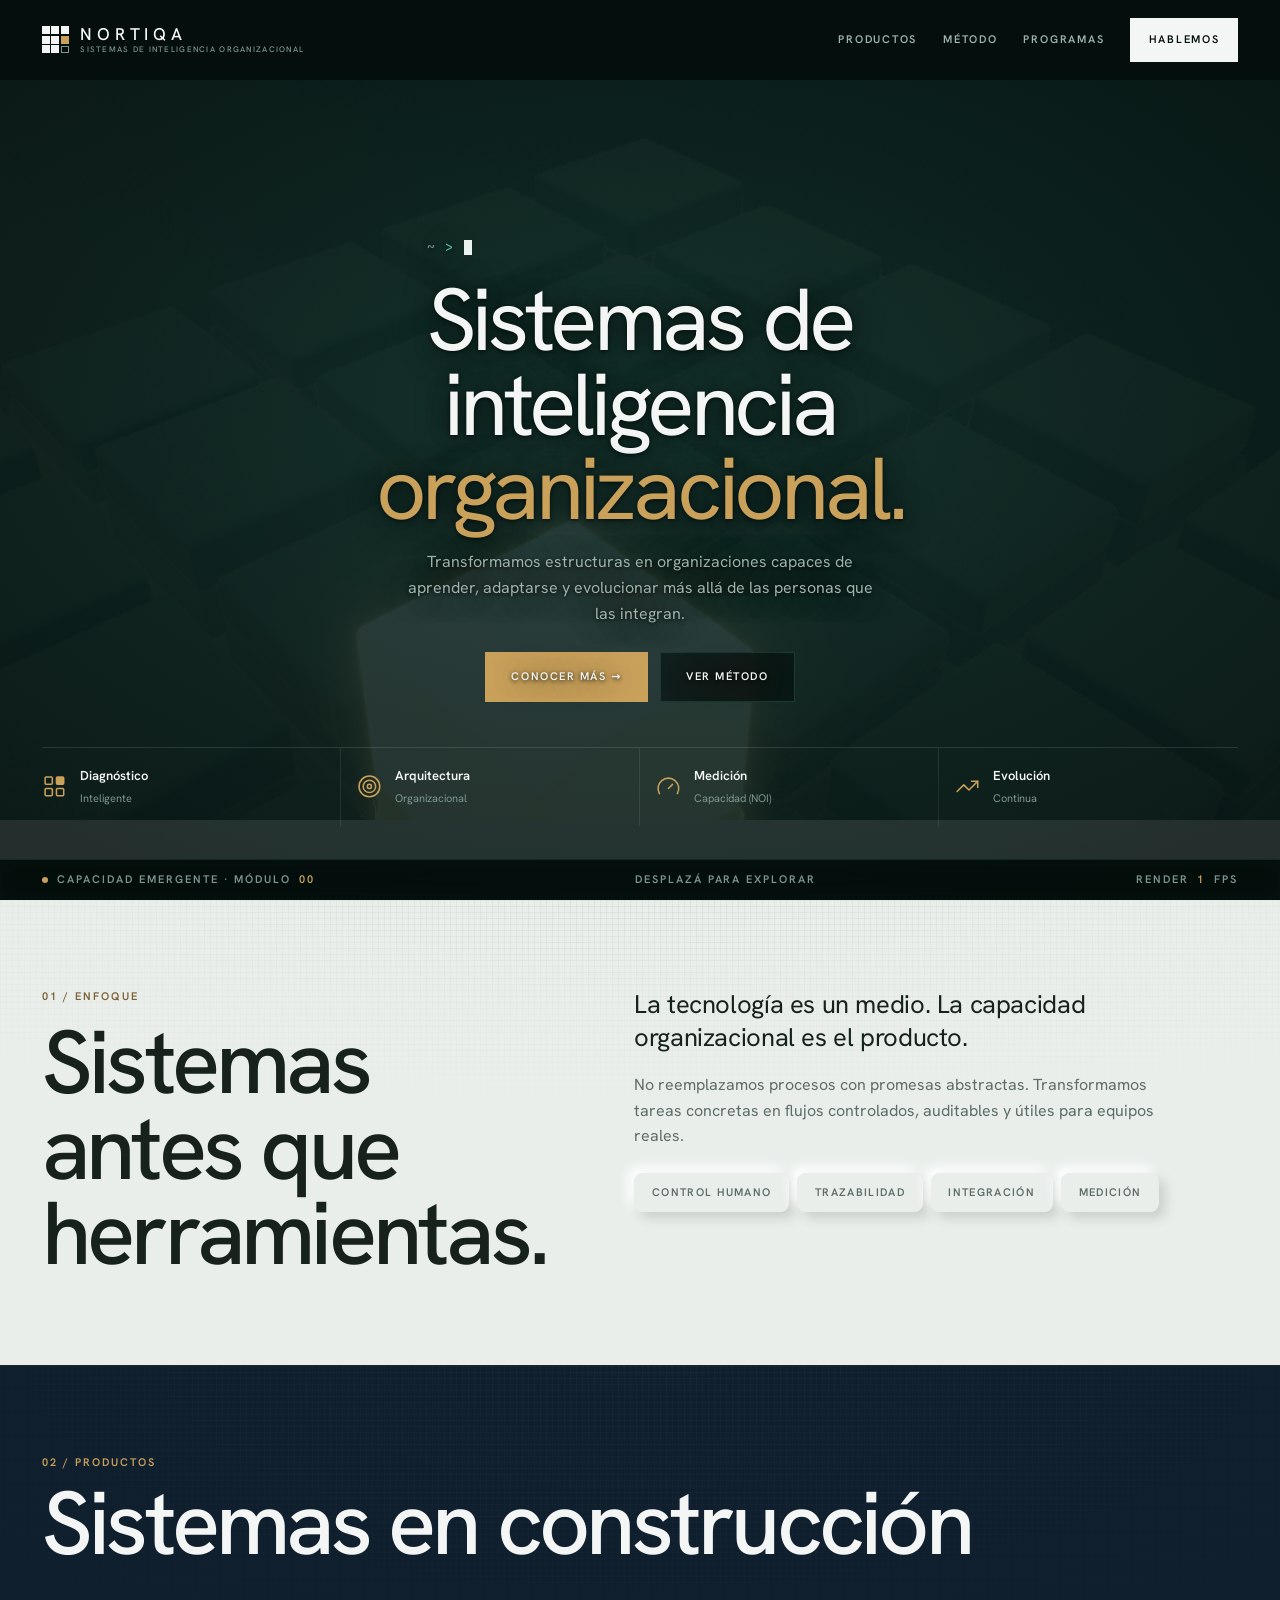
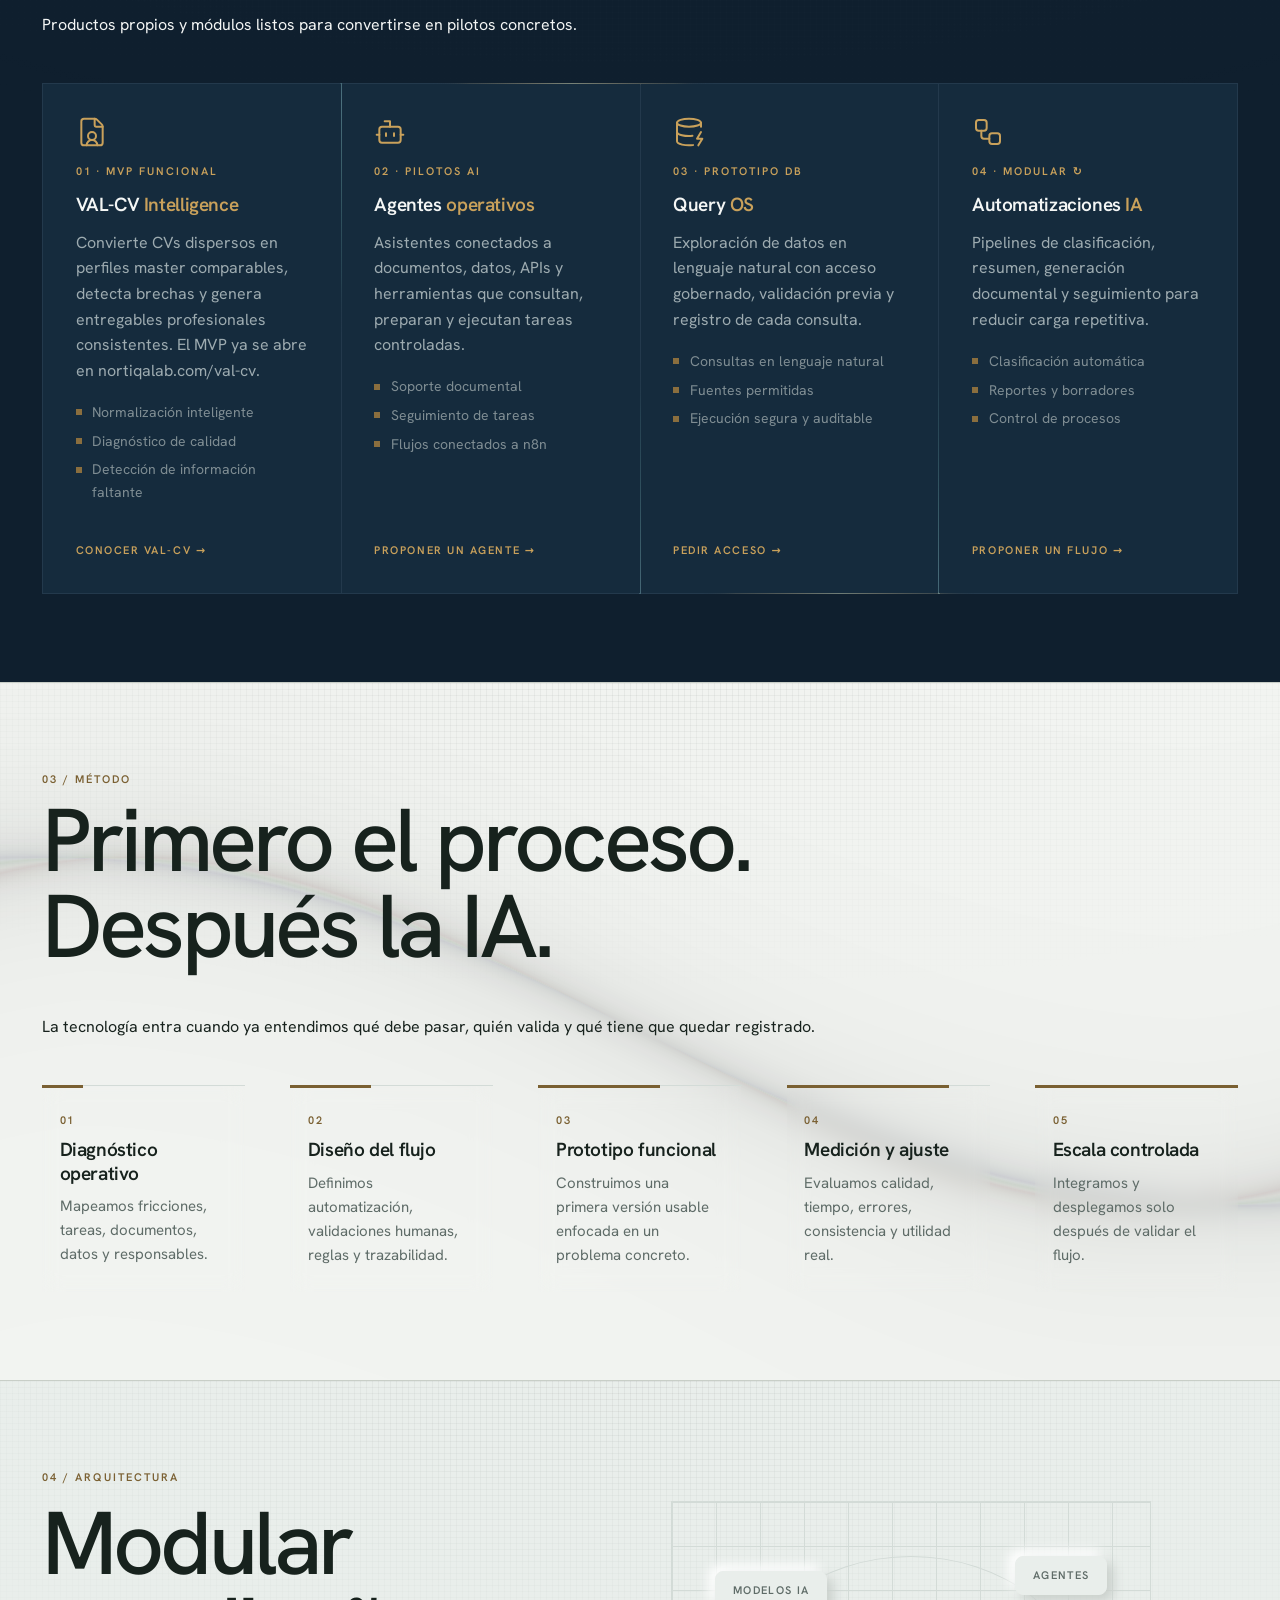
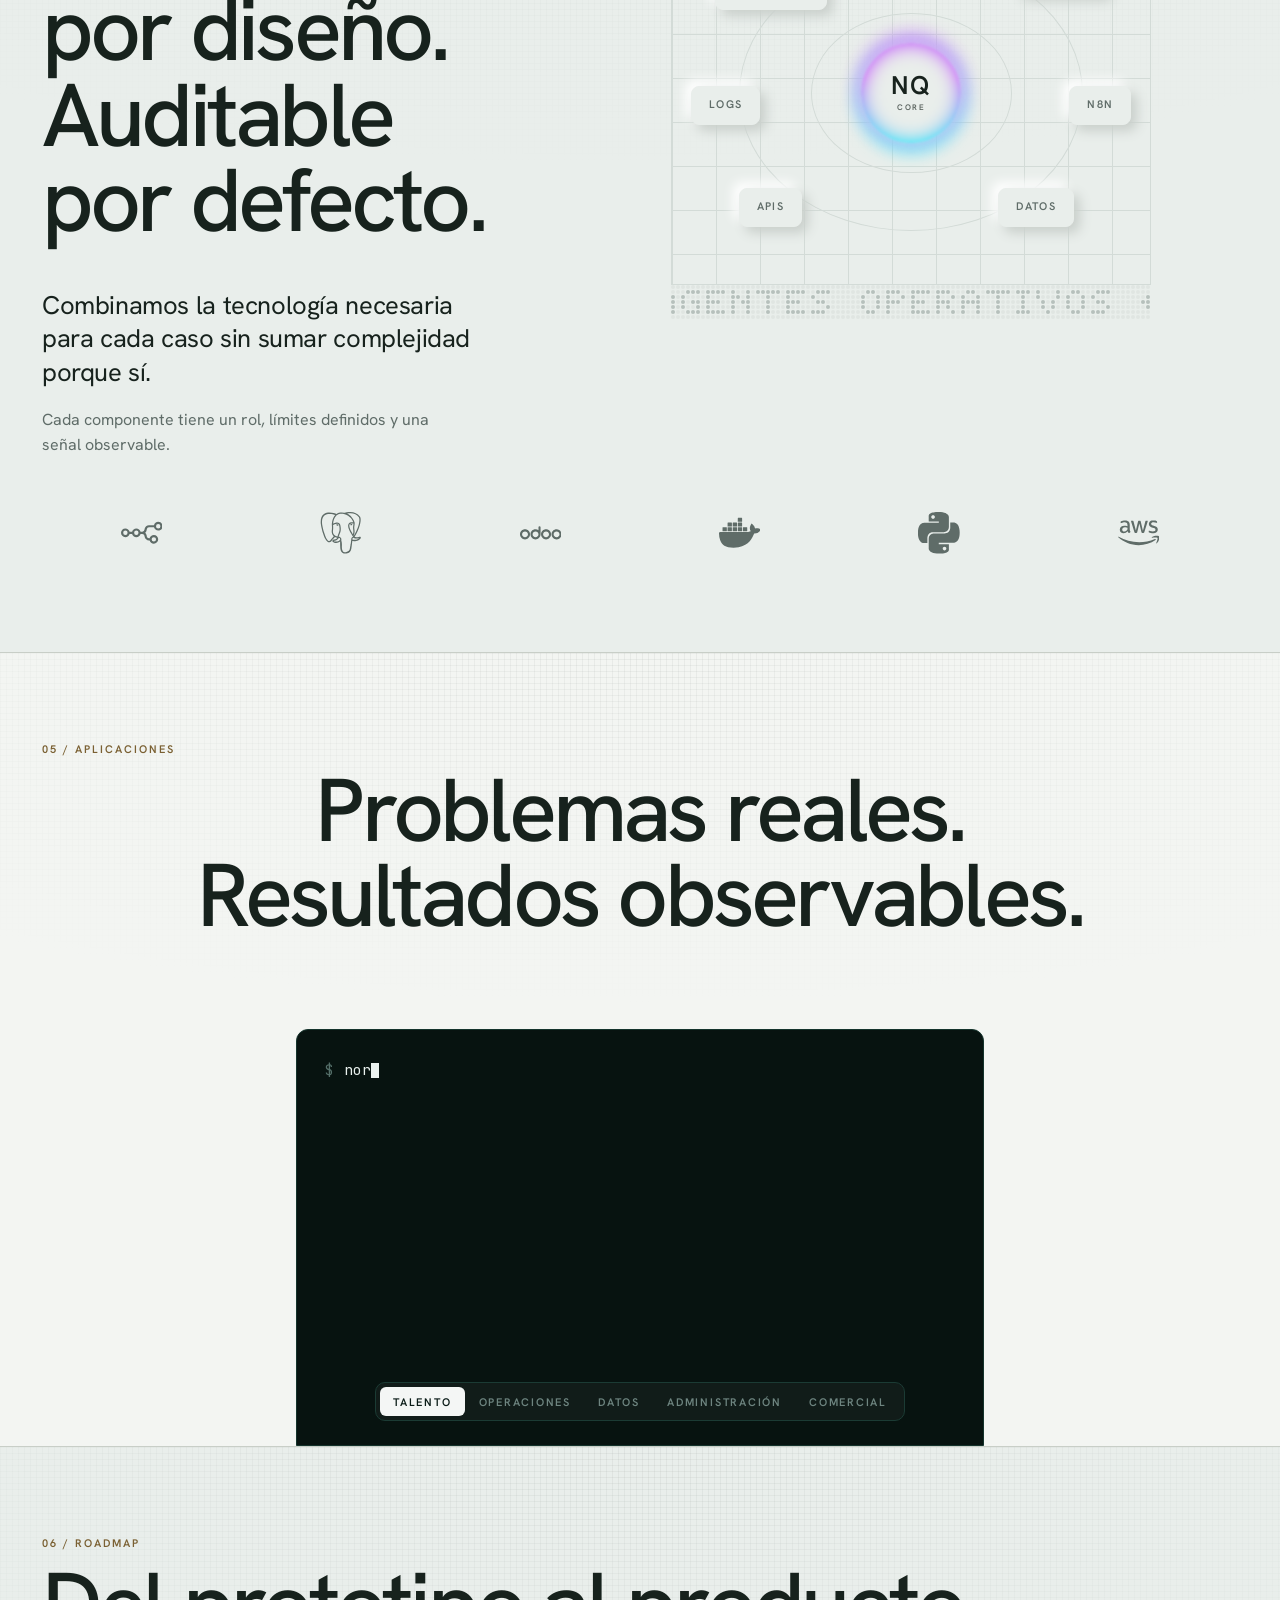
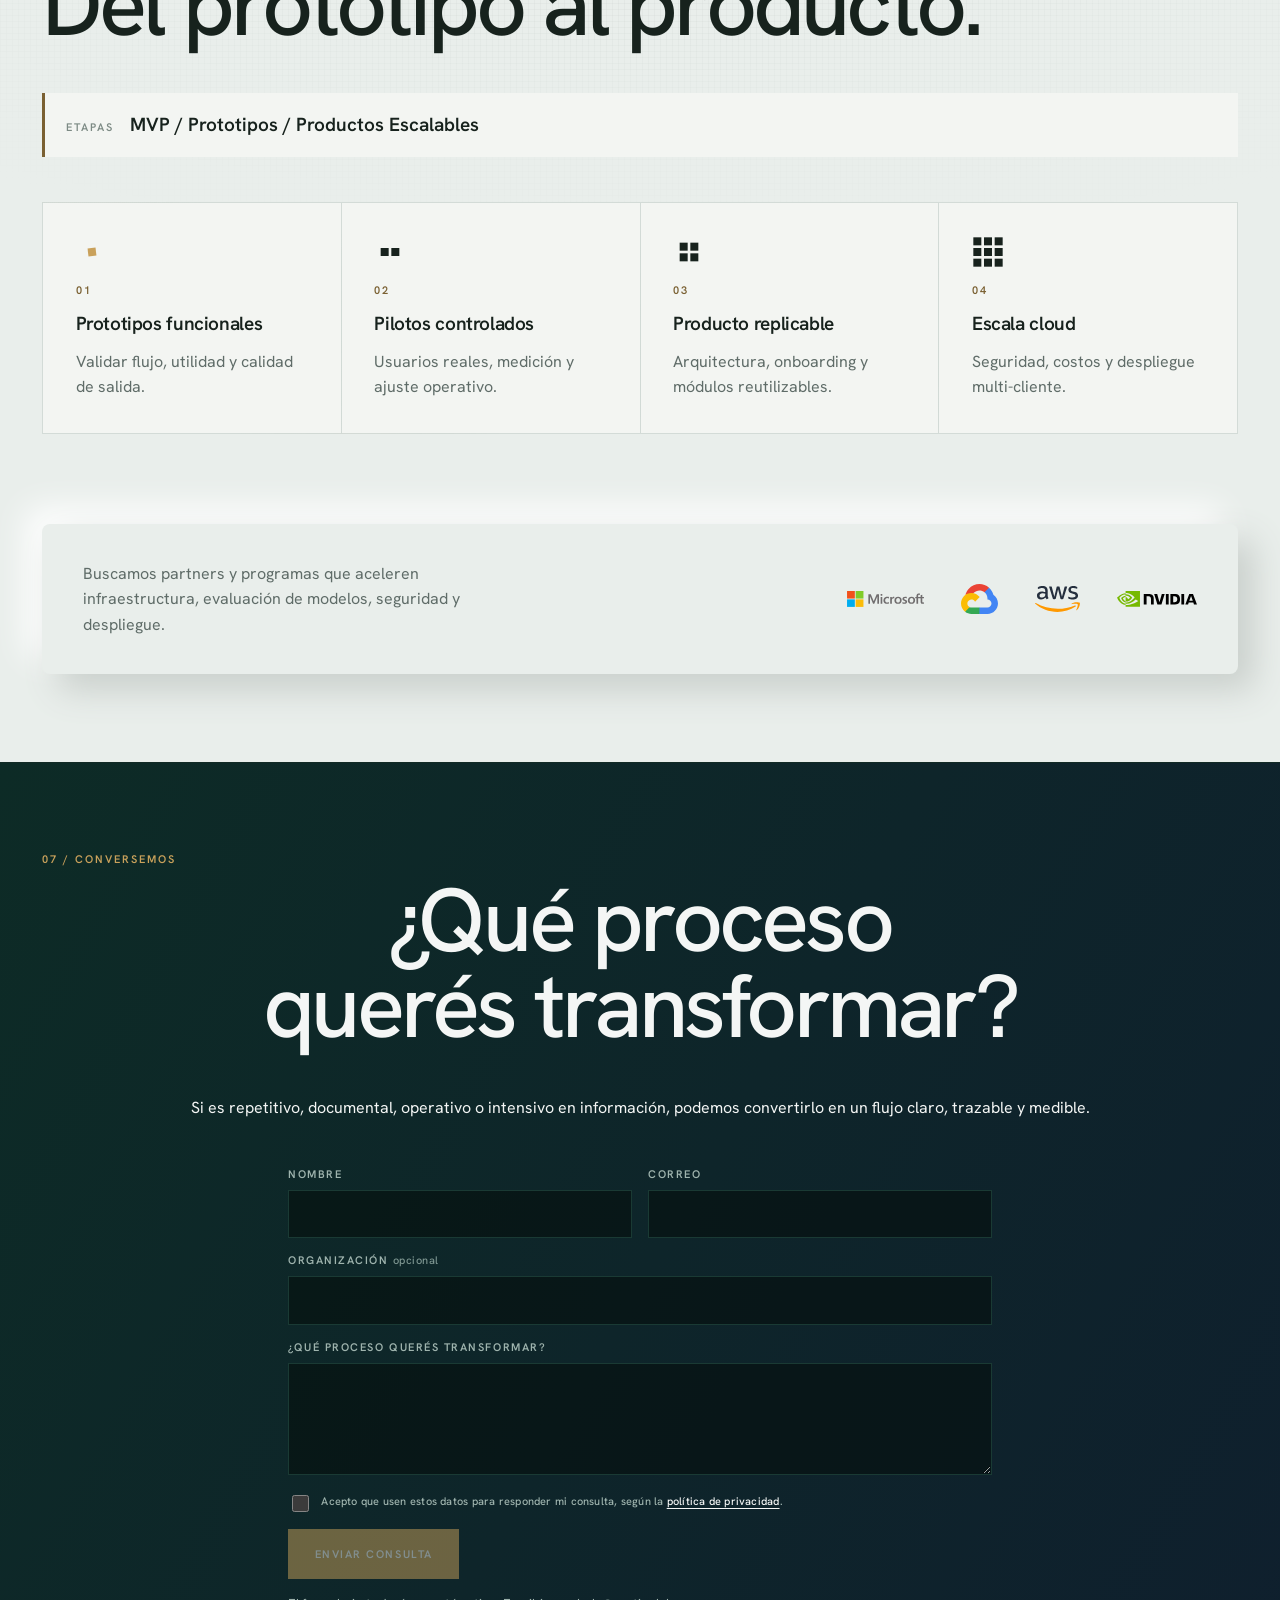
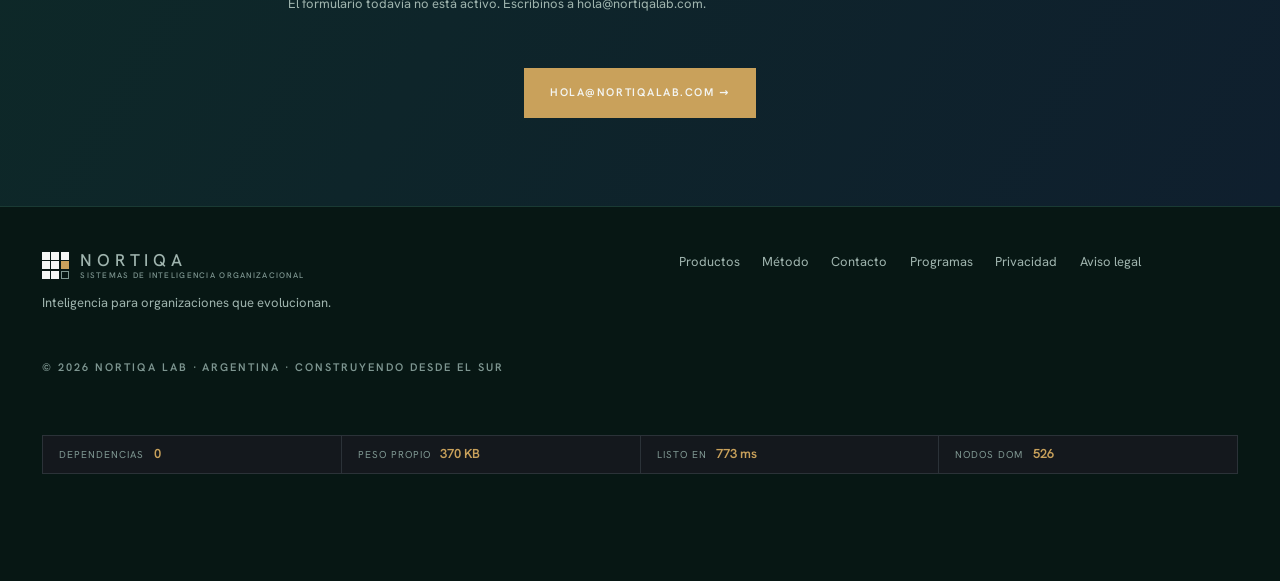
==== index.html @ 9b688484 "Un solo camino en Conversemos, y el robots abre portada y contacto "Proponer un piloto" se va: manda" ====
<!doctype html>
<html lang="es-AR">
  <head>
    <meta charset="utf-8">
    <meta name="viewport" content="width=device-width, initial-scale=1">
    <meta name="robots" content="noindex, nofollow">
    <meta name="description" content="Nortiqa — sistemas de inteligencia organizacional. Transformamos estructuras en organizaciones capaces de aprender, adaptarse y evolucionar.">
    <meta name="theme-color" content="#040E0C">
    <title>Nortiqa Lab – Inteligencia artificial aplicada para operaciones reales.</title>
    <link rel="icon" href="favicon.ico" sizes="32x32">
    <link rel="icon" href="assets/img/favicon.svg" type="image/svg+xml">
    <link rel="apple-touch-icon" href="assets/img/apple-touch-icon.png">
    <link rel="stylesheet" href="assets/css/styles.css">
    <script src="assets/js/scene.js" defer></script>
    <script src="assets/js/haz.js" defer></script>
    <script src="assets/js/onda.js" defer></script>
    <script src="assets/js/marcas.js" defer></script>
    <script src="assets/js/terminal.js" defer></script>
    <script src="assets/js/tablero.js" defer></script>
    <script src="assets/js/volanta.js" defer></script>
    <script src="assets/js/formulario.js" defer></script>
    <script src="assets/js/app.js" defer></script>
  </head>
  <body class="home">
    <a href="#contenido"><span>Saltar al contenido</span></a>

    <!-- El porcentaje mide la compilación real del shader y el primer cuadro.
         No es una barra decorativa. -->
    <div id="precarga" role="status" aria-live="polite">
      <div class="precarga-grilla" aria-hidden="true">
        <i></i><i></i><i></i><i></i><i></i><i></i><i></i><i></i><i></i>
      </div>
      <div class="precarga-pie hud">
        <span>Construyendo escena</span>
        <span><b id="pct">0</b>%</span>
      </div>
    </div>

    <canvas id="escena" aria-hidden="true"></canvas>

    <header>
      <a href="index.html" aria-label="Nortiqa, inicio">
        NORTIQA<small>Sistemas de Inteligencia Organizacional</small>
      </a>
      <button type="button" class="hamburguesa" aria-expanded="false" aria-controls="nav-principal">
        <span class="hamburguesa-lineas" aria-hidden="true"></span>
        <span class="solo-lectores">Menú</span>
      </button>
      <nav aria-label="Principal" id="nav-principal">
        <div id="nav-links">
          <a href="#productos">Productos</a>
          <a href="#metodo">Método</a>
          <a href="#roadmap">Programas</a>
        </div>
        <a href="#contacto">Hablemos</a>
      </nav>
    </header>

    <!-- El rail no es decoración: el contenido ya venía numerado 01–07 y
         es la secuencia real del argumento. -->
    <nav id="capitulos" aria-label="Capítulos">
      <a href="#hero" aria-current="true"><span>Inicio</span></a>
      <a href="#enfoque"><span>Enfoque</span></a>
      <a href="#productos"><span>Productos</span></a>
      <a href="#metodo"><span>Método</span></a>
      <a href="#arquitectura"><span>Arquitectura</span></a>
      <a href="#aplicaciones"><span>Aplicaciones</span></a>
      <a href="#roadmap"><span>Roadmap</span></a>
      <a href="#contacto"><span>Conversemos</span></a>
    </nav>

    <main id="contenido">
      <section id="hero" aria-labelledby="inicio-titulo">
        <div class="hero-copy">
          <!-- La volanta se escribe sola, como una línea de terminal. Va
               `aria-hidden` porque su texto cambia cada tres segundos y un lector
               de pantalla lo anunciaría entero cada vez. La frase completa y quieta
               queda en el párrafo de abajo, que además es de donde `volanta.js`
               saca las palabras: en el HTML, no en el JS. -->
          <p class="volanta" aria-hidden="true"><span class="volanta-signo"><span class="volanta-tilde">~</span> <span class="volanta-punta">&gt;</span></span><span class="volanta-txt"></span><span class="volanta-cursor"></span></p>
          <p class="volanta-lectura solo-lectores">Arquitectura · Sistemas vivos · Capacidad emergente</p>
          <h1 id="inicio-titulo">Sistemas de inteligencia <em>organizacional.</em></h1>
          <p>Transformamos estructuras en organizaciones capaces de aprender, adaptarse y evolucionar más allá de las personas que las integran.</p>
          <div class="acciones">
            <a href="#productos"><span>Conocer más →</span></a>
            <a href="#metodo"><span>Ver método</span></a>
          </div>
        </div>
        <div class="capacidades tira" aria-label="Capacidades Nortiqa">
          <!-- Iconos de Lucide (lucide.dev), licencia ISC. Copia de la licencia
               en assets/licenses/lucide.txt. Van incrustados y no como
               <img> para que tomen `currentColor` del capítulo. -->
          <p class="capacidad"><svg class="icono icono--grilla" viewBox="0 0 24 24" fill="none" stroke="currentColor" stroke-width="1.5" stroke-linecap="round" stroke-linejoin="round" aria-hidden="true"><rect width="7" height="7" x="3" y="3" rx="1" /> <rect width="7" height="7" x="14" y="3" rx="1" /> <rect width="7" height="7" x="14" y="14" rx="1" /> <rect width="7" height="7" x="3" y="14" rx="1" /></svg><span><strong>Diagnóstico</strong><small>Inteligente</small></span></p>
          <p class="capacidad"><svg class="icono icono--diana" viewBox="0 0 24 24" fill="none" stroke="currentColor" stroke-width="1.5" stroke-linecap="round" stroke-linejoin="round" aria-hidden="true"><circle cx="12" cy="12" r="10" /> <circle cx="12" cy="12" r="6" /> <circle cx="12" cy="12" r="2" /></svg><span><strong>Arquitectura</strong><small>Organizacional</small></span></p>
          <p class="capacidad"><svg class="icono icono--aguja" viewBox="0 0 24 24" fill="none" stroke="currentColor" stroke-width="1.5" stroke-linecap="round" stroke-linejoin="round" aria-hidden="true"><path d="m12 14 4-4" /> <path d="M3.34 19a10 10 0 1 1 17.32 0" /></svg><span><strong>Medición</strong><small>Capacidad (NOI)</small></span></p>
          <p class="capacidad"><svg class="icono icono--alza" viewBox="0 0 24 24" fill="none" stroke="currentColor" stroke-width="1.5" stroke-linecap="round" stroke-linejoin="round" aria-hidden="true"><path d="M16 7h6v6" /> <path d="m22 7-8.5 8.5-5-5L2 17" /></svg><span><strong>Evolución</strong><small>Continua</small></span></p>
        </div>
      </section>

      <section id="enfoque" class="cap cap--claro-2" aria-labelledby="enfoque-titulo">
        <div class="cap-cols">
          <header class="cap-cabeza">
            <p class="hud">01 / Enfoque</p>
            <h2 id="enfoque-titulo">Sistemas antes que herramientas.</h2>
          </header>
          <div class="cap-texto">
            <p>La tecnología es un medio. La capacidad organizacional es el producto.</p>
            <p>No reemplazamos procesos con promesas abstractas. Transformamos tareas concretas en flujos controlados, auditables y útiles para equipos reales.</p>
            <div class="chips">
              <span class="chip">Control humano</span>
              <span class="chip">Trazabilidad</span>
              <span class="chip">Integración</span>
              <span class="chip">Medición</span>
            </div>
          </div>
        </div>
      </section>

      <section id="productos" class="cap cap--azul" aria-labelledby="productos-titulo">
        <header class="cap-cabeza">
          <p class="hud">02 / Productos</p>
          <h2 id="productos-titulo">Sistemas en construcción</h2>
        </header>
        <p>Productos propios y módulos listos para convertirse en pilotos concretos.</p>
        <div class="riel">
          <div class="tarjetas tarjetas--fila">
            <article class="tarjeta">
              <svg class="icono icono--prod" viewBox="0 0 24 24" fill="none" stroke="currentColor" stroke-width="1.5" stroke-linecap="round" stroke-linejoin="round" aria-hidden="true"><path d="M6 22a2 2 0 0 1-2-2V4a2 2 0 0 1 2-2h8a2.4 2.4 0 0 1 1.704.706l3.588 3.588A2.4 2.4 0 0 1 20 8v12a2 2 0 0 1-2 2z" /> <path d="M14 2v5a1 1 0 0 0 1 1h5" /> <path d="M16 22a4 4 0 0 0-8 0" /> <circle cx="12" cy="15" r="3" /></svg>
              <span class="hud">01 · MVP funcional</span>
              <h3>VAL-CV <em>Intelligence</em></h3>
              <p>Convierte CVs dispersos en perfiles master comparables, detecta brechas y genera entregables profesionales consistentes. El MVP ya se abre en nortiqalab.com/val-cv.</p>
              <ul>
                <li>Normalización inteligente</li>
                <li>Diagnóstico de calidad</li>
                <li>Detección de información faltante</li>
              </ul>
              <a href="val-cv-intelligence.html">Conocer VAL-CV →</a>
            </article>
            <article class="tarjeta">
              <svg class="icono icono--prod" viewBox="0 0 24 24" fill="none" stroke="currentColor" stroke-width="1.5" stroke-linecap="round" stroke-linejoin="round" aria-hidden="true"><path d="M12 8V4H8" /> <rect width="16" height="12" x="4" y="8" rx="2" /> <path d="M2 14h2" /> <path d="M20 14h2" /> <path d="M15 13v2" /> <path d="M9 13v2" /></svg>
              <span class="hud">02 · Pilotos AI</span>
              <h3>Agentes <em>operativos</em></h3>
              <p>Asistentes conectados a documentos, datos, APIs y herramientas que consultan, preparan y ejecutan tareas controladas.</p>
              <ul>
                <li>Soporte documental</li>
                <li>Seguimiento de tareas</li>
                <li>Flujos conectados a n8n</li>
              </ul>
              <a href="contacto.html">Proponer un agente →</a>
            </article>
            <article class="tarjeta">
              <svg class="icono icono--prod" viewBox="0 0 24 24" fill="none" stroke="currentColor" stroke-width="1.5" stroke-linecap="round" stroke-linejoin="round" aria-hidden="true"><ellipse cx="12" cy="5" rx="9" ry="3" /> <path d="M3 5V19A9 3 0 0 0 15 21.84" /> <path d="M21 5V8" /> <path d="M21 12L18 17H22L19 22" /> <path d="M3 12A9 3 0 0 0 14.59 14.87" /></svg>
              <span class="hud">03 · Prototipo DB</span>
              <h3>Query <em>OS</em></h3>
              <p>Exploración de datos en lenguaje natural con acceso gobernado, validación previa y registro de cada consulta.</p>
              <ul>
                <li>Consultas en lenguaje natural</li>
                <li>Fuentes permitidas</li>
                <li>Ejecución segura y auditable</li>
              </ul>
              <a href="query-os.html">Pedir acceso →</a>
            </article>
            <article class="tarjeta">
              <svg class="icono icono--prod" viewBox="0 0 24 24" fill="none" stroke="currentColor" stroke-width="1.5" stroke-linecap="round" stroke-linejoin="round" aria-hidden="true"><rect width="8" height="8" x="3" y="3" rx="2" /> <path d="M7 11v4a2 2 0 0 0 2 2h4" /> <rect width="8" height="8" x="13" y="13" rx="2" /></svg>
              <span class="hud">04 · Modular ↻</span>
              <h3>Automatizaciones <em>IA</em></h3>
              <p>Pipelines de clasificación, resumen, generación documental y seguimiento para reducir carga repetitiva.</p>
              <ul>
                <li>Clasificación automática</li>
                <li>Reportes y borradores</li>
                <li>Control de procesos</li>
              </ul>
              <a href="contacto.html">Proponer un flujo →</a>
            </article>
          </div>
        </div>
      </section>

      <section id="metodo" class="cap cap--claro" aria-labelledby="metodo-titulo">
        <!-- La onda de fondo. Port a mano del pen de yukiloz7 -un solo
             fragment shader, `onda.js`-. Es un ADORNO: no dice nada, y por eso
             va `aria-hidden` y fuera del alcance del puntero. -->
        <canvas id="onda" aria-hidden="true"></canvas>
        <header class="cap-cabeza">
          <p class="hud">03 / Método</p>
          <h2 id="metodo-titulo">Primero el proceso. Después la IA.</h2>
        </header>
        <p>La tecnología entra cuando ya entendimos qué debe pasar, quién valida y qué tiene que quedar registrado.</p>
        <ol class="pasos">
          <li class="paso">
            <span class="hud">01</span>
            <h3>Diagnóstico operativo</h3>
            <p>Mapeamos fricciones, tareas, documentos, datos y responsables.</p>
          </li>
          <li class="paso">
            <span class="hud">02</span>
            <h3>Diseño del flujo</h3>
            <p>Definimos automatización, validaciones humanas, reglas y trazabilidad.</p>
          </li>
          <li class="paso">
            <span class="hud">03</span>
            <h3>Prototipo funcional</h3>
            <p>Construimos una primera versión usable enfocada en un problema concreto.</p>
          </li>
          <li class="paso">
            <span class="hud">04</span>
            <h3>Medición y ajuste</h3>
            <p>Evaluamos calidad, tiempo, errores, consistencia y utilidad real.</p>
          </li>
          <li class="paso">
            <span class="hud">05</span>
            <h3>Escala controlada</h3>
            <p>Integramos y desplegamos solo después de validar el flujo.</p>
          </li>
        </ol>
      </section>

      <section id="arquitectura" class="cap cap--claro-2" aria-labelledby="arquitectura-titulo">
        <div class="cap-cols cap-cols--par">
          <div class="cap-lado">
            <header class="cap-cabeza">
            <p class="hud">04 / Arquitectura</p>
            <h2 id="arquitectura-titulo">Modular por diseño. Auditable por defecto.</h2>
            </header>
            <div class="cap-texto">
              <p>Combinamos la tecnología necesaria para cada caso sin sumar complejidad porque sí.</p>
              <p>Cada componente tiene un rol, límites definidos y una señal observable.</p>
            </div>
          </div>
          <div class="arq">
          <div class="mapa" role="img" aria-label="Núcleo Nortiqa rodeado de modelos de IA, agentes, n8n, datos, APIs y logs">
          <!-- El núcleo. Adentro, `lucky-falcon-75` de xXJollyHAKERXx
               (uiverse.io, MIT) copiado tal cual —sus dos divs— y el rótulo.
               El envoltorio existe porque el `.spinner` GIRA: el rótulo tiene
               que quedarse quieto, así que no puede ir adentro de él. Y porque
               en teléfono los dos se mueven juntos a su propia fila. -->
          <span class="nucleo">
            <div class="spinner"><div class="spinner1"></div></div>
            <span class="nucleo-texto"><strong>NQ</strong><small class="hud">Core</small></span>
          </span>
          <span class="chip mapa-item m1">Modelos IA</span>
          <span class="chip mapa-item m2">Agentes</span>
          <span class="chip mapa-item m3">n8n</span>
          <span class="chip mapa-item m4">Datos</span>
          <span class="chip mapa-item m5">APIs</span>
          <span class="chip mapa-item m6">Logs</span>
          </div>
          <!-- El tablero de LEDs dibuja estas mismas palabras en un canvas.
               `.arq-cadena` NO se borra: queda en el documento, oculta a la
               vista pero no a los lectores de pantalla, y es de donde
               `tablero.js` lee el texto. Un canvas no tiene contenido: si la
               lista viviera sólo en el JS, la sección lo perdería para quien
               no ve. -->
          <div class="arq-cadena solo-lectores">
          <span>Agentes operativos</span><i>◆</i>
          <span>Automatización</span><i>◆</i>
          <span>Datos</span><i>◆</i>
          <span>Trazabilidad</span><i>◆</i>
          <span>Productos IA</span>
          </div>
          <div class="tablero" id="tablero"></div>
          </div>
        </div>
        <div class="marcas" aria-label="Tecnologías que operamos">
          <!-- Logos de Simple Icons (simpleicons.org), CC0-1.0. Las marcas siguen
               siendo de sus dueños; acá figuran como stack, no como sociedad. -->
          <div class="marca-col">
            <span class="marca on" role="img" aria-label="n8n"><svg viewBox="0 0 24 24" aria-hidden="true"><path d="M21.4737 5.6842c-1.1772 0-2.1663.8051-2.4468 1.8947h-2.8955c-1.235 0-2.289.893-2.492 2.111l-.1038.623a1.263 1.263 0 0 1-1.246 1.0555H11.289c-.2805-1.0896-1.2696-1.8947-2.4468-1.8947s-2.1663.8051-2.4467 1.8947H4.973c-.2805-1.0896-1.2696-1.8947-2.4468-1.8947C1.1311 9.4737 0 10.6047 0 12s1.131 2.5263 2.5263 2.5263c1.1772 0 2.1663-.8051 2.4468-1.8947h1.4223c.2804 1.0896 1.2696 1.8947 2.4467 1.8947 1.1772 0 2.1663-.8051 2.4468-1.8947h1.0008a1.263 1.263 0 0 1 1.2459 1.0555l.1038.623c.203 1.218 1.257 2.111 2.492 2.111h.3692c.2804 1.0895 1.2696 1.8947 2.4468 1.8947 1.3952 0 2.5263-1.131 2.5263-2.5263s-1.131-2.5263-2.5263-2.5263c-1.1772 0-2.1664.805-2.4468 1.8947h-.3692a1.263 1.263 0 0 1-1.246-1.0555l-.1037-.623A2.52 2.52 0 0 0 13.9607 12a2.52 2.52 0 0 0 .821-1.4794l.1038-.623a1.263 1.263 0 0 1 1.2459-1.0555h2.8955c.2805 1.0896 1.2696 1.8947 2.4468 1.8947 1.3952 0 2.5263-1.131 2.5263-2.5263s-1.131-2.5263-2.5263-2.5263m0 1.2632a1.263 1.263 0 0 1 1.2631 1.2631 1.263 1.263 0 0 1-1.2631 1.2632 1.263 1.263 0 0 1-1.2632-1.2632 1.263 1.263 0 0 1 1.2632-1.2631M2.5263 10.7368A1.263 1.263 0 0 1 3.7895 12a1.263 1.263 0 0 1-1.2632 1.2632A1.263 1.263 0 0 1 1.2632 12a1.263 1.263 0 0 1 1.2631-1.2632m6.3158 0A1.263 1.263 0 0 1 10.1053 12a1.263 1.263 0 0 1-1.2632 1.2632A1.263 1.263 0 0 1 7.579 12a1.263 1.263 0 0 1 1.2632-1.2632m10.1053 3.7895a1.263 1.263 0 0 1 1.2631 1.2632 1.263 1.263 0 0 1-1.2631 1.2631 1.263 1.263 0 0 1-1.2632-1.2631 1.263 1.263 0 0 1 1.2632-1.2632"/></svg></span>
            <span class="marca" role="img" aria-label="Ubuntu"><svg viewBox="0 0 24 24" aria-hidden="true"><path d="M17.61.455a3.41 3.41 0 0 0-3.41 3.41 3.41 3.41 0 0 0 3.41 3.41 3.41 3.41 0 0 0 3.41-3.41 3.41 3.41 0 0 0-3.41-3.41zM12.92.8C8.923.777 5.137 2.941 3.148 6.451a4.5 4.5 0 0 1 .26-.007 4.92 4.92 0 0 1 2.585.737A8.316 8.316 0 0 1 12.688 3.6 4.944 4.944 0 0 1 13.723.834 11.008 11.008 0 0 0 12.92.8zm9.226 4.994a4.915 4.915 0 0 1-1.918 2.246 8.36 8.36 0 0 1-.273 8.303 4.89 4.89 0 0 1 1.632 2.54 11.156 11.156 0 0 0 .559-13.089zM3.41 7.932A3.41 3.41 0 0 0 0 11.342a3.41 3.41 0 0 0 3.41 3.409 3.41 3.41 0 0 0 3.41-3.41 3.41 3.41 0 0 0-3.41-3.41zm2.027 7.866a4.908 4.908 0 0 1-2.915.358 11.1 11.1 0 0 0 7.991 6.698 11.234 11.234 0 0 0 2.422.249 4.879 4.879 0 0 1-.999-2.85 8.484 8.484 0 0 1-.836-.136 8.304 8.304 0 0 1-5.663-4.32zm11.405.928a3.41 3.41 0 0 0-3.41 3.41 3.41 3.41 0 0 0 3.41 3.41 3.41 3.41 0 0 0 3.41-3.41 3.41 3.41 0 0 0-3.41-3.41z"/></svg></span>
            <span class="marca" role="img" aria-label="ChatGPT"><svg viewBox="0 0 256 260" aria-hidden="true"><path d="M239.183914,106.202783 C245.054304,88.5242096 243.02228,69.1733805 233.607599,53.0998864 C219.451678,28.4588021 190.999703,15.7836129 163.213007,21.739505 C147.554077,4.32145883 123.794909,-3.42398554 100.87901,1.41873898 C77.9631105,6.26146349 59.3690093,22.9572536 52.0959621,45.2214219 C33.8436494,48.9644867 18.0901721,60.392749 8.86672513,76.5818033 C-5.443491,101.182962 -2.19544431,132.215255 16.8986662,153.320094 C11.0060865,170.990656 13.0197283,190.343991 22.4238231,206.422991 C36.5975553,231.072344 65.0680342,243.746566 92.8695738,237.783372 C105.235639,251.708249 123.001113,259.630942 141.623968,259.52692 C170.105359,259.552169 195.337611,241.165718 204.037777,214.045661 C222.28734,210.296356 238.038489,198.869783 247.267014,182.68528 C261.404453,158.127515 258.142494,127.262775 239.183914,106.202783 L239.183914,106.202783 Z M141.623968,242.541207 C130.255682,242.559177 119.243876,238.574642 110.519381,231.286197 L112.054146,230.416496 L163.724595,200.590881 C166.340648,199.056444 167.954321,196.256818 167.970781,193.224005 L167.970781,120.373788 L189.815614,133.010026 C190.034132,133.121423 190.186235,133.330564 190.224885,133.572774 L190.224885,193.940229 C190.168603,220.758427 168.442166,242.484864 141.623968,242.541207 Z M37.1575749,197.93062 C31.456498,188.086359 29.4094818,176.546984 31.3766237,165.342426 L32.9113895,166.263285 L84.6329973,196.088901 C87.2389349,197.618207 90.4682717,197.618207 93.0742093,196.088901 L156.255402,159.663793 L156.255402,184.885111 C156.243557,185.149771 156.111725,185.394602 155.89729,185.550176 L103.561776,215.733903 C80.3054953,229.131632 50.5924954,221.165435 37.1575749,197.93062 Z M23.5493181,85.3811273 C29.2899861,75.4733097 38.3511911,67.9162648 49.1287482,64.0478825 L49.1287482,125.438515 C49.0891492,128.459425 50.6965386,131.262556 53.3237748,132.754232 L116.198014,169.025864 L94.3531808,181.662102 C94.1132325,181.789434 93.8257461,181.789434 93.5857979,181.662102 L41.3526015,151.529534 C18.1419426,138.076098 10.1817681,108.385562 23.5493181,85.125333 L23.5493181,85.3811273 Z M203.0146,127.075598 L139.935725,90.4458545 L161.7294,77.8607748 C161.969348,77.7334434 162.256834,77.7334434 162.496783,77.8607748 L214.729979,108.044502 C231.032329,117.451747 240.437294,135.426109 238.871504,154.182739 C237.305714,172.939368 225.050719,189.105572 207.414262,195.67963 L207.414262,134.288998 C207.322521,131.276867 205.650697,128.535853 203.0146,127.075598 Z M224.757116,94.3850867 L223.22235,93.4642272 L171.60306,63.3828173 C168.981293,61.8443751 165.732456,61.8443751 163.110689,63.3828173 L99.9806554,99.8079259 L99.9806554,74.5866077 C99.9533004,74.3254088 100.071095,74.0701869 100.287609,73.9215426 L152.520805,43.7889738 C168.863098,34.3743518 189.174256,35.2529043 204.642579,46.0434841 C220.110903,56.8340638 227.949269,75.5923959 224.757116,94.1804513 L224.757116,94.3850867 Z M88.0606409,139.097931 L66.2158076,126.512851 C65.9950399,126.379091 65.8450965,126.154176 65.8065367,125.898945 L65.8065367,65.684966 C65.8314495,46.8285367 76.7500605,29.6846032 93.8270852,21.6883055 C110.90411,13.6920079 131.063833,16.2835462 145.5632,28.338998 L144.028434,29.2086986 L92.3579852,59.0343142 C89.7419327,60.5687513 88.1282597,63.3683767 88.1117998,66.4011901 L88.0606409,139.097931 Z M99.9294965,113.5185 L128.06687,97.3011417 L156.255402,113.5185 L156.255402,145.953218 L128.169187,162.170577 L99.9806554,145.953218 L99.9294965,113.5185 Z"/></svg></span>
          </div>
          <div class="marca-col">
            <span class="marca on" role="img" aria-label="PostgreSQL"><svg viewBox="0 0 24 24" aria-hidden="true"><path d="M23.5594 14.7228a.5269.5269 0 0 0-.0563-.1191c-.139-.2632-.4768-.3418-1.0074-.2321-1.6533.3411-2.2935.1312-2.5256-.0191 1.342-2.0482 2.445-4.522 3.0411-6.8297.2714-1.0507.7982-3.5237.1222-4.7316a1.5641 1.5641 0 0 0-.1509-.235C21.6931.9086 19.8007.0248 17.5099.0005c-1.4947-.0158-2.7705.3461-3.1161.4794a9.449 9.449 0 0 0-.5159-.0816 8.044 8.044 0 0 0-1.3114-.1278c-1.1822-.0184-2.2038.2642-3.0498.8406-.8573-.3211-4.7888-1.645-7.2219.0788C.9359 2.1526.3086 3.8733.4302 6.3043c.0409.818.5069 3.334 1.2423 5.7436.4598 1.5065.9387 2.7019 1.4334 3.582.553.9942 1.1259 1.5933 1.7143 1.7895.4474.1491 1.1327.1441 1.8581-.7279.8012-.9635 1.5903-1.8258 1.9446-2.2069.4351.2355.9064.3625 1.39.3772a.0569.0569 0 0 0 .0004.0041 11.0312 11.0312 0 0 0-.2472.3054c-.3389.4302-.4094.5197-1.5002.7443-.3102.064-1.1344.2339-1.1464.8115-.0025.1224.0329.2309.0919.3268.2269.4231.9216.6097 1.015.6331 1.3345.3335 2.5044.092 3.3714-.6787-.017 2.231.0775 4.4174.3454 5.0874.2212.5529.7618 1.9045 2.4692 1.9043.2505 0 .5263-.0291.8296-.0941 1.7819-.3821 2.5557-1.1696 2.855-2.9059.1503-.8707.4016-2.8753.5388-4.1012.0169-.0703.0357-.1207.057-.1362.0007-.0005.0697-.0471.4272.0307a.3673.3673 0 0 0 .0443.0068l.2539.0223.0149.001c.8468.0384 1.9114-.1426 2.5312-.4308.6438-.2988 1.8057-1.0323 1.5951-1.6698zM2.371 11.8765c-.7435-2.4358-1.1779-4.8851-1.2123-5.5719-.1086-2.1714.4171-3.6829 1.5623-4.4927 1.8367-1.2986 4.8398-.5408 6.108-.13-.0032.0032-.0066.0061-.0098.0094-2.0238 2.044-1.9758 5.536-1.9708 5.7495-.0002.0823.0066.1989.0162.3593.0348.5873.0996 1.6804-.0735 2.9184-.1609 1.1504.1937 2.2764.9728 3.0892.0806.0841.1648.1631.2518.2374-.3468.3714-1.1004 1.1926-1.9025 2.1576-.5677.6825-.9597.5517-1.0886.5087-.3919-.1307-.813-.5871-1.2381-1.3223-.4796-.839-.9635-2.0317-1.4155-3.5126zm6.0072 5.0871c-.1711-.0428-.3271-.1132-.4322-.1772.0889-.0394.2374-.0902.4833-.1409 1.2833-.2641 1.4815-.4506 1.9143-1.0002.0992-.126.2116-.2687.3673-.4426a.3549.3549 0 0 0 .0737-.1298c.1708-.1513.2724-.1099.4369-.0417.156.0646.3078.26.3695.4752.0291.1016.0619.2945-.0452.4444-.9043 1.2658-2.2216 1.2494-3.1676 1.0128zm2.094-3.988-.0525.141c-.133.3566-.2567.6881-.3334 1.003-.6674-.0021-1.3168-.2872-1.8105-.8024-.6279-.6551-.9131-1.5664-.7825-2.5004.1828-1.3079.1153-2.4468.079-3.0586-.005-.0857-.0095-.1607-.0122-.2199.2957-.2621 1.6659-.9962 2.6429-.7724.4459.1022.7176.4057.8305.928.5846 2.7038.0774 3.8307-.3302 4.7363-.084.1866-.1633.3629-.2311.5454zm7.3637 4.5725c-.0169.1768-.0358.376-.0618.5959l-.146.4383a.3547.3547 0 0 0-.0182.1077c-.0059.4747-.054.6489-.115.8693-.0634.2292-.1353.4891-.1794 1.0575-.11 1.4143-.8782 2.2267-2.4172 2.5565-1.5155.3251-1.7843-.4968-2.0212-1.2217a6.5824 6.5824 0 0 0-.0769-.2266c-.2154-.5858-.1911-1.4119-.1574-2.5551.0165-.5612-.0249-1.9013-.3302-2.6462.0044-.2932.0106-.5909.019-.8918a.3529.3529 0 0 0-.0153-.1126 1.4927 1.4927 0 0 0-.0439-.208c-.1226-.4283-.4213-.7866-.7797-.9351-.1424-.059-.4038-.1672-.7178-.0869.067-.276.1831-.5875.309-.9249l.0529-.142c.0595-.16.134-.3257.213-.5012.4265-.9476 1.0106-2.2453.3766-5.1772-.2374-1.0981-1.0304-1.6343-2.2324-1.5098-.7207.0746-1.3799.3654-1.7088.5321a5.6716 5.6716 0 0 0-.1958.1041c.0918-1.1064.4386-3.1741 1.7357-4.4823a4.0306 4.0306 0 0 1 .3033-.276.3532.3532 0 0 0 .1447-.0644c.7524-.5706 1.6945-.8506 2.802-.8325.4091.0067.8017.0339 1.1742.081 1.939.3544 3.2439 1.4468 4.0359 2.3827.8143.9623 1.2552 1.9315 1.4312 2.4543-1.3232-.1346-2.2234.1268-2.6797.779-.9926 1.4189.543 4.1729 1.2811 5.4964.1353.2426.2522.4522.2889.5413.2403.5825.5515.9713.7787 1.2552.0696.087.1372.1714.1885.245-.4008.1155-1.1208.3825-1.0552 1.717-.0123.1563-.0423.4469-.0834.8148-.0461.2077-.0702.4603-.0994.7662zm.8905-1.6211c-.0405-.8316.2691-.9185.5967-1.0105a2.8566 2.8566 0 0 0 .135-.0406 1.202 1.202 0 0 0 .1342.103c.5703.3765 1.5823.4213 3.0068.1344-.2016.1769-.5189.3994-.9533.6011-.4098.1903-1.0957.333-1.7473.3636-.7197.0336-1.0859-.0807-1.1721-.151zm.5695-9.2712c-.0059.3508-.0542.6692-.1054 1.0017-.055.3576-.112.7274-.1264 1.1762-.0142.4368.0404.8909.0932 1.3301.1066.887.216 1.8003-.2075 2.7014a3.5272 3.5272 0 0 1-.1876-.3856c-.0527-.1276-.1669-.3326-.3251-.6162-.6156-1.1041-2.0574-3.6896-1.3193-4.7446.3795-.5427 1.3408-.5661 2.1781-.463zm.2284 7.0137a12.3762 12.3762 0 0 0-.0853-.1074l-.0355-.0444c.7262-1.1995.5842-2.3862.4578-3.4385-.0519-.4318-.1009-.8396-.0885-1.2226.0129-.4061.0666-.7543.1185-1.0911.0639-.415.1288-.8443.1109-1.3505.0134-.0531.0188-.1158.0118-.1902-.0457-.4855-.5999-1.938-1.7294-3.253-.6076-.7073-1.4896-1.4972-2.6889-2.0395.5251-.1066 1.2328-.2035 2.0244-.1859 2.0515.0456 3.6746.8135 4.8242 2.2824a.908.908 0 0 1 .0667.1002c.7231 1.3556-.2762 6.2751-2.9867 10.5405zm-8.8166-6.1162c-.025.1794-.3089.4225-.6211.4225a.5821.5821 0 0 1-.0809-.0056c-.1873-.026-.3765-.144-.5059-.3156-.0458-.0605-.1203-.178-.1055-.2844.0055-.0401.0261-.0985.0925-.1488.1182-.0894.3518-.1226.6096-.0867.3163.0441.6426.1938.6113.4186zm7.9305-.4114c.0111.0792-.049.201-.1531.3102-.0683.0717-.212.1961-.4079.2232a.5456.5456 0 0 1-.075.0052c-.2935 0-.5414-.2344-.5607-.3717-.024-.1765.2641-.3106.5611-.352.297-.0414.6111.0088.6356.1851z"/></svg></span>
            <span class="marca" role="img" aria-label="Let's Encrypt"><svg viewBox="0 0 24 24" aria-hidden="true"><path d="M11.9914 0a.8829.8829 0 00-.8718.817v3.0209A.8829.8829 0 0012 4.7207a.8829.8829 0 00.8803-.8803V.817a.8829.8829 0 00-.889-.817zm7.7048 3.1089a.8804.8804 0 00-.5214.1742l-2.374 1.9482a.8804.8804 0 00.5592 1.5622.8794.8794 0 00.5592-.2001l2.3714-1.9506a.8804.8804 0 00-.5944-1.534zm-15.3763.0133a.8829.8829 0 00-.611 1.5206l2.37 1.9506a.876.876 0 00.5606.2001v-.002a.8804.8804 0 00.5597-1.5602L4.8277 3.2831a.8829.8829 0 00-.5078-.161zm7.6598 3.2275a5.0456 5.0456 0 00-5.0262 5.0455v1.4876H5.787a.9672.9672 0 00-.9647.9643v9.1887a.9672.9672 0 00.9647.9643H18.213a.9672.9672 0 00.9643-.9643v-9.1907a.9672.9672 0 00-.9643-.9623h-1.1684v-1.4876a5.0456 5.0456 0 00-5.0649-5.0455zm.0127 2.8933a2.1522 2.1522 0 012.1593 2.1522v1.4876H9.8473v-1.4876a2.1522 2.1522 0 012.145-2.1522zm7.3812.5033a.8829.8829 0 10.0705 1.7632h3.0267a.8829.8829 0 000-1.7609H19.444a.8829.8829 0 00-.0705-.0023zm-17.8444.0023a.8829.8829 0 000 1.7609h2.9983a.8829.8829 0 000-1.7609zm10.4596 6.7746a1.2792 1.2792 0 01.641 2.3926v1.2453a.6298.6298 0 01-1.2595 0v-1.2453a1.2792 1.2792 0 01.6185-2.3926z"/></svg></span>
            <span class="marca" role="img" aria-label="Claude"><svg viewBox="0 0 24 24" aria-hidden="true"><path d="m4.7144 15.9555 4.7174-2.6471.079-.2307-.079-.1275h-.2307l-.7893-.0486-2.6956-.0729-2.3375-.0971-2.2646-.1214-.5707-.1215-.5343-.7042.0546-.3522.4797-.3218.686.0608 1.5179.1032 2.2767.1578 1.6514.0972 2.4468.255h.3886l.0546-.1579-.1336-.0971-.1032-.0972L6.973 9.8356l-2.55-1.6879-1.3356-.9714-.7225-.4918-.3643-.4614-.1578-1.0078.6557-.7225.8803.0607.2246.0607.8925.686 1.9064 1.4754 2.4893 1.8336.3643.3035.1457-.1032.0182-.0728-.164-.2733-1.3539-2.4467-1.445-2.4893-.6435-1.032-.17-.6194c-.0607-.255-.1032-.4674-.1032-.7285L6.287.1335 6.6997 0l.9957.1336.419.3642.6192 1.4147 1.0018 2.2282 1.5543 3.0296.4553.8985.2429.8318.091.255h.1579v-.1457l.1275-1.706.2368-2.0947.2307-2.6957.0789-.7589.3764-.9107.7468-.4918.5828.2793.4797.686-.0668.4433-.2853 1.8517-.5586 2.9021-.3643 1.9429h.2125l.2429-.2429.9835-1.3053 1.6514-2.0643.7286-.8196.85-.9046.5464-.4311h1.0321l.759 1.1293-.34 1.1657-1.0625 1.3478-.8804 1.1414-1.2628 1.7-.7893 1.36.0729.1093.1882-.0183 2.8535-.607 1.5421-.2794 1.8396-.3157.8318.3886.091.3946-.3278.8075-1.967.4857-2.3072.4614-3.4364.8136-.0425.0304.0486.0607 1.5482.1457.6618.0364h1.621l3.0175.2247.7892.522.4736.6376-.079.4857-1.2142.6193-1.6393-.3886-3.825-.9107-1.3113-.3279h-.1822v.1093l1.0929 1.0686 2.0035 1.8092 2.5075 2.3314.1275.5768-.3218.4554-.34-.0486-2.2039-1.6575-.85-.7468-1.9246-1.621h-.1275v.17l.4432.6496 2.3436 3.5214.1214 1.0807-.17.3521-.6071.2125-.6679-.1214-1.3721-1.9246L14.38 17.959l-1.1414-1.9428-.1397.079-.674 7.2552-.3156.3703-.7286.2793-.6071-.4614-.3218-.7468.3218-1.4753.3886-1.9246.3157-1.53.2853-1.9004.17-.6314-.0121-.0425-.1397.0182-1.4328 1.9672-2.1796 2.9446-1.7243 1.8456-.4128.164-.7164-.3704.0667-.6618.4008-.5889 2.386-3.0357 1.4389-1.882.929-1.0868-.0062-.1579h-.0546l-6.3385 4.1164-1.1293.1457-.4857-.4554.0608-.7467.2307-.2429 1.9064-1.3114Z"/></svg></span>
          </div>
          <div class="marca-col">
            <span class="marca on" role="img" aria-label="Odoo"><svg viewBox="0 0 24 24" aria-hidden="true"><path d="M21.1002 15.7957c-1.6015 0-2.8997-1.2983-2.8997-2.8998s1.2983-2.8997 2.8997-2.8997c1.6015 0 2.8998 1.2982 2.8998 2.8997 0 1.5999-1.2979 2.8998-2.8998 2.8998zm0-1.2c.9388.0006 1.7003-.7601 1.7008-1.6989.0004-.9388-.7602-1.7003-1.699-1.7007h-.0018c-.9388.0004-1.6994.7619-1.699 1.7007.0005.9381.761 1.6985 1.699 1.699zm-6.0655 1.2c-1.6014 0-2.8997-1.2983-2.8997-2.8998s1.2983-2.8997 2.8997-2.8997c1.6015 0 2.8998 1.2982 2.8998 2.8997 0 1.5999-1.2999 2.8998-2.8998 2.8998zm0-1.2c.9389.0006 1.7003-.7601 1.7008-1.6989.0005-.9388-.7602-1.7003-1.699-1.7007h-.0018c-.9388.0004-1.6994.7619-1.699 1.7007.0005.9381.761 1.6985 1.699 1.699zM11.865 12.858c0 1.6199-1.2979 2.9378-2.8977 2.9378s-2.8998-1.314-2.8998-2.9358 1.1799-2.8597 2.8998-2.8597c.6359 0 1.2239.134 1.6998.484v-1.68a.6.6 0 0 1 1.2 0v4.0537h-.002zm-2.8977 1.7399c.9388.0005 1.7002-.7602 1.7007-1.699.0005-.9388-.7602-1.7003-1.699-1.7007h-.0017c-.9389.0004-1.6995.7619-1.699 1.7007.0004.9381.7608 1.6985 1.699 1.699zm-6.0675 1.1979C1.2983 15.7957 0 14.4974 0 12.8959s1.2983-2.8997 2.8998-2.8997 2.8997 1.2982 2.8997 2.8997c0 1.5999-1.2999 2.8998-2.8997 2.8998zm0-1.2c.9388.0006 1.7002-.7601 1.7007-1.699.0005-.9387-.7602-1.7002-1.699-1.7006h-.0017c-.9388.0004-1.6995.7619-1.699 1.7007.0004.9381.7608 1.6985 1.699 1.699z"/></svg></span>
            <span class="marca" role="img" aria-label="Git"><svg viewBox="0 0 24 24" aria-hidden="true"><path d="M13.09 23.549a1.54 1.54 0 0 1-2.18 0L.451 13.089a1.54 1.54 0 0 1 0-2.179l7.191-7.19 2.733 2.733a1.85 1.85 0 0 0 .964 2.326v6.66a1.849 1.849 0 1 0 1.54 0V8.957l2.508 2.508a1.85 1.85 0 1 0 1.09-1.09l-2.634-2.634a1.85 1.85 0 0 0-2.378-2.377L8.73 2.63 10.91.451a1.54 1.54 0 0 1 2.179 0l10.459 10.46a1.54 1.54 0 0 1 0 2.179z"/></svg></span>
            <span class="marca" role="img" aria-label="Gemini"><svg viewBox="0 0 24 24" aria-hidden="true"><path d="M11.04 19.32Q12 21.51 12 24q0-2.49.93-4.68.96-2.19 2.58-3.81t3.81-2.55Q21.51 12 24 12q-2.49 0-4.68-.93a12.3 12.3 0 0 1-3.81-2.58 12.3 12.3 0 0 1-2.58-3.81Q12 2.49 12 0q0 2.49-.96 4.68-.93 2.19-2.55 3.81a12.3 12.3 0 0 1-3.81 2.58Q2.49 12 0 12q2.49 0 4.68.96 2.19.93 3.81 2.55t2.55 3.81"/></svg></span>
          </div>
          <div class="marca-col">
            <span class="marca on" role="img" aria-label="Docker"><svg viewBox="0 0 24 24" aria-hidden="true"><path d="M13.983 11.078h2.119a.186.186 0 00.186-.185V9.006a.186.186 0 00-.186-.186h-2.119a.185.185 0 00-.185.185v1.888c0 .102.083.185.185.185m-2.954-5.43h2.118a.186.186 0 00.186-.186V3.574a.186.186 0 00-.186-.185h-2.118a.185.185 0 00-.185.185v1.888c0 .102.082.185.185.185m0 2.716h2.118a.187.187 0 00.186-.186V6.29a.186.186 0 00-.186-.185h-2.118a.185.185 0 00-.185.185v1.887c0 .102.082.185.185.186m-2.93 0h2.12a.186.186 0 00.184-.186V6.29a.185.185 0 00-.185-.185H8.1a.185.185 0 00-.185.185v1.887c0 .102.083.185.185.186m-2.964 0h2.119a.186.186 0 00.185-.186V6.29a.185.185 0 00-.185-.185H5.136a.186.186 0 00-.186.185v1.887c0 .102.084.185.186.186m5.893 2.715h2.118a.186.186 0 00.186-.185V9.006a.186.186 0 00-.186-.186h-2.118a.185.185 0 00-.185.185v1.888c0 .102.082.185.185.185m-2.93 0h2.12a.185.185 0 00.184-.185V9.006a.185.185 0 00-.184-.186h-2.12a.185.185 0 00-.184.185v1.888c0 .102.083.185.185.185m-2.964 0h2.119a.185.185 0 00.185-.185V9.006a.185.185 0 00-.184-.186h-2.12a.186.186 0 00-.186.186v1.887c0 .102.084.185.186.185m-2.92 0h2.12a.185.185 0 00.184-.185V9.006a.185.185 0 00-.184-.186h-2.12a.185.185 0 00-.184.185v1.888c0 .102.082.185.185.185M23.763 9.89c-.065-.051-.672-.51-1.954-.51-.338.001-.676.03-1.01.087-.248-1.7-1.653-2.53-1.716-2.566l-.344-.199-.226.327c-.284.438-.49.922-.612 1.43-.23.97-.09 1.882.403 2.661-.595.332-1.55.413-1.744.42H.751a.751.751 0 00-.75.748 11.376 11.376 0 00.692 4.062c.545 1.428 1.355 2.48 2.41 3.124 1.18.723 3.1 1.137 5.275 1.137.983.003 1.963-.086 2.93-.266a12.248 12.248 0 003.823-1.389c.98-.567 1.86-1.288 2.61-2.136 1.252-1.418 1.998-2.997 2.553-4.4h.221c1.372 0 2.215-.549 2.68-1.009.309-.293.55-.65.707-1.046l.098-.288Z"/></svg></span>
            <span class="marca" role="img" aria-label="Metabase"><svg viewBox="0 0 24 24" aria-hidden="true"><path d="M5.385 6.136c0 .807-.644 1.461-1.438 1.461s-1.438-.654-1.438-1.461.644-1.461 1.438-1.461 1.438.654 1.438 1.461zm-1.438 2.63c-.794 0-1.438.654-1.438 1.461s.644 1.461 1.438 1.461 1.438-.654 1.438-1.461-.644-1.461-1.438-1.461zm5.465-2.63c0 .807-.644 1.461-1.438 1.461s-1.438-.654-1.438-1.461.644-1.461 1.438-1.461 1.438.654 1.438 1.461zm-.35 0c0-.613-.488-1.111-1.088-1.111s-1.088.499-1.088 1.111.488 1.111 1.088 1.111 1.088-.498 1.088-1.111zm-1.088 5.592c.794 0 1.438-.654 1.438-1.461s-.644-1.461-1.438-1.461-1.438.654-1.438 1.461.643 1.461 1.438 1.461zm5.464-5.592c0 .807-.644 1.461-1.438 1.461s-1.438-.654-1.438-1.461.644-1.461 1.438-1.461 1.438.654 1.438 1.461zm-.35 0c0-.613-.488-1.111-1.088-1.111s-1.088.498-1.088 1.111S11.4 7.247 12 7.247s1.088-.498 1.088-1.111zm.35-4.675c0 .807-.644 1.461-1.438 1.461s-1.438-.654-1.438-1.461S11.206 0 12 0s1.438.654 1.438 1.461zm-.35 0C13.088.848 12.6.35 12 .35s-1.088.498-1.088 1.111S11.4 2.572 12 2.572s1.088-.498 1.088-1.111zm.35 8.806c0 .807-.644 1.461-1.438 1.461s-1.438-.654-1.438-1.461.644-1.461 1.438-1.461 1.438.654 1.438 1.461zm-.35 0c0-.613-.488-1.111-1.088-1.111s-1.088.498-1.088 1.111.488 1.111 1.088 1.111 1.088-.499 1.088-1.111zm4.376-4.131c0 .807-.644 1.461-1.438 1.461s-1.438-.654-1.438-1.461.644-1.461 1.438-1.461 1.438.654 1.438 1.461zm-.35 0c0-.613-.488-1.111-1.088-1.111s-1.088.498-1.088 1.111.488 1.111 1.088 1.111 1.088-.498 1.088-1.111zm2.939 1.461c.794 0 1.438-.654 1.438-1.461s-.644-1.461-1.438-1.461-1.438.654-1.438 1.461.644 1.461 1.438 1.461zm-4.027 1.209c-.794 0-1.438.654-1.438 1.461s.644 1.461 1.438 1.461 1.438-.654 1.438-1.461-.643-1.461-1.438-1.461zm4.027 0c-.794 0-1.438.654-1.438 1.461s.644 1.461 1.438 1.461 1.438-.654 1.438-1.461-.644-1.461-1.438-1.461zM3.947 12.857a1.45 1.45 0 0 0-1.438 1.461c0 .807.644 1.461 1.438 1.461s1.438-.654 1.438-1.461a1.45 1.45 0 0 0-1.438-1.461zm5.465 1.5c0 .807-.644 1.461-1.438 1.461s-1.438-.654-1.438-1.461.644-1.461 1.438-1.461 1.438.655 1.438 1.461zm-.35 0c0-.613-.488-1.111-1.088-1.111s-1.088.498-1.088 1.111.488 1.111 1.088 1.111 1.088-.498 1.088-1.111zM12 12.896c-.794 0-1.438.654-1.438 1.461s.644 1.461 1.438 1.461 1.438-.654 1.438-1.461-.644-1.461-1.438-1.461zm5.464 1.461c0 .807-.644 1.461-1.438 1.461s-1.438-.654-1.438-1.461.644-1.461 1.438-1.461 1.438.655 1.438 1.461zm-.35 0c0-.613-.488-1.111-1.088-1.111s-1.088.498-1.088 1.111.488 1.111 1.088 1.111 1.088-.498 1.088-1.111zm2.939-1.461c-.794 0-1.438.654-1.438 1.461s.644 1.461 1.438 1.461 1.438-.654 1.438-1.461-.644-1.461-1.438-1.461zM3.947 16.948c-.794 0-1.438.654-1.438 1.461s.644 1.461 1.438 1.461 1.438-.654 1.438-1.461-.644-1.461-1.438-1.461zm5.465 1.5c0 .807-.644 1.461-1.438 1.461s-1.438-.654-1.438-1.461.644-1.461 1.438-1.461 1.438.654 1.438 1.461zm-.35 0c0-.613-.488-1.111-1.088-1.111s-1.088.498-1.088 1.111.488 1.111 1.088 1.111 1.088-.498 1.088-1.111zm4.376 0c0 .807-.644 1.461-1.438 1.461s-1.438-.654-1.438-1.461.644-1.461 1.438-1.461 1.438.654 1.438 1.461zm-.35 0c0-.613-.488-1.111-1.088-1.111s-1.088.498-1.088 1.111.488 1.111 1.088 1.111 1.088-.498 1.088-1.111zm.35 4.091c0 .807-.644 1.461-1.438 1.461s-1.438-.654-1.438-1.461.644-1.461 1.438-1.461 1.438.654 1.438 1.461zm-.35 0c0-.613-.488-1.111-1.088-1.111s-1.088.498-1.088 1.111S11.4 23.65 12 23.65s1.088-.498 1.088-1.111zm4.376-4.091c0 .807-.644 1.461-1.438 1.461s-1.438-.654-1.438-1.461.644-1.461 1.438-1.461 1.438.654 1.438 1.461zm-.35 0c0-.613-.488-1.111-1.088-1.111s-1.088.498-1.088 1.111.488 1.111 1.088 1.111 1.088-.498 1.088-1.111zm2.939-1.461c-.794 0-1.438.654-1.438 1.461s.644 1.461 1.438 1.461 1.438-.654 1.438-1.461-.644-1.461-1.438-1.461z"/></svg></span>
            <span class="marca" role="img" aria-label="OpenClaw"><svg viewBox="0 0 120 120" aria-hidden="true"><mask id="claw-m" maskUnits="userSpaceOnUse" x="0" y="0" width="120" height="120"><rect width="120" height="120" fill="#000"/><path d="M60 10 C30 10 15 35 15 55 C15 75 30 95 45 100 L45 110 L55 110 L55 100 C55 100 60 102 65 100 L65 110 L75 110 L75 100 C90 95 105 75 105 55 C105 35 90 10 60 10Z" fill="#fff"/><path d="M20 45 C5 40 0 50 5 60 C10 70 20 65 25 55 C28 48 25 45 20 45Z" fill="#fff"/><path d="M100 45 C115 40 120 50 115 60 C110 70 100 65 95 55 C92 48 95 45 100 45Z" fill="#fff"/><path d="M45 15 Q35 5 30 8" fill="none" stroke="#fff" stroke-width="6" stroke-linecap="round"/><path d="M75 15 Q85 5 90 8" fill="none" stroke="#fff" stroke-width="6" stroke-linecap="round"/><circle cx="45" cy="35" r="6" fill="#000"/><circle cx="75" cy="35" r="6" fill="#000"/></mask><rect width="120" height="120" mask="url(#claw-m)"/></svg></span>
          </div>
          <div class="marca-col">
            <span class="marca on" role="img" aria-label="Python"><svg viewBox="0 0 24 24" aria-hidden="true"><path d="M14.25.18l.9.2.73.26.59.3.45.32.34.34.25.34.16.33.1.3.04.26.02.2-.01.13V8.5l-.05.63-.13.55-.21.46-.26.38-.3.31-.33.25-.35.19-.35.14-.33.1-.3.07-.26.04-.21.02H8.77l-.69.05-.59.14-.5.22-.41.27-.33.32-.27.35-.2.36-.15.37-.1.35-.07.32-.04.27-.02.21v3.06H3.17l-.21-.03-.28-.07-.32-.12-.35-.18-.36-.26-.36-.36-.35-.46-.32-.59-.28-.73-.21-.88-.14-1.05-.05-1.23.06-1.22.16-1.04.24-.87.32-.71.36-.57.4-.44.42-.33.42-.24.4-.16.36-.1.32-.05.24-.01h.16l.06.01h8.16v-.83H6.18l-.01-2.75-.02-.37.05-.34.11-.31.17-.28.25-.26.31-.23.38-.2.44-.18.51-.15.58-.12.64-.1.71-.06.77-.04.84-.02 1.27.05zm-6.3 1.98l-.23.33-.08.41.08.41.23.34.33.22.41.09.41-.09.33-.22.23-.34.08-.41-.08-.41-.23-.33-.33-.22-.41-.09-.41.09zm13.09 3.95l.28.06.32.12.35.18.36.27.36.35.35.47.32.59.28.73.21.88.14 1.04.05 1.23-.06 1.23-.16 1.04-.24.86-.32.71-.36.57-.4.45-.42.33-.42.24-.4.16-.36.09-.32.05-.24.02-.16-.01h-8.22v.82h5.84l.01 2.76.02.36-.05.34-.11.31-.17.29-.25.25-.31.24-.38.2-.44.17-.51.15-.58.13-.64.09-.71.07-.77.04-.84.01-1.27-.04-1.07-.14-.9-.2-.73-.25-.59-.3-.45-.33-.34-.34-.25-.34-.16-.33-.1-.3-.04-.25-.02-.2.01-.13v-5.34l.05-.64.13-.54.21-.46.26-.38.3-.32.33-.24.35-.2.35-.14.33-.1.3-.06.26-.04.21-.02.13-.01h5.84l.69-.05.59-.14.5-.21.41-.28.33-.32.27-.35.2-.36.15-.36.1-.35.07-.32.04-.28.02-.21V6.07h2.09l.14.01zm-6.47 14.25l-.23.33-.08.41.08.41.23.33.33.23.41.08.41-.08.33-.23.23-.33.08-.41-.08-.41-.23-.33-.33-.23-.41-.08-.41.08z"/></svg></span>
            <span class="marca" role="img" aria-label="Nginx"><svg viewBox="0 0 24 24" aria-hidden="true"><path d="M12 0L1.605 6v12L12 24l10.395-6V6L12 0zm6 16.59c0 .705-.646 1.29-1.529 1.29-.631 0-1.351-.255-1.801-.81l-6-7.141v6.66c0 .721-.57 1.29-1.274 1.29H7.32c-.721 0-1.29-.6-1.29-1.29V7.41c0-.705.63-1.29 1.5-1.29.646 0 1.38.255 1.83.81l5.97 7.141V7.41c0-.721.6-1.29 1.29-1.29h.075c.72 0 1.29.6 1.29 1.29v9.18H18z"/></svg></span>
            <span class="marca" role="img" aria-label="OpenCode"><svg viewBox="0 0 24 24" aria-hidden="true"><path d="M22 24H2V0h20zM17 4.8H7v14.4h10z"/></svg></span>
          </div>
          <div class="marca-col">
            <span class="marca on" role="img" aria-label="AWS"><svg viewBox="0 0 256 153" aria-hidden="true"><path d="M72.392053,55.4384106 C72.392053,58.5748344 72.7311258,61.1178808 73.3245033,62.9827815 C74.002649,64.8476821 74.8503311,66.8821192 76.0370861,69.0860927 C76.4609272,69.7642384 76.6304636,70.4423841 76.6304636,71.0357616 C76.6304636,71.8834437 76.1218543,72.7311258 75.0198675,73.5788079 L69.6794702,77.1390728 C68.9165563,77.6476821 68.1536424,77.9019868 67.4754967,77.9019868 C66.6278146,77.9019868 65.7801325,77.4781457 64.9324503,76.7152318 C63.7456954,75.4437086 62.7284768,74.0874172 61.8807947,72.7311258 C61.0331126,71.2900662 60.1854305,69.6794702 59.2529801,67.7298013 C52.6410596,75.5284768 44.3337748,79.4278146 34.3311258,79.4278146 C27.210596,79.4278146 21.5311258,77.3933775 17.3774834,73.3245033 C13.2238411,69.2556291 11.1046358,63.8304636 11.1046358,57.0490066 C11.1046358,49.8437086 13.6476821,43.994702 18.818543,39.586755 C23.989404,35.1788079 30.8556291,32.9748344 39.586755,32.9748344 C42.4688742,32.9748344 45.4357616,33.2291391 48.5721854,33.6529801 C51.7086093,34.0768212 54.9298013,34.7549669 58.3205298,35.5178808 L58.3205298,29.3298013 C58.3205298,22.8874172 56.9642384,18.394702 54.3364238,15.7668874 C51.6238411,13.1390728 47.0463576,11.8675497 40.5192053,11.8675497 C37.5523179,11.8675497 34.5006623,12.2066225 31.3642384,12.9695364 C28.2278146,13.7324503 25.1761589,14.6649007 22.2092715,15.8516556 C20.8529801,16.4450331 19.8357616,16.784106 19.2423841,16.9536424 C18.6490066,17.1231788 18.2251656,17.207947 17.8860927,17.207947 C16.6993377,17.207947 16.1059603,16.3602649 16.1059603,14.5801325 L16.1059603,10.4264901 C16.1059603,9.07019868 16.2754967,8.05298013 16.6993377,7.45960265 C17.1231788,6.86622517 17.8860927,6.27284768 19.0728477,5.6794702 C22.0397351,4.15364238 25.6,2.88211921 29.7536424,1.86490066 C33.9072848,0.762913907 38.3152318,0.254304636 42.9774834,0.254304636 C53.0649007,0.254304636 60.4397351,2.54304636 65.186755,7.1205298 C69.8490066,11.6980132 72.2225166,18.6490066 72.2225166,27.9735099 L72.2225166,55.4384106 L72.392053,55.4384106 Z M37.9761589,68.3231788 C40.7735099,68.3231788 43.6556291,67.8145695 46.7072848,66.797351 C49.7589404,65.7801325 52.4715232,63.9152318 54.7602649,61.3721854 C56.1165563,59.7615894 57.1337748,57.981457 57.6423841,55.9470199 C58.1509934,53.9125828 58.4900662,51.4543046 58.4900662,48.5721854 L58.4900662,45.0119205 C56.0317881,44.418543 53.4039735,43.9099338 50.6913907,43.5708609 C47.9788079,43.2317881 45.3509934,43.0622517 42.7231788,43.0622517 C37.0437086,43.0622517 32.8900662,44.1642384 30.0927152,46.4529801 C27.2953642,48.7417219 25.9390728,51.9629139 25.9390728,56.2013245 C25.9390728,60.1854305 26.9562914,63.1523179 29.0754967,65.186755 C31.1099338,67.3059603 34.0768212,68.3231788 37.9761589,68.3231788 Z M106.045033,77.4781457 C104.519205,77.4781457 103.501987,77.2238411 102.823841,76.6304636 C102.145695,76.1218543 101.552318,74.9350993 101.043709,73.3245033 L81.1231788,7.7986755 C80.6145695,6.10331126 80.3602649,5.0013245 80.3602649,4.40794702 C80.3602649,3.05165563 81.0384106,2.28874172 82.394702,2.28874172 L90.7019868,2.28874172 C92.3125828,2.28874172 93.4145695,2.54304636 94.007947,3.13642384 C94.6860927,3.64503311 95.194702,4.83178808 95.7033113,6.44238411 L109.944371,62.5589404 L123.168212,6.44238411 C123.592053,4.74701987 124.100662,3.64503311 124.778808,3.13642384 C125.456954,2.62781457 126.643709,2.28874172 128.169536,2.28874172 L134.950993,2.28874172 C136.561589,2.28874172 137.663576,2.54304636 138.341722,3.13642384 C139.019868,3.64503311 139.613245,4.83178808 139.952318,6.44238411 L153.345695,63.2370861 L168.010596,6.44238411 C168.519205,4.74701987 169.112583,3.64503311 169.70596,3.13642384 C170.384106,2.62781457 171.486093,2.28874172 173.011921,2.28874172 L180.895364,2.28874172 C182.251656,2.28874172 183.01457,2.96688742 183.01457,4.40794702 C183.01457,4.83178808 182.929801,5.25562914 182.845033,5.76423841 C182.760265,6.27284768 182.590728,6.95099338 182.251656,7.88344371 L161.822517,73.4092715 C161.313907,75.1046358 160.72053,76.2066225 160.042384,76.7152318 C159.364238,77.2238411 158.262252,77.5629139 156.821192,77.5629139 L149.531126,77.5629139 C147.92053,77.5629139 146.818543,77.3086093 146.140397,76.7152318 C145.462252,76.1218543 144.868874,75.0198675 144.529801,73.3245033 L131.390728,18.6490066 L118.336424,73.2397351 C117.912583,74.9350993 117.403974,76.0370861 116.725828,76.6304636 C116.047682,77.2238411 114.860927,77.4781457 113.335099,77.4781457 L106.045033,77.4781457 Z M214.972185,79.7668874 C210.564238,79.7668874 206.156291,79.2582781 201.917881,78.2410596 C197.67947,77.2238411 194.37351,76.1218543 192.169536,74.8503311 C190.813245,74.0874172 189.880795,73.2397351 189.541722,72.4768212 C189.202649,71.7139073 189.033113,70.8662252 189.033113,70.1033113 L189.033113,65.7801325 C189.033113,64 189.711258,63.1523179 190.982781,63.1523179 C191.491391,63.1523179 192,63.2370861 192.508609,63.4066225 C193.017219,63.5761589 193.780132,63.9152318 194.627815,64.2543046 C197.509934,65.5258278 200.646358,66.5430464 203.952318,67.2211921 C207.343046,67.8993377 210.649007,68.2384106 214.039735,68.2384106 C219.380132,68.2384106 223.533775,67.3059603 226.415894,65.4410596 C229.298013,63.5761589 230.823841,60.8635762 230.823841,57.3880795 C230.823841,55.0145695 230.060927,53.0649007 228.535099,51.4543046 C227.009272,49.8437086 224.127152,48.402649 219.97351,47.0463576 L207.682119,43.2317881 C201.49404,41.2821192 196.916556,38.4 194.119205,34.5854305 C191.321854,30.8556291 189.880795,26.7019868 189.880795,22.2940397 C189.880795,18.7337748 190.643709,15.597351 192.169536,12.8847682 C193.695364,10.1721854 195.729801,7.7986755 198.272848,5.93377483 C200.815894,3.98410596 203.698013,2.54304636 207.088742,1.52582781 C210.47947,0.508609272 214.039735,0.0847682119 217.769536,0.0847682119 C219.634437,0.0847682119 221.584106,0.169536424 223.449007,0.42384106 C225.398675,0.678145695 227.178808,1.01721854 228.95894,1.35629139 C230.654305,1.78013245 232.264901,2.20397351 233.790728,2.71258278 C235.316556,3.22119205 236.503311,3.72980132 237.350993,4.2384106 C238.537748,4.91655629 239.38543,5.59470199 239.89404,6.35761589 C240.402649,7.03576159 240.656954,7.96821192 240.656954,9.15496689 L240.656954,13.1390728 C240.656954,14.9192053 239.978808,15.8516556 238.707285,15.8516556 C238.029139,15.8516556 236.927152,15.5125828 235.486093,14.8344371 C230.654305,12.6304636 225.229139,11.5284768 219.210596,11.5284768 C214.378808,11.5284768 210.564238,12.2913907 207.936424,13.9019868 C205.308609,15.5125828 203.952318,17.9708609 203.952318,21.4463576 C203.952318,23.8198675 204.8,25.8543046 206.495364,27.4649007 C208.190728,29.0754967 211.327152,30.6860927 215.819868,32.1271523 L227.856954,35.9417219 C233.960265,37.8913907 238.368212,40.6039735 240.996026,44.0794702 C243.623841,47.5549669 244.895364,51.5390728 244.895364,55.9470199 C244.895364,59.592053 244.13245,62.8980132 242.691391,65.7801325 C241.165563,68.6622517 239.131126,71.205298 236.503311,73.2397351 C233.875497,75.3589404 230.739073,76.8847682 227.09404,77.986755 C223.27947,79.1735099 219.295364,79.7668874 214.972185,79.7668874 Z"/><path d="M230.993377,120.964238 C203.104636,141.562914 162.58543,152.498013 127.745695,152.498013 C78.9192053,152.498013 34.9245033,134.442384 1.69536424,104.434437 C-0.932450331,102.060927 1.4410596,98.8397351 4.57748344,100.704636 C40.5192053,121.557616 84.8529801,134.188079 130.712583,134.188079 C161.65298,134.188079 195.645033,127.745695 226.924503,114.521854 C231.586755,112.402649 235.570861,117.57351 230.993377,120.964238 Z M242.606623,107.740397 C239.046358,103.162914 219.04106,105.536424 209.970861,106.638411 C207.258278,106.977483 206.834437,104.603974 209.292715,102.823841 C225.229139,91.6344371 251.422517,94.8556291 254.474172,98.5854305 C257.525828,102.4 253.62649,128.593377 238.707285,141.139073 C236.418543,143.088742 234.21457,142.071523 235.231788,139.528477 C238.622517,131.136424 246.166887,112.233113 242.606623,107.740397 Z"/></svg></span>
            <span class="marca" role="img" aria-label="GitHub"><svg viewBox="0 0 24 24" aria-hidden="true"><path d="M12 .297c-6.63 0-12 5.373-12 12 0 5.303 3.438 9.8 8.205 11.385.6.113.82-.258.82-.577 0-.285-.01-1.04-.015-2.04-3.338.724-4.042-1.61-4.042-1.61C4.422 18.07 3.633 17.7 3.633 17.7c-1.087-.744.084-.729.084-.729 1.205.084 1.838 1.236 1.838 1.236 1.07 1.835 2.809 1.305 3.495.998.108-.776.417-1.305.76-1.605-2.665-.3-5.466-1.332-5.466-5.93 0-1.31.465-2.38 1.235-3.22-.135-.303-.54-1.523.105-3.176 0 0 1.005-.322 3.3 1.23.96-.267 1.98-.399 3-.405 1.02.006 2.04.138 3 .405 2.28-1.552 3.285-1.23 3.285-1.23.645 1.653.24 2.873.12 3.176.765.84 1.23 1.91 1.23 3.22 0 4.61-2.805 5.625-5.475 5.92.42.36.81 1.096.81 2.22 0 1.606-.015 2.896-.015 3.286 0 .315.21.69.825.57C20.565 22.092 24 17.592 24 12.297c0-6.627-5.373-12-12-12"/></svg></span>
            <span class="marca" role="img" aria-label="Hermes"><svg viewBox="0 0 40 56" aria-hidden="true"><path d="M15.403 35.405q.17.114.101-.03l-.029-.062.047-.038c.05-.046.13-.046.294 0 .05.017.109.033.13.038.055.017.046-.021-.034-.105-.037-.038-.062-.08-.058-.092.008-.033.365-.038.44-.004.033.012.067.02.071.017.017-.017-.063-.084-.138-.122-.097-.05-.11-.07-.063-.105.024-.02.084-.029.214-.037.185-.013.256-.034.164-.055a1 1 0 0 1-.089-.025.3.3 0 0 0-.08-.016q-.038.002-.038-.034c0-.05.06-.067.248-.067.172-.004.239-.013.252-.046.004-.02-.072-.046-.186-.062-.046-.005-.08-.017-.08-.025 0-.029.067-.033.235-.025.147.013.168.009.177-.017.017-.041-.02-.06-.147-.06-.234 0-.26-.066-.033-.08.097-.003.139-.016.139-.028 0-.025.033-.042.083-.042s.102-.033.147-.062c.029-.017-.059-.038-.16-.038-.1 0-.121-.009-.121-.017s.025-.03.062-.05c.034-.018.089-.051.122-.072a3 3 0 0 1 .412-.16c.075-.024.143-.062.143-.088s-.105-.008-.231-.008c-.235 0-.323-.013-.323-.042s.02-.025.046-.033c.08-.033.206-.101.252-.139.05-.042.05-.037-.172.038-.146.05-.332.071-.352.038-.004-.009-.033-.02-.067-.03-.08-.012-.164-.059-.155-.08.008-.028.075-.037.1-.012.021.02.098.025.098.004 0-.02-.075-.083-.176-.134a22.864 22.864 0 0 1-.713-.357 10 10 0 0 0-.387-.193 1 1 0 0 1-.139-.06.2.2 0 0 0-.055-.016 1 1 0 0 1-.201-.076.3.3 0 0 0-.089-.025.2.2 0 0 1-.071-.017c-.017-.008-.08-.02-.147-.033a9 9 0 0 0-.566-.08c-.102-.013-.14-.042-.085-.062.017-.004.126-.017.244-.025.21-.017.268-.008.562.055.097.02.361.104.437.139.025.013.084.033.126.05.075.03.172.071.223.097a.1.1 0 0 0 .041.013c.009 0 .084.033.164.07.083.038.155.076.163.076.005.005.013 0 .013-.008s-.033-.03-.07-.047a1 1 0 0 1-.144-.08.4.4 0 0 0-.088-.046.4.4 0 0 1-.118-.05c-.088-.042-.125-.062-.281-.13a.5.5 0 0 1-.093-.042c-.017-.004-.047-.013-.06-.013a.2.2 0 0 1-.066-.02.7.7 0 0 0-.13-.05 1 1 0 0 1-.151-.05c-.118-.039-.22-.05-.52-.06a2.5 2.5 0 0 0-.714.06c-.357.07-.433.104-.593.267-.281.298-.432.5-.411.555.019.035.12.01.245-.07.08-.05.118-.062.155-.06.033.01.047.005.055-.016.009-.046.26-.198.285-.173.009.009.013.02.009.02a1.146 1.146 0 0 0-.205.16.6.6 0 0 1-.126.097c-.02.004-.034.02-.034.033a.4.4 0 0 1-.074.101c-.039.042-.068.08-.063.084.016.017.067.008.088-.017.02-.03.084-.03.092 0 .008.02-.038.054-.219.168-.159.101-.088.097.118-.004.05-.025.092-.038.101-.033.013.012 0 .033-.13.193q-.157.189-.118.226c.009.009.034 0 .06-.02a.2.2 0 0 1 .054-.034.3.3 0 0 0 .072-.05c.033-.029.067-.042.075-.037a.4.4 0 0 1-.02.121c-.03.097-.03.105-.004.151.033.062.046.062.06.004.032-.126.154-.332.264-.44.13-.135.319-.286.402-.327.03-.017.072-.039.085-.056.033-.029.054 0 .033.042-.06.118-.105.24-.122.307-.08.361-.06.437.122.513.037.017.08.038.088.046.009.009-.012.042-.054.08l-.072.062.025.06c.071.167.345.458.508.533.101.046.122.05.298.05s.206-.004.28-.038c.114-.05.316-.214.433-.344.08-.093.168-.252.173-.298 0-.013-.038-.051-.084-.093-.122-.101-.11-.139.055-.176.046-.013.113-.08.113-.117s-.02-.055-.047-.102q-.091-.183.08-.096c.03.02.13.07.219.117.083.046.218.126.293.176l.135.093-.004.084c-.005.13-.105.323-.231.449-.243.23-.491.356-.982.5-.16.045-.328.061-.634.061-.458 0-.718-.046-1.088-.201-.201-.08-.31-.089-.424-.025-.07.046-.105.109-.042.084a.8.8 0 0 1 .268-.033c.034.008.11.037.172.067.13.067.139.089.08.185-.05.088-.02.105.076.041a.3.3 0 0 1 .146-.05h.063l.004.089.008.083.072-.058a1 1 0 0 1 .083-.063c.025 0 .056.042.056.084 0 .041.004.054.012.067.013.017.02.017.042-.009.084-.1.101-.108.134-.104.025.004.039.02.047.06.02.096.042.104.122.024.113-.113.163-.097.218.067.005.017.025.03.042.03.034 0 .038-.01.059-.106q.011-.046.055-.055c.05-.013.08 0 .18.084.06.046.064.046.093.017.02-.017.038-.046.038-.062.004-.033.02-.038.109-.042.092-.007.104-.002.197.06m-2.14-2.737q.032.001.028.02c-.013.033-.062.038-.062.005 0-.012.012-.025.033-.025m-.118.084c.038-.038.067-.042.067-.009 0 .034-.013.025-.025.025s-.025.009-.025.017-.012.017-.024.017c-.036 0-.036-.008.007-.05m.163.13-.189.131c-.071.05-.155.105-.18.117-.06.03-.063.03-.063.005s.042-.068.109-.114l.138-.097c.06-.038.11-.07.118-.07s.02-.014.038-.03c.03-.025.033-.025.06 0 .024.02.02.03-.03.059m.135-.088c-.02.025-.05.033-.071.013q-.032-.029.024-.042c.05-.013.071 0 .047.029m.104-.042c-.033.02-.063.02-.075 0-.017-.025.059-.06.08-.033.012.012.012.02-.005.033"/><path d="M16.238 32.987c.017 0 .03-.004.025-.009q-.013-.011-.034-.004-.017.014.009.013M13.246 34.502c0-.067-.033-.159-.06-.15-.024.008-.033.121-.008.163.025.05.068.042.068-.013M10.219 37.667c-.08-.046-.323-.105-.39-.092-.03.005-.018.013.05.046.192.097.39.26.558.462.029.038.042.042.054.025.017-.029.005-.139-.029-.21-.024-.063-.143-.176-.243-.23M10.517 40.815c-.025-.02-.059-.037-.076-.037-.042 0-.109.088-.143.189-.029.075-.029.088 0 .142a.2.2 0 0 0 .055.085c.033.029.046.017.08-.085a.6.6 0 0 1 .067-.134c.063-.076.068-.113.017-.16"/><path d="M35.637 0H4.362A4.36 4.36 0 0 0 0 4.362V51.57a4.36 4.36 0 0 0 4.362 4.362h31.276A4.36 4.36 0 0 0 40 51.57V4.362A4.363 4.363 0 0 0 35.637 0M13.632 54.582h-.753q.008-.003.014-.004c.055 0 .697-.328.893-.458.093-.06.16-.075.219-.05.017.004.029.017.029.03 0 .011-.067.088-.146.175-.08.089-.177.202-.21.248zm.82-.443a4 4 0 0 0-.12.306l-.051.139h-.487l.026-.047a7 7 0 0 1 .247-.37c.05-.07.055-.07.18-.083.068-.004.147-.013.173-.02q.076-.015.033.075m-.046-9.49c-.088.018-.21.034-.268.043-.062.008-.188.025-.285.041-.336.05-.449.063-.646.076l-.386.033c-.332.03-.764.017-1.084-.029a1.7 1.7 0 0 1-.554-.217c-.109-.062-.332-.285-.431-.436a4 4 0 0 1-.206-.332c0-.009-.025-.047-.05-.093a27.865 27.865 0 0 1-.343-.613c-.613-1.105-.799-1.462-1.126-2.167a6 6 0 0 1-.281-.722c-.009-.03-.025-.071-.033-.101a3 3 0 0 1-.102-.337 3.832 3.832 0 0 1-.122-.521c-.016-.083-.037-.205-.05-.268-.028-.155-.028-1.104 0-1.293a6 6 0 0 0 .063-.57c.008-.144.033-.198.05-.118.06.293.117.429.256.617.097.135.307.349.483.504.176.151.276.285.319.433a.62.62 0 0 1-.071.52c-.214.298-.24.36-.197.532.012.063.033.13.041.147s.03.075.05.126c.064.15.122.247.286.466.121.163.15.214.13.223-.03.02-.08.004-.134-.042-.021-.025-.046-.042-.055-.042-.02 0-.008.097.025.164.033.076.101.344.101.424s.139.294.365.491c.093.08.173.147.181.147s.038.02.067.05q.094.081.143.025c.025-.033-.012-.097-.104-.15-.034-.026-.063-.047-.063-.056 0-.013.084-.038.244-.066.07-.017.1-.03.285-.114.177-.08.219-.15.063-.1a1.4 1.4 0 0 1-.555.07c-.23-.004-.272-.02-.36-.105a.36.36 0 0 1-.114-.26c0-.097.004-.093.084-.185.097-.117.155-.146.336-.168.067-.008.185-.029.26-.05.114-.029.168-.033.353-.029.197.009.282.017.638.089.135.024.29.066.302.08.02.02-.008.062-.046.062-.088 0-.365.143-.365.184s.017.021.147-.017c.298-.092.436-.142.482-.176a.3.3 0 0 1 .11-.05 1 1 0 0 0 .13-.029l.07-.017v-.088c0-.076-.008-.097-.05-.143-.058-.06-.088-.062-.134-.013-.029.029-.046.033-.121.025-.143-.017-.281-.072-.571-.23l-.06-.034a7 7 0 0 1-.238-.139c-.336-.201-.458-.252-.768-.34-.151-.042-.39-.009-.474.067-.046.042-.088.02-.146-.07a4 4 0 0 0-.182-.231c-.088-.102-.126-.155-.117-.177.004-.012.017-.041.02-.059a1 1 0 0 1 .068-.143c.097-.173.109-.214.117-.382.004-.15.004-.163-.055-.277-.072-.146-.143-.234-.42-.49-.235-.22-.306-.307-.44-.538-.126-.21-.18-.39-.168-.558.008-.097.017-.139.05-.188.042-.067.244-.235.398-.336a3 3 0 0 0 .407-.361c.063-.076.139-.185.273-.395.092-.143.223-.431.265-.579l.047-.151c.012-.029.024-.155.029-.29.004-.21.004-.251-.03-.36a1.7 1.7 0 0 0-.197-.411 2.4 2.4 0 0 0-.466-.467c-.059-.033-.139-.088-.185-.117-.197-.122-.478-.202-.478-.134 0 .067.004.024.013.024s.067.038.13.089c.063.046.16.105.219.134.054.025.109.055.126.062.012.009.097.06.184.11a.9.9 0 0 1 .265.205.6.6 0 0 1 .105.134c0 .033-.047.025-.114-.017-.113-.07-.457-.168-.641-.185-.122-.012-.407.038-.445.071a.07.07 0 0 1-.042.017c-.013 0-.05.02-.076.042l-.05.042.105-.042c.15-.06.432-.072.608-.033.067.017.155.033.193.041q.168.037.31.093a.6.6 0 0 0 .13.033c.022 0 .06.02.097.076a.3.3 0 0 1 .056.101c0 .013.008.033.016.042.018.02.063.193.08.28.005.039 0 .068-.012.072-.009.009-.075-.046-.155-.121a2.3 2.3 0 0 0-.404-.337 1.6 1.6 0 0 0-.336-.138c-.08-.025-.39-.02-.453.008a4 4 0 0 1-.34.122c-.067.017-.14-.093-.315-.474-.05-.105-.102-.273-.089-.299.013-.033.248-.172.357-.205.046-.013.097-.033.117-.042.038-.017.113-.029.285-.041a1.3 1.3 0 0 1 .445.05c.126.03.151.013.092-.067-.054-.067-.134-.125-.302-.206-.097-.046-.11-.058-.092-.08a.1.1 0 0 1 .054-.033c.02-.008.06-.02.089-.033.067-.029.18-.067.302-.101.055-.017.126-.038.16-.05.155-.06.436-.126.742-.176.06-.009.11-.021.114-.03.008-.008-.025-.071-.076-.146-.193-.29-.436-.772-.646-1.276a4 4 0 0 1-.168-.496c0-.037.004-.033.012-.033.017 0 .071.06.071.076s.025.059.06.109c.029.046.059.088.059.092 0 .009.197.303.29.428.272.387.877.974 1.171 1.138a.3.3 0 0 0 .29.029c.062-.021.184-.055.323-.093.041-.012.163-.041.595-.142.31-.075.336-.08.353-.063q.018.018-.06.093c-.092.083-.28.298-.356.403-.122.167-.23.449-.176.449s.062-.02.121-.05a.6.6 0 0 1 .135-.05 1 1 0 0 0 .276-.155c.02-.017.068-.05.105-.076l.18-.122c.182-.122.206-.139.308-.197.252-.142.6-.306.654-.306s.042-.013.06-.025a.2.2 0 0 1 .08-.024.1.1 0 0 0 .054-.013.13.13 0 0 1 .067-.025c.067-.013.273-.084.407-.146a1.2 1.2 0 0 1 .202-.068c.138-.024.113-.05.478.449.042.055.083.093.113.101.025.004.219 0 .428-.013.215-.012.58-.024.81-.033.43-.008 1.335.004 1.427.025.039.008.06.004.089-.02.042-.03.042-.038.046-.432a6 6 0 0 1 .017-.429c.013-.037.05.042.076.151.008.05.029.13.041.177.067.222.101.365.118.453.012.101.062.139.201.152.202.02.609.08.857.13.172.033.352.088.386.117.013.009.029.062.042.118.029.146.041 2.116.012 2.43-.008.126-.024.303-.029.394a10 10 0 0 1-.075.647 1 1 0 0 0-.025.176c-.02.176-.046.365-.093.621-.017.084-.033.202-.042.26-.008.06-.024.147-.033.194-.008.046-.029.155-.042.243l-.054.265a1 1 0 0 0-.02.146 1 1 0 0 1-.018.113l-.033.164c-.012.092-.067.356-.109.579-.017.063-.037.176-.05.243-.013.071-.038.185-.05.26s-.03.155-.034.185c-.017.13-.046.29-.059.335a2 2 0 0 0-.042.219 13 13 0 0 1-.097.52l-.033.185a57 57 0 0 1-.159 1.002 1 1 0 0 0-.025.143 5 5 0 0 1-.076.513c-.008.029-.012.075-.054.466a6 6 0 0 1-.033.252c-.009.05-.03.196-.042.327-.017.13-.037.331-.055.445-.017.154-.024.386-.02.877 0 .718 0 .76.101 1.263.025.139.042.268.038.29a2.4 2.4 0 0 1-.29.28c-.15.14-.349.32-.432.4a.8.8 0 0 1-.18.146c-.017 0-.06-.063-.126-.198a7.4 7.4 0 0 0-.68-1.087c-.324-.432-.663-.822-.865-.986-.344-.281-.528-.337-.932-.273-.083.013-.239.033-.344.05-.111.014-.27.04-.355.052M9.98 47.12c-.062.584-.13.995-.176 1.117a.4.4 0 0 0-.017.092 1 1 0 0 1-.025.122c-.025.071-.08.268-.113.41a.3.3 0 0 1-.034.085c-.008.009-.012.03-.012.046a.3.3 0 0 1-.025.084c-.013.03-.05.13-.084.219-.13.36-.407.848-.617 1.079-.185.21-.298.319-.424.415a1.6 1.6 0 0 1-.642.298c-.038.009-.21.017-.386.017-.345-.004-.495-.029-.66-.117a1.5 1.5 0 0 1-.36-.29c-.072-.088-.168-.26-.155-.276a7 7 0 0 1 .453-.017c.495-.009.743-.038 1.037-.126.218-.067.508-.215.663-.34.235-.19.533-.534.706-.815.037-.06.093-.15.122-.202.083-.13.251-.474.289-.583.017-.056.042-.11.05-.13a.3.3 0 0 0 .033-.076c.009-.02.03-.084.05-.135.06-.155.122-.356.227-.721.02-.089.05-.177.055-.202.008-.02.02-.042.033-.046.02-.01.02.013.012.092m-.87-11.84c.067.218.206.444.315.512.062.037.05.058-.084.134a.43.43 0 0 1-.235.062l-.143.009-.059-.062a.5.5 0 0 1-.084-.13 1 1 0 0 1-.05-.122c-.06-.13-.097-.454-.101-.832 0-.197.004-.235.033-.293.042-.089.105-.13.193-.135h.075l.009.442.055.05.105.08.046.029-.055.047c-.057.048-.061.073-.02.208m-.322.973.024.062.071-.046c.084-.047.147-.055.147-.017s-.02.033-.046.05a1.6 1.6 0 0 0-.311.269c-.067.1-.088.08-.076-.084.013-.134.047-.303.068-.323.026-.02.098.034.123.089m.776 3.252a.07.07 0 0 1 .038.046.7.7 0 0 0 .15.277 1 1 0 0 1 .085.126c0 .088-.235-.155-.277-.285q-.058-.176.004-.164m.734.836c.013 0 .055-.02.089-.042.113-.075.143-.012.046.084-.042.042-.072.06-.11.06-.037 0-.05-.005-.05-.051s.009-.051.025-.051m-.075-.118c-.05 0-.066-.009-.066-.025q-.001-.025.017-.033c.024-.017.117.008.117.033q0 .025-.068.025m-.008-.15c-.097-.034-.205-.123-.185-.151a.4.4 0 0 1 .135-.075c.117-.055.125-.055.184-.034.038.013.101.03.143.042s.097.029.122.042a.14.14 0 0 0 .067.025c.033 0 .23.104.23.125s-.054.025-.154.034c-.395.024-.459.024-.542-.009M7.23 27.144c-.004-.02-.017-.042-.029-.046-.03-.009-.163.138-.247.272-.105.173-.118.155-.135-.143a.8.8 0 0 0-.033-.23c-.02-.025-.025-.025-.067.024-.02.03-.05.055-.06.055-.024 0-.017-.118.017-.252.063-.235.063-.386.009-.315-.067.08-.37.722-.495 1.046-.025.075-.063.16-.075.189a.3.3 0 0 0-.021.084.2.2 0 0 1-.025.062.1.1 0 0 0-.024.062.3.3 0 0 1-.025.085l-.05.121c-.034.092-.21.701-.21.726s-.034.042-.047.013c-.013-.038.07-.42.172-.772l.037-.143c.02-.071.118-.39.139-.462.008-.029.033-.101.05-.16.08-.238.122-.348.168-.44.055-.101.041-.146-.017-.062a.2.2 0 0 0-.034.062c0 .033-.075.038-.285.02l-.31-.02c-.093-.004-.101-.008-.101-.037.004-.05.067-.223.142-.39.025-.06.05-.114.05-.123s.005-.029.013-.046.034-.062.055-.104.042-.089.05-.102c.089-.188.206-.432.219-.453l.055-.101a1 1 0 0 1 .05-.092 2 2 0 0 1 .093-.126l.08-.11h.143l.252.014.109.012.097-.146a5 5 0 0 1 .36-.491l.08-.11c.155-.21.328-.373.328-.31s-.13.215-.21.32a10 10 0 0 0-.168.26c-.08.121-.16.239-.176.268a1.7 1.7 0 0 0-.155.248c-.017.037.017.062.076.062s.083.017.13.038c.097.042.105.038.193-.097.033-.046.097-.139.143-.201.122-.177.172-.244.202-.286.05-.07.369-.486.416-.545.05-.055.097-.06.06-.004-.094.138-.454.726-.521.843a1 1 0 0 1-.06.093 9 9 0 0 0-.214.386l-.067.122c-.067.109-.084.172-.05.172s.054-.017.1-.041c.076-.034.123-.042.304-.055l.218-.008.114-.181c.058-.102.117-.182.13-.177.02.005.008.071-.03.143a22 22 0 0 0-.36.773c-.03.06-.08.176-.113.26a3 3 0 0 1-.08.185c-.02.038-.093.23-.118.307-.008.029-.02.06-.033.062-.008.005-.013.025-.013.046a1 1 0 0 1-.055.173q-.062.164-.139.36c-.088.24-.117.224-.071-.041.044-.27.074-.505.07-.546m-2.115-.324c-.097.1-.13.126-.13.092s.029-.118.05-.164c.06-.143.08-.31.025-.218-.042.067-.08.109-.105.109s-.02-.063.029-.185l.101-.252c.039-.097.084-.21.109-.252.02-.042.067-.139.109-.218.038-.08.084-.164.101-.19a.2.2 0 0 0 .033-.059c0-.01.14-.15.311-.318.172-.164.52-.5.776-.747.458-.45.81-.772.987-.916.168-.139.13-.06-.093.177-.324.345-.684.81-.907 1.162-.033.05-.062.097-.067.102a4 4 0 0 0-.168.256c-.017.024-.067.109-.118.189s-.113.176-.134.218c-.05.093-.345.672-.378.756-.017.037-.05.113-.08.168-.07.163-.18.411-.18.42a.5.5 0 0 1-.038.088c-.02.046-.056.122-.076.173-.076.168-.328.714-.378.81a.6.6 0 0 0-.047.126.1.1 0 0 1-.017.047 3 3 0 0 0-.143.36c-.041.118-.075.151-.075.071s.1-.457.172-.66c.013-.032.046-.134.076-.226s.062-.184.07-.201c.034-.084.11-.281.186-.495a1 1 0 0 1 .05-.126.06.06 0 0 0 .017-.039c0-.013.012-.05.024-.08.05-.096.013-.087-.092.022m2.54-3.413c0-.017.004-.02.017-.017.008.005.017.017.017.025s-.009.017-.017.017c-.014 0-.017-.012-.017-.025m.08-.096c.02-.017.04-.029.054-.02.012.008.008.02-.02.045-.069.05-.09.038-.035-.025m.515 1.97q.02.002.017.016-.014.015-.03.017c-.008 0-.012-.009-.012-.017s.008-.017.025-.017m-.025.091c0 .025-.02.033-.042.017-.012-.017.005-.042.025-.042.009 0 .017.012.017.025m-.545 1.49.092-.206c.02-.041.063-.134.101-.21s.068-.139.068-.146c0-.008.041-.089.092-.181.05-.093.093-.177.093-.185s.017-.042.038-.076c.08-.122.126-.205.18-.303.03-.054.068-.117.085-.143.013-.02.029-.054.037-.067.005-.017.038-.07.071-.126.038-.054.08-.126.101-.16.017-.033.093-.155.168-.268.28-.429.425-.558.223-.197-.282.49-.626 1.175-.726 1.44l-.055.13c-.02.055-.029.14-.016.14.012 0 .059-.03.121-.067s.126-.076.143-.084c.013-.009.067-.038.118-.071.121-.072.289-.206.394-.314.088-.102.235-.315.42-.622.318-.537.445-.726.915-1.351.239-.32.327-.425.34-.412.017.017.025 0-.117.268-.135.265-.487 1-.558 1.184-.008.017-.037.088-.067.151-.03.067-.05.126-.05.13 0 .01-.025.06-.05.118-.025.06-.06.134-.072.173-.017.037-.047.117-.071.176a.6.6 0 0 0-.042.134.2.2 0 0 1-.025.06.12.12 0 0 0-.025.066.1.1 0 0 1-.017.05c-.008.009-.03.068-.05.126-.021.06-.047.126-.05.143-.03.068-.156.42-.169.47-.008.03-.033.094-.05.144-.02.05-.042.117-.05.15-.009.034-.03.102-.042.151-.017.05-.046.16-.067.244-.062.26-.076.214-.076-.265s-.008-.432-.017-.44c-.008-.005-.033.02-.05.059-.02.037-.042.067-.05.067-.03 0-.025-.055.033-.315a.2.2 0 0 0 .009-.084.3.3 0 0 0-.102.046c-.05.03-.143.071-.206.093-.062.02-.15.055-.193.07-.08.034-.18.144-.18.19s-.014.042-.026.059a1 1 0 0 0-.05.13l-.033.097h-.272c-.185 0-.273-.005-.273-.017a.5.5 0 0 1 .055-.149m3.505-1.116a.3.3 0 0 0 .097-.017l.201-.055c.215-.054.244-.062.353-.097.13-.046.167-.08.205-.218.055-.185.163-.52.206-.634.025-.06.05-.13.06-.16l.045-.168c.02-.062.046-.168.063-.23.012-.06.033-.118.046-.127.017-.017.02.19.02.924 0 .736.013 1.184.085 1.646.042.285.025.382-.047.219l-.054-.13c-.105-.223-.16-.361-.16-.39s-.016-.047-.033-.063q-.033-.03-.046 0a1 1 0 0 0 0 .146c.025.277.03.399.017.399s-.042-.055-.071-.122a4 4 0 0 0-.105-.223 1 1 0 0 1-.046-.13c0-.013-.017-.038-.037-.046-.034-.02-.11 0-.383.093-.062.02-.176.054-.251.075-.08.02-.172.05-.206.063-.068.024-.072.041-.114.28-.037.198-.067.152-.067-.091 0-.244-.004-.169-.046-.177-.054-.017-.406.038-.697.109-.206.05-.226.046-.302-.038-.286-.323-.269-.303-.26-.365a.5.5 0 0 1 .024-.109c.008-.029.029-.088.042-.134.012-.047.05-.16.083-.252.033-.093.08-.215.097-.269.02-.054.046-.113.059-.134a.14.14 0 0 0 .025-.059c0-.012.008-.038.024-.05.034-.029.194.042.483.205.219.126.529.261.55.235.004-.004.033-.109.062-.23.03-.122.062-.252.076-.294.017-.042.037-.122.05-.176.033-.126.168-.584.201-.672.025-.07.05-.084.06-.024 0 .016-.025.142-.063.28-.033.135-.083.324-.101.416-.02.092-.047.193-.055.218a.4.4 0 0 0-.013.093c0 .022-.013.084-.025.139-.04.176-.06.33-.052.344m.327-1.659c.008 0 .02.009.029.017.012.02-.017.072-.034.06-.017-.022-.012-.077.005-.077m-2.061 6.17c0 .01-.009.021-.017.021q-.015.005-.017-.02.002-.026.017-.02c.008.003.017.011.017.02m3.164-10.476c.03-.013.047 0 .034.025-.017.02-.038.02-.05 0-.01-.009 0-.02.016-.025m12.622 4.869c0-.21-.029-.491-.066-.638a3 3 0 0 0-.101-.277c-.05-.121-.068-.18-.055-.192q.018-.018.029.009c.008.012.042.058.067.1.067.098.29.45.324.509.041.08.18.306.206.344.02.03.037.038.07.03a.3.3 0 0 1 .126.008 5.56 5.56 0 0 1 .47.117l.26.076c.056.017.118.033.143.042.02.008.075.017.122.024.07.009.084.005.16-.062.092-.084.327-.336.364-.391.02-.033.02-.046-.054-.172-.071-.117-.13-.219-.256-.416-.017-.02-.097-.143-.18-.268a2 2 0 0 1-.156-.244c0-.059.08.021.29.29.264.332.378.466.398.466s.046-.071.07-.189l.018-.097h.084c.075 0 .173.013.436.06.046.012.063.008.071-.013.013-.033-.067-.235-.109-.285a11.498 11.498 0 0 0-.458-.634c-.285-.365-.344-.454-.302-.454s.163.155.349.35c.466.486 1.007 1.027 1.028 1.027.034 0 .02-.033-.046-.126a1 1 0 0 1-.067-.1.4.4 0 0 0-.05-.077.4.4 0 0 1-.051-.07c0-.009-.05-.076-.105-.155a2 2 0 0 1-.121-.173c-.013-.017-.05-.07-.089-.117a.4.4 0 0 1-.07-.105c0-.008-.064-.097-.118-.164-.025-.029-.02-.071.008-.071.03 0 .025.013.025.025q.002.02.02.029c.039.017.555.671.664.835.151.24.172.268.172.286 0 .016.013.024.034.033.024.012.033.012.038-.005.004-.012.012-.214.017-.449.012-.466 0-.617-.06-.76a9 9 0 0 0-.344-.62c-.033-.034-.017-.09.017-.067.013.008.08.075.147.154.163.194.44.508.554.63.164.176.605.78.782 1.075.097.16.293.516.394.714.121.243.402.848.402.869s.02.059.047.121c.08.173.318.756.37.882.012.038.028.084.037.105.02.037.139.382.26.743.042.126.122.39.185.588.059.197.122.411.143.474.042.143.097.349.197.767.122.496.139.571.139.668s-.03.122-.042.05c-.105-.478-.214-.92-.298-1.187-.102-.35-.29-.944-.337-1.067-.008-.029-.024-.07-.029-.1-.008-.03-.033-.094-.05-.144a2 2 0 0 1-.046-.126c-.005-.017-.017-.05-.021-.067a5 5 0 0 1-.117-.335c0-.012-.013-.034-.025-.063l-.042-.105c-.029-.083-.37-.945-.432-1.1a13 13 0 0 0-.504-1.045c-.025-.038-.067-.113-.097-.163a1 1 0 0 0-.07-.117.1.1 0 0 1-.021-.038.6.6 0 0 0-.062-.105l-.105-.16c-.055-.08-.215-.31-.31-.44l-.118-.167c-.085-.118-.181-.231-.19-.223-.008.004.01.033.034.067a.3.3 0 0 1 .046.067c0 .008.017.033.038.062.122.172.143.319.105.71-.047.45-.05.596-.02.697.017.05.038.105.054.117.02.025.02.034.004.042-.025.017-.113-.08-.226-.243-.11-.16-.122-.177-.135-.164-.017.017.039.164.105.29.176.344.374.747.516 1.066a13.63 13.63 0 0 1 .344.793c.017.06.02.089.008.101s-.041-.033-.1-.151c-.266-.555-.429-.869-.55-1.062a4 4 0 0 1-.127-.21c-.033-.055-.084-.135-.113-.181a.4.4 0 0 1-.054-.097c0-.009-.009-.017-.013-.017-.009 0-.046-.06-.088-.126-.071-.126-.097-.155-.114-.139-.013.013.038.219.084.357.097.276.102.298.085.314-.025.02-.076-.046-.185-.24-.046-.08-.097-.142-.113-.146-.025-.004-.025.013-.025.16a2 2 0 0 0 .18.752c.03.075.068.154.08.18.013.03.025.055.025.068s.033.097.076.193c.101.24.097.23.15.365.025.062.076.198.118.294.192.478.28.739.26.76-.017.017-.05-.034-.084-.122a37 37 0 0 0-.541-1.205.2.2 0 0 1-.03-.071c0-.009-.058-.118-.125-.248a5 5 0 0 0-.663-.97.8.8 0 0 1-.117-.146c0-.008-.009-.013-.017-.013-.02 0-.025.08-.005.093.009.004.02.03.025.055.013.041.025.07.143.327.03.063.055.122.055.13s.017.05.041.093c.02.047.042.088.042.097 0 .008.02.06.051.117.025.06.05.114.05.122 0 .009.02.059.05.118.025.059.051.113.051.117s.017.05.038.097c.055.122.109.256.155.382.02.06.046.113.055.126.008.008.025.055.042.101s.088.227.16.403c.13.327.235.608.247.676.009.03.005.038-.017.038-.02 0-.024-.013-.024-.03a.14.14 0 0 0-.025-.062.1.1 0 0 1-.025-.067.2.2 0 0 0-.025-.067 1 1 0 0 1-.06-.126c-.02-.05-.07-.163-.108-.252a9 9 0 0 1-.135-.303 6 6 0 0 1-.104-.235c-.042-.088-.806-1.641-.885-1.792-.038-.07-.08-.105-.093-.07-.009.033-.193.239-.294.331-.104.097-.146.11-.256.063-.037-.017-.109-.046-.163-.071a2 2 0 0 1-.206-.089 2 2 0 0 0-.176-.075c-.042-.017-.089-.034-.105-.042l-.126-.05a2 2 0 0 1-.126-.05c-.02-.009-.075-.025-.126-.042a1.7 1.7 0 0 1-.298-.11c-.067-.037-.075-.012-.02.055.017.025.033.05.033.055 0 .009.054.13.126.273.134.276.192.398.349.734.054.11.113.24.134.285.05.097.155.336.181.395.013.024.025.054.034.07.012.025.134.303.201.466.013.025.03.063.042.093.008.029.033.084.05.125.017.042.05.122.076.177.02.054.06.138.076.184.017.047.033.093.041.101a.06.06 0 0 1 .017.038c0 .013.009.05.02.076.014.029.043.097.06.15.02.056.042.11.05.126.009.017.05.118.089.223.037.105.075.215.088.244s.034.08.05.113a.3.3 0 0 1 .03.088c0 .013.008.05.02.08.017.03.05.122.08.205.03.085.059.169.067.185.004.017.017.05.02.067.004.017.05.155.105.302.05.147.101.294.109.328l.146.445c.009.029.042.13.071.226.029.097.067.219.084.269.038.108.08.239.097.319l.033.109c.042.126.122.39.122.415s.004.033.017.037c.009.005.017.025.017.042s.017.097.042.173c.02.076.06.193.075.256.02.063.055.185.08.268.029.084.054.181.066.219.009.038.042.146.072.243s.062.219.08.268c.012.05.033.122.046.16.017.063.07.24.134.454.025.097.062.218.092.327.009.041.03.104.042.142s.033.114.05.168c.013.055.038.13.05.169.013.037.046.146.075.243.03.097.06.193.063.21.009.017.038.113.071.21.029.097.084.273.126.394a16 16 0 0 1 .378 1.294c.07.272.1.386.117.487.009.046.034.159.055.251.024.092.046.185.046.206 0 .022.005.055.013.071.013.017.025.07.033.126.013.054.03.16.046.226.013.072.03.173.042.231.009.055.02.122.033.147a.4.4 0 0 1 .017.096c0 .03.009.089.02.135.03.113.064.277.08.416l.038.243c.013.076.034.194.042.268.013.076.025.185.038.244.037.28.067.474.084.621.008.089.029.235.041.328.013.092.025.223.034.285.004.062.02.21.033.319s.025.243.025.298c0 .088-.02.134-.042.101a1 1 0 0 1-.017-.122c-.013-.092-.042-.327-.13-.94a4 4 0 0 0-.033-.202c-.009-.042-.02-.13-.03-.192s-.03-.181-.042-.26a4 4 0 0 1-.042-.248c-.008-.055-.02-.139-.033-.185-.008-.041-.029-.143-.047-.223-.012-.08-.037-.197-.05-.268-.012-.067-.033-.163-.041-.21-.021-.122-.068-.336-.093-.45a1 1 0 0 1-.02-.134c0-.02-.014-.071-.026-.121a3 3 0 0 1-.05-.219c-.033-.16-.075-.349-.097-.428l-.067-.285a4 4 0 0 0-.075-.302 2 2 0 0 1-.038-.16c-.013-.046-.033-.139-.055-.202l-.045-.176a18 18 0 0 0-.265-.856 3 3 0 0 0-.08-.244l-.11-.344c-.028-.097-.061-.193-.066-.21a5 5 0 0 1-.121-.37c-.034-.121-.093-.31-.122-.42l-.113-.368a6 6 0 0 0-.093-.303c-.02-.075-.06-.201-.08-.285s-.067-.247-.101-.37c-.033-.12-.075-.26-.088-.309a2 2 0 0 1-.046-.16c-.013-.037-.03-.097-.042-.134a19 19 0 0 0-.143-.504 9 9 0 0 1-.105-.352 18 18 0 0 0-.113-.387c-.02-.062-.076-.239-.118-.386-.046-.147-.084-.285-.092-.302a3 3 0 0 1-.067-.21c-.138-.428-.16-.496-.172-.529-.009-.017-.08-.239-.164-.487-.143-.432-.214-.63-.306-.89-.025-.062-.055-.143-.067-.176a3 3 0 0 0-.071-.193l-.101-.256c-.256-.68-.655-1.566-.852-1.88a3.5 3.5 0 0 0-.31-.437l-.038-.046v.046c0 .06.05.248.126.458.029.088.054.169.05.173-.017.017-.08-.05-.168-.181-.046-.067-.109-.16-.143-.202-.08-.118-.453-.474-.546-.52a3 3 0 0 0-.15-.08c-.039-.017-.085-.038-.102-.038a.2.2 0 0 1-.076-.02.7.7 0 0 0-.163-.038c-.113-.009-.122-.009-.172.033-.055.046-.101.05-.117.008-.009-.012-.02-.041-.034-.062a1 1 0 0 1-.05-.139 2 2 0 0 0-.06-.146c-.05-.101-.046-.105.164-.105s.5.05.785.122c.023 0 .027-.03.023-.185m1.44-1.452q-.001-.015.017-.017.018.002.017.017a.02.02 0 0 1-.017.017c-.013 0-.017-.01-.017-.017m5.784 29.523c.253.599.366 1.22.46 1.858h-.28c-.018-.102-.062-.349-.08-.438-.405-2.062-1.925-3.605-3.951-4.08a8 8 0 0 0-.943-.146.6.6 0 0 1-.139-.025c-.06-.033-.012-.05.093-.041.054.004.277.017.49.024.362.017.488.025.764.071.06.009.16.02.227.03.667.082 1.294.38 1.82.793.26.205.525.434.733.691.317.393.609.796.806 1.263m-.281-22.615c.02-.012.041.067.029.092q-.014.015-.03.017c-.02 0-.02-.096 0-.109m1 15.609c-.004.457-.07.983-.122 1.39-.044.34-.086.674-.185 1.089-.008.036-.07.187-.073.157-.007-.065.096-.687.103-.78.034-.41.029-.39.068-.81.247-2.688-.414-4.314-.533-6.331.095.837.383 1.992.518 2.758.157.877.234 1.474.224 2.526m-.44 2.858a.2.2 0 0 1 .02-.074c.034-.082.063-.056.037.033q-.032.098-.057.041m-.002.23c-.01.004-.026.007-.033.003-.02-.007.016-.096.04-.1s.013.078-.007.096m-5.574-4.56c.05-.138.206-.692.268-.944q.083-.336.084-.155c0 .122-.252 1.058-.307 1.116-.008.009-.013.034-.013.05a.1.1 0 0 1-.024.06c-.041.033-.046-.026-.008-.127m-.017.21q0 .05-.025.05-.024 0-.025-.05 0-.05.025-.05.024 0 .025.05m.395-1.549c.008-.004.017.013.02.038.009.046-.025.084-.042.046-.012-.033-.004-.08.022-.084m1.07-3.425c-.008-.126-.008-.151.013-.143.054.017.126.99.122 1.692 0 .524-.025.835-.122 1.435-.017.11-.033.185-.046.19-.034.011-.03-.094.02-.493.042-.323.046-.419.055-1.136.004-.718 0-.982-.042-1.545m-.042 3.279c.005.008-.008.017-.02.017-.014 0-.026-.009-.026-.017.005-.013.017-.02.025-.02q.014-.001.02.02m3.555-12.774a.2.2 0 0 1-.008-.075c0-.089.037-.076.046.017q.007.102-.038.058m-1.94-3.172c0 .02-.05.017-.062-.004a.04.04 0 0 1 .008-.038c.017-.017.025-.013.038.004a.1.1 0 0 1 .017.038m-.066-.13c0 .046-.005.05-.025.029-.017-.017-.013-.071.008-.071.008 0 .017.02.017.042m-.42 1.09c0 .014-.009.026-.017.026-.013 0-.017-.017-.017-.034 0-.016.004-.029.017-.024.009.004.017.02.017.033m-.386.311c0 .017-.008.034-.017.034-.012 0-.017-.017-.017-.034 0-.016.005-.033.017-.033.009 0 .017.016.017.033M27.097 44.58c0 .029-.03.033-.042.008-.017-.02.004-.055.025-.041.008.008.017.02.017.033m-2.833-19.337.055.143c.02.066.066.197.101.29.033.092.07.205.084.251l.05.143c.013.033.034.101.046.15.017.05.038.127.05.168s.038.118.05.168c.018.05.04.13.056.173a1 1 0 0 1 .025.113c0 .016.004.05.013.07.017.042.075.311.146.66.013.076.037.185.05.248.034.155.03.276-.008.34-.03.046-.122.109-.164.109-.041 0-.046.017-.084.033-.083.042-.168.13-.18.202-.017.071.029.202.092.26.042.042.282.16.32.16.062 0 .608.302.801.445.15.11.34.298.34.34s-.05.025-.13-.033a4 4 0 0 0-.306-.172c-.126-.068-.23-.122-.235-.13 0-.009-.013-.013-.025-.013a1 1 0 0 1-.15-.067 16 16 0 0 0-.395-.182c-.302-.125-.373-.184-.431-.348-.113-.315-.122-.454-.038-.529a.8.8 0 0 1 .146-.093c.05-.024.126-.062.16-.088l.067-.047-.009-.201c-.008-.172-.013-.215-.05-.298-.055-.113-.11-.147-.23-.147a4 4 0 0 0-.556.076c-.07.013-.192.029-.268.042-.47.063-.588.109-.679.256-.042.07-.05.097-.05.218 0 .122.004.155.033.22.055.108.093.13.223.13.248 0 .28.024.298.205.012.105-.03.462-.06.541a1 1 0 0 1-.109.22c-.071.108-.18.23-.478.554-.319.344-.352.349-.189.02.11-.214.168-.29.398-.532.206-.22.24-.273.252-.403s-.017-.198-.113-.273a.9.9 0 0 0-.319-.13c-.059 0-.181-.239-.181-.398s-.009-.072-.017-.097a2 2 0 0 1-.042-.219c-.033-.184-.05-.28-.13-.604a14 14 0 0 0-.206-.806c-.013-.046-.046-.146-.071-.226l-.06-.193c-.004-.03-.046-.147-.088-.268-.043-.122-.097-.273-.118-.336a8 8 0 0 0-.306-.74c-.134-.289-.458-.94-.508-1.01a3 3 0 0 1-.117-.198c-.441-.747-1.247-1.649-2.044-2.287a9 9 0 0 0-.828-.6c-.06-.038-.13-.084-.16-.101-.167-.11-.851-.462-.897-.462s-.034-.009-.046-.017a6 6 0 0 0-.71-.24c-.382-.113-1.13-.205-1.603-.205-.374.004-1.012.06-1.234.113l-.16.029a4 4 0 0 0-.411.092c-.23.067-.314.05-.147-.033.05-.02.097-.042.105-.042a.4.4 0 0 0 .08-.03c.168-.075.197-.088.226-.088.03 0 .046-.012.063-.024a.1.1 0 0 1 .054-.025c.013 0 .084-.02.16-.05.276-.102.663-.227.902-.294.466-.134.558-.16.747-.202.063-.017.147-.033.181-.041.071-.02.14-.034.483-.089.202-.033.285-.038.865-.038.579 0 .65 0 1.14.076.156.024.333.062.43.092a3.45 3.45 0 0 1 .542.16c.012-.001.05.012.08.024l.193.075c.07.03.168.067.21.084.038.017.13.06.197.093s.126.058.126.058c.017 0 .424.227.491.268.033.025.143.097.24.16.096.067.201.139.234.16.038.024.176.134.315.243.265.21.97.898 1.2 1.175.207.244.357.432.48.6.26.349.302.407.335.458l.113.181c.252.374.47.756.697 1.213.227.462.39.806.39.835 0 .03.01.038.021.06.034.06.122.28.147.365a.4.4 0 0 0 .037.087m1.872 8.869c-.005.017-.038.029-.13.037-.407.038-.399.038-.537-.037-.252-.131-.353-.152-.714-.152-.256-.004-.307.005-.45.038-.088.025-.21.067-.268.097-.121.059-.21.062-.29.02a2 2 0 0 0-.142-.054c-.126-.038-.143-.067-.075-.135.075-.08.252-.205.394-.28.282-.147.567-.198 1.015-.181.353.016.613.108.894.314.126.094.307.295.303.333m-7.023-8.718c.03.118.03.172 0 .172s-.041-.033-.146-.235c-.025-.041-.067-.113-.097-.155l-.054-.08h-.383c-.348 0-.386-.004-.411-.029a.1.1 0 0 1-.025-.046.4.4 0 0 0-.059-.097 6 6 0 0 0-.121-.196c-.034-.06-.085-.143-.11-.185a.3.3 0 0 1-.045-.109c0-.017.041-.076.092-.13.092-.101.218-.26.34-.425l.054-.075-.041-.092a4 4 0 0 0-.16-.29c-.163-.285-.193-.34-.18-.349.012-.016.13.118.23.277.101.155.13.181.185.152.041-.02.163-.047.323-.068.13-.012.155-.029.13-.084-.008-.025-.033-.097-.054-.168-.076-.264-.093-.323-.151-.448-.038-.089-.038-.105 0-.105s.189.186.365.412c.122.163.219.272.24.285.016.009.083-.033.436-.29.08-.06.15-.105.155-.105.008 0 .017-.012.02-.024.013-.03-.037-.11-.163-.257-.075-.088-.093-.121-.059-.121s.529.486.73.738c.101.13.21.277.21.294s.034.055.071.113c.105.151.139.215.34.609l.182.356.088-.055a.4.4 0 0 1 .206-.066c.139-.017.172.004.24.126.083.163.15.306.15.331s.008.039.02.06.042.088.063.146c.017.06.05.139.067.181.046.097.024.13-.05.075a3 3 0 0 0-.437-.222c-.134-.05-.155-.038-.143.084.009.062.004.1-.004.1-.017 0-.206-.344-.227-.41-.05-.173-.641-1.07-.83-1.272a.5.5 0 0 1-.08-.1c-.038-.072-.072-.055-.093.041-.013.05-.038.126-.05.173-.084.239-.089.264-.08.348.004.092.02.143.097.31.025.06.05.11.05.118s.017.05.042.101c.084.185.092.206.092.243s-.004.03-.029.013a3 3 0 0 1-.117-.146c-.084-.11-.219-.24-.248-.24s.038.286.084.374a.2.2 0 0 1 .025.071c0 .017.008.05.02.08s.055.13.093.227q.07.17.067.226l-.004.055-.038-.06a4 4 0 0 1-.104-.196c-.114-.235-.273-.441-.336-.441-.064 0-.017.037-.017.084 0 .15-.034.176-.084.062a.5.5 0 0 0-.063-.1c-.029-.026-.037-.026-.113.008-.046.02-.097.046-.105.05-.029.019-.029.255.004.376m-1.196.87c.008.074.02.238.029.369a7 7 0 0 0 .1.818c0 .025-.033.013-.05-.017a3 3 0 0 1-.058-.188 10 10 0 0 0-.093-.303c-.03-.08-.07-.21-.097-.294a2 2 0 0 0-.067-.201 4 4 0 0 1-.075-.193c-.056-.147-.076-.186-.102-.186s-.017.244-.017.542c-.004.35-.012.541-.02.541a.7.7 0 0 1-.109-.176c-.08-.16-.181-.336-.425-.734-.083-.139-.13-.176-.108-.092.008.025.02.092.029.15.008.06.017.114.02.122.004.005.025.135.042.29.02.151.042.314.05.365.025.109.025.268.005.268s-.02-.025-.03-.054a9 9 0 0 0-.218-.697.2.2 0 0 1-.02-.068c0-.038-.064-.121-.09-.121s-.08.02-.134.05c-.155.07-.226.101-.243.101s-.03.017-.046.033c-.03.03-.03.042.008.231.034.185.034.285 0 .248a1 1 0 0 1-.05-.135 1 1 0 0 0-.076-.176c-.071-.109-.462-.303-.747-.365-.042-.009-.126-.03-.185-.042-.062-.017-.13-.029-.15-.033-.021 0-.056-.02-.072-.046-.038-.055-.146-.491-.154-.621 0-.055.004-.06.125-.118.068-.033.16-.075.202-.092s.097-.037.126-.05l.21-.084c.23-.089.252-.11.219-.235-.025-.113-.038-.219-.02-.244.024-.033.033-.02.096.155l.071.202c.013.03.02.055.02.062 0 .025.056.135.068.135s.113-.097.239-.215l.23-.214-.012-.109c-.009-.109-.047-.256-.143-.545-.046-.152-.062-.244-.033-.244s.055.101.1.223c.131.328.14.345.182.382l.037.038.055-.041a.4.4 0 0 1 .063-.047q.044.002.062.134c.017.143.06.319.076.319.029 0 .037-.126.025-.42a4 4 0 0 0-.034-.428 5 5 0 0 0-.092-.382 4.212 4.212 0 0 0-.214-.596q-.126-.277.126 0c.298.319.739.898.924 1.22.042.072.093.152.113.186.08.121.445.868.516 1.049.013.037.047.126.076.193.024.07.06.15.067.185.013.033.042.117.067.193.092.26.105.314.092.332-.008.008-.113-.085-.256-.227l-.24-.239zm4.025 15.874c.02-.06.047-.13.055-.16.013-.03.042-.102.063-.16l.092-.268c.033-.088.071-.201.092-.252l.11-.31c.041-.122.08-.235.083-.256.02-.089.117-.328.134-.337.013-.004.02.089.03.286.016.424.041.903.059 1.112.012.101.029.319.046.487.029.344.067.714.092.847.013.084.013.097-.02.126-.02.02-.11.076-.188.118-.202.104-.194.104-.387.218-.218.126-.676.428-.81.533-.06.042-.109.08-.113.08-.025 0-.017-.054.02-.15.021-.06.047-.13.056-.16a10 10 0 0 1 .117-.353c.009-.029.042-.134.076-.235s.067-.201.071-.218c.009-.017.03-.085.05-.143.042-.135.072-.215.089-.26.015-.038.132-.386.183-.545m-.721-16.68c0 .024-.021.033-.042.016-.013-.017.004-.041.024-.041.009-.001.018.012.018.024m-1.185.217c-.008.03-.042.03-.054 0-.017-.037.024-.076.046-.042.008.013.013.034.008.042m.505 23.438.159.122c.21.176.57.39.936.554.093.042.15.08.143.089-.005.013-.089.07-.189.139a1.5 1.5 0 0 0-.184.13c-.004.008-.03.02-.05.033a1 1 0 0 0-.105.07c-.076.063-.39.282-.592.417a3 3 0 0 0-.198.134.4.4 0 0 1-.054.033c-.004 0-.08.042-.164.092a7 7 0 0 1-.718.37c-.08.033-.21.093-.285.13-.08.038-.176.08-.21.093a1 1 0 0 0-.092.046c-.017.013-.047.025-.067.033a1 1 0 0 0-.101.042c-.075.041-.66.318-.668.318 0 0-.092.042-.202.097-.109.05-.248.112-.306.135-.177.067-.202.067-.21.012a5 5 0 0 0-.16-.495 4 4 0 0 0-.378-.688c-.088-.135-.239-.366-.331-.516-.097-.152-.252-.395-.35-.537-.26-.403-.436-.702-.436-.752s.093-.041.295-.041.394-.034.515-.076a.4.4 0 0 1 .089-.025c.013 0 .122-.046.239-.101l.21-.105.63-.634c.6-.596 1.141-1.09 1.205-1.09s.025.012.025.024c0 .025.033.109.075.197.012.03.024.055.024.063 0 .007.034.088.076.18.27.576.597.92 1.429 1.507m1.079-2.64c-.089-.024-.248-.155-.315-.26-.15-.235-.26-.554-.23-.672.017-.067.172-.222.336-.34.126-.084.34-.218.625-.382.017-.013.071-.046.118-.076.05-.029.105-.062.126-.07a1 1 0 0 0 .092-.055c.03-.02.114-.076.189-.122l.247-.154c.126-.08.16-.076.16.02s.008.097.024.146a1 1 0 0 1 .025.14c0 .02.013.096.029.167l.067.286c.02.084.055.23.076.331.025.102.046.198.046.223 0 .087-.361.457-.604.62a2.4 2.4 0 0 1-.424.21c-.13.043-.428.034-.587-.012m-8.757-21.57c.185.008.265.017.684.071a3.4 3.4 0 0 1 .537.093q.207.046.193-.143c-.004-.084-.017-.197-.02-.252q-.012-.096.008-.097c.013 0 .02.017.03.038.012.05.088.306.113.399l.054.176c.013.054.033.117.042.143.008.02.025.071.029.109.008.037.033.13.05.21.07.28.093.369.181.798.017.075.03.189.038.256.004.067 0 .122-.009.122a.8.8 0 0 1-.104-.172c-.114-.227-.177-.324-.223-.357-.055-.033-.584-.062-.958-.054-.327.008-.314.012-.365-.092-.013-.03-.037-.056-.054-.06-.025-.004-.03.017-.034.197a.7.7 0 0 1-.02.201c-.013.005-.033-.054-.055-.13a4 4 0 0 0-.089-.272c-.029-.08-.066-.193-.088-.252a1 1 0 0 0-.05-.139c-.059-.113-.114-.561-.092-.726l.012-.08zm.043 2.355c.016.033.104.332.104.36 0 .03.009.043.02.067.014.03.03.076.034.097.008.042.05.169.16.479l.066.21c.005.024.017.06.03.075a.13.13 0 0 1 .025.063c0 .015.013.06.025.092.046.105.067.155.143.34.037.098.108.265.159.37.05.109.092.202.092.205 0 .025.252.516.383.747.075.135.138.248.138.256s.009.025.02.038c.014.013.051.07.085.13.101.176.193.328.205.345.055.062.126.196.122.223-.004.02-.03.033-.105.041-.059.005-.15.017-.21.03-.172.024-.214.02-.243-.021a11 11 0 0 1-.429-.852c-.029-.067-.067-.146-.075-.176a4 4 0 0 1-.075-.202c-.03-.084-.063-.168-.067-.185a11 11 0 0 1-.24-.747l-.062-.235a1.5 1.5 0 0 1-.05-.214c0-.021-.013-.063-.025-.105a10 10 0 0 1-.143-.62c-.008-.052-.033-.177-.05-.278a6 6 0 0 1-.084-.52c0-.05.025-.056.046-.013m-.072-.113q-.013-.019.004-.038c.013-.012.02-.008.03.005.003.012.003.029-.005.038q-.018.012-.029-.005m2.21 27.438h-.168l.044-.084a3 3 0 0 1 .113-.193c.033-.042.084-.118.117-.168.248-.352.752-.962.958-1.155.214-.201.344-.268.344-.176s-.041.118-.088.215c-.122.239-.42.6-1.046 1.267zm4.078-.151-.13.15h-2.94l.077-.092c.101-.122.349-.399.634-.714.08-.092.219-.244.303-.34.319-.37.44-.496.621-.647.18-.15.318-.243.37-.243.05 0 .024.02.024.08s-.017.105-.07.197a1 1 0 0 1-.102.151c-.041.05-.101.164-.088.173.004.008.016.004.028-.004a50 50 0 0 1 2.573-1.546q.652-.371 1.305-.741c.273-.156.828-.607 1.164-.516-.046.075-.115.132-.185.192-.248.215-1.268 1.23-1.432 1.428a8 8 0 0 0-.386.5 8 8 0 0 1-.995 1.178c-.339.336-.688.693-.771.794m1.883.048c-.007.029-.016.06-.038.079-.026.02-.061.02-.094.02l-.953-.026q.188-.432.393-.856c.278-.571.584-1.134.991-1.62.526-.63 1.21-1.117 1.95-1.47.741-.353 1.54-.575 2.346-.723-.797.146-1.6.661-2.217 1.154l-.782.71c-.375.43-.695.757-.971 1.262-.259.474-.496.942-.625 1.47m.811.092c.132.004.564.008-.016.008.13-.787.662-1.51 1.2-2.077.618-.652 1.358-1.241 2.155-1.655 1.192-.618 2.567-.52 3.9-.139 1.479.423 2.79 1.858 3.073 3.403l.092.468h-.032zm16.835-3.004a3.016 3.016 0 0 1-3.013 3.012l-2.372.001c-.039-.362-.063-.738.133-1.04.254-.388.681-.607 1.026-.906.367-.32.716-.691.925-1.137.246-.407.569-1.406.681-2.152.064-.422.084-.848.103-1.274a10 10 0 0 0-.054-1.617q-.118-1.193-.368-2.363c-.158-.739-.31-1.507-.537-2.228a.5.5 0 0 1-.02-.105 1 1 0 0 0-.025-.105l-.055-.189c-.017-.06-.037-.146-.05-.193-.012-.046-.033-.109-.041-.143s-.034-.134-.063-.226l-.075-.277-.042-.143a2 2 0 0 1-.047-.15c-.013-.068-.046-.182-.066-.26a2 2 0 0 1-.056-.203l-.029-.1a.7.7 0 0 1-.046-.151l-.055-.185c-.008-.042-.029-.109-.041-.15-.009-.042-.03-.11-.038-.151-.013-.042-.033-.126-.05-.186a20 20 0 0 1-.193-.72l-.046-.17c-.055-.218-.071-.28-.139-.562a4 4 0 0 1-.067-.314c0-.016-.013-.059-.025-.101-.013-.038-.033-.13-.05-.206a4 4 0 0 0-.046-.185c-.009-.029-.025-.084-.034-.126a1.4 1.4 0 0 0-.041-.184 6 6 0 0 1-.093-.411.6.6 0 0 0-.029-.126 1 1 0 0 1-.042-.15 9 9 0 0 0-.097-.42l-.1-.445c-.01-.046-.03-.127-.038-.177-.013-.05-.038-.146-.05-.218-.017-.068-.039-.173-.052-.227a3 3 0 0 1-.05-.218c-.017-.063-.033-.143-.041-.177a3 3 0 0 1-.042-.193l-.076-.352a7 7 0 0 1-.093-.444c-.058-.29-.08-.416-.088-.462-.008-.05-.033-.206-.08-.437a8 8 0 0 1-.05-.268l-.047-.21a1.948 1.948 0 0 0-.046-.286c-.063-.261-.067-.285-.067-.324a1 1 0 0 0-.03-.163c-.013-.067-.037-.181-.05-.252-.013-.067-.038-.177-.05-.235a6.019 6.019 0 0 0-.143-.646.4.4 0 0 1-.013-.084c0-.017-.013-.066-.025-.117-.013-.046-.037-.135-.05-.194l-.046-.168a12.306 12.306 0 0 0-.277-.974c-.008-.012-.02-.054-.033-.091-.008-.039-.054-.164-.097-.286a3 3 0 0 1-.092-.26l-.16-.428a24 24 0 0 0-.243-.613 7 7 0 0 0-.214-.532 1 1 0 0 1-.038-.097c0-.009-.017-.042-.033-.08-.017-.042-.059-.14-.092-.227-.084-.206-.118-.29-.332-.718-.214-.44-.29-.58-.52-.97a9 9 0 0 1-.197-.344 5 5 0 0 0-.235-.336 1 1 0 0 1-.076-.113c-.062-.097-.39-.516-.541-.689-.085-.096-.21-.243-.285-.327-.198-.23-.768-.768-1.142-1.075-.26-.219-.642-.508-.755-.58-.03-.016-.126-.083-.219-.142a10.2 10.2 0 0 0-2.015-1.045c-.15-.06-.219-.084-.265-.105a2 2 0 0 0-.206-.07l-.192-.067c-.038-.017-.24-.08-.626-.198-.42-.121-.474-.138-.771-.206a11 11 0 0 0-.782-.163c-.08-.013-.205-.038-.276-.05a2 2 0 0 0-.188-.025c-.03 0-.122-.009-.198-.025-.352-.06-.734-.08-1.377-.07a10 10 0 0 0-.755.028c-.227.03-.45.055-.588.068-.223.02-.912.13-1.091.167-.039.009-.13.03-.202.042-.075.017-.185.038-.243.05l-.227.046c-.306.063-.89.202-1.028.24a1 1 0 0 1-.117.024 1 1 0 0 0-.11.025c-.037.013-.121.033-.18.05-.198.05-.227.06-.378.101-.084.025-.177.05-.202.06-.151.04-.29.088-.47.15l-.26.085c-.034.013-.077.025-.094.033-.02.009-.104.038-.184.067a2 2 0 0 0-.202.076c-.03.013-.109.042-.177.066-.07.025-.15.056-.176.068-.054.024-.277.121-.41.177-.82.335-2.301 1.095-2.73 1.393-.03.02-.146.092-.26.167a12 12 0 0 0-.903.605c-.139.097-.756.558-.873.659-.437.357-.718.613-1.083.982-.277.282-.613.66-.706.79-.013.017-.067.092-.122.163a11 11 0 0 0-.575.89c-.273.474-.743 1.44-.827 1.691a.4.4 0 0 1-.055.122c-.009.008-.013.025-.013.037 0 .013-.029.11-.067.206-.05.143-.155.454-.235.722a6 6 0 0 0-.101.37c-.051.201-.118.512-.118.546s-.008.059-.017.084a1 1 0 0 0-.033.163l-.054.374c-.034.23-.038.31-.038.94s.004.768.067 1.133c.055.306.126.562.239.856.02.05.037.101.037.105 0 .008.063.138.14.293.117.24.18.345.302.534.084.13.314.39.512.58.126.125.244.234.256.243s.076.06.143.109c.31.247.89.562 1.175.637.025.009.105.033.177.06.264.088.449.138.486.121q.025-.008-.008-.02c-.093-.038-.303-.198-.425-.32a4 4 0 0 1-.23-.285 6 6 0 0 1-.37-.662l-.062-.151c-.017-.042-.037-.093-.046-.11a6 6 0 0 1-.134-.373c-.038-.104-.042-.172-.013-.172.013-.005.054.07.105.163.197.386.512.79.873 1.117.23.21.596.5.637.5s.03.016.051.04l.046.038-.013.21c-.008.206-.033.483-.096 1.088-.017.181-.042.42-.05.529-.01.108-.021.276-.03.369s-.03.306-.042.478c-.017.172-.038.398-.055.504-.012.105-.02.226-.02.268s-.013.177-.03.303c-.04.382-.07.654-.092.856-.025.268-.063.626-.084.764-.017.142-.062.52-.08.705-.025.239-.067.592-.076.617a1 1 0 0 0-.024.172 27 27 0 0 1-.134.995 2 2 0 0 1-.025.155c-.004.013-.017.08-.025.143a13 13 0 0 1-.092.512l-.046.235a19.33 19.33 0 0 1-.096.445c-.098.433-.337 1.012-.52 1.256-.215.28-.467.462-.735.524-.173.042-.689.029-.836-.02a1.5 1.5 0 0 1-.658-.413c-.295-.297-.45-.637-.547-1.187-.033-.194-.029-.857.009-1.05.067-.332.113-.474.268-.784.067-.139.117-.252.109-.257-.017-.012-.36.378-.491.555-.06.084-.122.168-.135.185-.046.062-.16.243-.16.256s-.02.038-.041.066c-.075.105-.214.496-.26.735-.071.365-.076.42-.076.932s.009.617.067.864c.076.307.109.395.248.672.172.352.402.65.676.881.197.164.272.215.5.324.243.122.314.143.65.214.31.067.646.05 1.083-.046.163-.042.604-.23.805-.349.155-.092.185-.113.244-.151a4.4 4.4 0 0 0 1.326-1.46c.097-.164.168-.311.214-.416.02-.046.047-.08.06-.08.033 0 .033-.009.004.167-.047.27-.147.684-.182.714-.008.009-.012.03-.012.046a.3.3 0 0 1-.03.093 1 1 0 0 0-.045.113 7 7 0 0 1-.353.663 3 3 0 0 1-.495.604c-.445.441-.805.656-1.318.777-.163.042-.705.042-.873.004a6 6 0 0 1-.626-.188c-.02-.008-.046-.02-.06-.02-.024 0-.39-.176-.54-.265a2.4 2.4 0 0 1-.555-.425 2.8 2.8 0 0 1-.785-1.246A3.7 3.7 0 0 1 2.393 46a1 1 0 0 0-.033-.185c-.009-.033-.013-.088-.017-.126a.3.3 0 0 0-.013-.1q-.013-.03-.025.008a10 10 0 0 0 .009 1.057c.008.06.02.147.024.194.02.201.11.583.202.864.067.202.31.706.403.836.1.143.306.386.42.5.294.302.78.641 1.212.855.084.042.155.075.16.075.003 0 .054.02.112.05.06.025.215.085.345.127.126.046.24.088.248.096s.038.013.059.013.067.009.093.017c.029.009.097.03.146.042.143.038.143.042.168.26q.026.273.109.52c.163.462.525.87.982 1.1.134.067.172.084.226.097.017.008.063.02.105.038.037.013.143.046.235.072.155.041.176.046.592.046s.445-.005.588-.038c.223-.054.32-.088.495-.176.538-.268 1.046-.785 1.323-1.331.109-.219.168-.256.13-.089a8.532 8.532 0 0 1-.415 1.498c-.34.848-.656 1.356-1.137 1.855-.151.152-.315.311-.37.357l-.061.051H4.355c-1.595 0-2.985-1.366-3.012-2.961V4.36a3.016 3.016 0 0 1 3.012-3.013H35.63a3.016 3.016 0 0 1 3.013 3.013v47.208z"/><path d="M16.09 2.734c-2.063 0-3.734 1.587-3.734 7.56s1.671 7.559 3.733 7.559 3.734-1.587 3.734-7.56-1.672-7.56-3.734-7.56m0 14.118c-.755 0-1.366-1.377-1.366-6.558s.612-6.559 1.365-6.559c.754 0 1.366 1.377 1.366 6.558 0 5.182-.611 6.56-1.366 6.56M34.199 13.142c-1.918-3.384-2.694-5.058-2.963-6.367-.126-.617-.147-1.432-.042-1.839.109-.428.382-.625.865-.625.482 0 .641.13.957.382.185.143.466.432.654.668.856 1.062 1.747 2.984 2.212 4.798.07.272.092.323.168.365a.23.23 0 0 0 .243-.013l.046-.033.004-3.715c.005-3.513 0-3.723-.024-3.777a.26.26 0 0 0-.21-.135c-.173 0-.366.102-.777.412-.416.31-.626.428-.785.428s-.36-.088-.65-.256a4.1 4.1 0 0 0-1.024-.453 2.5 2.5 0 0 0-.856-.122q-1.48.002-2.292.848c-.642.667-.924 1.695-.865 3.156.05 1.271.328 2.476.915 3.937.219.55.387.924.722 1.594.332.677.575 1.126 1.066 1.99 1.444 2.544 2.103 3.887 2.52 5.12.196.588.297 1.02.369 1.545.05.36.054.945.008 1.184-.15.814-.608 1.158-1.33 1.003-.404-.088-.735-.29-1.1-.659-.357-.36-.684-.852-1.004-1.502-.428-.864-.767-1.826-1.2-3.362-.08-.28-.16-.537-.181-.567-.046-.08-.093-.109-.177-.109s-.08.009-.113.05l-.042.055v4.952l.155.214c.084.114.23.324.324.462.109.164.205.286.276.353.332.307.87.672 1.247.847.076.038.29.143.474.244.588.31 1.037.458 1.545.5.154.016.561.012.697-.005a3.05 3.05 0 0 0 1.821-.898c.714-.722 1.067-1.776 1.067-3.182-.001-.365-.03-.953-.063-1.259-.152-1.486-.693-2.758-2.657-6.23M28.493 2.85H25.22c-.23 0-.322.296-.134.427.418.291.842.728.842 1.306v11.089c0 .642-.608 1.165-1.252 1.165s-1.164-.521-1.164-1.165V4.416c.071-.496.452-.878.829-1.14.188-.131.097-.427-.134-.427h-3.83c-.228 0-.321.296-.133.428.418.29.842.728.842 1.306v10.015c0 1.784 1.533 3.23 3.317 3.23s3.404-1.446 3.404-3.23V4.354c.093-.466.458-.826.819-1.077.188-.132.096-.427-.133-.427M12.103 3.277c.187-.132.096-.428-.134-.428H8.6c-.23 0-.322.296-.134.428.419.29.842.728.842 1.306v10.76L6.632 2.85H2.987c-.23 0-.322.296-.134.427.419.291.842.728.842 1.306v18.409c0 .577-.424 1.015-.841 1.306a.234.234 0 0 0 .133.426h2.22c.184-.27.429-.598.743-.965a1.3 1.3 0 0 1-.27-.768V8.2l2.262 10.564a2.3 2.3 0 0 1-.62.607c-.187.131-.096.427.134.427h3.802q.44-.214.898-.411l-.021-.016c-.418-.29-.842-.728-.841-1.305V4.312c.105-.445.459-.792.808-1.035"/></svg></span>
          </div>
        </div>
      </section>

      <section id="aplicaciones" class="cap cap--claro" aria-labelledby="aplicaciones-titulo">
        <header class="cap-cabeza">
          <p class="hud">05 / Aplicaciones</p>
          <h2 id="aplicaciones-titulo">Problemas reales. Resultados observables.</h2>
        </header>
        <!-- La terminal REEMPLAZA a las cinco tarjetas: los títulos pasan a
             ser las pestañas y lo que decía cada tarjeta lo escribe la
             terminal. Por eso no hay cifras inventadas — el texto es el que
             ya estaba, partido en las líneas que la coma separaba. -->
        <div class="terminal" id="terminal">
          <div class="term-marco">
            <div class="term-caras">
              <div class="term-panel" role="tabpanel" id="panel-talento" aria-labelledby="tab-talento" tabindex="0">
                <p class="term-orden"><span class="term-signo" aria-hidden="true">$</span><span class="term-cmd">nortiqa talento</span></p>
                <div class="term-salida" role="log" aria-live="polite">
                  <p class="term-linea term-hueco" data-espera="200">&nbsp;</p>
                  <p class="term-linea" data-espera="420">normalización de CVs</p>
                  <p class="term-linea" data-espera="260">análisis de perfiles</p>
                  <p class="term-linea" data-espera="260">comparación documentada de candidatos</p>
                </div>
                <p class="term-cola"><span class="term-signo" aria-hidden="true">$</span></p>
              </div>
              <div class="term-panel" role="tabpanel" id="panel-operaciones" aria-labelledby="tab-operaciones" tabindex="0" hidden>
                <p class="term-orden"><span class="term-signo" aria-hidden="true">$</span><span class="term-cmd">nortiqa operaciones</span></p>
                <div class="term-salida" role="log" aria-live="polite">
                  <p class="term-linea term-hueco" data-espera="200">&nbsp;</p>
                  <p class="term-linea" data-espera="420">seguimiento de tareas</p>
                  <p class="term-linea" data-espera="260">lectura documental</p>
                  <p class="term-linea" data-espera="260">minutas</p>
                  <p class="term-linea" data-espera="260">control de estados</p>
                </div>
                <p class="term-cola"><span class="term-signo" aria-hidden="true">$</span></p>
              </div>
              <div class="term-panel" role="tabpanel" id="panel-datos" aria-labelledby="tab-datos" tabindex="0" hidden>
                <p class="term-orden"><span class="term-signo" aria-hidden="true">$</span><span class="term-cmd">nortiqa datos</span></p>
                <div class="term-salida" role="log" aria-live="polite">
                  <p class="term-linea term-hueco" data-espera="200">&nbsp;</p>
                  <p class="term-linea" data-espera="420">consulta en lenguaje natural</p>
                  <p class="term-linea" data-espera="260">reporting</p>
                  <p class="term-linea" data-espera="260">soporte a decisiones operativas</p>
                </div>
                <p class="term-cola"><span class="term-signo" aria-hidden="true">$</span></p>
              </div>
              <div class="term-panel" role="tabpanel" id="panel-administracion" aria-labelledby="tab-administracion" tabindex="0" hidden>
                <p class="term-orden"><span class="term-signo" aria-hidden="true">$</span><span class="term-cmd">nortiqa administracion</span></p>
                <div class="term-salida" role="log" aria-live="polite">
                  <p class="term-linea term-hueco" data-espera="200">&nbsp;</p>
                  <p class="term-linea" data-espera="420">documentos</p>
                  <p class="term-linea" data-espera="260">resúmenes</p>
                  <p class="term-linea" data-espera="260">plantillas</p>
                  <p class="term-linea" data-espera="260">expedientes internos consistentes</p>
                </div>
                <p class="term-cola"><span class="term-signo" aria-hidden="true">$</span></p>
              </div>
              <div class="term-panel" role="tabpanel" id="panel-comercial" aria-labelledby="tab-comercial" tabindex="0" hidden>
                <p class="term-orden"><span class="term-signo" aria-hidden="true">$</span><span class="term-cmd">nortiqa comercial</span></p>
                <div class="term-salida" role="log" aria-live="polite">
                  <p class="term-linea term-hueco" data-espera="200">&nbsp;</p>
                  <p class="term-linea" data-espera="420">clasificación de oportunidades</p>
                  <p class="term-linea" data-espera="260">propuestas</p>
                  <p class="term-linea" data-espera="260">seguimiento de contactos</p>
                </div>
                <p class="term-cola"><span class="term-signo" aria-hidden="true">$</span></p>
              </div>
            </div>
            <div class="term-barra">
              <div class="term-tabs" role="tablist" aria-label="Aplicaciones">
                <button class="term-tab on" role="tab" id="tab-talento" aria-controls="panel-talento" aria-selected="true" tabindex="0">Talento</button>
                <button class="term-tab" role="tab" id="tab-operaciones" aria-controls="panel-operaciones" aria-selected="false" tabindex="-1">Operaciones</button>
                <button class="term-tab" role="tab" id="tab-datos" aria-controls="panel-datos" aria-selected="false" tabindex="-1">Datos</button>
                <button class="term-tab" role="tab" id="tab-administracion" aria-controls="panel-administracion" aria-selected="false" tabindex="-1">Administración</button>
                <button class="term-tab" role="tab" id="tab-comercial" aria-controls="panel-comercial" aria-selected="false" tabindex="-1">Comercial</button>
              </div>
            </div>
          </div>
        </div>
      </section>

      <section id="roadmap" class="cap cap--claro-2" aria-labelledby="roadmap-titulo">
        <header class="cap-cabeza">
          <p class="hud">06 / Roadmap</p>
          <h2 id="roadmap-titulo">Del prototipo al producto.</h2>
        </header>
        <p class="etapa">
          <small class="hud">Etapas</small>
          <strong>MVP / Prototipos / Productos Escalables</strong>
        </p>
        <div class="tarjetas">
          <article class="tarjeta">
            <svg class="modulos" viewBox="0 0 24 24" aria-hidden="true" style="--paso: 0"><rect x="9" y="9" width="6" height="6" transform="rotate(-7 12 12)"/></svg>
            <span class="hud">01</span>
            <h3>Prototipos funcionales</h3>
            <p>Validar flujo, utilidad y calidad de salida.</p>
          </article>
          <article class="tarjeta">
            <svg class="modulos" viewBox="0 0 24 24" aria-hidden="true" style="--paso: 1"><rect x="5" y="9" width="6" height="6"/><rect x="13" y="9" width="6" height="6"/></svg>
            <span class="hud">02</span>
            <h3>Pilotos controlados</h3>
            <p>Usuarios reales, medición y ajuste operativo.</p>
          </article>
          <article class="tarjeta">
            <svg class="modulos" viewBox="0 0 24 24" aria-hidden="true" style="--paso: 2"><rect x="5" y="5" width="6" height="6"/><rect x="13" y="5" width="6" height="6"/><rect x="5" y="13" width="6" height="6"/><rect x="13" y="13" width="6" height="6"/></svg>
            <span class="hud">03</span>
            <h3>Producto replicable</h3>
            <p>Arquitectura, onboarding y módulos reutilizables.</p>
          </article>
          <article class="tarjeta">
            <svg class="modulos" viewBox="0 0 24 24" aria-hidden="true" style="--paso: 3"><rect x="1" y="1" width="6" height="6"/><rect x="9" y="1" width="6" height="6"/><rect x="17" y="1" width="6" height="6"/><rect x="1" y="9" width="6" height="6"/><rect x="9" y="9" width="6" height="6"/><rect x="17" y="9" width="6" height="6"/><rect x="1" y="17" width="6" height="6"/><rect x="9" y="17" width="6" height="6"/><rect x="17" y="17" width="6" height="6"/></svg>
            <span class="hud">04</span>
            <h3>Escala cloud</h3>
            <p>Seguridad, costos y despliegue multi-cliente.</p>
          </article>
        </div>
        <div class="franja-partners">
          <p>Buscamos partners y programas que aceleren infraestructura, evaluación de modelos, seguridad y despliegue.</p>
          <div class="partners" aria-label="Partners y programas">
            <!-- Logos a color de gilbarbara/logos, CC0-1.0. Las marcas son de
                 sus dueños: acá figuran como programas a los que se aspira, no
                 como acuerdos vigentes — lo dice el párrafo de al lado. -->
            <img class="partner partner--ms"  src="assets/img/marcas/microsoft.svg"    alt="Microsoft"    width="512" height="110">
            <img class="partner partner--gcp" src="assets/img/marcas/google-cloud.svg" alt="Google Cloud" width="256" height="206">
            <img class="partner partner--aws" src="assets/img/marcas/aws.svg"          alt="AWS"          width="256" height="153">
            <img class="partner partner--nv"  src="assets/img/marcas/nvidia.svg"       alt="NVIDIA"       width="512" height="98">
          </div>
        </div>
      </section>

      <section id="contacto" class="cap cap--cierre" aria-labelledby="contacto-titulo">
        <header class="cap-cabeza">
          <p class="hud">07 / Conversemos</p>
          <h2 id="contacto-titulo">¿Qué proceso querés transformar?</h2>
        </header>
        <p>Si es repetitivo, documental, operativo o intensivo en información, podemos convertirlo en un flujo claro, trazable y medible.</p>

        <!-- El destino vive en `data-destino` y ARRANCA VACÍO: sin él,
             `formulario.js` deja el formulario inerte y muestra el correo.
             Un formulario que acepta envíos sin tener a dónde entregarlos
             pierde consultas en silencio, que es peor que no tenerlo.
             Para activarlo: poner la URL del webhook acá. Nada más. -->
        <form class="form" id="form-contacto" method="post" novalidate
              data-destino=""
              aria-labelledby="form-titulo">
          <h3 id="form-titulo" class="solo-lectores">Formulario de contacto</h3>

          <div class="form-campo">
            <label for="f-nombre">Nombre</label>
            <input id="f-nombre" name="nombre" type="text" required
                   maxlength="80" autocomplete="name">
          </div>
          <div class="form-campo">
            <label for="f-correo">Correo</label>
            <input id="f-correo" name="correo" type="email" required
                   maxlength="120" autocomplete="email" inputmode="email">
          </div>
          <div class="form-campo form-campo--ancho">
            <label for="f-organizacion">Organización <span>opcional</span></label>
            <input id="f-organizacion" name="organizacion" type="text"
                   maxlength="80" autocomplete="organization">
          </div>
          <div class="form-campo form-campo--ancho">
            <label for="f-mensaje">¿Qué proceso querés transformar?</label>
            <textarea id="f-mensaje" name="mensaje" required rows="4"
                      maxlength="2000"></textarea>
          </div>

          <!-- Trampa: ningún humano la ve ni la tabula; los bots la llenan.
               Va oculta por CSS y no por `type="hidden"`, que los bots saltean. -->
          <div class="form-trampa" aria-hidden="true">
            <label for="f-sitio">Dejar vacío</label>
            <input id="f-sitio" name="sitio" type="text" tabindex="-1" autocomplete="off">
          </div>

          <div class="form-campo form-campo--ancho form-acuerdo">
            <input id="f-acuerdo" name="acuerdo" type="checkbox" required>
            <label for="f-acuerdo">Acepto que usen estos datos para responder mi
              consulta, según la <a href="privacidad.html">política de privacidad</a>.</label>
          </div>

          <button type="submit" class="form-enviar">Enviar consulta</button>

          <!-- `role="status"` para que el lector de pantalla anuncie el
               resultado sin que el foco se mueva. -->
          <p class="form-estado" role="status" aria-live="polite"></p>
        </form>

        <!-- Un solo camino. "Proponer un piloto" mandaba a contacto.html, que
             abajo del formulario competía con él y repetía el mismo destino.
             Queda el correo, que es el camino que de verdad funciona hoy.
             Al ser ahora `:first-child`, hereda el tratamiento en oro. -->
        <div class="acciones">
          <a href="mailto:hola@nortiqalab.com">hola@nortiqalab.com →</a>
        </div>
      </section>
    </main>

    <footer>
      <div class="pie-marca">
        <a href="index.html" class="brand">NORTIQA<small>Sistemas de Inteligencia Organizacional</small></a>
        <p>Inteligencia para organizaciones que evolucionan.</p>
      </div>
      <nav class="pie-links" aria-label="Pie de página">
        <a href="productos-ia.html">Productos</a>
        <a href="index.html#metodo">Método</a>
        <a href="contacto.html">Contacto</a>
        <a href="programas-startup-ia.html">Programas</a>
        <a href="privacidad.html">Privacidad</a>
        <a href="aviso-legal.html">Aviso legal</a>
      </nav>
      <span class="hud">© 2026 Nortiqa Lab · Argentina · Construyendo desde el sur</span>

      <!-- Una empresa que vende observabilidad muestra la suya. -->
      <dl class="medicion">
        <div><dt>Dependencias</dt><dd id="m-deps">0</dd></div>
        <div><dt>Peso propio</dt><dd id="m-peso" data-peso="375">375 KB</dd></div>
        <div><dt>Listo en</dt><dd id="m-carga">—</dd></div>
        <div><dt>Nodos DOM</dt><dd id="m-nodos">—</dd></div>
      </dl>
    </footer>

    <div id="estado" class="hud">
      <span><i class="senal" aria-hidden="true"></i> Capacidad emergente · módulo <b id="e-foco">01</b></span>
      <span class="solo-ancho">Desplazá para explorar</span>
      <span><span class="solo-ancho">Render</span> <b id="e-fps">—</b> fps</span>
    </div>
  </body>
</html>
---- assets/css/styles.css ----
@charset "utf-8";

/* ==========================================================================
   NORTIQA — sistema visual v2 "monolito"
   --------------------------------------------------------------------------
   Paleta del manual: #0D2B26 verde · #0F1F2E azul · #C9A15B oro
   #F4F6F5 hueso · #E1E4E2 gris · #1A1F23 casi negro

   Tipografía de marca: Aeonik (comercial). Sustituto libre: Hanken Grotesk.
   Se cambia en una sola variable, --sans.

   Capa 1  BASE    elementos semánticos pelados → viste las 7 interiores
   Capa 2  .home   la portada cinematográfica

   Sin librerías. Sin build. Abre con file://.
   ========================================================================== */

/* Hanken Grotesk, servida desde `assets/fonts/`. Era la última dependencia
   remota del sitio: con el `@import` de Google, abrir el archivo sin internet
   dejaba la tipografía en la del sistema. Comprobado que Chrome la carga bajo
   `file://` con ruta relativa, así que no hace falta incrustarla en base64.

   Dos archivos para toda la familia porque la fuente es VARIABLE (100–900):
   un peso más no cuesta un archivo más. Primero `latin-ext`, después `latin`,
   en el orden en que las sirve Google. */

@font-face {
  font-family: 'Hanken Grotesk';
  font-style: normal;
  font-weight: 100 900;
  font-display: swap;
  src: url('../fonts/hanken-grotesk-latin-ext.woff2') format('woff2');
  unicode-range: U+0100-02BA, U+02BD-02C5, U+02C7-02CC, U+02CE-02D7, U+02DD-02FF, U+0304, U+0308, U+0329, U+1D00-1DBF, U+1E00-1E9F, U+1EF2-1EFF, U+2020, U+20A0-20AB, U+20AD-20C0, U+2113, U+2C60-2C7F, U+A720-A7FF;
}

@font-face {
  font-family: 'Hanken Grotesk';
  font-style: normal;
  font-weight: 100 900;
  font-display: swap;
  src: url('../fonts/hanken-grotesk-latin.woff2') format('woff2');
  unicode-range: U+0000-00FF, U+0131, U+0152-0153, U+02BB-02BC, U+02C6, U+02DA, U+02DC, U+0304, U+0308, U+0329, U+2000-206F, U+20AC, U+2122, U+2191, U+2193, U+2212, U+2215, U+FEFF, U+FFFD;
}

/* JetBrains Mono, sólo para la terminal. OFL 1.1 — el texto en
   `assets/licenses/jetbrains-mono.txt`.

   Subconjunto latino y SIN TABLAS DE SUSTITUCIÓN: 90 KB del original quedan en
   8,3. Las ligaduras se sacaron a propósito, no por peso — JetBrains Mono trae
   ligaduras de código y convertiría un `--flag` en una raya. En una terminal
   eso es mentira: ahí hay dos guiones. */
@font-face {
  font-family: 'JetBrains Mono';
  font-style: normal;
  font-weight: 400;
  font-display: swap;
  src: url('../fonts/jetbrains-mono-latin.woff2') format('woff2');
}

/* --------------------------------------------------------------------------
   1. Tokens
   -------------------------------------------------------------------------- */

:root {
  color-scheme: dark;

  --green:  #0D2B26;
  --navy:   #0F1F2E;
  --gold:   #C9A15B;
  /* La monoespaciada de las dos terminales del sitio —la de Aplicaciones y la
     volanta del hero—. La pila del sistema queda DETRÁS como reserva: sin una
     familia elegida, cada visitante veía la suya (Px437 acá, Menlo en Mac,
     Consolas en Windows: tres terminales distintas). */
  --term-mono: 'JetBrains Mono', ui-monospace, SFMono-Regular, 'SF Mono', Menlo,
               Consolas, 'Liberation Mono', monospace;
  --bone:   #F4F6F5;

  --void:     #040E0C;
  --ground:   #071714;
  --surface:  #0B221E;
  --surface-2:#0E2A25;

  --ink:    var(--bone);
  --ink-2:  #9FB4AE;
  --ink-3:  #7E9691;
  --rule:   #1A3A34;
  --rule-2: #122A25;

  /* Los dos grises del manual de marca que nunca habían entrado a los tokens.
     Las tablas y los cuadros salen del verde: verde sobre verde aplanaba la
     página y no daba contraste. El fondo, las reglas de sección y el hero
     siguen siendo verdes — el gris es de los cuadros, no de la página. */
  --gris:       #1A1F23;   /* del manual */
  --gris-claro: #E1E4E2;   /* del manual */
  --gris-alto:  #232A30;   /* un escalón arriba: el hover */
  --gris-hondo: #14181D;   /* los cuadros secundarios */
  --gris-linea: #2B3238;   /* las juntas de las tablas */

  /* La paleta clara del sitio original (`nortiqalab.com`). El diseño de Codex
     ALTERNA claro y oscuro sección por sección; el nuestro era oscuro de punta
     a punta y por eso se veía apagado. Estos son sus valores exactos. */
  --claro:     #F3F5F2;   /* surface-soft */
  --claro-2:   #E9EEEB;   /* el tono alterno */
  --claro-3:   #DFE8E3;   /* surface-tint: el hover */
  --tinta:     #17221D;   /* el texto sobre claro */
  --tinta-2:   #5F6C68;   /* text-muted */
  --tinta-3:   #7C8A84;
  --linea:     #D3DBD7;   /* border */
  --linea-2:   #C8CEC7;

  /* El acento de capítulo. Por defecto es el oro de marca; sobre fondo claro
     el oro no llega a 4,5:1 contra #F3F5F2 —da 2,2— así que los capítulos
     claros lo bajan a un oro oscuro. `--gold` sigue siendo el oro literal
     para el hero, el encabezado y el pie, que son oscuros siempre. */
  --acento: var(--gold);

  /* El relieve: relleno igual al fondo de la sección, más su sombra y su luz.
     El radio es FIJO y uno solo para todas las piezas del relieve, chicas y
     grandes: es lo que las hace leer como el mismo material. Si escalara con
     el tamaño, un chip y una franja parecerían dos sistemas distintos. */
  --relieve-radio:  8px;
  --relieve:        var(--surface);
  --relieve-sombra: rgba(0, 0, 0, 0.45);
  --relieve-luz:    rgba(255, 255, 255, 0.05);

  /* El color del haz, en componentes RGB sueltos para que el canvas los pueda
     componer con alfa. Los capítulos claros los oscurecen: oro sobre blanco no
     se ve. Los lee `haz.js` de la grilla, no están fijos en el JS. */
  --haz-h: 201, 161, 91;
  --haz-v: 74, 158, 146;

  --gold-dim:  #8A6E3E;
  --gold-soft: rgba(201, 161, 91, 0.10);

  --sans: 'Hanken Grotesk', 'Aeonik', system-ui, -apple-system, sans-serif;

  --step--2: 0.6875rem;
  --step--1: 0.8125rem;
  --step-0:  1rem;
  --step-1:  1.1875rem;
  --step-2:  clamp(1.3rem, 1.15rem + 0.7vw, 1.6rem);
  --step-3:  clamp(2.8rem, 1.9rem + 4.6vw, 5.6rem);
  --step-4:  clamp(3.4rem, 2.2rem + 5.6vw, 7rem);

  --gutter:  clamp(1.25rem, 0.7rem + 2.4vw, 3.5rem);

  /* Alto de las dos piezas fijas. Las usa el hero para no quedar debajo. */
  /* 5.25rem y no 5: el encabezado mide 80,19 px —la marca son dos líneas— y
     con 5rem la reserva quedaba 0,19 px CORTA. Con el degradado de antes ese
     solape era invisible; con la barra opaca recorta el borde del contenido.
     Sobran 3,8 px, que es holgura y no decoración. */
  --alto-cabecera: 5.25rem;
  --alto-barra:    2.6rem;
  --shell:   80rem;
  --measure: 60ch;

  /* El relleno vertical de cada capítulo, o sea la MITAD del aire entre dos
     secciones. Subido: con la alternancia clara/oscura el relleno es además el
     tamaño del bloque de color, así que más aire hace que cada capítulo se lea
     como una escena y no como un bloque más de la lista.
     El interior (`--rhythm-s`) queda igual a propósito: separar más por fuera
     sin tocar lo de adentro es justamente lo que agrupa. */
  --rhythm:   clamp(5rem, 3.4rem + 6.2vw, 10.5rem);
  --rhythm-s: clamp(1.75rem, 1.3rem + 1.9vw, 3rem);

  --ease: cubic-bezier(0.22, 0.61, 0.36, 1);
  /* La interlínea del cuerpo. Es token porque hay un cálculo que la necesita:
     la altura del eyebrow, más abajo. */
  --interlinea: 1.6;

  /* Malla de fondo de los capítulos. Reproduce la textura del fondo ENCOM
     —grilla de 6px en verde azulado sobre negro— en CSS: pesa cero, no se
     escala y evita meter un archivo de 97 KB al sitio. */
  --malla:      rgba(0, 120, 112, 0.085);
  --malla-paso: 6px;
  --malla-halo: rgba(0, 84, 78, 0.20);   /* el verde donde vive la grilla */
}


/* --------------------------------------------------------------------------
   2. Base
   -------------------------------------------------------------------------- */

*, *::before, *::after { box-sizing: border-box; }

html { -webkit-text-size-adjust: 100%; scroll-behavior: smooth; }
@media (prefers-reduced-motion: reduce) { html { scroll-behavior: auto; } }

body {
  margin: 0;
  background: var(--void);
  color: var(--ink);
  font-family: var(--sans);
  font-size: var(--step-0);
  line-height: var(--interlinea);
  -webkit-font-smoothing: antialiased;
  overflow-x: hidden;
}

img { max-width: 100%; height: auto; display: block; }

/* Interlínea y espaciado van CON el tamaño, no aparte. Un titular de 90 px con
   interlínea de párrafo se abre demasiado entre renglones, y cuanto más grande
   es el tipo más suelto se ve: hay que cerrarlo. Por eso al subir la escala
   bajan los dos —1.06 a 0.96, y -0.025 a -0.042em—. */
h1, h2, h3, h4 {
  margin: 0;
  font-weight: 500;
  line-height: 0.96;
  letter-spacing: -0.042em;
  text-wrap: balance;
}

h1 { font-size: var(--step-4); font-weight: 400; letter-spacing: -0.048em; }
h2 { font-size: var(--step-3); }
h3 { font-size: var(--step-1); font-weight: 600; line-height: 1.25; letter-spacing: -0.02em; }

h1 em, h2 em, h3 em { font-style: normal; color: var(--acento); }

p { margin: 0; max-width: var(--measure); }

a {
  color: inherit; text-decoration: none;
  transition: color 160ms var(--ease), border-color 160ms var(--ease),
              background-color 160ms var(--ease);
}

:focus-visible { outline: 2px solid var(--gold); outline-offset: 3px; }

ul, ol { margin: 0; padding: 0; list-style: none; }
small { font-size: var(--step--1); }
::selection { background: var(--gold); color: var(--void); }

/* Etiqueta de instrumento. Es el vernáculo del propio manual de marca
   (NORTIQA, ARQUITECTURA + SISTEMAS VIVOS), no un adorno genérico. */
.hud {
  font-size: var(--step--2);
  font-weight: 600;
  letter-spacing: 0.18em;
  text-transform: uppercase;
  color: var(--ink-3);
}

/* --------------------------------------------------------------------------
   3. Precargador — mide la compilación real del shader
   -------------------------------------------------------------------------- */

#precarga {
  position: fixed; inset: 0; z-index: 90;
  display: grid; place-content: center; gap: 1.35rem;
  background: var(--void);
  transition: opacity 900ms var(--ease), visibility 900ms;
}

#precarga.fuera { opacity: 0; visibility: hidden; pointer-events: none; }

.precarga-grilla {
  display: grid;
  grid-template-columns: repeat(3, 1.5rem);
  grid-auto-rows: 1.5rem;
  gap: 0.32rem;
  justify-content: center;
}

.precarga-grilla i { background: var(--rule-2); transition: background-color 240ms var(--ease); }
.precarga-grilla i.on { background: var(--bone); }
.precarga-grilla i.oro { background: var(--gold); }

.precarga-pie { display: flex; justify-content: space-between; gap: 2.5rem; min-width: 17rem; }

/* Acá vivía el cromo achaflanado: un `clip-path` que cortaba la esquina
   superior izquierda y la inferior derecha del CTA del encabezado y de los dos
   botones del hero. Se sacó — los botones van cuadrados.

   Con él se fueron la variable `--chaflan` y la clase `.chaflan`, que ya
   estaba muerta: ningún elemento del sitio la usaba. */

/* --------------------------------------------------------------------------
   5. Encabezado y pie
   -------------------------------------------------------------------------- */

body > a[href="#contenido"] {
  position: fixed; left: -9999px; top: 0; z-index: 95;
  background: var(--gold); color: var(--void);
  font-weight: 600; font-size: var(--step--1); padding: 0.85rem 1.35rem;
}
body > a[href="#contenido"]:focus { left: 0.5rem; top: 0.5rem; }

body > header {
  position: fixed; inset: 0 0 auto 0; z-index: 40;
  display: flex; flex-wrap: wrap; align-items: center; justify-content: space-between;
  gap: 1rem var(--rhythm-s);
  padding: 1.1rem var(--gutter);
  /* SÓLIDO siempre, hero incluido. Adentro del hero tuvo un degradado que se
     desvanecía hacia abajo y dejaba ver la escena 3D por detrás de la barra.
     Se fue: la página no tiene más transparencias, y una sola regla —el mismo
     color en todas las situaciones— es más fácil de sostener que un material
     que cambia según dónde estés.

     El precio, dicho: los primeros 80 px de la escena quedan tapados.

     `background-color` y no el atajo `background`, para que el color pueda
     transicionar cuando el tono cambia de claro a oscuro. */
  background-color: var(--void);
  background-image: none;
  transition: background-color 240ms var(--ease), border-color 240ms var(--ease);
  /* La regla de abajo aparece al salir del hero: sigue marcando que la página
     se despegó del tope, que ahora es lo único que lo señala. */
  border-bottom: 1px solid transparent;
}

body > header > a:first-of-type,
.brand {
  position: relative;
  display: grid;
  grid-template-columns: auto auto;
  grid-template-rows: auto auto;
  align-items: center;
  justify-content: start;
  column-gap: 0.7rem;
  row-gap: 0.12rem;
  line-height: 1;
  font-weight: 500;
  font-size: 1.0625rem;
  letter-spacing: 0.28em;
}

body > header > a:first-of-type::before,
.brand::before {
  content: "";
  grid-row: 1 / 3;
  width: 1.7rem; height: 1.7rem;
  background:
    linear-gradient(var(--gold), var(--gold)) 100% 50% / 30% 30% no-repeat,
    linear-gradient(var(--bone), var(--bone)) 0    0   / 30% 30% no-repeat,
    linear-gradient(var(--bone), var(--bone)) 50%  0   / 30% 30% no-repeat,
    linear-gradient(var(--bone), var(--bone)) 100% 0   / 30% 30% no-repeat,
    linear-gradient(var(--bone), var(--bone)) 0    50% / 30% 30% no-repeat,
    linear-gradient(var(--bone), var(--bone)) 50%  50% / 30% 30% no-repeat,
    linear-gradient(var(--bone), var(--bone)) 0    100%/ 30% 30% no-repeat,
    linear-gradient(var(--bone), var(--bone)) 50%  100%/ 30% 30% no-repeat;
}

body > header > a:first-of-type::after,
.brand::after {
  content: "";
  position: absolute;
  width: 0.46rem; height: 0.46rem;
  top: 1.22rem; left: 1.22rem;
  border: 1px solid var(--ink-3);
}

body > header > a:first-of-type small,
.brand small {
  grid-column: 2;
  font-size: 0.5rem; font-weight: 500; letter-spacing: 0.16em;
  text-transform: uppercase; color: var(--ink-3); white-space: nowrap;
}

body > header nav { display: flex; flex-wrap: wrap; align-items: center; gap: 0.6rem clamp(1rem, 0.5rem + 1.4vw, 2rem); }
#nav-links { display: flex; flex-wrap: wrap; gap: 0.6rem clamp(1rem, 0.5rem + 1.4vw, 2rem); }

body > header nav a {
  font-size: var(--step--2); font-weight: 600; letter-spacing: 0.16em;
  text-transform: uppercase; color: var(--ink-2); padding-block: 0.4rem;
}
body > header nav a:hover { color: var(--gold); }

body > header nav > a:last-child {
  color: var(--void); background: var(--bone);
  padding: 0.7rem 1.15rem; min-height: 44px;
  display: inline-flex; align-items: center;
}
body > header nav > a:last-child:hover { background: var(--gold); }

body > footer {
  position: relative; z-index: 1;
  /* Mismo ancho de caja que los capítulos, sin envoltorio extra: el relleno
     lateral crece hasta centrar un contenido de `--shell`. El pie sigue
     ocupando todo el ancho —su fondo y su filete superior llegan al borde—,
     pero lo que se lee queda alineado con el resto de la página. */
  padding: var(--rhythm-s) max(var(--gutter), calc((100% - var(--shell)) / 2))
           clamp(4.5rem, 3.5rem + 3vw, 6rem);
  border-top: 1px solid var(--rule);
  background: var(--ground);
  display: flex; flex-wrap: wrap; align-items: flex-start; gap: var(--rhythm-s);
  font-size: var(--step--1); color: var(--ink-2);
}
/* `flex: 1 1 16rem` vale para los <p> que son hijos DIRECTOS del pie, que es
   una fila: ahí 16rem es un ancho. El de `.pie-marca` no: ese contenedor es una
   COLUMNA, y el mismo flex-basis pasa a ser un ALTO — 256 px de caja para una
   línea de 21. Eso era el hueco del pie.

   Tercera vez que aparece este mismo mecanismo en el sitio: pasó con el núcleo
   del mapa (`flex-basis: 100%` ganándole a `width`) y con `.cap-texto` en
   Arquitectura. La regla: un `flex-basis` heredado por un contenedor de
   dirección distinta cambia de eje y deja de significar lo que se escribió. */
body > footer > p { flex: 1 1 16rem; }
.pie-marca > p { flex: 0 0 auto; }
body > footer a:not(.brand) { color: var(--ink-2); font-size: var(--step--1); }
body > footer a:not(.brand):hover { color: var(--gold); }

/* --------------------------------------------------------------------------
   6. Capa base (las 7 interiores, sin clases)
   -------------------------------------------------------------------------- */

/* `main` NO lleva z-index: con uno crearía un contexto de apilado propio y
   encerraría dentro suyo el orden que fija el contrato de apilado de más
   abajo. Sin z-index pinta en orden de documento, que es lo que se necesita. */
body > main { position: relative; }
body:not(.home) > main { padding-top: 5.5rem; }

body:not(.home) > main > section {
  padding: var(--rhythm) var(--gutter);
  max-width: calc(var(--shell) + var(--gutter) * 2);
  margin-inline: auto;
  display: flex; flex-direction: column; gap: var(--rhythm-s);
  align-items: flex-start;
  background: var(--void);
}
body:not(.home) > main > section + section { border-top: 1px solid var(--rule-2); }

body:not(.home) > main > section > p:first-child {
  max-width: none; font-size: var(--step--2); font-weight: 600;
  letter-spacing: 0.18em; text-transform: uppercase; color: var(--acento);
}

body:not(.home) > main > section > article {
  align-self: stretch; display: flex; flex-direction: column; gap: 0.55rem;
  padding-block: var(--rhythm-s); border-top: 1px solid var(--rule-2);
  font-size: var(--step--1); color: var(--ink-3);
}
body:not(.home) > main > section > article h3 { font-size: var(--step-2); color: var(--ink); }
body:not(.home) > main > section > article p  { font-size: var(--step-0); color: var(--ink-2); }

body:not(.home) > main > section > a {
  align-self: flex-start; font-size: var(--step--2); font-weight: 600;
  letter-spacing: 0.14em; text-transform: uppercase;
  padding: 0.95rem 1.5rem; min-height: 44px;
  display: inline-flex; align-items: center;
  border: 1px solid var(--rule); color: var(--ink);
}
body:not(.home) > main > section > a:hover { border-color: var(--gold); color: var(--gold); }
body:not(.home) > main > section > a:first-of-type { background: var(--gold); border-color: var(--gold); color: var(--void); }
body:not(.home) > main > section > a:first-of-type:hover { background: var(--bone); border-color: var(--bone); }
body:not(.home) > main > section > ul { display: grid; gap: 0.5rem; }

/* --------------------------------------------------------------------------
   7. La escena
   -------------------------------------------------------------------------- */

#escena {
  position: fixed; inset: 0; z-index: 0;
  width: 100%; height: 100%; display: block;
  background: var(--void);
}


.sin-webgl #escena { display: none; }
.sin-webgl #hero { background: radial-gradient(90% 70% at 50% 62%, #123029 0%, var(--void) 70%); }

/* --------------------------------------------------------------------------
   8. Hero
   -------------------------------------------------------------------------- */

/* Velo plano sobre la escena, en lugar de la malla que había acá.

   La malla eran dos tramas de 1 px enmascaradas con un radial. Se fue: sobre
   una escena 3D que ya tiene su propia geometría, una grilla encima compite en
   vez de acompañar —y las líneas finas sobre un canvas en movimiento titilan—.

   Queda un velo del verde institucional en el centro que cae al negro de marca
   en los bordes. Es una viñeta: concentra la atención donde está el titular y
   cierra las esquinas.

   Elipse y no círculo, y el foco un poco por ARRIBA del centro geométrico. Un
   círculo sobre una pantalla apaisada deja los costados negros y el verde
   queda de medallón; la elipse sigue la forma del hero. Y subir el foco manda
   el borde oscuro hacia abajo, que es donde `::after` ya apaga el pie: los dos
   degradados tiran para el mismo lado en vez de pelearse.

   El paso intermedio al 52% existe para que el verde no muera de golpe: con
   dos stops solos la caída se ve como un anillo.

   A 0.88 el velo es casi opaco: la escena no desaparece, queda como una
   presencia detrás del color. Es un tinte, no una ventana.

   Encima de la escena y no debajo: la escena es opaca. */
#hero::before {
  content: "";
  position: absolute;
  inset: 0;
  z-index: 0;
  pointer-events: none;
  background: radial-gradient(ellipse 92% 78% at 50% 45%,
    var(--green) 0%,
    color-mix(in srgb, var(--green) 42%, var(--void)) 52%,
    var(--void) 100%);
  opacity: 0.88;
}

/* Acá vivía un segundo velo: un degradado al negro en el 52% inferior, encima
   de la viñeta. Eran dos capas tapando lo mismo. Se sacó — queda sólo la
   viñeta radial de `::before`.

   Lo que hacía: apagar el pie del hero para que el titular y la tira de
   capacidades se despegaran de la escena. Si con una sola capa el texto de
   abajo cuesta leerse, el botón es la opacidad de la viñeta (0.88) o el
   `text-shadow` que ya tiene `.hero-copy`, no volver a apilar. */

#hero {
  /* SIN `z-index`, por lo mismo que `.cap`. */
  position: relative;
  min-height: 100svh;
  /* Tres filas: aire, el texto, y la tira de capacidades abajo de todo, con
     hueco entre las dos últimas. */
  display: grid; grid-template-rows: 1fr auto auto;
  row-gap: clamp(1.75rem, 1.2rem + 2vw, 3rem);
  /* Arriba, el alto del encabezado fijo. Abajo, el de la barra de estado
     —también fija— más aire: sin eso la tira le queda DEBAJO, que es
     exactamente lo que pasó. Las dos alturas son variables, no números
     sueltos, porque si crece una tiene que crecer el hueco. */
  padding: var(--alto-cabecera) var(--gutter)
           calc(var(--alto-barra) + clamp(1.25rem, 0.9rem + 1.4vw, 2.25rem));
}

#hero > * { position: relative; z-index: 2; }

.hero-copy {
  grid-row: 2; justify-self: center; max-width: 46rem;
  display: flex; flex-direction: column; align-items: center; gap: 1.1rem;
  text-align: center;
  /* Sombra en vez de velo: la escena queda limpia y el texto legible
     sobre cualquier zona del agua. */
  text-shadow: 0 2px 30px rgba(4, 14, 12, 0.95), 0 1px 4px rgba(4, 14, 12, 0.9);
}

.hero-copy h1 { max-width: 16ch; }

/* La volanta: una línea de terminal que se escribe sola, arriba del titular.

   Es EL MISMO OBJETO que la terminal de Aplicaciones, y eso es la decisión:
   misma familia, mismo cuerpo, mismo signo `$`, misma geometría de cursor y el
   mismo latido de 1,06 s —por eso reusa `term-late` y no define un keyframe
   propio—. Dos terminales en un sitio tienen que ser la misma terminal.

   Acá estuvieron antes un tablero de LEDs y un destello barriendo el texto.
   El tablero era un objeto ajeno a la escena; el destello, invisible. Esto es
   lo que el sitio ya sabía hacer, traído al hero.

   VA A LA IZQUIERDA, sola. El resto del hero —titular, bajada, botones— sigue
   centrado; la volanta arranca en la S de "Sistemas", apoyada en la misma
   vertical que la primera línea del titular. Esa sangría NO está acá: la mide
   `volanta.js`, porque el titular es texto centrado y su borde izquierdo
   depende de la tipografía cargada y del ancho de la ventana.

   La caja va a todo el ancho de la columna, que de paso resuelve el temblor:
   si midiera el contenido, cada letra correría el centrado y se movería el
   hero entero. */
.volanta {
  align-self: stretch;
  /* Sin esto hereda `--measure` (60ch), que en monoespaciada da 522px y corta
     la caja antes del borde de la columna. */
  max-width: none;
  font-family: var(--term-mono);
  /* 14,5px, el mismo cuerpo que la terminal de 05. */
  font-size: 0.90625rem;
  line-height: 1.9;
  /* Sin tracking: en una monoespaciada el `ch` tiene que valer exactamente lo
     que avanza una letra, y `letter-spacing` no entra en la cuenta del `ch`.
     Con tracking, el ancho reservado queda corto y la última letra se recorta. */
  letter-spacing: 0;
  text-transform: none;
  white-space: nowrap;
  text-align: left;
  color: #D7E4DF;
}

/* El prompt: `~ >`. El `~` apagado marca dónde estás; el `>` encendido te da
   el turno. En la referencia el segundo signo era un `)`, que no es lo que usa
   ninguna shell —el turno se pide con `>`, o con el `❯` de fish y Starship—.
   Va el `>` de ASCII y no el `❯`: la punta fina depende de que la familia
   tenga ese glifo, y si no lo tiene cae en otra fuente y rompe el paso de la
   monoespaciada justo al lado de un texto que se mide en `ch`.

   El cian es el único del sitio y por eso está medido: contra el verde
   profundo del hero se lee como acento de terminal, no como un color nuevo
   de la paleta.

   El espacio entre los dos signos es un espacio de verdad, no un margen: en
   una monoespaciada mide exactamente un carácter, que es lo que debe medir. */
.volanta-signo { margin-right: 0.65rem; user-select: none; }
.volanta-tilde { color: #6E8B84; }
.volanta-punta { color: #4FC3AC; }

/* Se revela animando el ANCHO en `ch`, no cortando la cadena: el texto está
   entero en el DOM en todo momento. Es lo mismo que hace `.term-cmd`. */
.volanta-txt {
  display: inline-block;
  overflow: hidden;
  white-space: nowrap;
  vertical-align: bottom;
  width: 0;
}

/* El cursor va como hermano y no como `::after` del texto: el texto tiene
   `overflow: hidden` y se lo comería mientras el ancho es cero.

   Por defecto va FIJO. Late sólo en la pausa entre que terminó de escribirse
   la palabra y que empieza a borrarse, y late DOS veces exactas: eso es el
   `2` del final, que es lo que separa esto de la terminal de Aplicaciones
   —allá el cursor no para nunca, como en el original de cult-ui—.

   Contar parpadeos obliga a que no late siempre: con `infinite`, cuántos
   entran en la pausa depende de en qué momento del ciclo terminó la palabra,
   y serían dos o tres según la palabra. La clase la pone y la saca
   `volanta.js`, que espera exactamente 2 × 1,06 s. */
.volanta-cursor {
  display: inline-block;
  width: 0.55em; height: 1.05em;
  vertical-align: -0.2em;
  background: #EAF2EF;
}
.volanta.latiendo .volanta-cursor {
  animation: term-late 1.06s steps(1, end) 2;
}

@media (prefers-reduced-motion: reduce) {
  /* Queda la frase entera, quieta, y el cursor sin latir. */
  .volanta.latiendo .volanta-cursor { animation: none; }
}

.hero-copy > p:last-of-type { color: var(--ink-2); max-width: 52ch; }

.acciones { display: flex; flex-wrap: wrap; gap: 0.7rem; justify-content: center; margin-top: 0.5rem; }

.acciones a {
  font-size: var(--step--2); font-weight: 600; letter-spacing: 0.14em;
  text-transform: uppercase; padding: 0.95rem 1.6rem; min-height: 44px;
  display: inline-flex; align-items: center;
  border: 1px solid var(--rule);
  background: color-mix(in srgb, var(--void) 60%, transparent);
  backdrop-filter: blur(6px); -webkit-backdrop-filter: blur(6px);
}
.acciones a:hover { border-color: var(--acento); color: var(--acento); }
.acciones a:first-child { background: var(--acento); border-color: var(--acento); color: var(--claro); }
.acciones a:first-child:hover { background: var(--bone); border-color: var(--bone); color: var(--void); }

/* --- Rail de capítulos ------------------------------------------------- */

#capitulos {
  /* Más cerca del borde que el contenido: el `--gutter` llega a 3,5rem y ese
     espacio le hace falta al texto, no al rail. */
  position: fixed;
  left: clamp(0.85rem, 0.4rem + 1.1vw, 1.75rem);
  top: 50%; transform: translateY(-50%);
  z-index: 30;
  display: grid; gap: 0.5rem;
}

#capitulos a {
  display: grid; grid-template-columns: 0.5rem auto; align-items: center; gap: 0.7rem;
  font-size: var(--step--2); font-weight: 600; letter-spacing: 0.16em;
  text-transform: uppercase; color: var(--ink-3); min-height: 26px;
}
#capitulos a::before {
  content: ""; width: 0.5rem; height: 0.5rem;
  border: 1px solid currentColor; transition: background-color 200ms var(--ease);
}
#capitulos a:hover { color: var(--ink-2); }
#capitulos a[aria-current="true"] { color: var(--gold); }
#capitulos a[aria-current="true"]::before { background: var(--gold); }

/* El rail solo aparece cuando entra CON SUS ETIQUETAS. Antes había un modo
   intermedio de marcadores sin etiqueta, y una columna de cuadraditos mudos no
   navega nada: es ruido al costado del texto. O se lee o no está.

   El corte sale de una cuenta, no del ojo: el rail mide ~121 px y arranca a
   ~28 px del borde, así que termina en ~149. El contenido empieza en
   `(ancho - 80rem) / 2`. Para dejar 24 px de aire hace falta
   `(ancho - 1280) / 2 >= 173`, o sea 1626 px ≈ 102rem. Se redondea a 104.

   ⚠️ Depende del ANCHO del rail: si se le agrega relleno o filete, hay que
   rehacer esta cuenta y la del relleno de `.marcas`. */
@media (max-width: 104rem) { #capitulos { display: none; } }

/* --- Barra de estado --------------------------------------------------- */

#estado {
  position: fixed; inset: auto 0 0 0; z-index: 30;
  display: flex; align-items: center; justify-content: space-between; gap: 1rem;
  padding: 0.7rem var(--gutter);
  border-top: 1px solid var(--rule-2);
  background: color-mix(in srgb, var(--void) 82%, transparent);
  backdrop-filter: blur(10px); -webkit-backdrop-filter: blur(10px);
  font-variant-numeric: tabular-nums;
}
#estado > * { display: flex; align-items: center; gap: 0.55rem; }
#estado b { color: var(--gold); font-weight: 600; }

.senal { width: 0.4rem; height: 0.4rem; background: var(--gold); border-radius: 50%; }
@media (prefers-reduced-motion: no-preference) { .senal { animation: latir 2.4s var(--ease) infinite; } }
@keyframes latir { 0%, 100% { opacity: 1; } 50% { opacity: 0.2; } }

@media (max-width: 56rem) { #estado .solo-ancho { display: none; } }

/* --------------------------------------------------------------------------
   9. Capítulos de contenido
   -------------------------------------------------------------------------- */

.cap {
  /* SIN `z-index`: ver el contrato de apilado más arriba. El relleno opaco se
     fue a `::before` justamente para poder sacarlo de acá — como fondo de la
     sección quedaba por debajo de la escena 3D. */
  position: relative;
  padding: var(--rhythm) var(--gutter);
  display: flex; flex-direction: column; gap: var(--rhythm-s);
  align-items: stretch;
  /* La cabecera es `position: fixed`, así que un ancla deja el arranque de la
     sección debajo de la barra. `scroll-margin-top` corre el punto de frenado
     lo que mide el cromo — y como usa la variable, sigue sola al breakpoint de
     56rem, donde la cabecera crece a 5.5rem. */
  scroll-margin-top: var(--alto-cabecera);
}

/* El relleno: tapa la escena 3D, deja pasar el campo de módulos. */
.cap::before {
  content: "";
  position: absolute;
  inset: 0;
  z-index: 0;
  pointer-events: none;
  /* El fondo de la sección es una variable: cada variante de capítulo la
     redefine y con eso cambia toda la sección, texto y cuadros incluidos. */
  background-color: var(--cap-fondo, var(--void));
}

/* La malla vive dentro de un halo verde y se desvanece en el negro, como en
   la textura original. La máscara radial es lo que la insinúa en vez de
   imponerla. */
.cap::after {
  content: "";
  position: absolute;
  inset: 0;
  z-index: 0;
  pointer-events: none;
  background-image:
    radial-gradient(125% 62% at 50% 0%, var(--malla-halo) 0%, transparent 72%),
    repeating-linear-gradient(to right,  var(--malla) 0 1px, transparent 1px var(--malla-paso)),
    repeating-linear-gradient(to bottom, var(--malla) 0 1px, transparent 1px var(--malla-paso));
  /* Todo en `scroll`: con las tramas en `fixed` la malla quedaba clavada al
     viewport y el capítulo se deslizaba por encima de una grilla quieta. Tiene
     que viajar con el contenido. */
  background-attachment: scroll;
  -webkit-mask-image: radial-gradient(115% 58% at 50% 0%, #000 0%, rgba(0,0,0,0.35) 42%, transparent 78%);
  mask-image: radial-gradient(115% 58% at 50% 0%, #000 0%, rgba(0,0,0,0.35) 42%, transparent 78%);
}


.cap > * { position: relative; z-index: 2; max-width: calc(var(--shell)); margin-inline: auto; width: 100%; }

/* El primer capítulo arranca opaco. Tuvo un degradado transparente para
   "emerger" de la escena, pero por esa franja se veía la parte baja del
   lienzo —donde están las piezas reflejadas en el plano— y cortado por el
   borde de la sección parecía un espejo. Igual no hace falta: el velo del
   hero ya termina en --void, así que la transición es continua sin él. */

/* LA ONDA DE ENFOQUE. Va entre el relleno del capítulo (0) y el texto (2), en
   la capa 1: por eso pisa el `z-index: 2` que `.cap > *` le pone a todo hijo
   directo. Un `#id` gana sin trucos de orden.

   El tamaño va EXPLÍCITO, como en `.haz`: un `<canvas>` es un elemento
   reemplazado y con `inset` solo no se estira — se queda con sus 300×150 px
   intrínsecos y se planta arriba a la izquierda.

   `--onda-techo` es la intensidad y la lee `onda.js` de acá, no la trae
   escrita. Es el único botón: 0 la apaga, 1 es la del pen a plena luz. */
#onda {
  position: absolute; inset: 0; z-index: 1;
  width: 100%; height: 100%;
  max-width: none; margin: 0;
  display: block; pointer-events: none;
  --onda-techo: 0.16;
}

.cap + .cap { border-top: 1px solid var(--rule-2); }

/* El epígrafe SIEMPRE arriba del titular, nunca al costado.

   Esto era una grilla de dos columnas —epígrafe a la izquierda, titular a la
   derecha, alineados por la base—, y las secciones que van adentro de
   `.cap-cols` o de `.cap-lado` lo apilaban por su cuenta. Resultado: Enfoque y
   Arquitectura lo mostraban arriba, y Productos, Método, Aplicaciones, Roadmap
   y Conversemos al lado. Dos tratamientos para lo mismo en la misma página.

   Apilado en todas. Las dos reglas de más abajo que lo apilaban quedan sin
   trabajo, pero se dejan: son las que fijan el hueco de 0.9rem en esos dos
   contextos.

   El bloque se alinea a la izquierda. La excepción es el cierre, que va
   centrado entero —epígrafe, titular, párrafo y botones— y tiene su regla más
   abajo. */
.cap-cabeza {
  display: grid; grid-template-columns: minmax(0, 1fr);
  gap: 0.6rem; align-items: start;
}
.cap-cabeza > p { max-width: none; color: var(--acento); }

/* Aplicaciones: el TITULAR centrado, el epígrafe donde está. Se centra sólo el
   texto del h2 —no el bloque— así que el `05 / APLICACIONES` sigue arrancando
   en la misma x que el de las otras seis secciones. */
#aplicaciones .cap-cabeza > h2 { text-align: center; }

/* Base: dos columnas, título a la izquierda y párrafos a la derecha. Enfoque
   usa esta. NO va apilada: sin nada que ocupe la derecha —Arquitectura tiene el
   mapa, Enfoque no— la sección queda medio vacía. */
.cap-cols { display: flex; flex-wrap: wrap; gap: var(--rhythm-s) var(--rhythm); align-items: flex-start; }
.cap-cols > .cap-cabeza { flex: 1 1 19rem; display: flex; flex-direction: column; gap: 0.9rem;
  align-items: flex-start; }
.cap-cols > .cap-cabeza > p { align-self: flex-start; }

.cap-texto { flex: 1 1 27rem; display: flex; flex-direction: column; gap: 1.1rem; }
.cap-texto > p { color: var(--ink-2); }
.cap-texto > p:first-child {
  font-size: var(--step-2); font-weight: 400; line-height: 1.3;
  letter-spacing: -0.015em; color: var(--ink);
}

.chips { display: flex; flex-wrap: wrap; gap: 0.5rem; margin-top: 0.4rem; }
/* Relieve, sobre el `Neumorphism Button` de adamgiebl (uiverse.io, MIT).
   La ilusión es que la pieza está extruida del fondo, iluminada desde arriba a
   la izquierda: por eso el relleno tiene que ser EXACTAMENTE el color de la
   sección, y la sombra y la luz salen de ese mismo color. Si el relleno no
   coincide, se ve una caja pegada encima y no un relieve.

   Sin `cursor: pointer` a propósito: no son enlaces ni hacen nada al hacer
   clic. Reaccionan al mouse, que es lo que se buscaba, sin prometer que
   llevan a algún lado. */
.chip {
  font-size: var(--step--2); font-weight: 600; letter-spacing: 0.12em;
  text-transform: uppercase; color: var(--ink-2);
  padding: 0.62rem 1.05rem;
  border-radius: var(--relieve-radio);
  background: var(--relieve);
  border: 1px solid var(--relieve);
  box-shadow:  6px  6px 12px var(--relieve-sombra),
              -6px -6px 12px var(--relieve-luz);
  transition: box-shadow 220ms var(--ease), color 220ms var(--ease),
              transform 220ms var(--ease);
}
/* Al pasar el mouse sube un poco y la sombra se alarga. Es la misma luz, sólo
   cambia la distancia.

   Y ahí termina. Tuvo un `:active` que lo hundía con sombras hacia adentro, y
   eso contradecía lo que dice el comentario de arriba: un estado de apretado
   promete que al soltar pasa algo, y no pasa nada. El chip reacciona a que
   estás ahí, no invita a tocarlo. */
.chip:hover {
  color: var(--acento);
  transform: translateY(-1px);
  box-shadow:  9px  9px 18px var(--relieve-sombra),
              -9px -9px 18px var(--relieve-luz);
}

.chip--oro { color: var(--acento); }


.tarjetas {
  position: relative;
  display: grid; grid-template-columns: repeat(auto-fit, minmax(min(100%, 17rem), 1fr));
  gap: 1px; background: var(--gris-linea); border: 1px solid var(--gris-linea);
}
/* Los haces (`haz.js`): un lienzo por GRILLA, puesto DETRÁS de los cuadros.
   Los cuadros son opacos, así que el haz solo puede asomar por la junta de
   1 px que los separa — el recorte es físico, no dibujado, y no hay manera de
   que el haz aparezca en el medio de un cuadro.

   `inset: -1px` y no 0: se estira sobre el borde del módulo para que las reglas
   de arriba y abajo también sean vía. En pantalla ancha cada grilla entra en
   una sola fila y esas dos reglas son las ÚNICAS divisiones horizontales que
   hay. */
.haz {
  position: absolute; top: -1px; left: -1px; z-index: 0;
  /* El tamaño va EXPLÍCITO. `<canvas>` es un elemento reemplazado: con
     `inset` solo, no se estira — se queda con su tamaño intrínseco de
     300×150 px y se planta arriba a la izquierda, asomando por debajo de la
     grilla. El componente original también lo dimensiona (`h-full w-full`).
     El +2px es para cubrir el borde de 1 px del módulo. */
  width: calc(100% + 2px); height: calc(100% + 2px);
  display: block; pointer-events: none;
}

.tarjeta {
  position: relative; z-index: 1;
  display: flex; flex-direction: column; gap: 0.8rem;
  padding: clamp(1.4rem, 1rem + 1.3vw, 2.1rem);
  background: var(--gris);
  transition: background-color 220ms var(--ease);
}
.tarjeta:hover { background: var(--gris-alto); }
.tarjeta > .hud { color: var(--acento); }
.tarjeta p { color: var(--ink-2); }
.tarjeta ul { display: grid; gap: 0.4rem; padding-top: 0.3rem; }
.tarjeta li { font-size: 0.875rem; color: var(--ink-3); padding-left: 1.05rem; position: relative; }
.tarjeta li::before { content: ""; position: absolute; left: 0; top: 0.6em; width: 6px; height: 6px; background: var(--gold-dim); }
.tarjeta > a:last-child {
  align-self: flex-start; font-size: var(--step--2); font-weight: 600;
  letter-spacing: 0.14em; text-transform: uppercase; color: var(--acento);
  margin-top: auto; padding-top: 0.7rem; min-height: 44px;
  display: inline-flex; align-items: flex-end;
}
.tarjeta > a:last-child:hover { color: var(--bone); }

/* CINCO O UNA. Cinco pasos es primo: cualquier otro reparto deja huérfanos
   —3+2 a 1100 px, 2+2+1 a 700— y cada paso arrastra su regla, así que la
   huérfana queda con una línea colgando sola. Por encima de 72rem entran las
   cinco en fila (regla más abajo); por debajo, apiladas. Apiladas las barras
   quedan una sobre otra, que también se lee como progresión. */
/* `perspective` acá y no en cada paso: puesta en el padre, las cinco tarjetas
   giran vistas desde el MISMO punto de fuga y el volteo se lee como un solo
   gesto. En cada hija, cada una tendría su propia perspectiva y girarían como
   cinco objetos sueltos que casualmente hacen lo mismo. */
.pasos { display: grid; grid-template-columns: minmax(0, 1fr); gap: 0 var(--rhythm-s); perspective: 1400px; }

/* Vidrio esmerilado: las tarjetas se apoyan sobre la onda, y sin fondo el
   degradado les pasaba por encima del texto. El desenfoque la deja verse
   —sigue moviéndose detrás— pero aplanada, que es para lo que sirve. */
.paso {
  display: flex; flex-direction: column; gap: 0.55rem;
  padding: 1.6rem 1.1rem; border-top: 1px solid var(--rule); position: relative;
  /* Sin tinte: sólo el desenfoque. `backdrop-filter` no necesita fondo —
     trabaja sobre lo que hay detrás—, así que la tarjeta es vidrio limpio. */
  background: transparent;
  -webkit-backdrop-filter: blur(10px) saturate(115%);
  backdrop-filter: blur(10px) saturate(115%);
}

/* El índice de cada paso, para escalonar el volteo y la barra. */
.paso:nth-child(1) { --i: 0; }
.paso:nth-child(2) { --i: 1; }
.paso:nth-child(3) { --i: 2; }
.paso:nth-child(4) { --i: 3; }
.paso:nth-child(5) { --i: 4; }

/* El volteo, uno atrás del otro. `backwards` los deja de canto ANTES de su
   turno: sin eso los cinco se ven planos al entrar y recién después se voltean,
   que es el gesto al revés.

   Y va con `.en-vista`, o sea que sin JavaScript —o con movimiento reducido—
   las tarjetas están puestas y las barras llenas desde el principio. La
   animación agrega, no sostiene. */
#metodo.en-vista .paso {
  /* El eje va por el CENTRO de la tarjeta, no por su borde de arriba: gira
     sobre sí misma en vez de caer colgada de la regla. */
  transform-origin: center center;
  animation: paso-voltea 900ms var(--ease) backwards;
  animation-delay: calc(var(--i) * 260ms);
}
@keyframes paso-voltea {
  /* `rotateY`: el eje es VERTICAL y la tarjeta gira como una puerta. Con
     `rotateX` el eje es horizontal y se vuelca hacia adelante, que es el
     otro gesto. */
  from { opacity: 0; transform: rotateY(-84deg); }
  to   { opacity: 1; transform: none; }
}
/* La marca dorada sobre la regla NO es un adorno: es dónde estás parado en el
   proceso. Antes los cinco pasos repetían el mismo 2.5rem —una barra al 25%
   dibujada cinco veces—, que es ruido. Ahora crece: 20, 40, 60, 80, 100.

   Dice lo que la sección argumenta. El paso 05 es «integramos y desplegamos
   sólo después de validar el flujo»: una barra que se llena es exactamente eso,
   que nada avanza hasta que lo anterior está.

   Acá decía «SIN animación, y a propósito», para que el gesto de Roadmap no
   quedara como un tic más de la página. Cambió por pedido de Leandro: ahora
   cada barra se llena CUANDO SU TARJETA TERMINA DE VOLTEARSE, así que no son
   dos efectos sueltos — es uno solo, la tarjeta cae y entonces el proceso
   avanza. */
.paso::before {
  content: ""; position: absolute; top: -1px; left: 0;
  width: var(--avance, 20%); height: 3px; background: var(--acento);
  transition: width 220ms var(--ease);
}
/* La barra arranca en 0 y se llena DESPUÉS del volteo de su propia tarjeta:
   el retardo es el de su volteo más la duración del volteo. `backwards` la
   mantiene en 0 hasta que le toca; cuando la animación termina vuelve a mandar
   el `width` estático, que ya vale lo mismo. */
#metodo.en-vista .paso::before {
  animation: paso-barra 560ms var(--ease) backwards;
  animation-delay: calc(var(--i) * 260ms + 900ms);
}
@keyframes paso-barra {
  from { width: 0; }
  to   { width: var(--avance, 20%); }
}

.paso:nth-child(1) { --avance:  20%; --meta:  20; }
.paso:nth-child(2) { --avance:  40%; --meta:  40; }
.paso:nth-child(3) { --avance:  60%; --meta:  60; }
.paso:nth-child(4) { --avance:  80%; --meta:  80; }
.paso:nth-child(5) { --avance: 100%; --meta: 100; }

/* EL NÚMERO QUE VIAJA EN LA PUNTA DE LA BARRA.

   Un custom property no se puede animar salvo que esté DECLARADO con su tipo:
   sin `@property`, el navegador lo trata como un texto cualquiera y salta de 0
   al final sin pasar por el medio. Declarado como `<integer>`, interpola — y
   `counter-reset` lo convierte en algo que `content` puede escribir. Es la
   única forma de contar en CSS sin JavaScript.

   Va en `::after` y arranca INVISIBLE, porque el número no es información que
   la tarjeta tenga que dar: la barra ya dice dónde estás. El número existe
   sólo mientras la barra crece, y se apaga al llegar.

   Por eso también es `aria-hidden` de hecho: un `::after` no entra en el árbol
   de accesibilidad como contenido, así que no hay nada que anunciar. */
@property --pct {
  syntax: "<integer>";
  initial-value: 0;
  inherits: false;
}

.paso::after {
  counter-reset: pct var(--pct);
  content: counter(pct) "%";
  position: absolute; top: 0.3rem; left: 0;
  margin-left: 0.45rem;
  font-size: 0.5625rem; font-weight: 600; letter-spacing: 0.12em;
  color: var(--acento);
  opacity: 0;
  pointer-events: none;
}

/* El `left` recorre lo mismo que el ancho de la barra y con los mismos
   tiempos, así que el número va montado en la punta. Aparece enseguida, se
   apaga sobre el final: cuando la barra llega a su número, el número ya no
   está. */
#metodo.en-vista .paso::after {
  animation: paso-cuenta 560ms var(--ease) backwards;
  animation-delay: calc(var(--i) * 260ms + 900ms);
}
@keyframes paso-cuenta {
  0%   { --pct: 0;           left: 0;              opacity: 0; }
  14%  {                                           opacity: 1; }
  78%  {                                           opacity: 1; }
  100% { --pct: var(--meta); left: var(--avance);  opacity: 0; }
}
.paso .hud { color: var(--acento); }
.paso p { color: var(--ink-2); font-size: 0.9375rem; }

/* `gap: 0`: los dos únicos hijos en flujo son el mapa y el tablero, y el
   tablero va PEGADO al mapa. La separación de la columna con lo de arriba la
   sigue dando el `margin-top` del propio mapa. */
.arq { display: flex; flex-direction: column; gap: 0; margin-top: 0.4rem; }
.arq-nucleo { display: flex; flex-wrap: wrap; align-items: center; gap: 0.7rem 1.2rem; padding: 1.3rem; border: 1px solid var(--gris-linea); background: var(--gris); }
.arq-nucleo > strong { font-size: var(--step-2); font-weight: 600; letter-spacing: 0.06em; color: var(--acento); line-height: 1; }
.arq-nucleo > small { margin-right: auto; }
/* Fuera de la vista, dentro del documento. No se usa `display: none` ni
   `visibility: hidden`: las dos lo sacan también del árbol de accesibilidad, y
   lo que se busca es lo contrario — que el lector de pantalla SÍ lo encuentre. */
.solo-lectores {
  position: absolute;
  width: 1px; height: 1px;
  margin: -1px; padding: 0; border: 0;
  overflow: hidden; white-space: nowrap;
  clip-path: inset(50%);
}

/* El tablero de LEDs, directamente sobre el capítulo — sin caja.

   Tuvo una tira oscura mientras los puntos eran verde de terminal, porque ese
   verde sobre el claro de la sección da 1,80:1 y es ilegible. Con los puntos
   en gris el problema desaparece: `--ink-2` da 4,67:1 sobre el mismo fondo, y
   es el gris del párrafo de al lado. Los apagados van en `--rule`, 1,20:1: se
   leen como trama, no compiten.

   Los dos colores los lee `tablero.js` del CSS, así que el tablero sigue al
   capítulo si alguna vez le cambian la paleta.

   El ancho sale solo: es hermano del mapa dentro de `.arq`. */
.tablero {
  /* Pegado al mapa, sin caja propia: los puntos apoyan directamente contra el
     borde inferior del mapa. */
  margin-top: 0;
  padding: 0;
  overflow: hidden;

  /* Los dos grises del letrero, acá y no en el JS, que los lee de estas dos
     variables. Es un ADORNO: repite palabras que ya están escritas en
     `.arq-cadena`, que sigue en el documento para los lectores de pantalla.
     Por eso se pueden aclarar por debajo del mínimo de un texto.

     Están ACLARADOS a propósito hasta el umbral de lo perceptible: 1,59:1
     contra el fondo. Se buscaba que apenas se vean.

     Los dos se aclararon JUNTOS. El número que gobierna si las letras se
     distinguen de la trama no es encendido contra el fondo sino encendido
     contra apagado —hoy 1,46:1—; bajando sólo el primero, el letrero se
     desarma en un campo de puntos parejo antes de volverse tenue. */
  --led:     #B6C0BC;
  --led-off: #E0E5E2;
  line-height: 0;      /* el canvas es en línea: sin esto deja un hueco abajo */
}
.tablero canvas { display: block; }


.arq-cadena { display: flex; flex-wrap: wrap; align-items: center; gap: 0.45rem 0.7rem; }
.arq-cadena > span {
  font-size: var(--step--2); font-weight: 600; letter-spacing: 0.14em; text-transform: uppercase;
  color: var(--ink-2); padding: 0.55rem 0.85rem; border-bottom: 2px solid var(--rule);
}
.arq-cadena > i { font-style: normal; color: var(--acento); font-size: 0.6rem; }

.etapa {
  display: flex; flex-wrap: wrap; align-items: baseline; gap: 0.35rem 1rem;
  padding: 1.05rem 1.3rem; border-left: 3px solid var(--acento);
  /* SIN `max-width: none`: se salía de la caja central y arrancaba pegada al
     borde, justo donde vive el rail de capítulos. Medido: el contenido empezaba
     exactamente en la misma x que el rail, en todos los anchos. */
  background: var(--gris);
}
.etapa strong { font-size: var(--step-1); font-weight: 600; }

.capacidades {
  position: relative;
  display: grid; grid-template-columns: repeat(auto-fit, minmax(min(100%, 11rem), 1fr));
  gap: 1px; background: var(--gris-linea); border-block: 1px solid var(--gris-linea);
}
.capacidad { position: relative; z-index: 1; display: flex; flex-direction: column; gap: 0.2rem; padding: 1.15rem 1.3rem; background: var(--gris-hondo); max-width: none; }
.capacidad strong { font-weight: 600; font-size: var(--step-0); }
.capacidad small { font-size: 0.8125rem; color: var(--ink-3); }

.medicion {
  flex: 1 1 100%;
  display: grid; grid-template-columns: repeat(auto-fit, minmax(min(100%, 9rem), 1fr));
  gap: 1px; background: var(--gris-linea); border: 1px solid var(--gris-linea);
  /* Sin `margin-top`: el pie ya separa sus filas con `gap: var(--rhythm-s)`, y
     el margen lo duplicaba — 96 px entre el copyright y la medición. */
  font-variant-numeric: tabular-nums;
}
/* En UNA línea, etiqueta y número al lado, como la barra de estado. Apiladas
   la fila medía 83 px; así queda en el mismo registro que el cromo fijo. */
.medicion > div {
  background: var(--gris-hondo); padding: 0.5rem 1rem;
  display: flex; flex-direction: row; align-items: baseline; gap: 0.6rem;
}
.medicion dt { font-size: 0.625rem; color: var(--ink-3); letter-spacing: 0.1em; text-transform: uppercase; }
.medicion dd { margin: 0; font-size: var(--step--1); font-weight: 600; color: var(--acento); }

.pie-marca { display: flex; flex-direction: column; gap: 0.9rem; flex: 1 1 20rem; }
.pie-links { display: flex; flex-wrap: wrap; gap: 0.6rem 1.4rem; flex: 1 1 18rem; }
body > footer > .hud { flex: 1 1 100%; }

/* --------------------------------------------------------------------------
   10. Adaptación
   -------------------------------------------------------------------------- */

@media (min-width: 72rem) {
  .pasos, #aplicaciones .tarjetas, .capacidades { grid-template-columns: repeat(5, minmax(0, 1fr)); }
}

@media (max-width: 48rem) {
  .cap-cabeza { grid-template-columns: 1fr; gap: 0.4rem; }
  body > header { align-items: flex-start; }
  #hero { min-height: 92svh; }
}

@media (prefers-reduced-motion: reduce) {
  *, *::before, *::after {
    animation-duration: 0.01ms !important;
    animation-iteration-count: 1 !important;
    transition-duration: 0.01ms !important;
  }
}

@media print {
  body > header, #estado, #capitulos, #escena, #precarga, .medicion { display: none !important; }
  body { background: #fff; color: #000; }
}

/* --------------------------------------------------------------------------
   12. Variantes de capítulo
   -------------------------------------------------------------------------- */

/* El sitio original alterna claro y oscuro sección por sección; el nuestro era
   oscuro de punta a punta y por eso se leía apagado. Acá la variante no toca
   ninguna regla de componente: redefine TOKENS dentro del capítulo y con eso
   arrastra el texto, los cuadros, las juntas, la malla, el acento y hasta el
   color del haz.

   ⚠️ Los cuadros tienen que quedar OPACOS en todas las variantes. El lienzo de
   los haces va detrás de ellos y son ellos los que lo recortan: un cuadro
   translúcido deja ver el haz de punta a punta, que es justo lo que se sacó. */

.cap--claro,
.cap--claro-2 {
  --cap-fondo:   var(--claro);
  --ink:         var(--tinta);
  --ink-2:       var(--tinta-2);
  --ink-3:       var(--tinta-3);
  --rule:        var(--linea);
  --rule-2:      var(--linea-2);
  --acento:      #7A6032;     /* el oro de marca sobre claro da 2,2:1 */
  --gris:        #FFFFFF;     /* el cuadro, un paso más claro que la sección */
  --gris-alto:   var(--claro-3);
  --gris-hondo:  var(--claro-2);
  --gris-linea:  var(--linea);
  --malla:       rgba(23, 34, 29, 0.05);
  --malla-halo:  transparent;
  --relieve:        var(--claro);
  --relieve-sombra: #D3D8D4;
  --relieve-luz:    #FFFFFF;
  --haz-h:       122, 96, 50;
  --haz-v:       33, 91, 70;
  color: var(--ink);
}

.cap--claro-2 {
  --cap-fondo: var(--claro-2);
  --relieve:        var(--claro-2);
  --relieve-sombra: #C9CFCB;
  --gris:      var(--claro);
  --gris-hondo: #E1E7E3;
}

/* El azul profundo del manual, que en el original es la sección de productos. */
.cap--azul {
  --cap-fondo:  var(--navy);
  --gris:       #152B3D;
  --gris-alto:  #1B3347;
  --gris-hondo: #122435;
  --gris-linea: #23394C;
  --rule:       rgba(244, 246, 245, 0.14);
  --rule-2:     rgba(244, 246, 245, 0.10);
  --ink-2:      #9DABB0;
  --ink-3:      #7F8D93;
  --malla:      rgba(244, 246, 245, 0.028);
  --malla-halo: transparent;
}

/* El cierre: el degradado verde→azul del original. Va en `::before`, que es
   donde vive el relleno de la sección. */
/* El cierre va centrado —titular, párrafo y botones— PERO el epígrafe no: ése
   arranca a la izquierda, en la misma x que el de las otras seis secciones.
   Así el `07 / CONVERSEMOS` sigue la serie de la página y lo que cambia de eje
   es sólo el bloque que pide la acción. */
.cap--cierre {
  --malla: transparent;
  --malla-halo: transparent;
  text-align: center;
}
.cap--cierre::before {
  background-image: linear-gradient(120deg, var(--green) 0%, var(--navy) 100%);
}
.cap--cierre .cap-cabeza { justify-items: center; }
.cap--cierre .cap-cabeza > .hud { justify-self: start; text-align: start; }
.cap--cierre .cap-cabeza,
.cap--cierre > p { margin-inline: auto; }

/* --------------------------------------------------------------------------
   13. La tira de capacidades, al pie del hero
   -------------------------------------------------------------------------- */

/* Como en el original: cinco capacidades separadas por filetes, sobre la
   escena, sin relleno. Es la misma `.capacidades` de antes —mismo marcado—
   pero sin la caja: acá el fondo es la escena 3D y taparla sería un desperdicio. */
#hero > .tira {
  grid-row: 3;
  position: relative; z-index: 2;
  width: 100%; max-width: var(--shell); margin-inline: auto;
  /* Cuatro exactas, no `auto-fit`: con `auto-fit` el navegador arma tantas
     columnas como entren —ocho a 1440 px— y las capacidades quedan apretadas a
     la izquierda con huecos al costado. Eran cinco hasta que salió Plataforma. */
  grid-template-columns: repeat(4, minmax(0, 1fr));
  gap: 0;
  background: none;
  border: 0;
  border-top: 1px solid rgba(244, 246, 245, 0.12);
}
/* --------------------------------------------------------------------------
   La terminal de Aplicaciones
   --------------------------------------------------------------------------
   Reemplaza a las cinco tarjetas que había acá: los títulos son las pestañas y
   lo que decía cada tarjeta lo escribe la terminal.

   Copia del `terminal-animation` de cult-ui, incluido lo que se me había
   escapado en el primer intento: la barra de pestañas va ABAJO y CENTRADA, en
   pastillas —no arriba, en solapas—, y la ventana ENTRA DESLIZÁNDOSE desde
   abajo cuando aparece en pantalla.

   Trae la segunda tipografía del sitio, monoespaciada de la pila del sistema:
   una terminal sin mono no es una terminal, no suma un archivo, y el `ch` que
   anima el tipeo sólo es exacto con ancho fijo.
   -------------------------------------------------------------------------- */

/* La sección pierde su relleno de abajo: la ventana tiene que APOYARSE en el
   borde inferior. No es un capricho de encuadre — de ahí nace el movimiento.
   La ventana sube desde ese borde, y por eso el original la redondea sólo
   arriba y la deja viva abajo. Con aire muerto debajo, sube hacia la nada y el
   gesto no se lee.

   El relleno de arriba y los laterales no se tocan: la sección conserva su
   ritmo con las vecinas. */
#aplicaciones { padding-bottom: 0; }

.terminal {
  /* Antes acá vivía la pila del sistema, y eso significaba que la terminal NO
     tenía tipografía elegida: usaba lo que el `fontconfig` de cada visitante
     devolviera para `monospace`. En la máquina de Leandro eso resolvía a
     Px437 IBM VGA 8x16, una tipografía de mapa de bits; en una Mac, Menlo; en
     Windows, Consolas. Tres visitantes, tres terminales.

     La pila queda DETRÁS como reserva, por si el archivo no carga. */
  /* La familia vive en `:root`: la usan la terminal de 05 y la volanta del
     hero, y las dos tienen que ser la misma terminal. */
  margin-top: var(--rhythm-s);
  /* 43rem es el ancho del demo original (`max-w-[43rem]`), y no es arbitrario:
     una terminal se lee en columna angosta. A todo el ancho del capítulo, las
     líneas quedan flotando a la izquierda de un campo negro enorme —que es lo
     que pasaba— y el ojo no encuentra dónde apoyarse.

     Pisa el `max-width` de `.cap > *` por orden en la hoja, no por
     especificidad: las dos reglas valen lo mismo y gana la última. */
  max-width: 43rem;
  /* Recorta el marco mientras entra desde abajo. Sin esto, los 16rem de
     desplazamiento inicial estiran la página. */
  overflow: hidden;
  font-family: var(--term-mono);
}

.term-marco {
  display: flex;
  flex-direction: column;
  background: #071310;
  border: 1px solid #14332C;
  /* `rounded-t-xl` del original: redondeado arriba, vivo abajo. La ventana
     está pensada para apoyarse en el borde inferior. */
  border-radius: 12px 12px 0 0;
  overflow: hidden;
}

/* La entrada. `translateY(16rem)` y la curva son los del original
   —`translate-y-64`, `cubic-bezier(0.16, 1, 0.3, 1)`, un segundo—: arranca
   rápido y frena largo, que es lo que la hace ver pesada en vez de saltada. */
.term-marco {
  transform: translateY(16rem);
  transition: transform 1000ms cubic-bezier(0.16, 1, 0.3, 1);
}
.terminal.visible .term-marco { transform: translateY(0); }

/* Alto fijo para las caras: sin esto la barra de pestañas sube y baja según
   cuántas líneas tenga la pestaña elegida, y la barra es justo lo que el
   visitante está por tocar. */
/* 22rem de contenido más la barra dan una ventana de unas 26rem, cerca de las
   28 del original. Alto FIJO y no según el contenido: sin esto la barra de
   pestañas sube y baja según cuántas líneas tenga la elegida, y la barra es
   justo lo que el visitante está por tocar. */
.term-caras {
  flex: 1;
  min-height: 22rem;
  padding: 1.6rem 1.75rem 0.9rem;
}
/* Acá estuvo la marca en ASCII —la grilla del logotipo dibujada con bloques,
   con interlínea 1 para que las filas se fundieran en columnas—. Se sacó: el
   logotipo ya está en el encabezado de la página y repetirlo adentro de la
   terminal lo gastaba. Con él se fueron `.term-acento` y el uso de
   `.term-tenue` en el cartel. */

.term-panel { overflow-x: auto; }
.term-panel:focus-visible { outline: 2px solid var(--gold); outline-offset: -2px; }
.term-panel > p,
.term-salida > p {
  margin: 0;
  white-space: pre;
  /* 14,5px. Venía de 13 y quedaba chico contra el titular de la sección. */
  font-size: 0.90625rem;
  line-height: 1.9;
  color: #8FA8A2;
}

.term-signo { color: #55706A; margin-right: 0.65rem; user-select: none; }

/* El tipeo anima el ANCHO en `ch`, no corta la cadena: así el texto está
   entero en el DOM desde el principio y un lector de pantalla encuentra la
   orden completa en vez de una línea a medio escribir. El original tipea con
   `command.slice(0, n)` y pierde eso. */
.term-cmd {
  display: inline-block;
  overflow: hidden;
  white-space: nowrap;
  vertical-align: bottom;
  width: 0;
  color: #EAF2EF;
}

.term-linea { opacity: 0; transition: opacity 240ms var(--ease); }
.term-linea.on { opacity: 1; }
.term-hueco { line-height: 0.9; }

/* El cursor de bloque: en la orden mientras escribe, y en el prompt final
   cuando terminó. En el original nunca se apaga (`hideCursorOnComplete` en
   falso) y late para siempre. */
.term-orden::after,
.term-cola::after {
  content: "";
  display: none;
  width: 0.55em; height: 1.05em;
  vertical-align: -0.2em;
  background: #EAF2EF;
}
.term-panel.tipeando .term-orden::after,
.term-panel.listo .term-cola::after {
  display: inline-block;
  animation: term-late 1.06s steps(1, end) infinite;
}
.term-cola { opacity: 0; transition: opacity 240ms var(--ease); }
.term-panel.listo .term-cola { opacity: 1; }
@keyframes term-late { 0%, 50% { opacity: 1; } 50.01%, 100% { opacity: 0; } }

/* --- La barra de pestañas, abajo y centrada ------------------------------ */

.term-barra { display: flex; justify-content: center; padding: 0 1rem 1.5rem; }

.term-tabs {
  display: inline-flex;
  align-items: center;
  gap: 0;
  max-width: 100%;
  overflow-x: auto;
  scrollbar-width: none;
  padding: 4px;
  border: 1px solid #1B3B34;
  border-radius: 10px;
  background: rgba(255, 255, 255, 0.04);
}
.term-tabs::-webkit-scrollbar { display: none; }

/* Las pestañas NO van en monoespaciada aunque el original lo haga: no son
   salida de terminal, son navegación. Llevan el mismo tratamiento que el menú
   del encabezado —Hanken Grotesk, versalitas, 0.16em de espaciado, peso 600—
   para que se lean como parte del sitio y no como un widget pegado.

   Así la monoespaciada queda acotada a lo único que de verdad la necesita: lo
   que la terminal escribe. */
.term-tab {
  flex: 0 0 auto;
  appearance: none;
  border: 0;
  border-radius: 6px;
  padding: 0.45rem 0.85rem;
  background: none;
  font-family: var(--sans);
  font-size: var(--step--2);
  font-weight: 600;
  letter-spacing: 0.16em;
  text-transform: uppercase;
  color: #6E8580;
  cursor: pointer;
  transition: background-color 150ms var(--ease), color 150ms var(--ease);
}
.term-tab:hover { color: #C7D6D1; }
/* La pastilla activa: clara sobre el fondo oscuro, como en el original. */
.term-tab.on { background: var(--bone); color: #0A1B17; }
.term-tab:focus-visible { outline: 2px solid var(--gold); outline-offset: 2px; }

@media (max-width: 40rem) {
  .term-caras { padding: 1.15rem 1.1rem 0.8rem; min-height: 13rem; }
  .term-panel > p, .term-salida > p { font-size: 0.84rem; }
  .term-tab { padding: 0.4rem 0.6rem; letter-spacing: 0.1em; }
}

/* Movimiento reducido: la ventana ya está en su lugar y `terminal.js` deja las
   líneas puestas. Queda el cursor quieto, que es un rasgo del objeto, no una
   animación de entrada. */
@media (prefers-reduced-motion: reduce) {
  .term-marco { transform: none; transition: none; }
  .term-linea, .term-cola { transition: none; }
  .term-panel.tipeando .term-orden::after,
  .term-panel.listo .term-cola::after { animation: none; }
}


/* Acá hubo un desenfoque progresivo detrás de la tira —dos capas de
   `backdrop-filter` con máscaras solapadas, de nada arriba a todo abajo—.
   Se sacó: costaba desenfocar un canvas vivo en cada cuadro y no aportaba
   nada visible sobre una escena que ya es oscura en esa zona.

   O sea que la regla escrita más arriba —el vidrio va SÓLO fuera del hero—
   se probó y se confirmó. No volver a intentarlo sin una razón nueva. */

#hero > .tira > .capacidad {
  background: none;
  /* Icono a la izquierda y las dos líneas al lado, como en el original. */
  flex-direction: row; align-items: center;
  gap: 0.8rem;
  padding: clamp(0.9rem, 0.7rem + 0.6vw, 1.35rem) 1rem;
  border-right: 1px solid rgba(244, 246, 245, 0.09);
}
#hero > .tira > .capacidad:first-child { padding-left: 0; }
#hero > .tira > .capacidad:last-child  { border-right: 0; }
#hero > .tira > .capacidad > span { display: flex; flex-direction: column; gap: 0.15rem; min-width: 0; }
#hero > .tira strong { font-size: var(--step--1); font-weight: 600; }
#hero > .tira small  { font-size: var(--step--2); color: var(--ink-3); }

/* Iconos de Lucide (ISC), incrustados. Toman el color del capítulo por
   `currentColor`, que es justamente lo que un `<img>` no puede hacer. */
.icono {
  flex: 0 0 auto;
  width: 1.55rem; height: 1.55rem;
  color: var(--acento);
  overflow: visible;
}
/* Los de las tarjetas de productos: más grandes que los de la tira del hero,
   porque ahí acompañan a un texto en la misma línea y acá encabezan la tarjeta
   solos. Toman `--acento` de `.icono`, que en el capítulo azul es el oro —el
   mismo del `01 · MVP FUNCIONAL` que va justo abajo—, así que el icono y su
   epígrafe se leen como una sola cosa.

   SIN animación propia. La tarjeta ya reacciona al mouse cambiando de fondo;
   sumarle un movimiento al icono sería un segundo efecto para el mismo gesto.
   Si alguna vez se anima, que sea una y que signifique algo. */
.icono--prod {
  width: 2rem; height: 2rem;
  margin-bottom: 0.1rem;
}

/* --------------------------------------------------------------------------
   Pantallas anchas y BAJAS
   --------------------------------------------------------------------------
   En un FHD de 1920x1080 el viewport útil son unos 937 px, y tres secciones no
   entraban: productos por 76, arquitectura por 152, roadmap por 107.

   El ritmo entre secciones está en `clamp(..., 10.5rem)`, o sea 168 px arriba
   y 168 abajo: 336 px de aire, más de un tercio de la pantalla. Esa clamp
   crece con el ANCHO, que es la medida equivocada acá — el problema no es que
   la pantalla sea angosta, es que es baja.

   Así que el corte mira el alto. En un monitor alto el ritmo queda como está.
   -------------------------------------------------------------------------- */
@media (min-width: 72rem) and (max-height: 62rem) {
  :root {
    --rhythm: 5.5rem;
    /* El titular del hero también se acota. A 112 px envuelve a cuatro
       renglones y el hero pasa de 813 a 883: la tira de capacidades se metía
       35 px debajo de la barra de estado. Los titulares de sección no se
       tocan — el hero es el único que compite con cromo fijo arriba y abajo. */
    --step-4: clamp(3rem, 2rem + 4.4vw, 5.5rem);
  }
  /* El mapa se dimensiona por `aspect-ratio`, así que en pantalla ancha crece
     a lo alto sin que nada lo frene: 525 px a 1920.

     Se acota el ANCHO y no el alto. Con `max-height` la caja deja de ser 5:4
     —quedaba 699x384— y las dos órbitas, que son `border-radius: 50%`, se
     vuelven elipses. Acotando el ancho el mapa se achica entero.

     Y el techo va en `.arq`, no en `.mapa`: el tablero de LEDs es su hermano y
     tiene que seguir midiendo lo mismo. Acotando sólo el mapa quedaban 400
     contra 699 y dejaban de leerse como una sola caja. */
  .cap-cols--par > .arq { max-width: 30rem; margin-inline: auto; }
}

/* --------------------------------------------------------------------------
   Las etapas de Roadmap
   --------------------------------------------------------------------------
   Cuatro estados del MISMO módulo cuadrado del isotipo: 1 · 2 · 4 · 9. Lo que
   cambia entre tarjeta y tarjeta es cuántos hay y qué tan alineados están, no
   qué tan intrincados son — el módulo mide siempre 6 y nunca se deforma.

   La primera etapa va girada siete grados: el prototipo funciona pero está
   torcido. De ahí en adelante, todo a escuadra.

   Es a propósito lo contrario de «va volviéndose más complejo». La página
   argumenta que no se suma complejidad porque sí, y la progresión real de
   Roadmap no es de simple a intrincado: es de uno suelto a muchos iguales.
   Eso es lo que dicen «producto replicable» y «escala multi-cliente».
   -------------------------------------------------------------------------- */
.modulos {
  width: 2rem; height: 2rem;
  /* Los módulos van OSCUROS, del color de la tinta del capítulo. Estaban en
     `--acento` —oro— y con eso los cuatro iconos eran una mancha dorada que
     competía con los números y los títulos. */
  fill: var(--tinta);
  /* El que se enciende. NO es `--acento`: en un capítulo claro eso vale
     #7A6032, un oro apagado a propósito para que el TEXTO llegue a 4,5:1.
     Esto no es texto, es un adorno, y puede usar el oro real del manual. */
  --modulo-on: #C9A15B;
  flex: 0 0 auto;
  margin-bottom: 0.1rem;
}

/* ⚠️ `:nth-of-type` y NO `:nth-child`. `haz.js` inyecta un `<canvas class="haz">`
   como PRIMER HIJO de `.tarjetas`, así que las cuatro tarjetas son los hijos 2
   a 5. Con `nth-child` todo quedaba corrido una posición: la etapa 1 recibía la
   animación de dos módulos, la 4 no recibía ninguna. `nth-of-type` cuenta sólo
   entre `<article>`, y el canvas deja de estorbar.

   La primera etapa es UN módulo: no hay gris por donde viajar, así que queda
   encendido. Es el prototipo — uno, y andando. */
#roadmap .tarjeta:nth-of-type(1) .modulos rect { fill: var(--modulo-on); }

/* En las otras tres el módulo encendido RECORRE la grilla.

   El ciclo dura lo mismo en las tres —4,2 s—, así que cuantos más módulos hay
   más rápido salta: la etapa de nueve se lee como un barrido y la de dos como
   un pulso lento. La progresión de la sección contada por la velocidad, que es
   de lo que habla la sección.

   Corre sólo con la sección en pantalla, como todo lo demás del sitio. */
#roadmap.en-vista .tarjeta:nth-of-type(2) .modulos rect { animation: modulo-2 4200ms var(--ease) infinite; }
#roadmap.en-vista .tarjeta:nth-of-type(3) .modulos rect { animation: modulo-4 4200ms var(--ease) infinite; }
#roadmap.en-vista .tarjeta:nth-of-type(4) .modulos rect { animation: modulo-9 4200ms var(--ease) infinite; }

#roadmap.en-vista .tarjeta:nth-of-type(2) .modulos rect:nth-of-type(2) { animation-delay: 2100ms; }

/* 2×2: en el DOM las celdas van TL, TR, BL, BR. Con ese orden el encendido
   salta en diagonal de TR a BL y se ve como un parpadeo, no como un
   recorrido. Los retardos lo mandan en círculo: TL → TR → BR → BL. */
#roadmap.en-vista .tarjeta:nth-of-type(3) .modulos rect:nth-of-type(2) { animation-delay: 1050ms; }
#roadmap.en-vista .tarjeta:nth-of-type(3) .modulos rect:nth-of-type(4) { animation-delay: 2100ms; }
#roadmap.en-vista .tarjeta:nth-of-type(3) .modulos rect:nth-of-type(3) { animation-delay: 3150ms; }

/* 3×3: barrido por filas, que es el orden del DOM. */
#roadmap.en-vista .tarjeta:nth-of-type(4) .modulos rect:nth-of-type(2) { animation-delay:  467ms; }
#roadmap.en-vista .tarjeta:nth-of-type(4) .modulos rect:nth-of-type(3) { animation-delay:  933ms; }
#roadmap.en-vista .tarjeta:nth-of-type(4) .modulos rect:nth-of-type(4) { animation-delay: 1400ms; }
#roadmap.en-vista .tarjeta:nth-of-type(4) .modulos rect:nth-of-type(5) { animation-delay: 1867ms; }
#roadmap.en-vista .tarjeta:nth-of-type(4) .modulos rect:nth-of-type(6) { animation-delay: 2333ms; }
#roadmap.en-vista .tarjeta:nth-of-type(4) .modulos rect:nth-of-type(7) { animation-delay: 2800ms; }
#roadmap.en-vista .tarjeta:nth-of-type(4) .modulos rect:nth-of-type(8) { animation-delay: 3267ms; }
#roadmap.en-vista .tarjeta:nth-of-type(4) .modulos rect:nth-of-type(9) { animation-delay: 3733ms; }

/* El encendido SUBE rápido y BAJA lento, como los módulos del precargador
   —que no saltan de un color al otro, se funden con `transition: 240ms
   var(--ease)`—. Acá el mismo gesto en keyframes:

     sube en un tercio de su turno · se sostiene hasta el final del turno ·
     se apaga en el doble de tiempo que tardó en prender

   La bajada se solapa con la subida del módulo siguiente, y ese solape es lo
   que hace que se lea como un cuadro QUE VIAJA y no como luces que parpadean
   por turnos: siempre hay uno encendido y otro apagándose atrás.

   Los porcentajes cambian con N porque el turno de cada módulo es 1/N del
   ciclo: a más módulos, turno más corto, y el mismo gesto comprimido. */
@keyframes modulo-2 {
  0%   { fill: var(--tinta); }
  17%  { fill: var(--modulo-on); }
  50%  { fill: var(--modulo-on); }
  83%  { fill: var(--tinta); }
  100% { fill: var(--tinta); }
}
@keyframes modulo-4 {
  0%   { fill: var(--tinta); }
  8%   { fill: var(--modulo-on); }
  25%  { fill: var(--modulo-on); }
  42%  { fill: var(--tinta); }
  100% { fill: var(--tinta); }
}
@keyframes modulo-9 {
  0%   { fill: var(--tinta); }
  3.7% { fill: var(--modulo-on); }
  11%  { fill: var(--modulo-on); }
  24%  { fill: var(--tinta); }
  100% { fill: var(--tinta); }
}

@media (prefers-reduced-motion: reduce) {
  /* La regla global deja la duración en nada, así que las animaciones terminan
     en su último cuadro: TODO oscuro y ningún módulo encendido. Se deja el
     primero prendido a mano, que es el estado quieto que tiene sentido. */
  #roadmap .modulos rect:nth-of-type(1) { fill: var(--modulo-on); }
}

/* La entrada: las cuatro etapas aparecen EN ORDEN cuando la sección entra en
   pantalla, y una sola vez. Es un gesto orquestado —la progresión ocurriendo—
   y no cuatro efectos sueltos reaccionando cada uno por su lado.

   Sin JavaScript se ven igual: el estado por defecto es visible y la animación
   sólo corre cuando `app.js` marca la sección. Y con movimiento reducido, la
   regla global deja la duración en nada, así que aparecen y listo. */
#roadmap.en-vista .modulos {
  animation: etapa-entra 420ms var(--ease) backwards;
  animation-delay: calc(var(--paso) * 130ms);
}
@keyframes etapa-entra {
  from { opacity: 0; transform: translateY(6px) scale(0.92); }
  to   { opacity: 1; transform: none; }
}

/* El módulo activado del isotipo: una de las cuatro celdas, llena. */
.icono--grilla rect:nth-of-type(2) { fill: currentColor; }

/* --------------------------------------------------------------------------
   14. El cromo fijo sobre secciones claras
   -------------------------------------------------------------------------- */

/* El encabezado, el rail y la barra de estado son `fixed`: quedan fuera de la
   sección y no heredan sus tokens. Sobre un capítulo claro, texto hueso sobre
   claro desaparece.

   `app.js` marca un tono POR PIEZA en el `body` —`data-tono-cab`,
   `data-tono-rail`, `data-tono-barra`— y acá basta con INTERCAMBIAR dos tokens
   —`--void` y `--bone`— para que cada una se dé vuelta entera, botón e isotipo
   incluidos. No hace falta reescribir ninguna regla. */
/* Un tono POR PIEZA, y cada una mira lo que tiene detrás en el lugar donde
   está: el encabezado lo que cruza su borde inferior, el rail el medio del
   viewport —ocupa todo el alto—, y la barra lo que tiene justo encima. Con una
   sola respuesta para las tres, el encabezado quedaba claro sobre el hero
   oscuro y la barra tomaba el tono de una sección que ni siquiera se veía
   abajo. */
body[data-tono-cab="claro"] > header,
body[data-tono-rail="claro"] #capitulos,
body[data-tono-barra="claro"] #estado {
  --void:   var(--claro);
  --bone:   var(--tinta);
  --ink:    var(--tinta);
  --ink-2:  var(--tinta-2);
  --ink-3:  var(--tinta-3);
  --gold:   #7A6032;
  --rule:   var(--linea);
  --rule-2: var(--linea-2);
  color: var(--tinta);
}

/* --------------------------------------------------------------------------
   15. Disposición de las tarjetas
   -------------------------------------------------------------------------- */

/* Las tarjetas de productos ENVUELVEN.

   Acá vivió un riel: una sola fila que se corría en horizontal cuando no
   entraba, con `container-type: inline-size` y `grid-auto-flow: column`. El
   scroll lo hacía el envoltorio y no la grilla, porque el lienzo de los haces
   va posicionado adentro y si la grilla se desplazaba, los haces se quedaban
   atrás y caían fuera de las juntas.

   Se fue: envolviendo, las tarjetas entran en el ancho de la página y nadie
   tiene que descubrir que hay contenido corrido al costado. `.tarjetas` ya
   envuelve sola —`auto-fit` con mínimo de 17rem—, así que `.tarjetas--fila`
   se queda sin overrides y el riel sin trabajo.

   Vuelve a haber celdas vacías cuando la última fila no se completa, que es
   justo lo que el recorte de `haz.js` sabe manejar: recorta a la caja de cada
   tarjeta, así que un hueco no deja pasar el haz. */
.riel { min-width: 0; }

/* CUATRO, DOS O UNA. Nunca tres.

   `auto-fit` arma todas las columnas que entren, y con cuatro tarjetas eso
   incluye el 3 — que deja una huérfana sola al lado de una celda vacía del
   tamaño de dos tarjetas. Es el único reparto de los cuatro posibles que se ve
   roto, y el navegador no tiene forma de saberlo.

   Así que las columnas no se negocian: se declaran por tramo, y el 3 no está
   en la lista. Vale para las dos grillas de cuatro tarjetas que tiene el
   sitio, productos y roadmap.

   Los cortes salen de la medida, no del gusto: una tarjeta deja de leerse por
   debajo de unas 17rem. A 73rem de viewport la grilla mide ~1090 px, que es lo
   que necesitan cuatro; a 40rem mide ~580, que alcanza para dos. */
#productos .tarjetas,
#roadmap .tarjetas {
  grid-template-columns: minmax(0, 1fr);
}
@media (min-width: 40rem) {
  #productos .tarjetas,
  #roadmap .tarjetas { grid-template-columns: repeat(2, minmax(0, 1fr)); }
}
@media (min-width: 73rem) {
  #productos .tarjetas,
  #roadmap .tarjetas { grid-template-columns: repeat(4, minmax(0, 1fr)); }
}

/* Dos y no tres: con cuatro capacidades, tres columnas dejan una huérfana sola
   en la segunda fila. Dos dan un 2x2 parejo. */
@media (max-width: 64rem) { #hero > .tira { grid-template-columns: repeat(2, minmax(0, 1fr)); } }

/* Ventanas bajas: a 633 px de alto el hero desbordaba 141 px y la tira se iba
   abajo del pliegue. El que ocupa es el h1 a tres líneas, así que acá se achica
   la tipografía y los huecos en vez de recortar contenido, y el hero deja de
   exigir la pantalla entera. */
@media (max-height: 46rem) {
  #hero {
    min-height: auto;
    row-gap: clamp(0.9rem, 0.6rem + 1vw, 1.4rem);
  }
  .hero-copy { gap: 0.7rem; }
  .hero-copy h1 { font-size: clamp(1.9rem, 1.2rem + 2.4vw, 2.9rem); }
  .hero-copy > p:last-of-type { font-size: var(--step-0); }
  #hero > .tira > .capacidad { padding-block: 0.7rem; }
}

/* --------------------------------------------------------------------------
   El menú de hamburguesa
   --------------------------------------------------------------------------
   Por debajo de 48rem el menú envolvía debajo de la marca y el encabezado
   pasaba de 80 a 123 px —medido—. Como el encabezado es `fixed`, esos 43 px de
   más se los come el contenido en todas las pantallas chicas.

   El botón sólo existe ahí abajo. Arriba, el menú es el de siempre.

   El panel toma `var(--void)` OPACO y no el degradado del encabezado: abierto
   sobre la escena 3D del hero, cualquier transparencia deja el texto ilegible.
   Y como el tono del encabezado intercambia `--void` con `--bone`, el mismo
   token da el fondo correcto sobre el hero oscuro y sobre un capítulo claro,
   sin una regla más.
   -------------------------------------------------------------------------- */

.hamburguesa {
  display: none;
  appearance: none; background: none; border: 0; padding: 0;
  /* 44 px: el objetivo táctil mínimo. El dibujo son 22 px, el resto es zona
     de toque — no se ve, pero se agradece con el pulgar. */
  width: 44px; height: 44px;
  place-items: center;
  color: var(--bone);
  cursor: pointer;
}
.hamburguesa:focus-visible { outline: 2px solid var(--gold); outline-offset: 2px; }

.hamburguesa-lineas { position: relative; display: block; }
.hamburguesa-lineas,
.hamburguesa-lineas::before,
.hamburguesa-lineas::after {
  width: 22px; height: 1.5px;
  background: currentColor;
  transition: transform 240ms var(--ease), background-color 140ms var(--ease);
}
.hamburguesa-lineas::before,
.hamburguesa-lineas::after { content: ""; position: absolute; left: 0; }
.hamburguesa-lineas::before { top: -7px; }
.hamburguesa-lineas::after  { top:  7px; }

/* Abierto, las tres líneas se vuelven una cruz: la del medio se apaga y las
   otras dos se juntan y giran. */
body > header.abierto .hamburguesa-lineas { background: transparent; }
body > header.abierto .hamburguesa-lineas::before { transform: translateY(7px) rotate(45deg); }
body > header.abierto .hamburguesa-lineas::after  { transform: translateY(-7px) rotate(-45deg); }

@media (max-width: 48rem) {
  .hamburguesa { display: grid; }

  /* `nowrap`: la marca y el botón se quedan en una línea pase lo que pase. */
  body > header { flex-wrap: nowrap; }

  body > header nav {
    position: absolute; inset: 100% 0 auto 0;
    display: none;
    flex-direction: column; align-items: stretch;
    gap: 0;
    padding: 0.25rem var(--gutter) 1.25rem;
    background: var(--void);
    border-bottom: 1px solid var(--rule);
  }
  body > header.abierto nav { display: flex; }

  #nav-links { flex-direction: column; align-items: stretch; gap: 0; }

  body > header nav a {
    display: flex; align-items: center;
    min-height: 48px; padding-block: 0.5rem;
    border-bottom: 1px solid var(--rule);
  }
  body > header nav > a:last-child {
    justify-content: center;
    margin-top: 1rem; border-bottom: 0;
  }
}

/* Antes el menú envolvía acá y el encabezado pasaba de 79 a 122 px, así que la
   reserva subía a 8rem. Con la hamburguesa vuelve a una sola línea y la reserva
   baja: eran 43 px de cromo fijo que el contenido recuperaba en todas las
   pantallas chicas. */
@media (max-width: 56rem) {
  :root { --alto-cabecera: 5.5rem; }
  #hero > .tira > .capacidad { padding-inline: 0.75rem; }
}

/* En el teléfono aprieta el ancho, no el alto: el h1 envuelve a cuatro líneas y
   la tira cae a dos columnas por tres filas. Mismo tratamiento compacto. */
@media (max-width: 40rem) {
  #hero { row-gap: 1.1rem; }
  .hero-copy h1 { font-size: clamp(1.9rem, 1.3rem + 3vw, 2.6rem); }
  #hero > .tira > .capacidad { padding-block: 0.65rem; }
}

/* --------------------------------------------------------------------------
   16. Carrusel de marcas (`LogoCarousel` de cult-ui)
   -------------------------------------------------------------------------- */

/* Tres ventanas centradas; en cada una los logos se turnan. El original usa
   `motion/react` con un resorte; acá el movimiento lo hacen transiciones CSS y
   el turno un solo `setInterval` de 2 s —no hace falta trabajo por cuadro para
   un cambio cada dos segundos—.

   El escalonado entre columnas es `transition-delay`, no un temporizador por
   columna: mismo efecto, un solo reloj. */
/* Barra a todo el ancho, sin fondo ni marco. El `margin-inline` negativo
   cancela el relleno lateral del capítulo y llega al borde del viewport; no se
   usa `100vw` porque incluye la barra de scroll y agrega desplazamiento
   horizontal. Hay que declarar las tres —`max-width`, `width`, `margin-inline`—
   porque `.cap > *` las fija a la caja central y hay que soltarlas. */
/* SEIS columnas y no cinco. Con cinco, los dos tramos donde la barra envuelve
   dejaban una huérfana: 3 columnas daban 3+2 y 2 columnas daban 2+2+1. Seis es
   divisible por los tres repartos —6, 3 y 2— así que ninguno deja sobrante. */
.marcas {
  display: grid;
  grid-template-columns: repeat(6, minmax(0, 1fr));
  align-items: center;
  justify-items: center;
  gap: 0;
  max-width: none;
  width: auto;
  margin-inline: calc(var(--gutter) * -1);
  /* Sin `margin-top`: `.cap` ya separa a sus hijos con `gap: var(--rhythm-s)`,
     y el margen lo duplicaba —96 px desde el fondo de la columna más alta—.
     Mismo caso que la medición en el pie. */
}

.marca-col {
  position: relative;
  width: 100%;
  height: clamp(2.6rem, 2.2rem + 2vw, 4rem);
}
/* Escalonado entre columnas, una por una: es `transition-delay` y no un
   temporizador por columna, así el reloj sigue siendo uno solo. */
.marca-col:nth-child(2) .marca { transition-delay: 150ms; }
.marca-col:nth-child(3) .marca { transition-delay: 300ms; }
.marca-col:nth-child(4) .marca { transition-delay: 450ms; }
.marca-col:nth-child(5) .marca { transition-delay: 600ms; }

/* Menos columnas en pantallas angostas: con `auto-fit` el navegador armaría
   tantas como entren y las cinco quedarían apretadas a un costado. */
@media (max-width: 64rem) { .marcas { grid-template-columns: repeat(3, minmax(0, 1fr)); row-gap: clamp(1rem, 2vw, 2rem); } }
@media (max-width: 40rem) { .marcas { grid-template-columns: repeat(2, minmax(0, 1fr)); } }

/* Reposo: esperando abajo, invisible y desenfocado. */
.marca {
  position: absolute; inset: 0;
  display: grid; place-items: center;
  opacity: 0;
  transform: translateY(10%);
  filter: blur(8px);
  transition: opacity 500ms var(--ease), transform 500ms var(--ease), filter 500ms var(--ease);
}
.marca svg {
  width: 100%; height: 100%;
  max-width: 2.6rem; max-height: 2.6rem;
  fill: var(--ink-2);
  transition: fill 220ms var(--ease);
}
.marca.on { opacity: 1; transform: none; filter: none; }
/* Saliendo: hacia arriba. Es un estado aparte del de reposo porque el que se va
   sube y el que espera está abajo; con una sola clase no se distinguen. */
.marca.sale {
  opacity: 0;
  transform: translateY(-20%);
  filter: blur(6px);
  transition-duration: 300ms;
}
.marcas:hover .marca.on svg { fill: var(--acento); }


/* --------------------------------------------------------------------------
   17. Partners
   -------------------------------------------------------------------------- */

/* A COLOR y no monocromos: son marcas ajenas, no parte del sistema visual del
   sitio. Van como `<img>` porque no necesitan tomar el color del capítulo —al
   revés, tienen que conservar el suyo—.

   Alto DISTINTO por logo, a mano. Las proporciones no coinciden ni de cerca:
   Microsoft es 4,65:1 y NVIDIA 5,2:1 porque traen el logotipo con texto, y
   Google Cloud es 1,24:1 porque solo existe el ícono. Normalizando por alto
   parejo, los dos anchos dominarían y el ícono quedaría de estampilla. Estos
   valores igualan el PESO ÓPTICO, no la caja. */
/* La franja: el texto a la izquierda con medida corta, los logos alineados al
   borde derecho y todo centrado verticalmente dentro de una caja de una línea.
   Dos columnas de verdad —`auto` en la derecha— para que los logos ocupen lo
   que necesitan y el texto se quede con el resto, en vez de repartir mitades.

   Por debajo de 60rem no entran las dos: se apila y los logos se van a la
   izquierda, a la misma línea vertical que el texto. */
.franja-partners {
  margin-top: var(--rhythm-s);
  /* Relieve neumórfico, el mismo sistema que `.chip`: la caja es del MISMO
     color que la sección y el volumen lo hacen las dos sombras opuestas —una
     oscura abajo a la derecha, una blanca arriba a la izquierda—. Por eso los
     tres tokens y no un color propio: cada capítulo los redefine y la franja
     sube del fondo que le toque.

     La distancia sí escala con el tamaño. `.chip` usa 6/12 porque mide dos
     centímetros; a 1280px de ancho esa misma sombra la dejaría pegada al
     fondo. Son 16/34, la proporción equivalente. */
  border-radius: var(--relieve-radio);
  background: var(--relieve);
  box-shadow:  16px  16px 34px var(--relieve-sombra),
              -16px -16px 34px var(--relieve-luz);
  padding: clamp(1.5rem, 1.1rem + 1.5vw, 2.5rem) clamp(1.6rem, 1.1rem + 1.8vw, 3rem);
  display: grid;
  grid-template-columns: minmax(0, 1fr) auto;
  align-items: center;
  gap: clamp(1.5rem, 0.8rem + 2.8vw, 4rem);
}
.franja-partners > p {
  margin: 0;
  max-width: 46ch;
  color: var(--ink-2);
}
@media (max-width: 60rem) {
  .franja-partners { grid-template-columns: minmax(0, 1fr); }
  .franja-partners .partners { justify-content: flex-start; }
}

.partners {
  display: flex;
  flex-wrap: wrap;
  align-items: center;
  justify-content: flex-end;
  gap: clamp(1.25rem, 0.8rem + 1.9vw, 2.75rem);
}
.partners .partner {
  width: auto;
  height: var(--alto-logo);
  display: block;
  /* Los logos ajenos no se recolorean ni se recortan. */
  max-width: 100%;
  object-fit: contain;
}
/* Escalados a ~0,8 de lo que eran: adentro de la franja acompañan al texto en
   vez de dominar la sección. Las PROPORCIONES entre los cuatro no se tocan —son
   las que igualan el peso óptico, no la caja—. */
.partner--ms  { --alto-logo: clamp(0.84rem, 0.72rem + 0.4vw, 1.12rem); }
.partner--nv  { --alto-logo: clamp(0.76rem, 0.64rem + 0.4vw, 1.04rem); }
.partner--aws { --alto-logo: clamp(1.28rem, 1.04rem + 0.8vw, 1.76rem); }
.partner--gcp { --alto-logo: clamp(1.42rem, 1.16rem + 0.88vw, 1.96rem); }


/* Al salir del hero ya sólo aparece la regla de abajo: el color sólido lo pone
   la regla base, hero incluido.

   Acá hubo vidrio —`backdrop-filter: blur(16px) saturate(125%)` sobre un 62%
   de `--void`—. Se sacó junto con el degradado del hero: un panel de menú
   abierto sobre una escena en movimiento necesita tapar, y desenfocar media
   pantalla detrás de una barra fija se paga en cada cuadro.

   `--rule` lo intercambia el tono de cada pieza, así que la regla se adapta al
   capítulo claro u oscuro sin una regla más. */
body.fuera-hero > header {
  border-bottom-color: var(--rule);
}


/* La barra de tecnologías va a todo el ancho, pero el rail de capítulos es
   `fixed` sobre la izquierda y le pasaba por encima al primer logo —176 px de
   solape, medido a 1842—. Los logos respetan la zona del rail usando SUS
   MISMOS cortes: oculto por debajo de 88rem, marcadores sin etiqueta hasta
   104rem, con etiquetas por encima. El relleno va simétrico para que la fila
   no quede corrida. */
.marcas { padding-inline: var(--gutter); }
@media (min-width: 104rem) { .marcas { padding-inline: calc(var(--gutter) + 8rem); } }


/* --------------------------------------------------------------------------
   18. El mapa de arquitectura
   -------------------------------------------------------------------------- */

/* Un núcleo con sus órbitas y las piezas alrededor. La grilla y los dos anillos
   salen del diagrama del sitio original; el relieve, de dos elementos de
   uiverse (MIT): el núcleo lleva el botón extruido de FColombati y las piezas,
   el chip de adamgiebl que ya usa el resto del sitio.

   Las piezas van en porcentajes, no en píxeles: la caja cambia de tamaño con el
   ancho y las posiciones tienen que seguirla. */
.mapa {
  /* El diámetro del núcleo, acá y no en `.mapa-nucleo`, porque ahora lo usan
     dos elementos: el núcleo de vidrio y el aro que lo rodea. Escrito dos
     veces, el día que cambie uno el aro queda descentrado de tamaño. */
  --nucleo: clamp(4.5rem, 3.5rem + 4vw, 6.5rem);
  position: relative;
  margin-top: var(--rhythm-s);
  aspect-ratio: 5 / 4;
  min-height: 20rem;
  border: 1px solid var(--rule);
  background-image:
    linear-gradient(var(--rule) 1px, transparent 1px),
    linear-gradient(90deg, var(--rule) 1px, transparent 1px);
  background-size: 2.75rem 2.75rem;
}

/* Las dos órbitas. */
.mapa::before,
.mapa::after {
  content: "";
  position: absolute;
  inset: 14%;
  border: 1px solid var(--rule);
  border-radius: 50%;
  pointer-events: none;
}
.mapa::after { inset: 29%; }

/* El núcleo: extruido, con la luz desde arriba como el original de uiverse.
   Sombra afuera abajo, halo afuera arriba, y los dos reflejos por dentro. */
/* El núcleo, en vidrio. Cinco capas, de abajo hacia arriba: el fondo que se ve
   a través, el desenfoque con saturación, el tinte que sostiene el contraste,
   el reflejo del borde y la sombra en dos partes.

   El tinte NO es una decisión estética: el piso lo da el cálculo. Sobre el peor
   fondo posible, hueso sobre #0D2B26 llega a 4,5:1 recién desde alfa 0,66; va
   en 0,72 y da 5,62:1.

   ⚠️ Por eso el rótulo "Core" NO es dorado. El oro de marca sobre este tinte
   necesita alfa 0,90 para llegar a 4,5:1, y con 0,90 ya no se ve nada detrás:
   deja de ser vidrio. El oro se mudó al reflejo del borde, que no lleva texto y
   no tiene piso que cumplir.

   `brightness` por debajo de 1 porque el fondo de la sección es claro: sobre
   fondo claro el vidrio tiene que hundirse, no encenderse. */
/* ---------------------------------------------------------------------------
   EL NÚCLEO — `lucky-falcon-75` de xXJollyHAKERXx (uiverse.io, MIT)

   COPIA LITERAL. Las tres reglas de abajo están tal como se publican: los
   mismos nombres de clase, los mismos colores, el mismo `spinning82341`. No se
   tocó un valor. Si algo hay que ajustar, se ajusta ACÁ ABAJO, en el bloque de
   colocación, para que esto siga siendo comparable con el original.

   Acá vivía una esfera de vidrio con NQ / CORE adentro. Está guardada entera
   en `../nortiqa-taller/nucleo-vidrio.css`, con su marcado. -------------- */

.spinner {
  background-image: linear-gradient(rgb(186, 66, 255) 35%,rgb(0, 225, 255));
  width: 100px;
  height: 100px;
  animation: spinning82341 1.7s linear infinite;
  text-align: center;
  border-radius: 50px;
  filter: blur(1px);
  box-shadow: 0px -5px 20px 0px rgb(186, 66, 255), 0px 5px 20px 0px rgb(0, 225, 255);
}

.spinner1 {
  /* Lo ÚNICO que cambia del original. Era `rgb(36, 36, 36)`, que no es un color
     elegido: es el fondo de la página de uiverse, y ahí este disco desaparece.
     Su trabajo es ser invisible contra lo que tiene atrás. Va el fondo del
     capítulo —hoy #E9EEEB— y como variable, para que siga al capítulo si
     alguna vez cambia de paleta. */
  background-color: var(--cap-fondo);
  width: 100px;
  height: 100px;
  border-radius: 50px;
  filter: blur(10px);
}

@keyframes spinning82341 {
  to {
    transform: rotate(360deg);
  }
}

/* EL ENVOLTORIO. Lleva la colocación y el rótulo; el `.spinner` de arriba
   queda tal como se publica.

   Existe por dos razones. Una: el `.spinner` gira, así que el rótulo no puede
   vivir adentro de él —giraría—, y necesita un padre quieto que los alinee a
   los dos. La otra: en teléfono el mapa deja de ser un diagrama y se vuelve
   una grilla de piezas; con el núcleo repartido en dos elementos sueltos y
   absolutos, los dos se quedaban flotando encima de los chips. Juntos, se
   mueven juntos. */
.nucleo {
  position: absolute;
  left: calc(50% - 50px);
  top:  calc(50% - 50px);
  width: 100px; height: 100px;
  display: grid; place-items: center;
  pointer-events: none;
}

/* COLOCACIÓN del componente — lo único que se le agrega, aparte para no
   ensuciar la copia. El centrado NO puede ir en `transform`: el keyframe
   escribe ahí y se llevaría puesto el `translate`. */
.spinner {
  position: absolute;
  left: 0; top: 0;
  /* 5,1 s en vez de 1,7: el triple de lento. El original es un LOADER y tiene
     que verse ocupado; acá es el latido de un núcleo en un diagrama que se mira
     mientras se lee al lado. La regla de arriba conserva el valor publicado. */
  animation-duration: 5.1s;
}

@media (prefers-reduced-motion: reduce) {
  .spinner { animation: none; }
}

/* El rótulo del núcleo, en el hueco del aro. Los tamaños y el interletrado son
   los que tenía adentro de la esfera de vidrio: lo que se fue es el vidrio, no
   el rótulo. Va DESPUÉS del `.spinner` en el marcado, así queda encima sin
   necesidad de `z-index`. */
.nucleo-texto {
  /* `relative` y no `absolute`: lo centra el `place-items` del envoltorio. El
     `relative` es sólo para que quede por encima del `.spinner`, que sí es
     absoluto, sin tener que inventar un `z-index`. */
  position: relative;
  display: grid; justify-items: center; gap: 0.15rem;
  text-align: center;
  color: var(--tinta);
}
.nucleo-texto > strong { font-size: var(--step-2); font-weight: 600; letter-spacing: 0.06em; line-height: 1; }
.nucleo-texto > small  { color: var(--tinta); opacity: 0.68; font-size: 0.5rem; }

.mapa-item { position: absolute; }
.m1 { left:  9%; top: 18%; }
.m2 { right: 9%; top: 14%; }
.m3 { right: 4%; top: 48%; }
.m4 { right: 16%; bottom: 15%; }
.m5 { left: 14%; bottom: 15%; }
.m6 { left:  4%; top: 48%; }

/* Angosto: el diagrama no entra, así que se desarma en una fila de piezas con
   el núcleo arriba. Posicionar en porcentajes a 380 px las encima. */
@media (max-width: 48rem) {
  .mapa {
    aspect-ratio: auto; min-height: 0;
    /* Grilla y no flex: en flex, `flex-basis: 100%` para darle fila propia al
       núcleo le PISA el ancho, y con `aspect-ratio: 1` se vuelve un círculo del
       ancho de la caja —medido: 587 px a 700 de ventana—. En grilla,
       `grid-column: 1 / -1` le da la fila entera sin tocarle el tamaño. */
    display: grid;
    /* Columnas CONTADAS, no `auto-fit`. Con `auto-fit` el navegador mete las
       que entren y las seis piezas caían 5+1: una huérfana sola en la última
       fila. Son seis, así que 2 o 3 columnas las reparten parejo siempre. */
    grid-template-columns: repeat(2, minmax(0, 1fr));
    justify-items: center; align-items: center;
    gap: 0.6rem;
    padding: 1.25rem;
  }
  .mapa::before, .mapa::after { display: none; }
  /* El núcleo entero —aro y rótulo— toma la fila completa arriba de las
     piezas. `relative` porque el `.spinner` de adentro es absoluto y necesita
     a quién agarrarse; si acá quedara `static`, se iría a buscar el `.mapa` y
     volvería a caer encima de los chips. */
  .nucleo {
    position: relative;
    left: auto; top: auto;
    grid-column: 1 / -1;
    justify-self: center;
  }
  .mapa-item { position: static; }
}

/* Tres columnas en cuanto entran: 3+3 en vez de 2+2+2. */
@media (min-width: 30rem) and (max-width: 48rem) {
  .mapa { grid-template-columns: repeat(3, minmax(0, 1fr)); }
}


/* Arquitectura: el texto APILADO a la izquierda y el mapa a la derecha. Es una
   variante porque el corte es otro —bloque de texto contra diagrama, no título
   contra párrafos— y para eso el texto necesita su propio envoltorio.

   ⚠️ `.cap-lado >` y no `.cap-cols >`: el envoltorio rompe todo selector de hijo
   directo que lo cruce. Cuando se agregó, el rótulo volvió al layout base y se
   puso AL LADO del título en vez de encima, sin que fallara nada. */
/* `start` y no `center`: las dos columnas arrancan a la misma altura. Con
   `center` la grilla las centraba entre sí y el mapa quedaba 31 px por debajo
   del texto —más los 48 de su propio margen, 79 en total—. */
.cap-cols--par {
  display: grid;
  grid-template-columns: minmax(0, 0.82fr) minmax(0, 1.18fr);
  gap: var(--rhythm-s) var(--rhythm);
  align-items: start;
}
/* El mapa arranca a la altura del TITULAR, no del eyebrow. Se baja exactamente
   lo que ocupa el eyebrow: su caja de línea —`--step--2` por la interlínea del
   cuerpo— más el hueco de `.cap-cabeza`. Calculado y no un 32 px suelto: si
   cambia la escala tipográfica, la alineación se corrige sola.

   Y se anulan los dos márgenes que el mapa traía de cuando esto era una sola
   columna apilada: ahí separaban del texto de arriba, acá sólo lo corrían. */
.cap-cols--par > .arq {
  margin-top: calc(var(--step--2) * var(--interlinea) + 0.9rem);
}
.cap-cols--par .mapa { margin-top: 0; }
.cap-lado { display: flex; flex-direction: column; gap: var(--rhythm-s); }
/* `.cap-texto` trae `flex: 1 1 27rem`, escrito para `.cap-cols`, que es una
   FILA: ahí 27rem es un ancho. Acá adentro el contenedor es una COLUMNA y el
   mismo `flex-basis` pasa a ser un ALTO — 432 px de caja para un texto que
   ocupa 170. Eso era el hueco entre el texto y el mapa.

   `auto`: que mida lo que mide su contenido. */
.cap-lado > .cap-texto { flex: 0 0 auto; }
.cap-lado > .cap-cabeza { display: flex; flex-direction: column; gap: 0.9rem;
  align-items: flex-start; }
.cap-lado > .cap-cabeza > p { align-self: flex-start; }
/* La medida la llevan los párrafos, no el contenedor. */
.cap-lado .cap-texto > p { max-width: 46ch; }
.cap-cols--par > .arq { width: 100%; }

/* Angosto: el diagrama debajo del texto. */
@media (max-width: 64rem) {
  .cap-cols--par { grid-template-columns: 1fr; align-items: start; }
  /* Apilado no hay nada a la izquierda con qué alinearse: el desplazamiento
     que baja el mapa hasta el titular sólo tiene sentido en dos columnas. */
  .cap-cols--par > .arq { margin-top: 0; }
}

/* --------------------------------------------------------------------------
   19. El formulario de contacto

   Vive en `#contacto`, que es `.cap--cierre` y centra todo su texto. El
   formulario NO se centra: las etiquetas y los campos se leen alineados a la
   izquierda, así que la rejilla se centra como bloque y adentro todo arranca
   al borde.

   Sin librerías y sin clases de estado en JS: los estados de validez los
   pinta el navegador con `:user-invalid`, que —a diferencia de `:invalid`—
   solo marca en rojo DESPUÉS de que la persona tocó el campo. Un formulario
   que se pinta de rojo apenas carga es hostil.
   -------------------------------------------------------------------------- */

.form {
  display: grid;
  grid-template-columns: repeat(2, minmax(0, 1fr));
  gap: 0.9rem 1rem;
  width: min(100%, 44rem);
  margin-inline: auto;
  text-align: start;
}

.form-campo { display: grid; gap: 0.4rem; margin: 0; }
.form-campo--ancho { grid-column: 1 / -1; }

.form-campo > label {
  font-size: var(--step--2); font-weight: 600; letter-spacing: 0.14em;
  text-transform: uppercase; color: var(--ink-2);
}
.form-campo > label > span {
  text-transform: none; letter-spacing: 0.04em; color: var(--ink-3);
  font-weight: 500;
}

.form input[type="text"],
.form input[type="email"],
.form textarea {
  font: inherit; font-size: var(--step--1); color: var(--ink);
  background: color-mix(in srgb, var(--void) 60%, transparent);
  border: 1px solid var(--rule);
  padding: 0.8rem 0.9rem;
  min-height: 44px;
  width: 100%;
  /* Sin `appearance: none`: en móvil quita el teclado contextual. */
  border-radius: 0;
}
.form textarea { resize: vertical; min-height: 7rem; line-height: 1.5; }

.form input:hover, .form textarea:hover { border-color: var(--ink-3); }
.form input:focus-visible,
.form textarea:focus-visible { border-color: var(--acento); }

/* Solo después de interactuar. Ver la nota de arriba. */
.form input:user-invalid,
.form textarea:user-invalid { border-color: #C2554E; }

/* La trampa. No `display:none` ni `hidden`: los bots que leen el CSS saltean
   lo que está oculto de forma obvia. Queda fuera de la vista y fuera del
   orden de tabulación, que es lo que importa para quien usa teclado. */
.form-trampa {
  position: absolute; left: -9999px;
  width: 1px; height: 1px; overflow: hidden;
  margin: 0;
}

.form-acuerdo {
  grid-template-columns: auto 1fr;
  align-items: start;
  gap: 0.6rem;
  margin-top: 0.2rem;
}
.form-acuerdo > input { width: 1.05rem; height: 1.05rem; margin-top: 0.15rem; accent-color: var(--gold); }
.form-acuerdo > label {
  font-size: var(--step--2); letter-spacing: 0.02em; text-transform: none;
  font-weight: 500; color: var(--ink-2); line-height: 1.5;
}
.form-acuerdo a { color: var(--ink); text-decoration: underline; text-underline-offset: 3px; }
.form-acuerdo a:hover { color: var(--acento); }

.form-enviar {
  grid-column: 1 / -1;
  justify-self: start;
  font: inherit;
  font-size: var(--step--2); font-weight: 600; letter-spacing: 0.14em;
  text-transform: uppercase;
  padding: 0.95rem 1.6rem; min-height: 44px;
  background: var(--acento); border: 1px solid var(--acento); color: var(--claro);
  cursor: pointer;
}
.form-enviar:hover { background: var(--bone); border-color: var(--bone); color: var(--void); }
.form-enviar[disabled] { opacity: 0.5; cursor: not-allowed; }
.form-enviar[disabled]:hover { background: var(--acento); border-color: var(--acento); color: var(--claro); }

.form-estado {
  grid-column: 1 / -1;
  margin: 0; min-height: 1.4em;
  font-size: var(--step--1); color: var(--ink-2);
}
.form-estado[data-tono="error"] { color: #E08C86; }
.form-estado[data-tono="bien"]  { color: var(--acento); }

@media (max-width: 40rem) {
  .form { grid-template-columns: 1fr; }
}
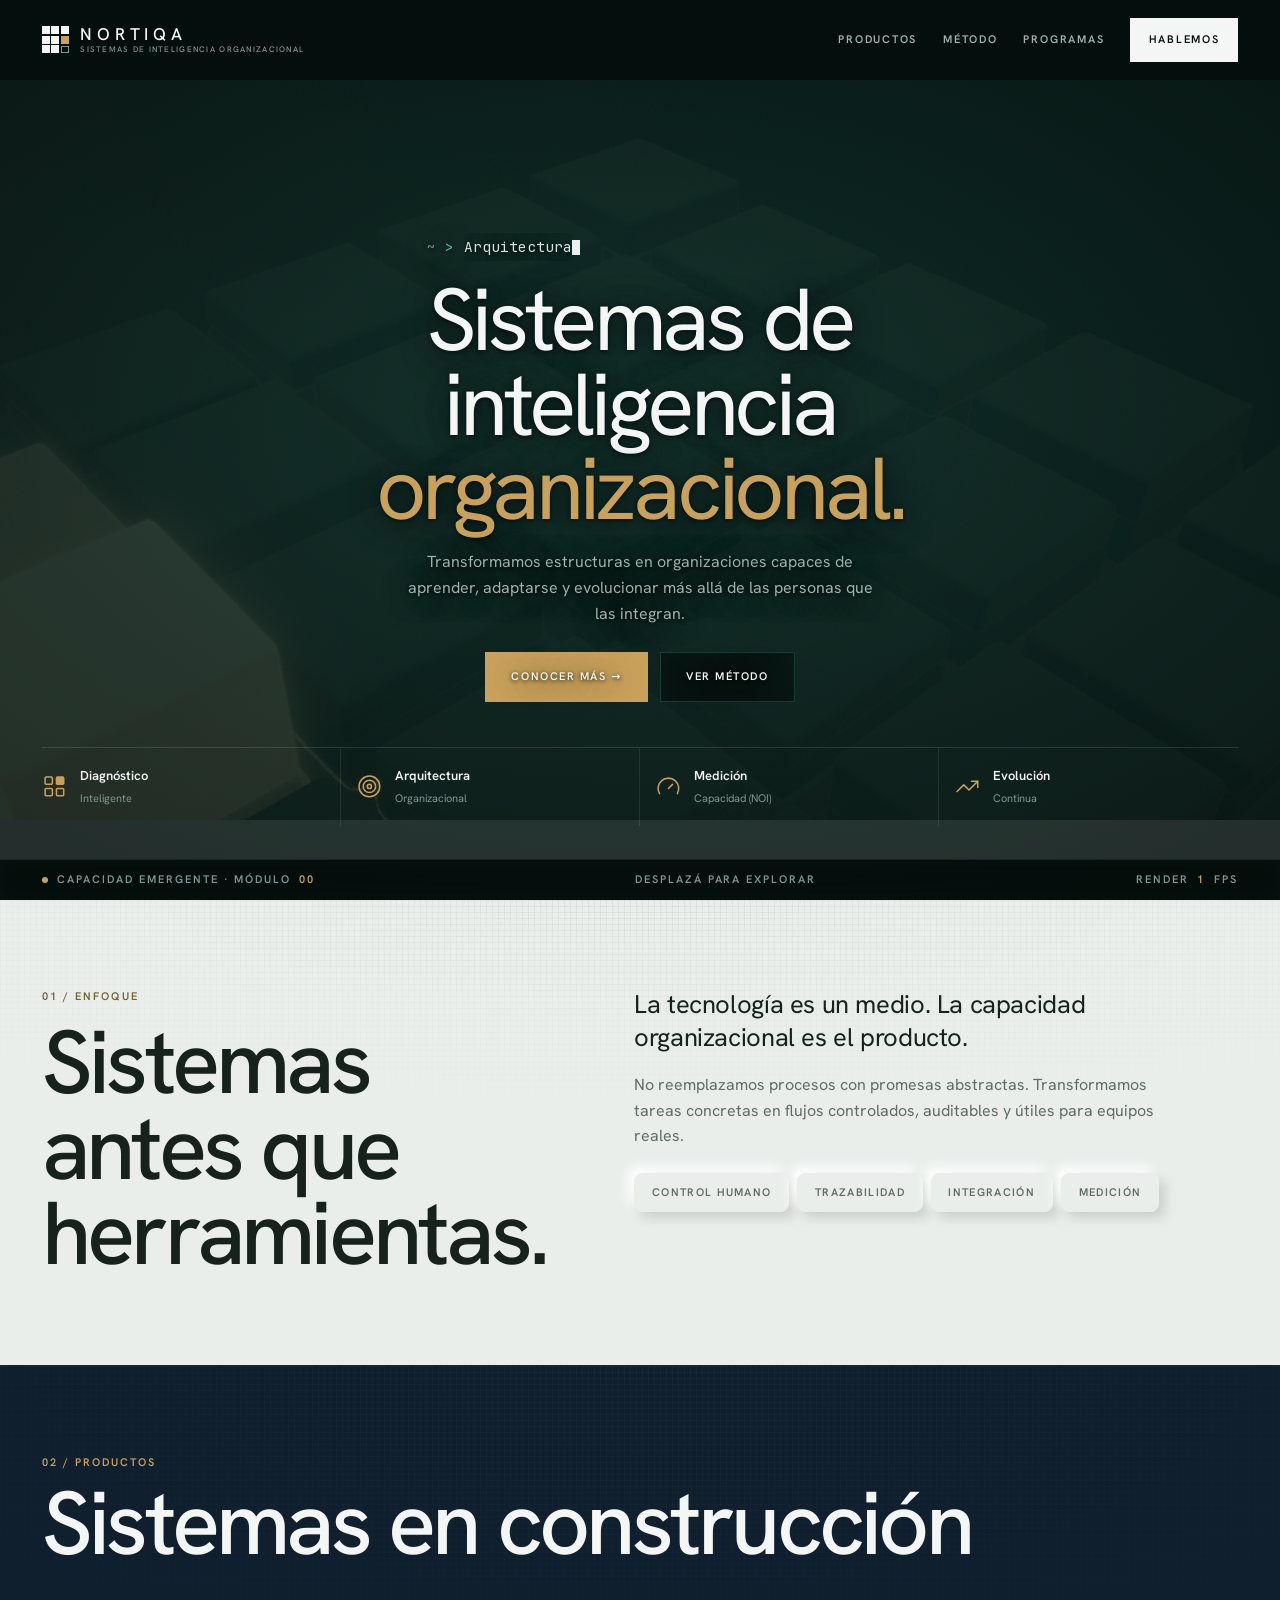
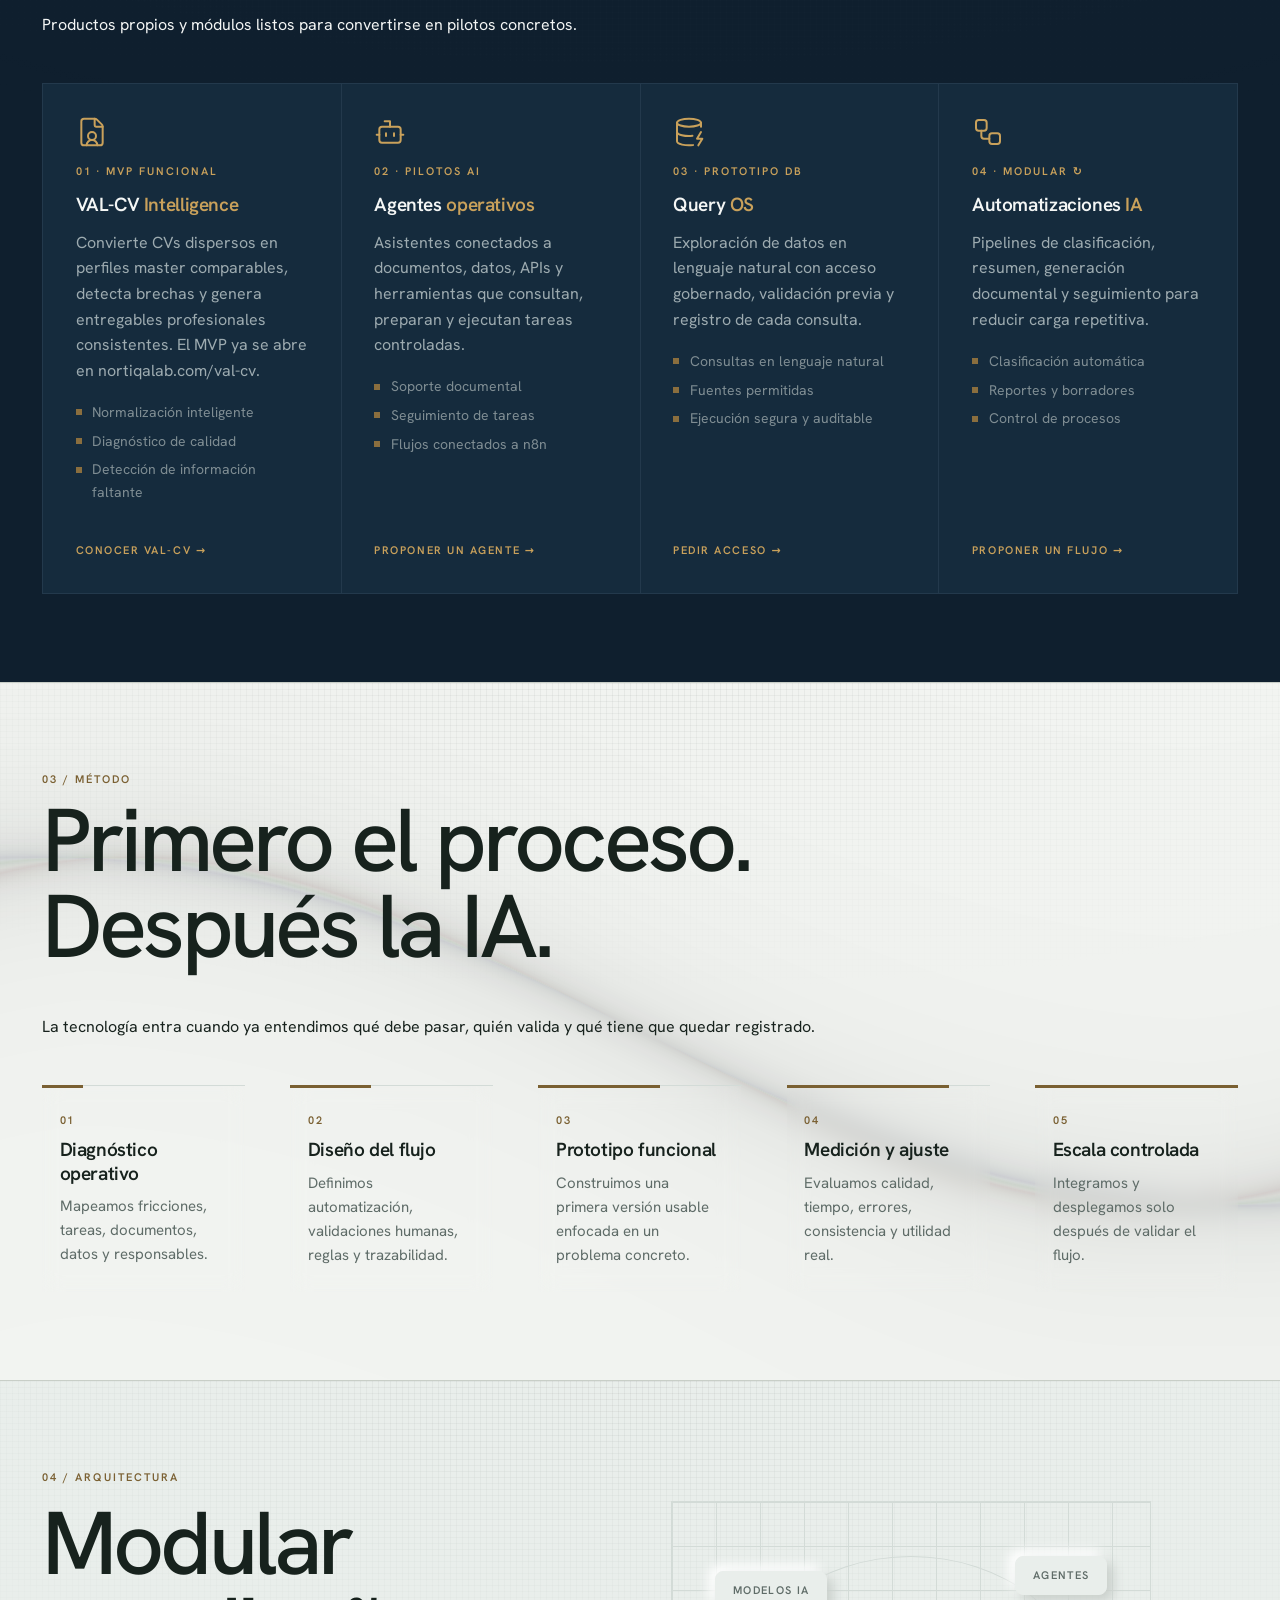
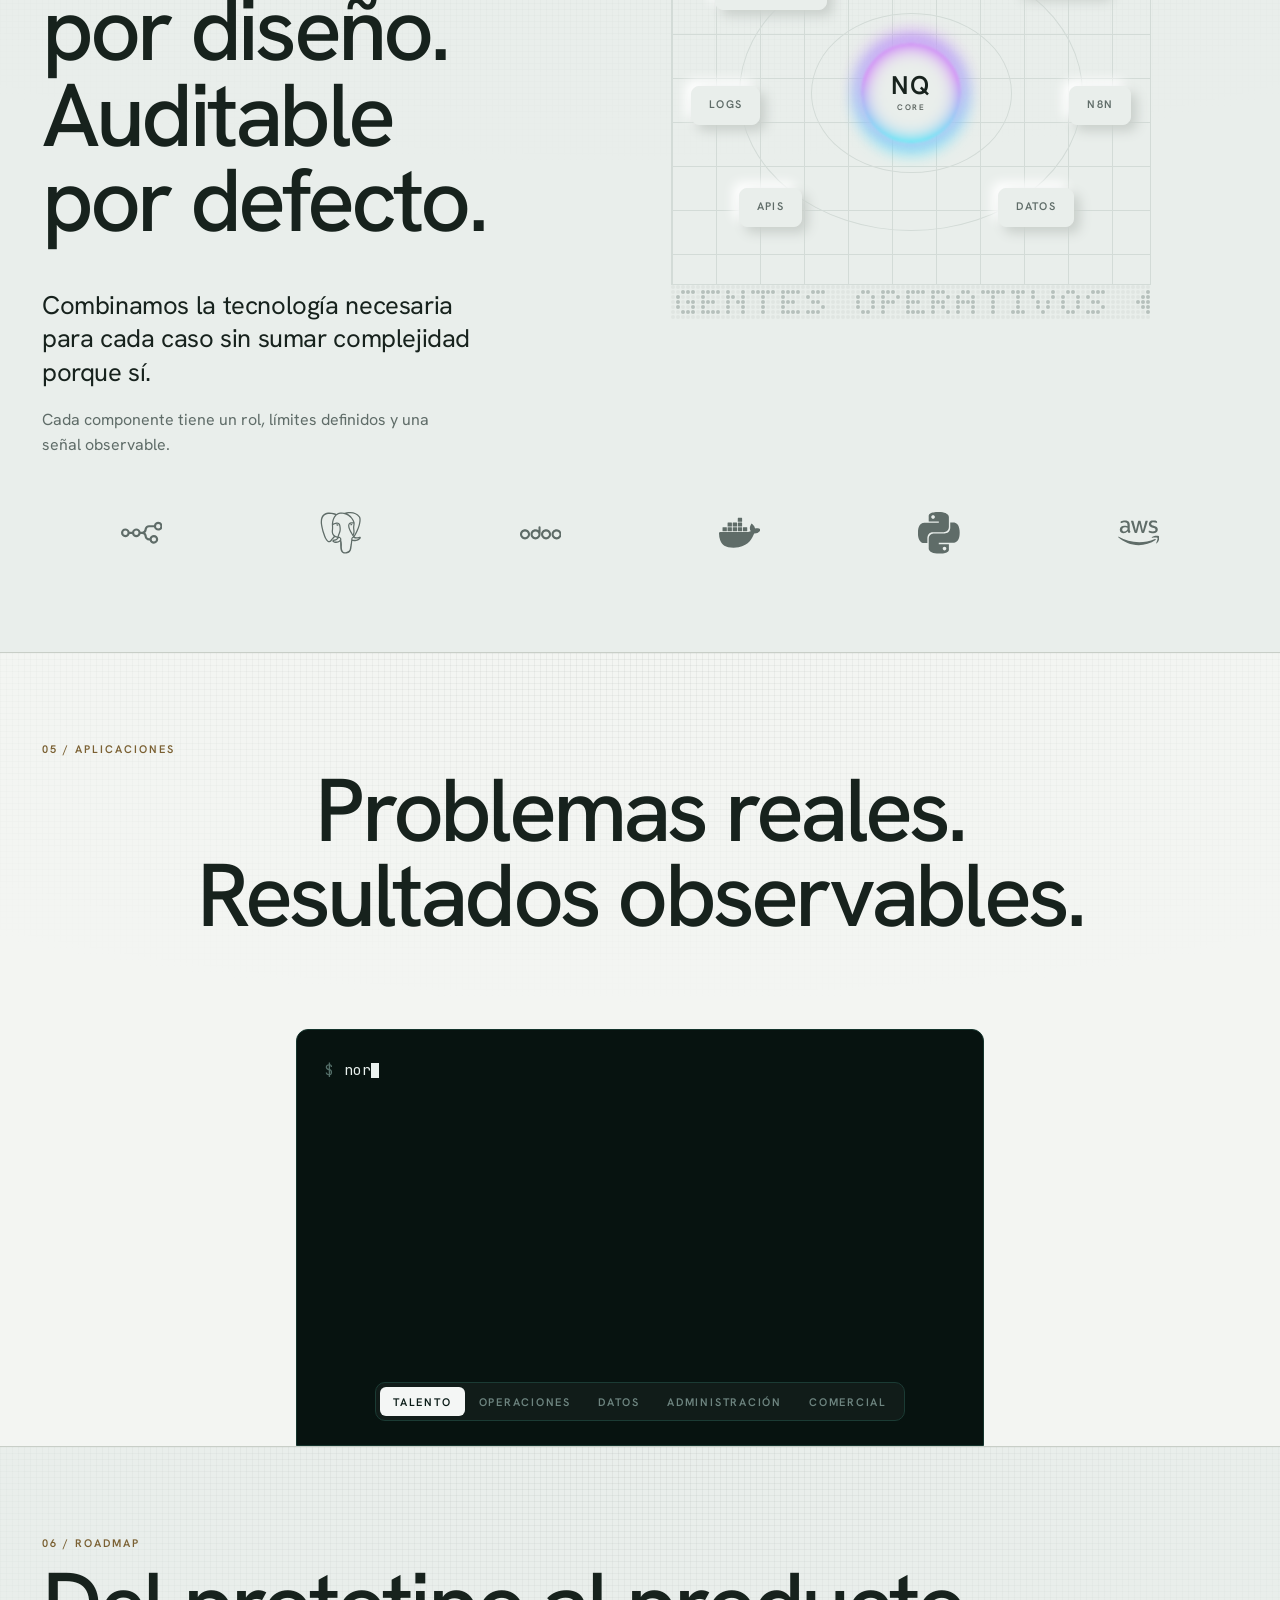
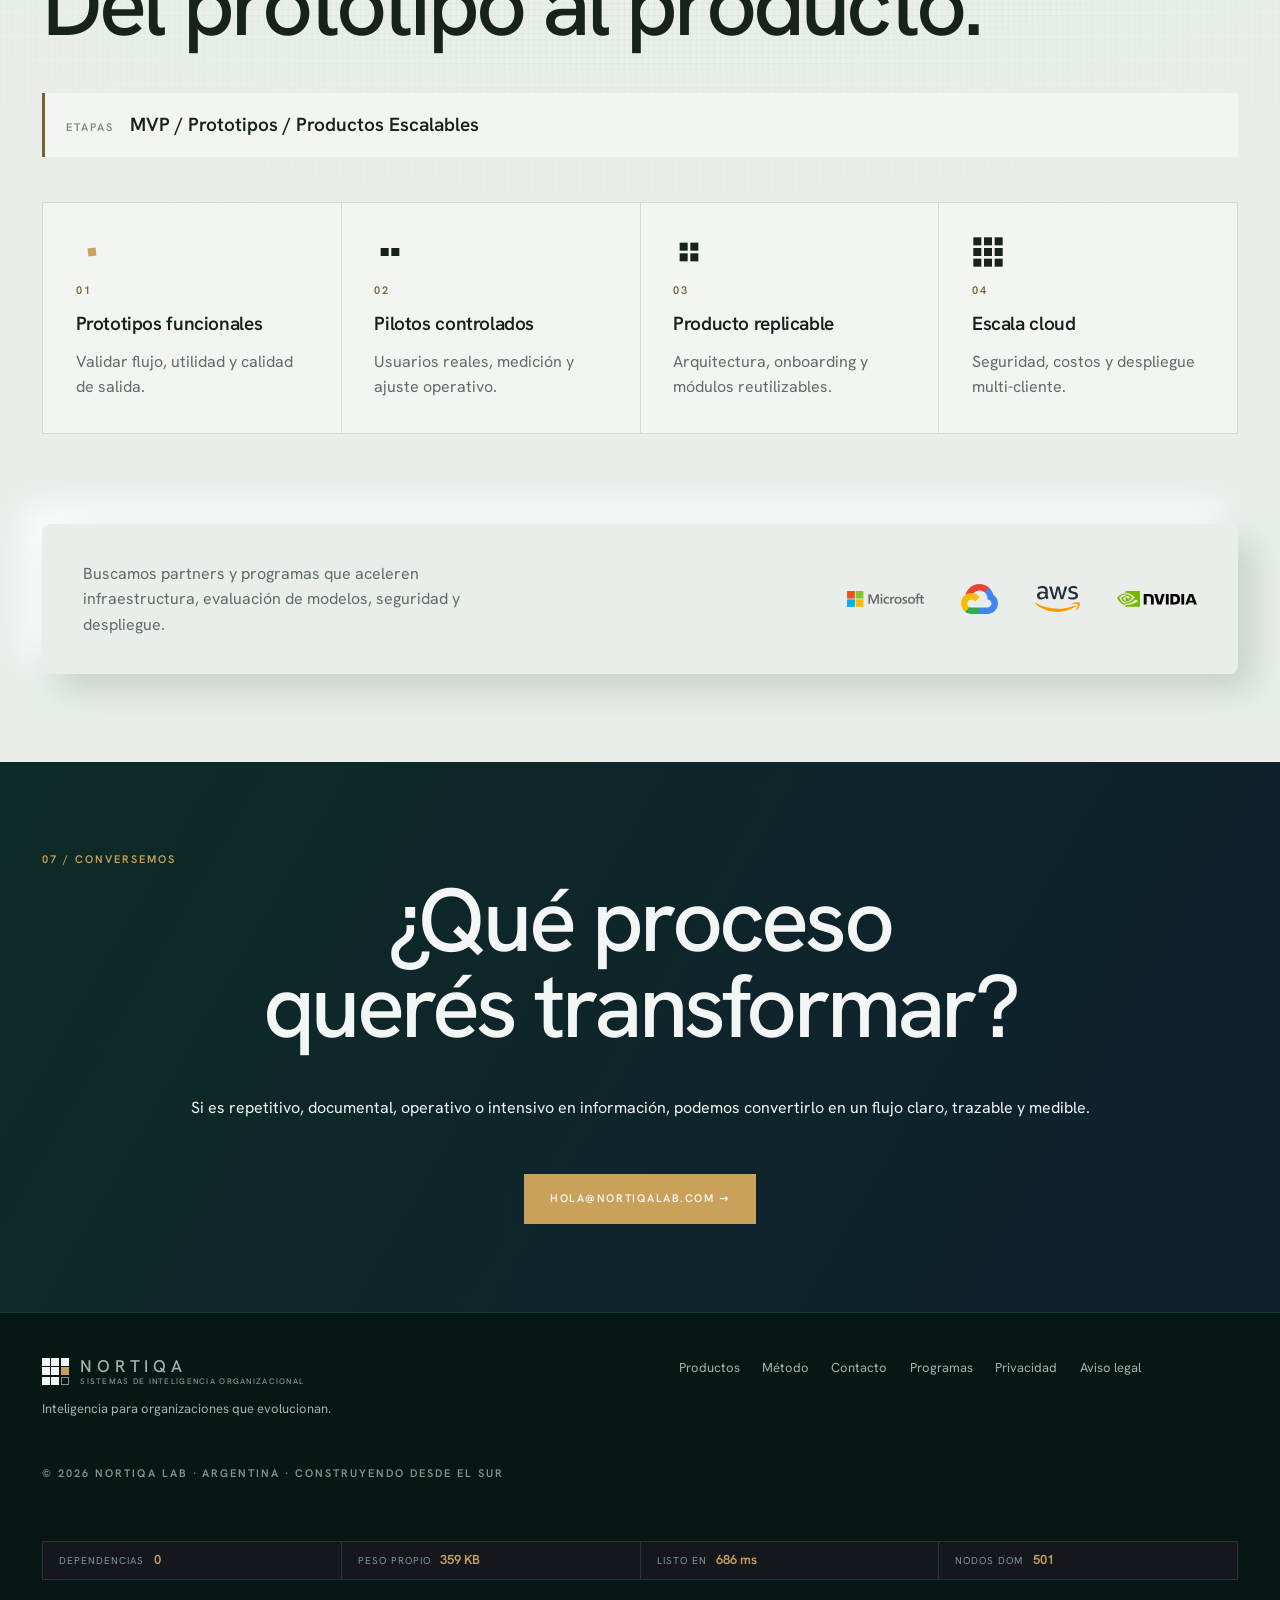
==== commit 48a7a915: "Rama provisoria: el sitio sin el formulario Esta rama es lo que se sirve mientras no haya infraestru" ====
--- a/index.html
+++ b/index.html
@@ -18,7 +18,6 @@
     <script src="assets/js/terminal.js" defer></script>
     <script src="assets/js/tablero.js" defer></script>
     <script src="assets/js/volanta.js" defer></script>
-    <script src="assets/js/formulario.js" defer></script>
     <script src="assets/js/app.js" defer></script>
   </head>
   <body class="home">
@@ -431,61 +430,11 @@
         </header>
         <p>Si es repetitivo, documental, operativo o intensivo en información, podemos convertirlo en un flujo claro, trazable y medible.</p>
 
-        <!-- El destino vive en `data-destino` y ARRANCA VACÍO: sin él,
-             `formulario.js` deja el formulario inerte y muestra el correo.
-             Un formulario que acepta envíos sin tener a dónde entregarlos
-             pierde consultas en silencio, que es peor que no tenerlo.
-             Para activarlo: poner la URL del webhook acá. Nada más. -->
-        <form class="form" id="form-contacto" method="post" novalidate
-              data-destino=""
-              aria-labelledby="form-titulo">
-          <h3 id="form-titulo" class="solo-lectores">Formulario de contacto</h3>
-
-          <div class="form-campo">
-            <label for="f-nombre">Nombre</label>
-            <input id="f-nombre" name="nombre" type="text" required
-                   maxlength="80" autocomplete="name">
-          </div>
-          <div class="form-campo">
-            <label for="f-correo">Correo</label>
-            <input id="f-correo" name="correo" type="email" required
-                   maxlength="120" autocomplete="email" inputmode="email">
-          </div>
-          <div class="form-campo form-campo--ancho">
-            <label for="f-organizacion">Organización <span>opcional</span></label>
-            <input id="f-organizacion" name="organizacion" type="text"
-                   maxlength="80" autocomplete="organization">
-          </div>
-          <div class="form-campo form-campo--ancho">
-            <label for="f-mensaje">¿Qué proceso querés transformar?</label>
-            <textarea id="f-mensaje" name="mensaje" required rows="4"
-                      maxlength="2000"></textarea>
-          </div>
-
-          <!-- Trampa: ningún humano la ve ni la tabula; los bots la llenan.
-               Va oculta por CSS y no por `type="hidden"`, que los bots saltean. -->
-          <div class="form-trampa" aria-hidden="true">
-            <label for="f-sitio">Dejar vacío</label>
-            <input id="f-sitio" name="sitio" type="text" tabindex="-1" autocomplete="off">
-          </div>
-
-          <div class="form-campo form-campo--ancho form-acuerdo">
-            <input id="f-acuerdo" name="acuerdo" type="checkbox" required>
-            <label for="f-acuerdo">Acepto que usen estos datos para responder mi
-              consulta, según la <a href="privacidad.html">política de privacidad</a>.</label>
-          </div>
-
-          <button type="submit" class="form-enviar">Enviar consulta</button>
-
-          <!-- `role="status"` para que el lector de pantalla anuncie el
-               resultado sin que el foco se mueva. -->
-          <p class="form-estado" role="status" aria-live="polite"></p>
-        </form>
-
-        <!-- Un solo camino. "Proponer un piloto" mandaba a contacto.html, que
-             abajo del formulario competía con él y repetía el mismo destino.
-             Queda el correo, que es el camino que de verdad funciona hoy.
-             Al ser ahora `:first-child`, hereda el tratamiento en oro. -->
+
+        <!-- RAMA PROVISORIA. En `main` acá va el formulario de contacto;
+             esta rama lo saca y deja solo el correo, que es el camino que
+             funciona mientras no haya casilla ni webhook.
+             No editar esto a mano: se rehace desde main. -->
         <div class="acciones">
           <a href="mailto:hola@nortiqalab.com">hola@nortiqalab.com →</a>
         </div>
--- a/assets/css/styles.css
+++ b/assets/css/styles.css
@@ -2303,109 +2303,3 @@
      que baja el mapa hasta el titular sólo tiene sentido en dos columnas. */
   .cap-cols--par > .arq { margin-top: 0; }
 }
-
-/* --------------------------------------------------------------------------
-   19. El formulario de contacto
-
-   Vive en `#contacto`, que es `.cap--cierre` y centra todo su texto. El
-   formulario NO se centra: las etiquetas y los campos se leen alineados a la
-   izquierda, así que la rejilla se centra como bloque y adentro todo arranca
-   al borde.
-
-   Sin librerías y sin clases de estado en JS: los estados de validez los
-   pinta el navegador con `:user-invalid`, que —a diferencia de `:invalid`—
-   solo marca en rojo DESPUÉS de que la persona tocó el campo. Un formulario
-   que se pinta de rojo apenas carga es hostil.
-   -------------------------------------------------------------------------- */
-
-.form {
-  display: grid;
-  grid-template-columns: repeat(2, minmax(0, 1fr));
-  gap: 0.9rem 1rem;
-  width: min(100%, 44rem);
-  margin-inline: auto;
-  text-align: start;
-}
-
-.form-campo { display: grid; gap: 0.4rem; margin: 0; }
-.form-campo--ancho { grid-column: 1 / -1; }
-
-.form-campo > label {
-  font-size: var(--step--2); font-weight: 600; letter-spacing: 0.14em;
-  text-transform: uppercase; color: var(--ink-2);
-}
-.form-campo > label > span {
-  text-transform: none; letter-spacing: 0.04em; color: var(--ink-3);
-  font-weight: 500;
-}
-
-.form input[type="text"],
-.form input[type="email"],
-.form textarea {
-  font: inherit; font-size: var(--step--1); color: var(--ink);
-  background: color-mix(in srgb, var(--void) 60%, transparent);
-  border: 1px solid var(--rule);
-  padding: 0.8rem 0.9rem;
-  min-height: 44px;
-  width: 100%;
-  /* Sin `appearance: none`: en móvil quita el teclado contextual. */
-  border-radius: 0;
-}
-.form textarea { resize: vertical; min-height: 7rem; line-height: 1.5; }
-
-.form input:hover, .form textarea:hover { border-color: var(--ink-3); }
-.form input:focus-visible,
-.form textarea:focus-visible { border-color: var(--acento); }
-
-/* Solo después de interactuar. Ver la nota de arriba. */
-.form input:user-invalid,
-.form textarea:user-invalid { border-color: #C2554E; }
-
-/* La trampa. No `display:none` ni `hidden`: los bots que leen el CSS saltean
-   lo que está oculto de forma obvia. Queda fuera de la vista y fuera del
-   orden de tabulación, que es lo que importa para quien usa teclado. */
-.form-trampa {
-  position: absolute; left: -9999px;
-  width: 1px; height: 1px; overflow: hidden;
-  margin: 0;
-}
-
-.form-acuerdo {
-  grid-template-columns: auto 1fr;
-  align-items: start;
-  gap: 0.6rem;
-  margin-top: 0.2rem;
-}
-.form-acuerdo > input { width: 1.05rem; height: 1.05rem; margin-top: 0.15rem; accent-color: var(--gold); }
-.form-acuerdo > label {
-  font-size: var(--step--2); letter-spacing: 0.02em; text-transform: none;
-  font-weight: 500; color: var(--ink-2); line-height: 1.5;
-}
-.form-acuerdo a { color: var(--ink); text-decoration: underline; text-underline-offset: 3px; }
-.form-acuerdo a:hover { color: var(--acento); }
-
-.form-enviar {
-  grid-column: 1 / -1;
-  justify-self: start;
-  font: inherit;
-  font-size: var(--step--2); font-weight: 600; letter-spacing: 0.14em;
-  text-transform: uppercase;
-  padding: 0.95rem 1.6rem; min-height: 44px;
-  background: var(--acento); border: 1px solid var(--acento); color: var(--claro);
-  cursor: pointer;
-}
-.form-enviar:hover { background: var(--bone); border-color: var(--bone); color: var(--void); }
-.form-enviar[disabled] { opacity: 0.5; cursor: not-allowed; }
-.form-enviar[disabled]:hover { background: var(--acento); border-color: var(--acento); color: var(--claro); }
-
-.form-estado {
-  grid-column: 1 / -1;
-  margin: 0; min-height: 1.4em;
-  font-size: var(--step--1); color: var(--ink-2);
-}
-.form-estado[data-tono="error"] { color: #E08C86; }
-.form-estado[data-tono="bien"]  { color: var(--acento); }
-
-@media (max-width: 40rem) {
-  .form { grid-template-columns: 1fr; }
-}
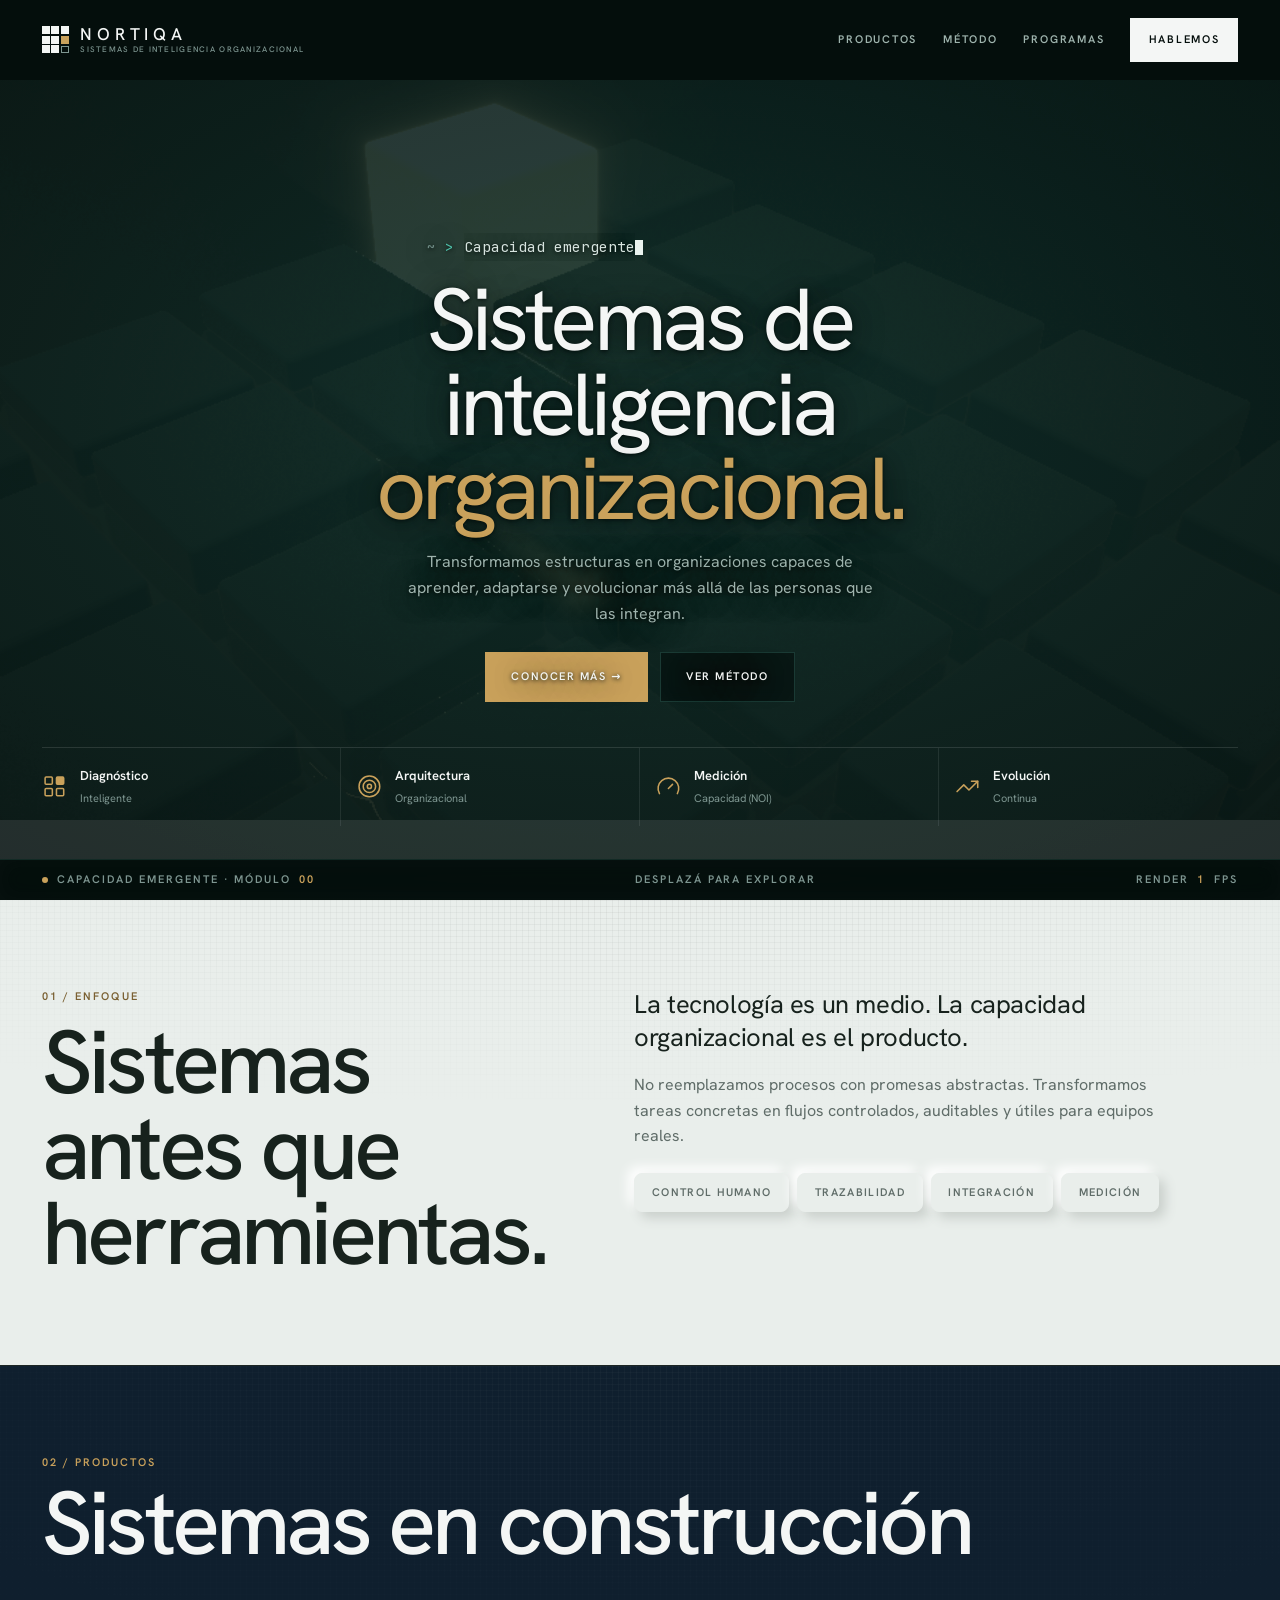
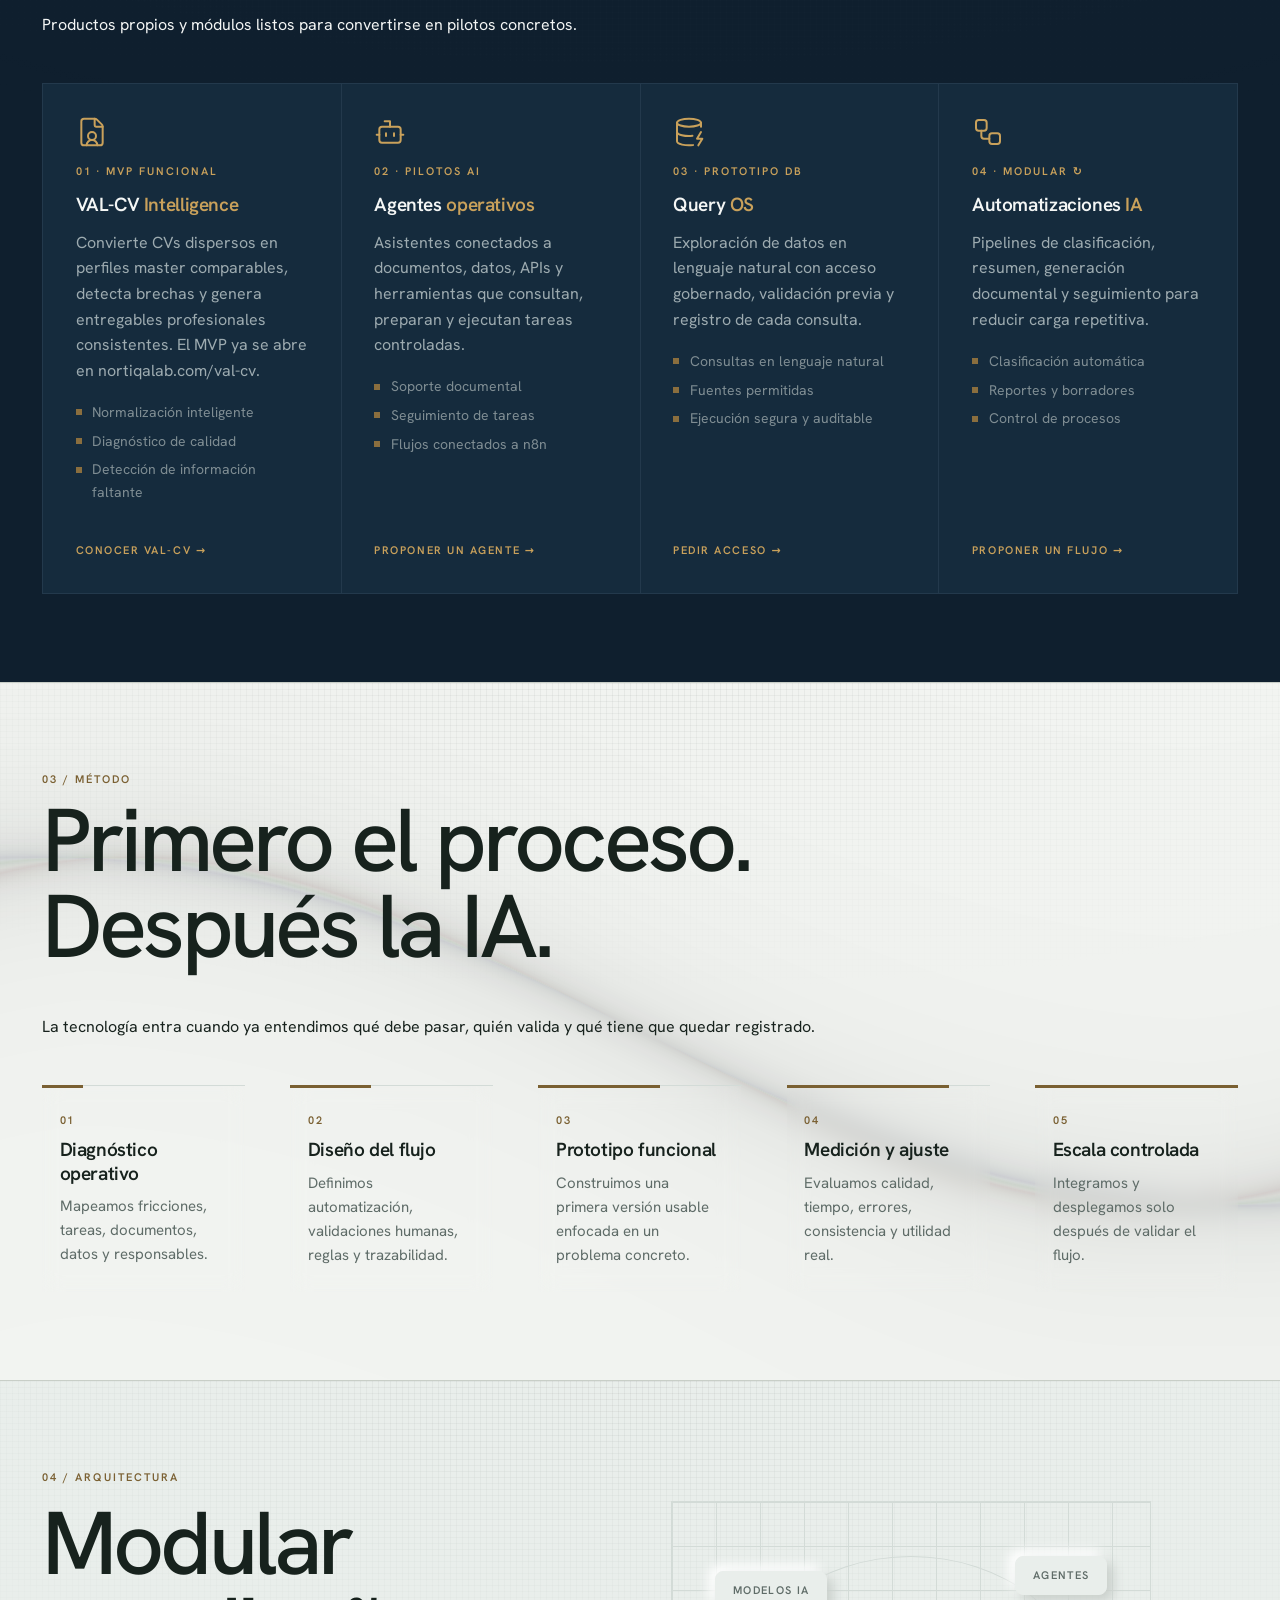
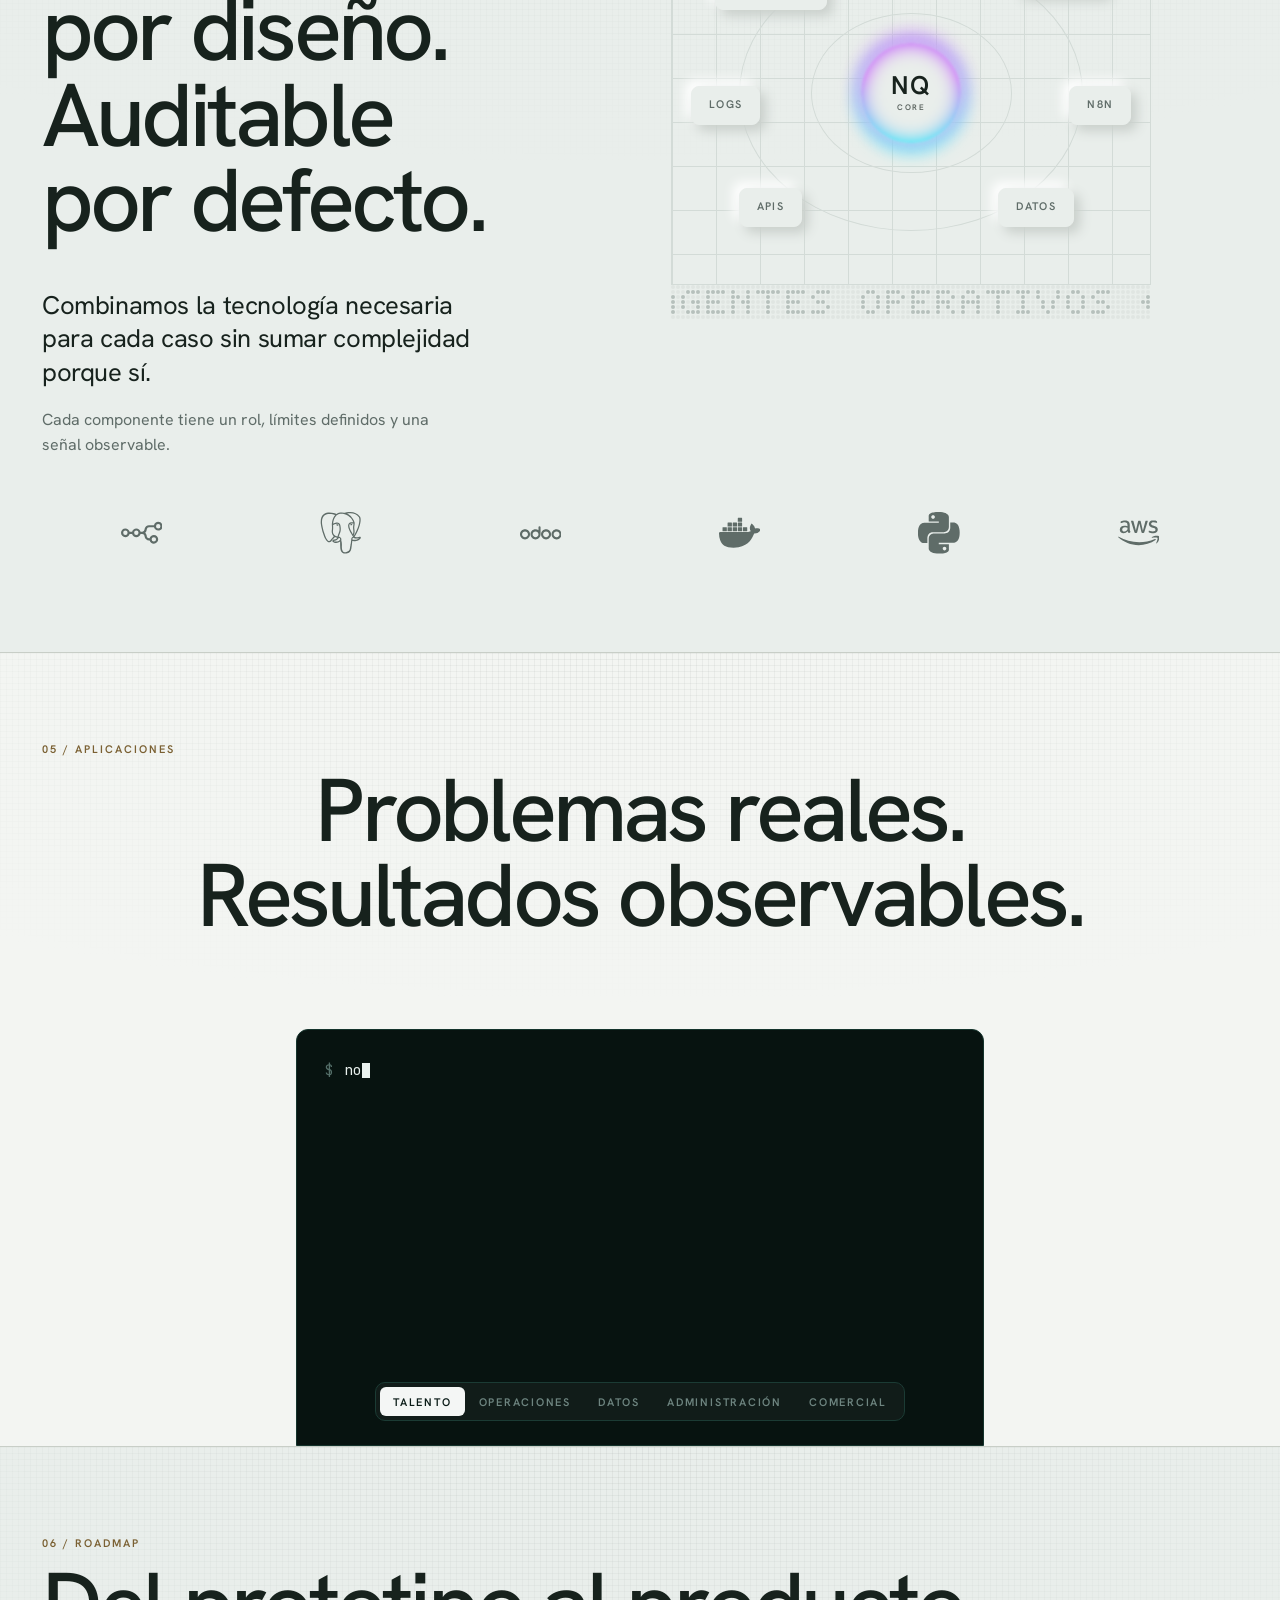
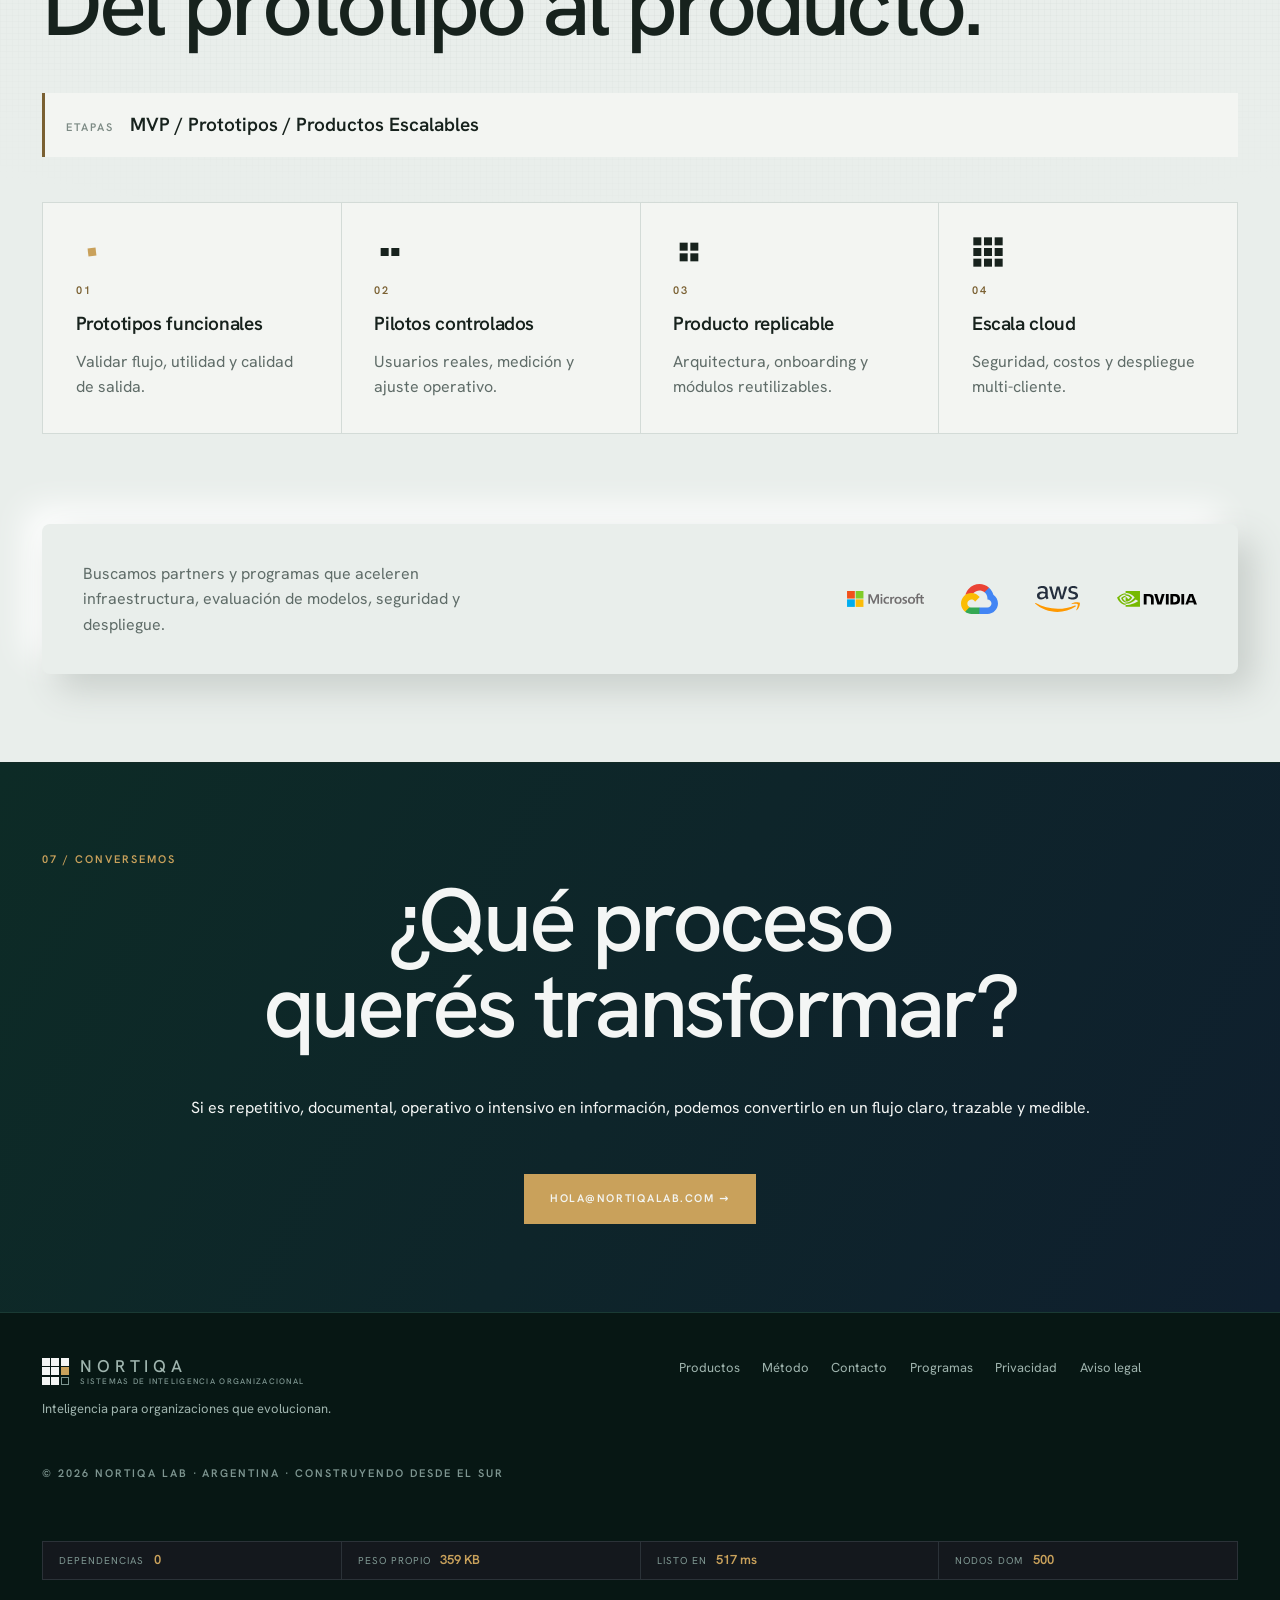
==== commit 1658585f: "Produccion: sin noindex, robots abierto y sitemap La rama que sirve nortiqalab.com. Sale de provisor" ====
--- a/index.html
+++ b/index.html
@@ -3,7 +3,6 @@
   <head>
     <meta charset="utf-8">
     <meta name="viewport" content="width=device-width, initial-scale=1">
-    <meta name="robots" content="noindex, nofollow">
     <meta name="description" content="Nortiqa — sistemas de inteligencia organizacional. Transformamos estructuras en organizaciones capaces de aprender, adaptarse y evolucionar.">
     <meta name="theme-color" content="#040E0C">
     <title>Nortiqa Lab – Inteligencia artificial aplicada para operaciones reales.</title>
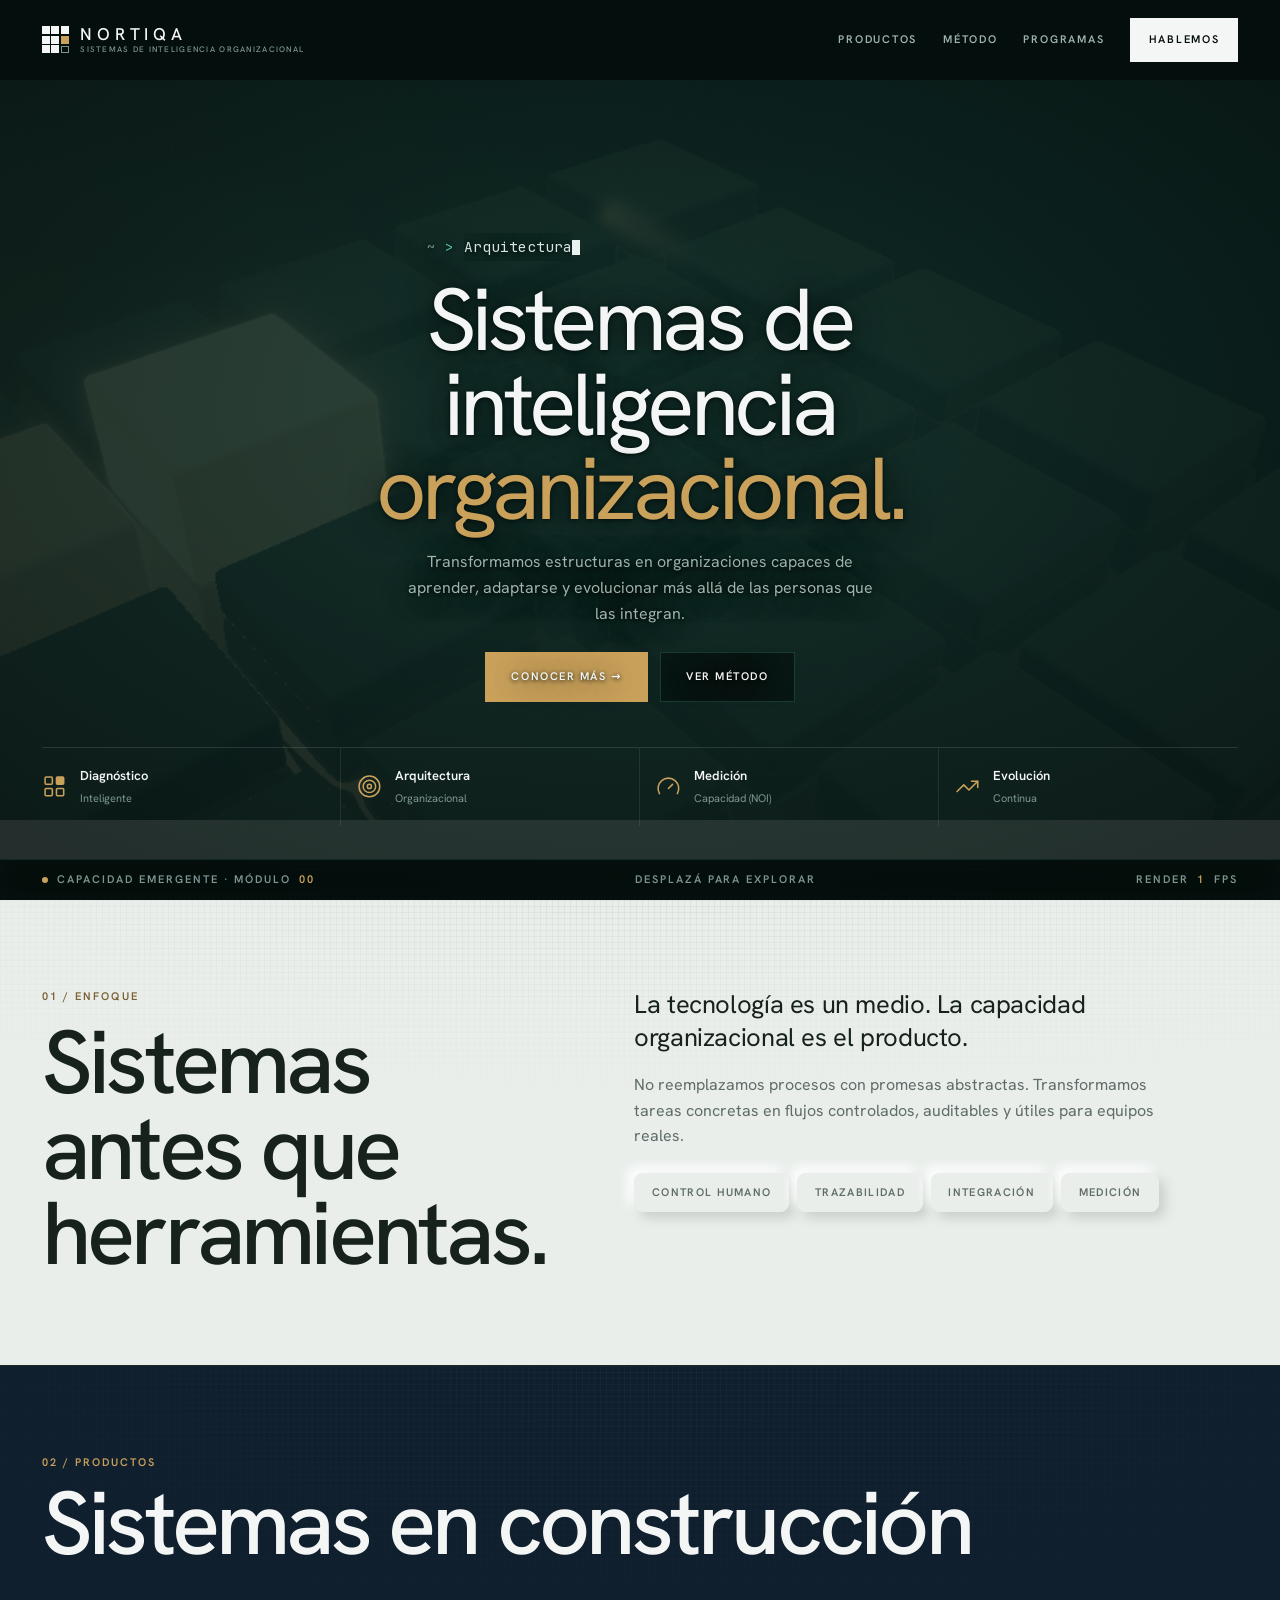
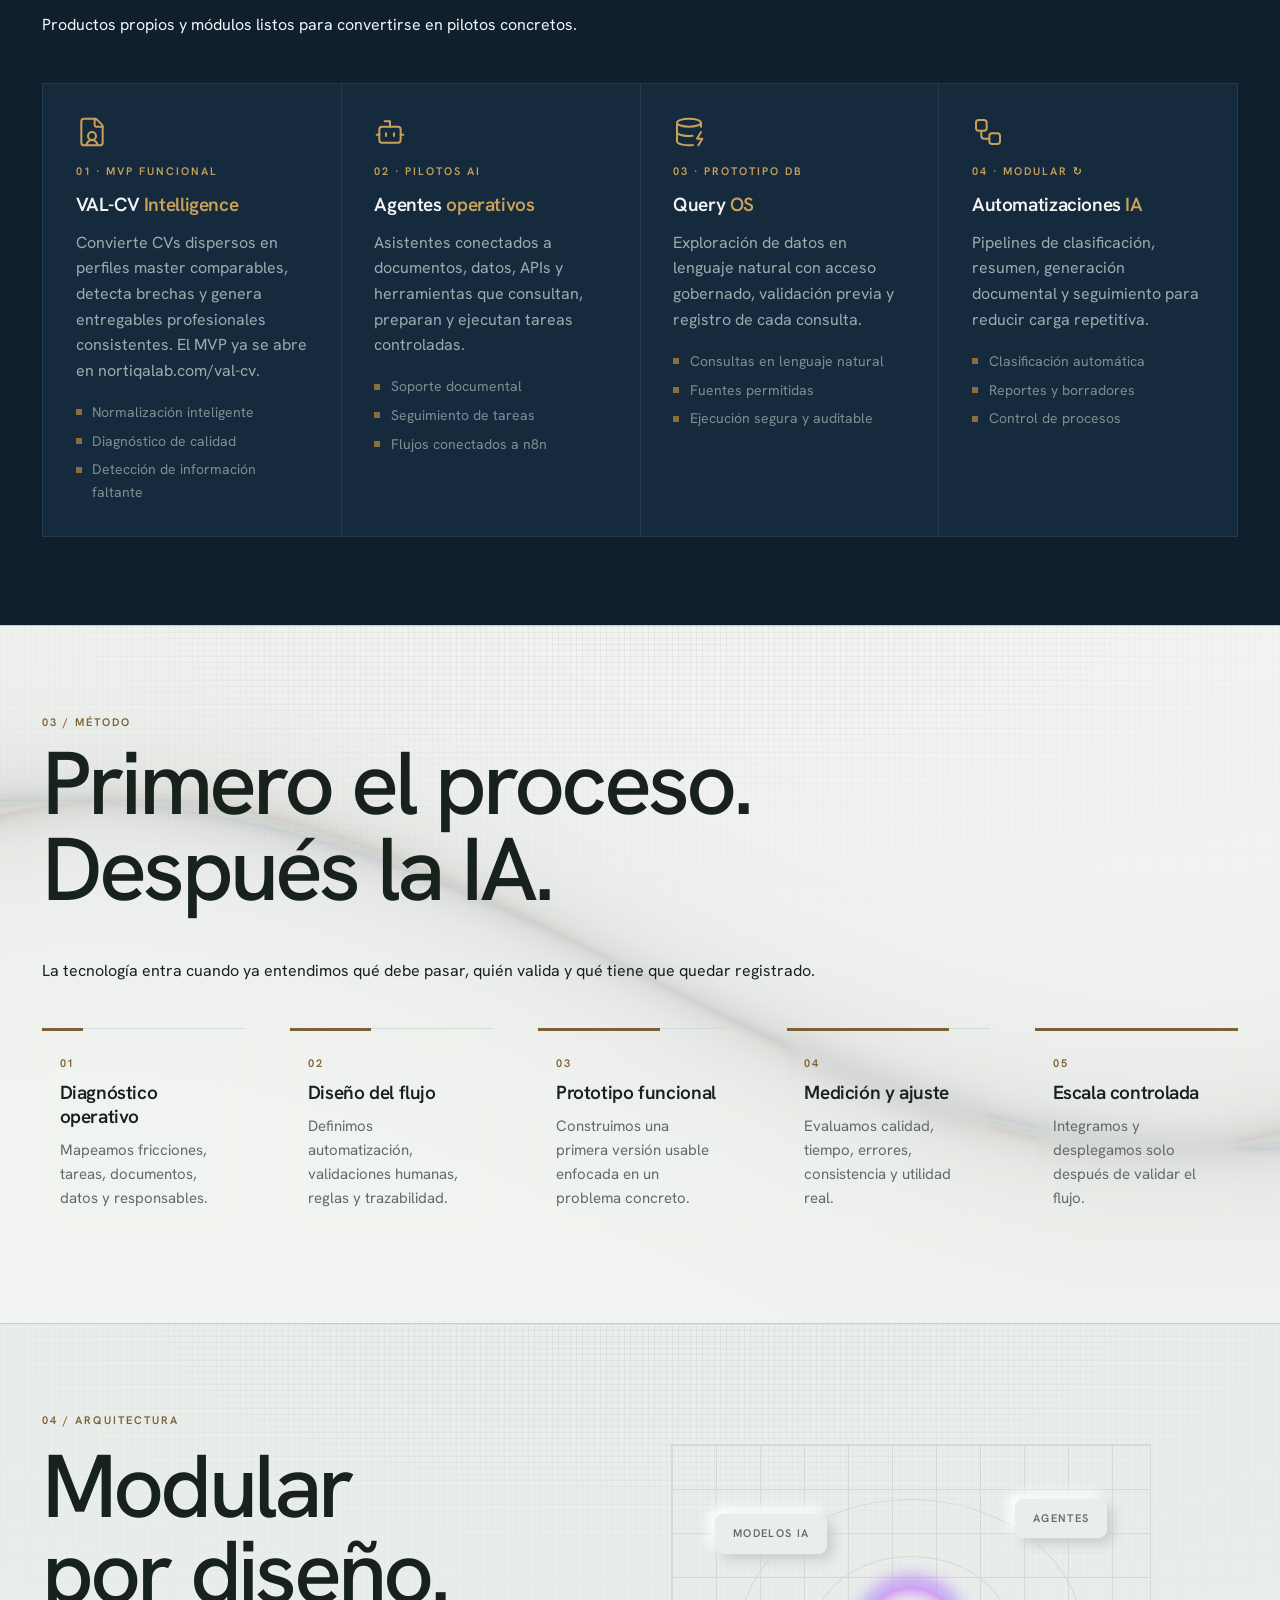
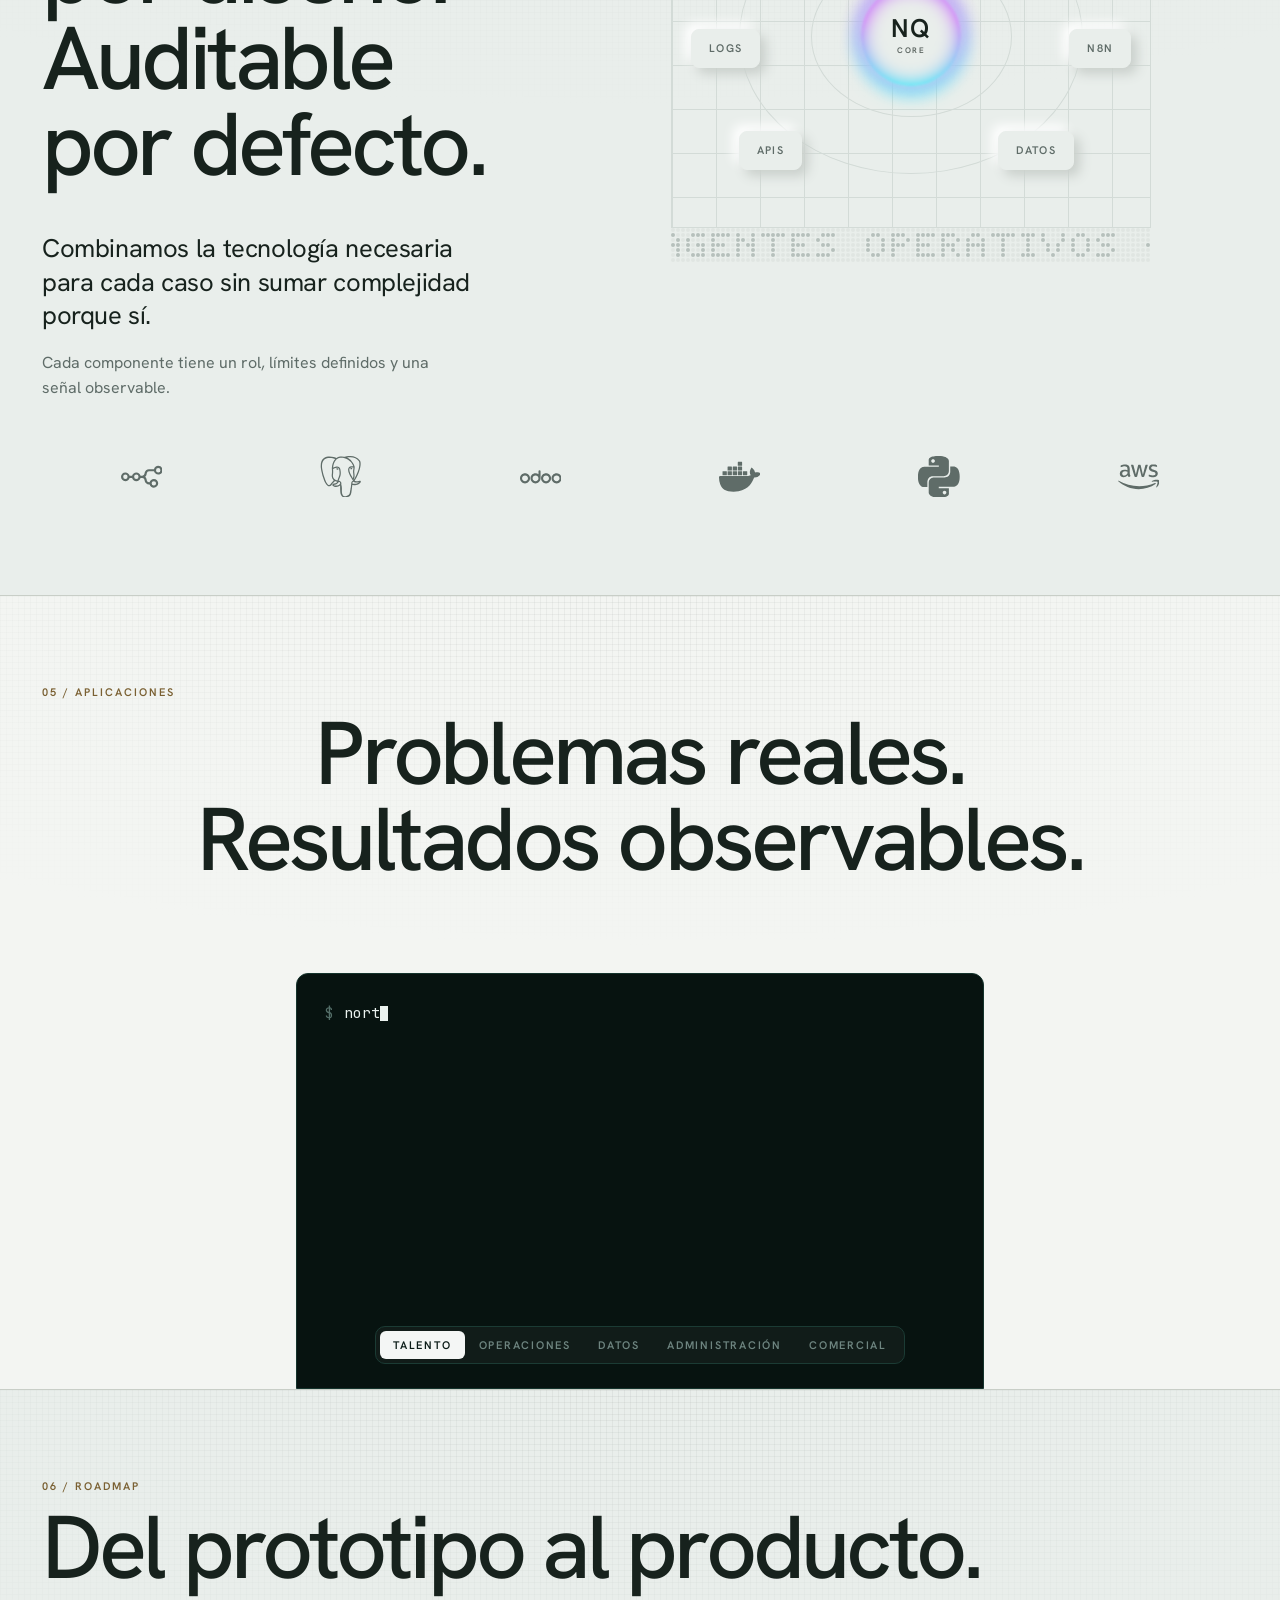
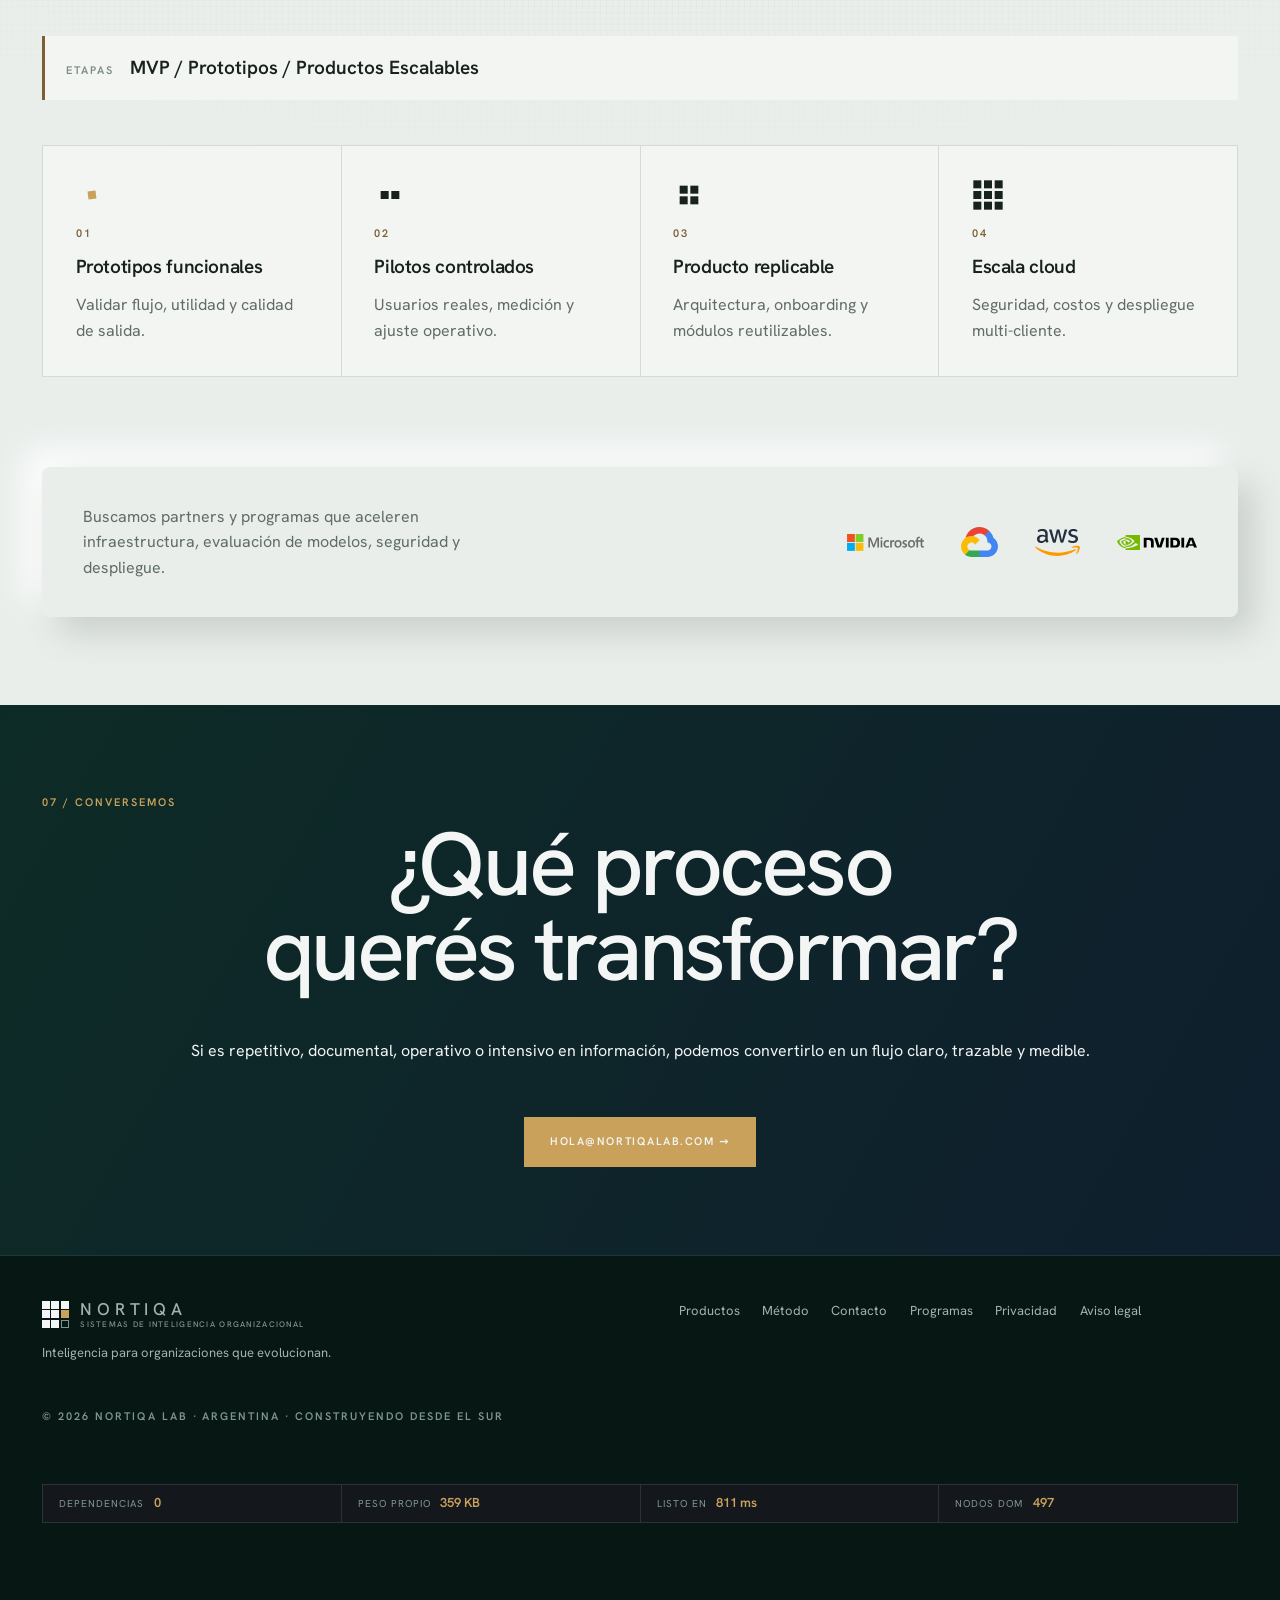
==== commit 73a185e7: "Fuera los cuatro CTA de las tarjetas de Productos Las tarjetas del capitulo Productos cerraban con u" ====
--- a/index.html
+++ b/index.html
@@ -3,6 +3,7 @@
   <head>
     <meta charset="utf-8">
     <meta name="viewport" content="width=device-width, initial-scale=1">
+    <meta name="robots" content="noindex, nofollow">
     <meta name="description" content="Nortiqa — sistemas de inteligencia organizacional. Transformamos estructuras en organizaciones capaces de aprender, adaptarse y evolucionar.">
     <meta name="theme-color" content="#040E0C">
     <title>Nortiqa Lab – Inteligencia artificial aplicada para operaciones reales.</title>
@@ -132,7 +133,6 @@
                 <li>Diagnóstico de calidad</li>
                 <li>Detección de información faltante</li>
               </ul>
-              <a href="val-cv-intelligence.html">Conocer VAL-CV →</a>
             </article>
             <article class="tarjeta">
               <svg class="icono icono--prod" viewBox="0 0 24 24" fill="none" stroke="currentColor" stroke-width="1.5" stroke-linecap="round" stroke-linejoin="round" aria-hidden="true"><path d="M12 8V4H8" /> <rect width="16" height="12" x="4" y="8" rx="2" /> <path d="M2 14h2" /> <path d="M20 14h2" /> <path d="M15 13v2" /> <path d="M9 13v2" /></svg>
@@ -144,7 +144,6 @@
                 <li>Seguimiento de tareas</li>
                 <li>Flujos conectados a n8n</li>
               </ul>
-              <a href="contacto.html">Proponer un agente →</a>
             </article>
             <article class="tarjeta">
               <svg class="icono icono--prod" viewBox="0 0 24 24" fill="none" stroke="currentColor" stroke-width="1.5" stroke-linecap="round" stroke-linejoin="round" aria-hidden="true"><ellipse cx="12" cy="5" rx="9" ry="3" /> <path d="M3 5V19A9 3 0 0 0 15 21.84" /> <path d="M21 5V8" /> <path d="M21 12L18 17H22L19 22" /> <path d="M3 12A9 3 0 0 0 14.59 14.87" /></svg>
@@ -156,7 +155,6 @@
                 <li>Fuentes permitidas</li>
                 <li>Ejecución segura y auditable</li>
               </ul>
-              <a href="query-os.html">Pedir acceso →</a>
             </article>
             <article class="tarjeta">
               <svg class="icono icono--prod" viewBox="0 0 24 24" fill="none" stroke="currentColor" stroke-width="1.5" stroke-linecap="round" stroke-linejoin="round" aria-hidden="true"><rect width="8" height="8" x="3" y="3" rx="2" /> <path d="M7 11v4a2 2 0 0 0 2 2h4" /> <rect width="8" height="8" x="13" y="13" rx="2" /></svg>
@@ -168,7 +166,6 @@
                 <li>Reportes y borradores</li>
                 <li>Control de procesos</li>
               </ul>
-              <a href="contacto.html">Proponer un flujo →</a>
             </article>
           </div>
         </div>
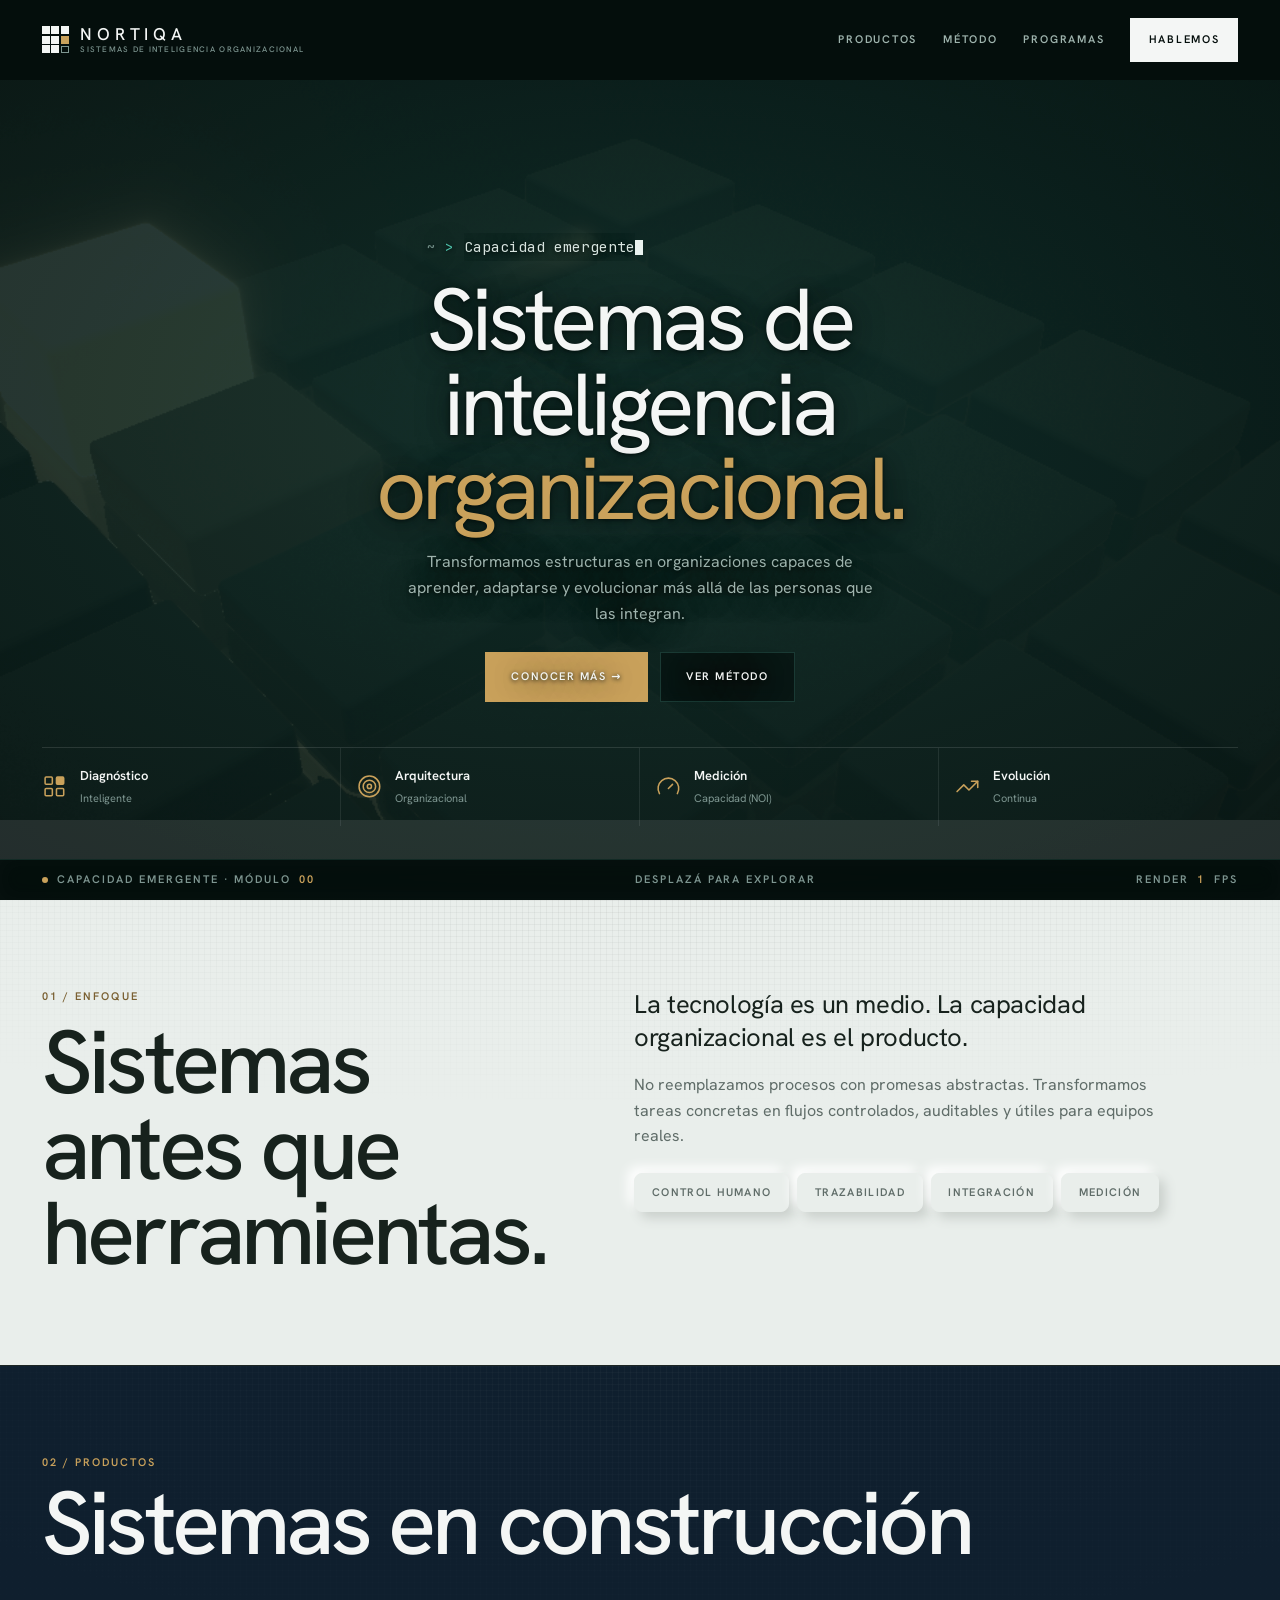
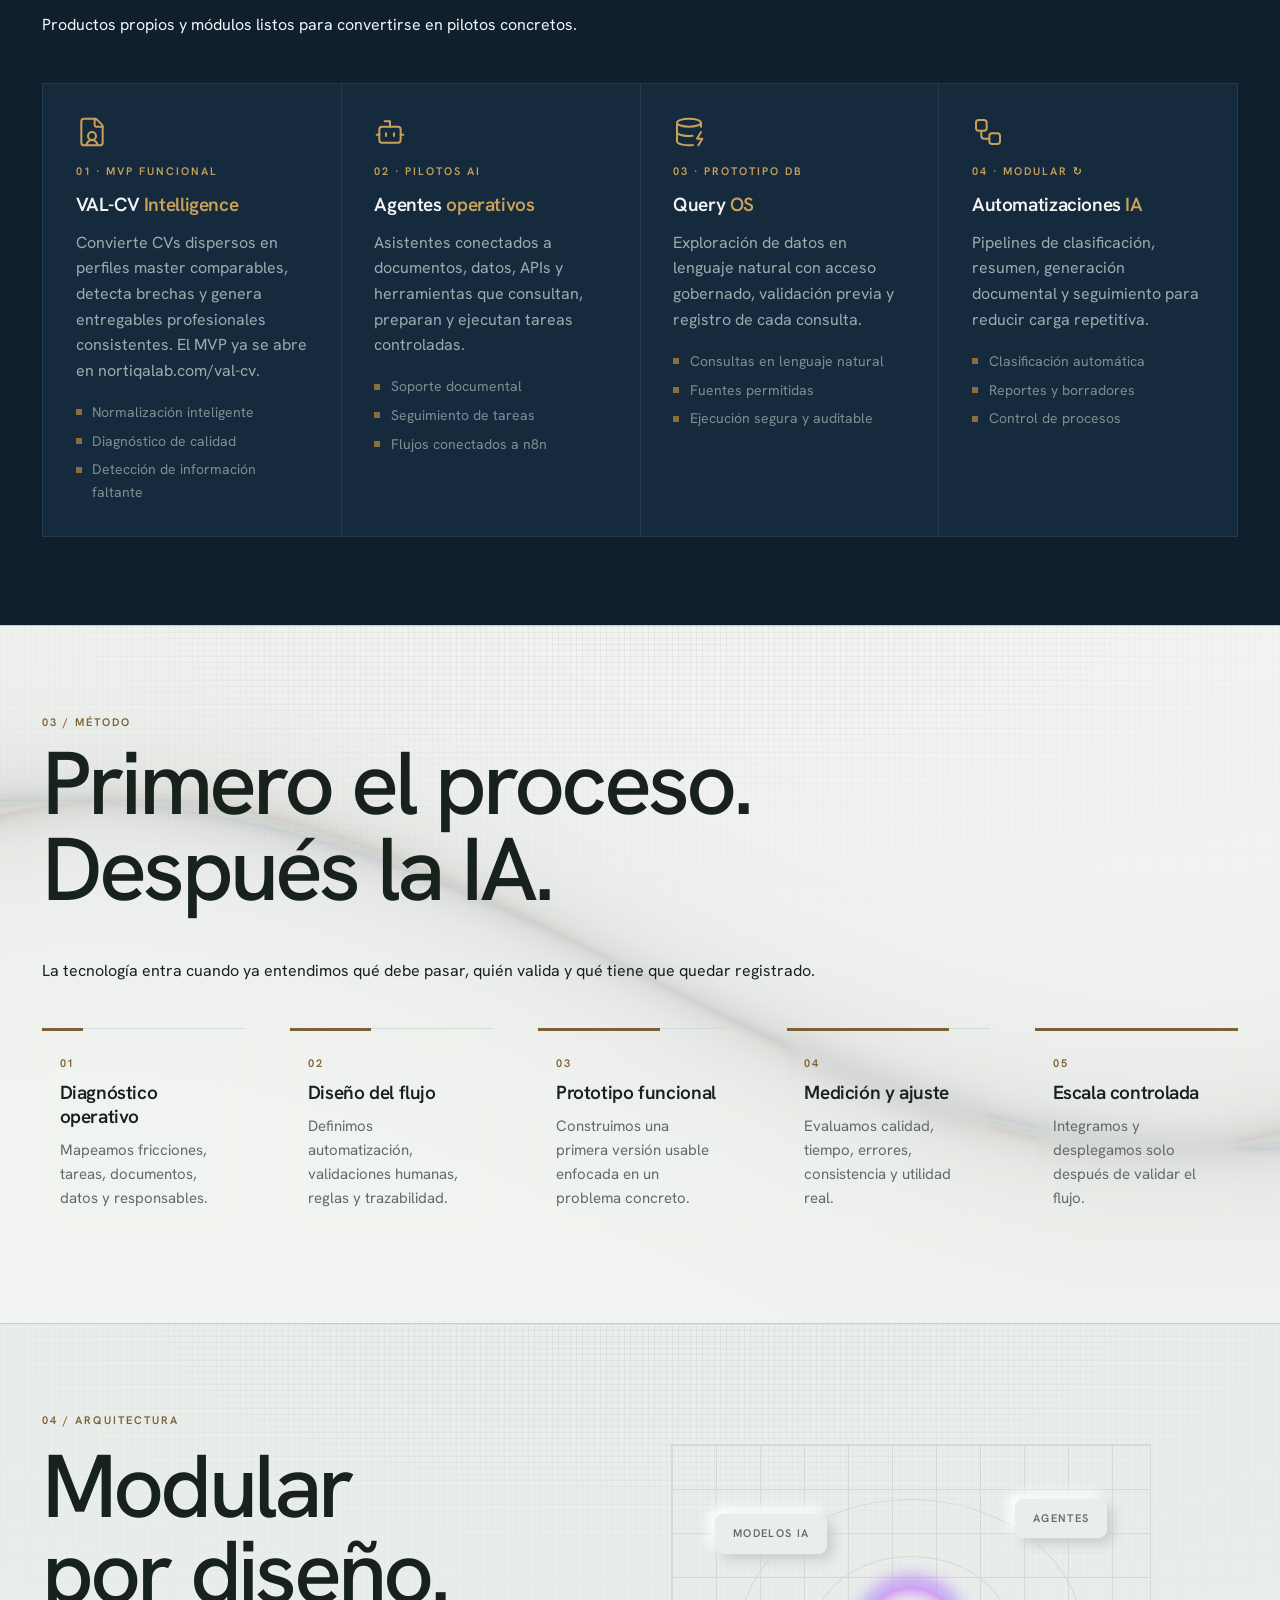
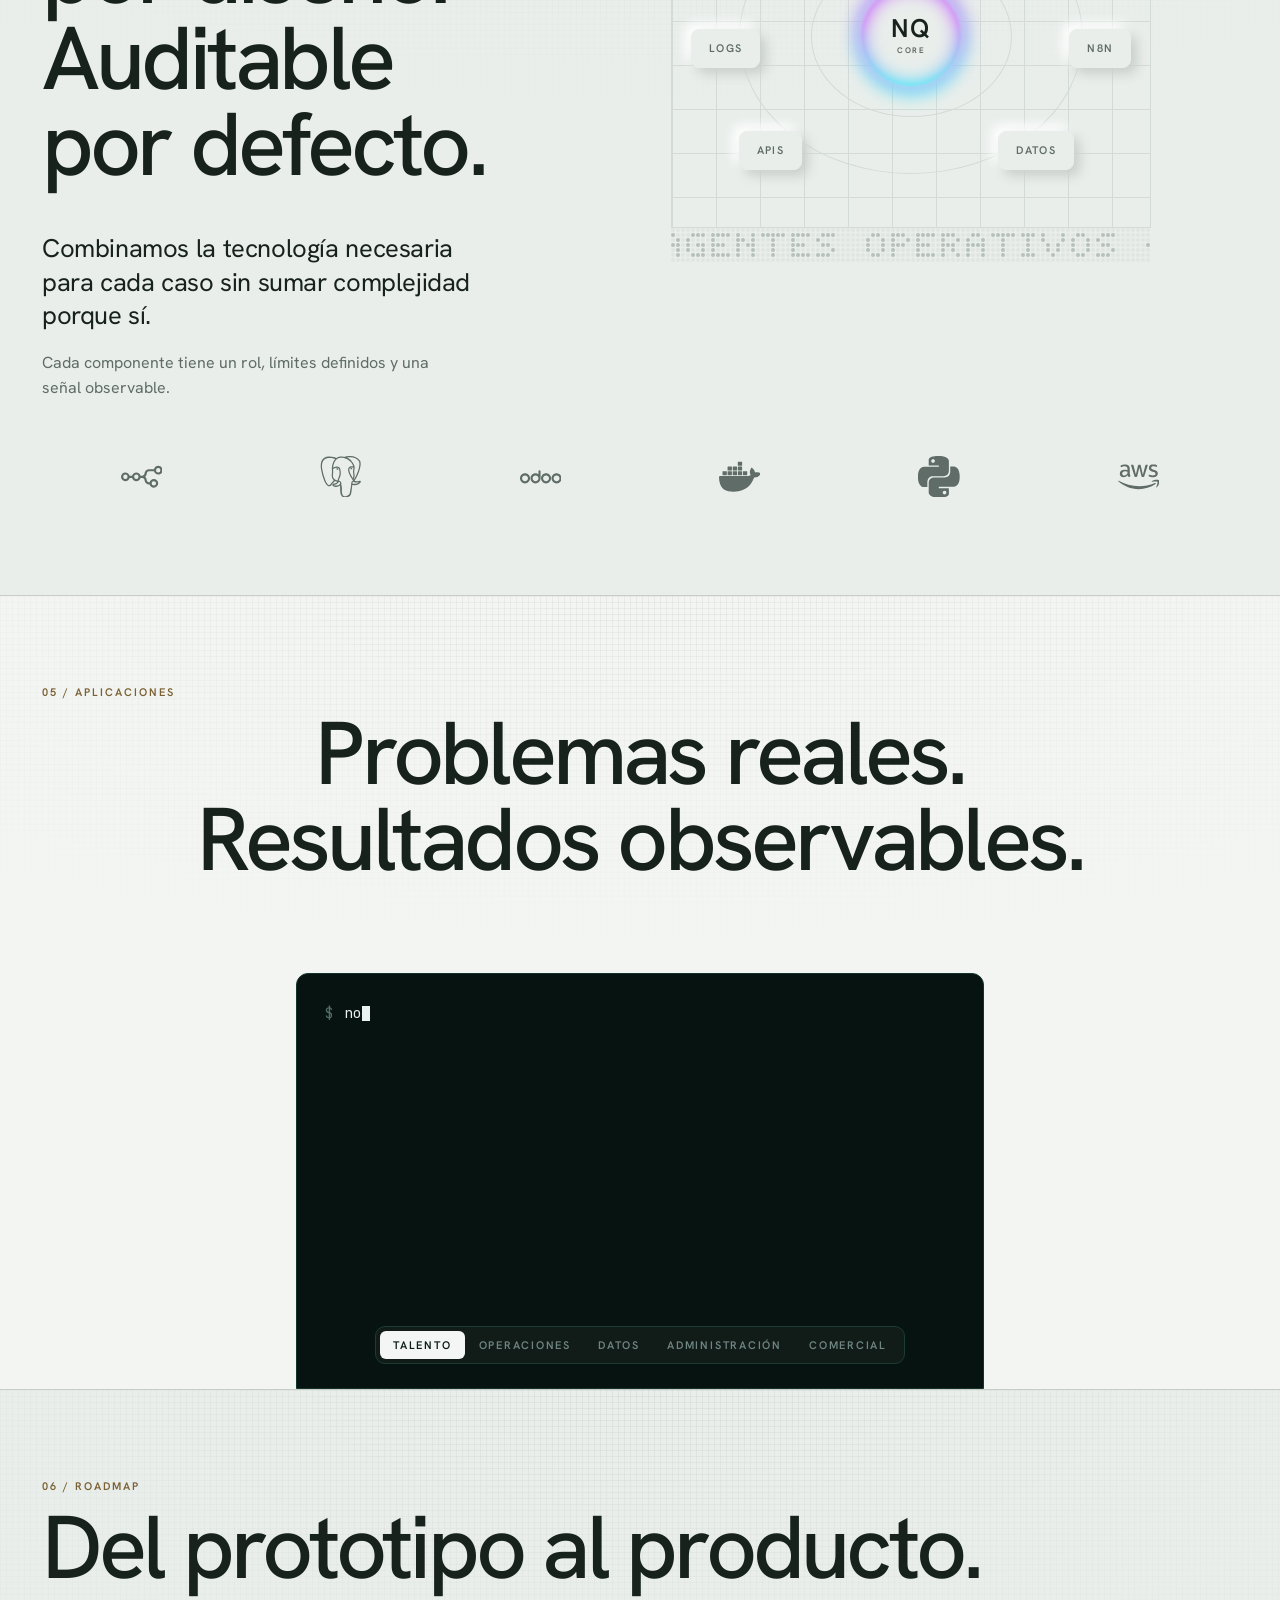
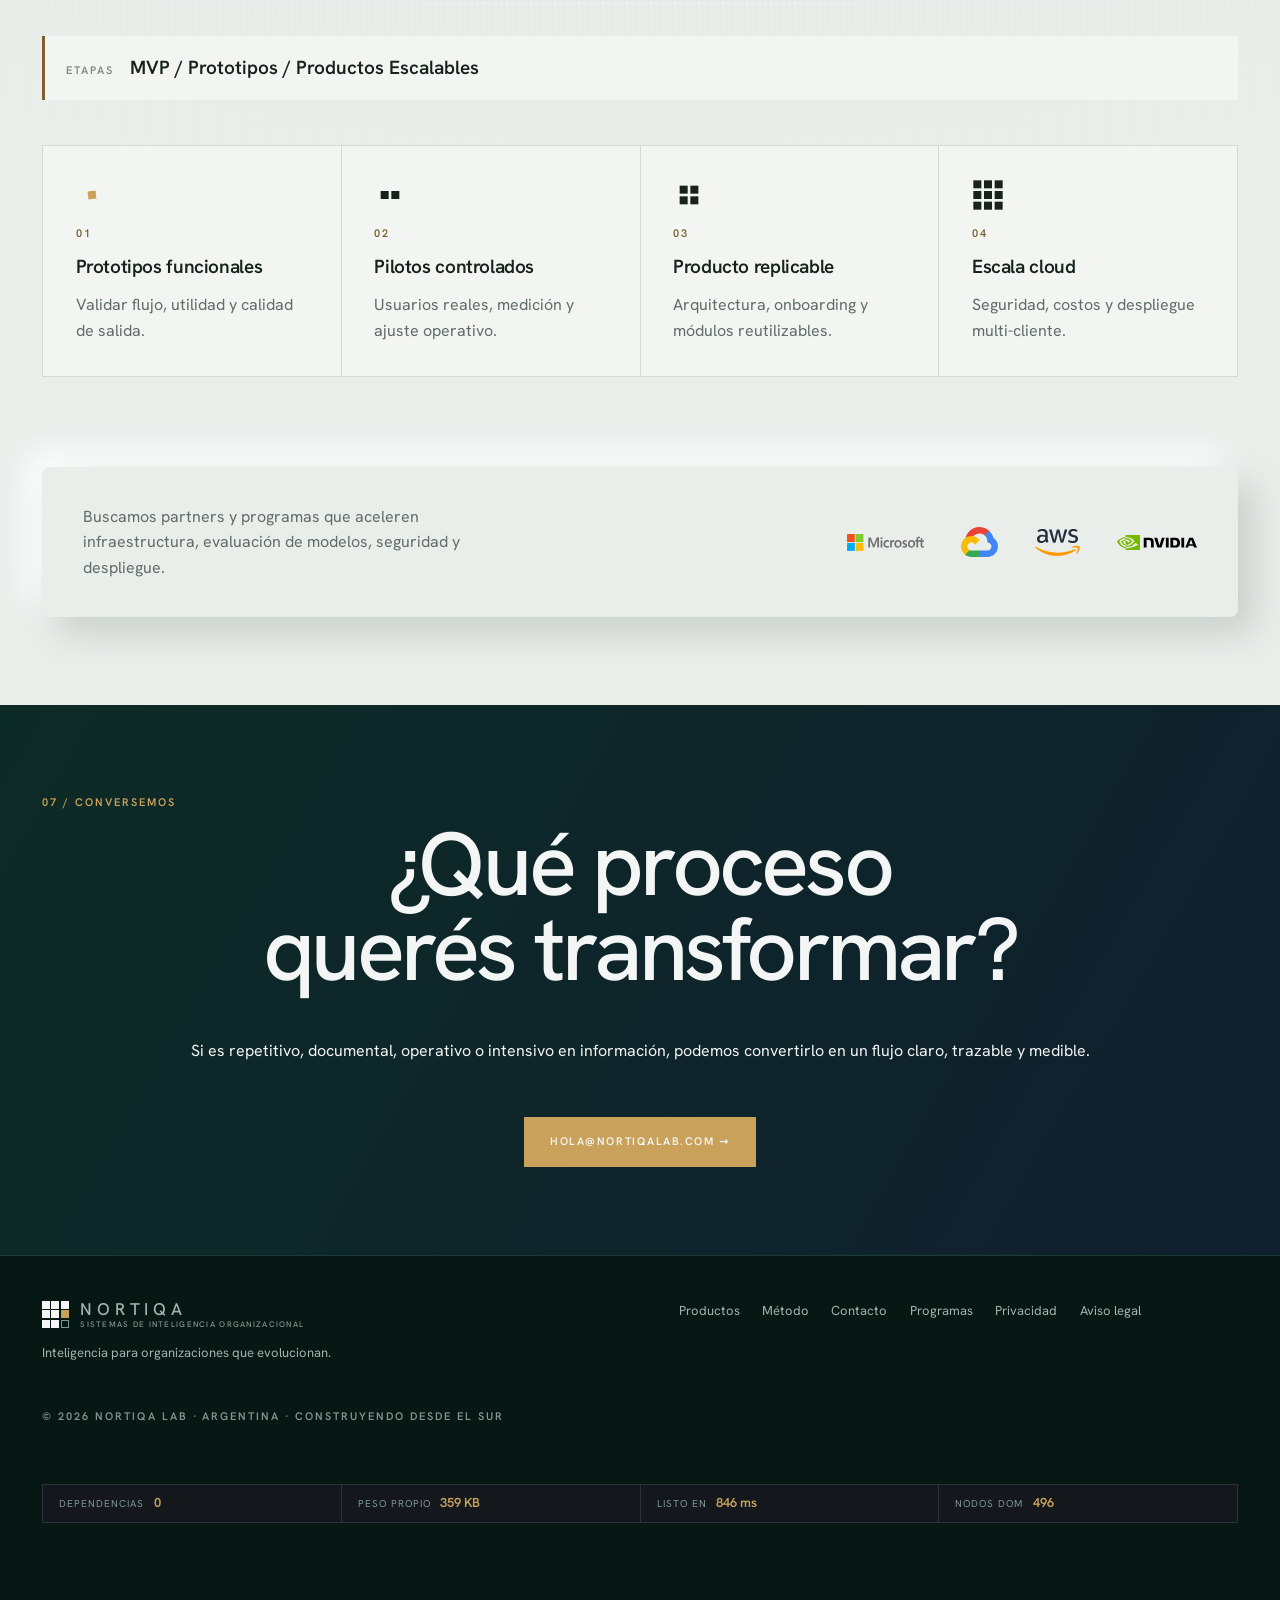
==== commit 8a745da4: "Fuera los cuatro CTA de las tarjetas de Productos Las tarjetas del capitulo Productos cerraban con u" ====
--- a/index.html
+++ b/index.html
@@ -3,7 +3,6 @@
   <head>
     <meta charset="utf-8">
     <meta name="viewport" content="width=device-width, initial-scale=1">
-    <meta name="robots" content="noindex, nofollow">
     <meta name="description" content="Nortiqa — sistemas de inteligencia organizacional. Transformamos estructuras en organizaciones capaces de aprender, adaptarse y evolucionar.">
     <meta name="theme-color" content="#040E0C">
     <title>Nortiqa Lab – Inteligencia artificial aplicada para operaciones reales.</title>
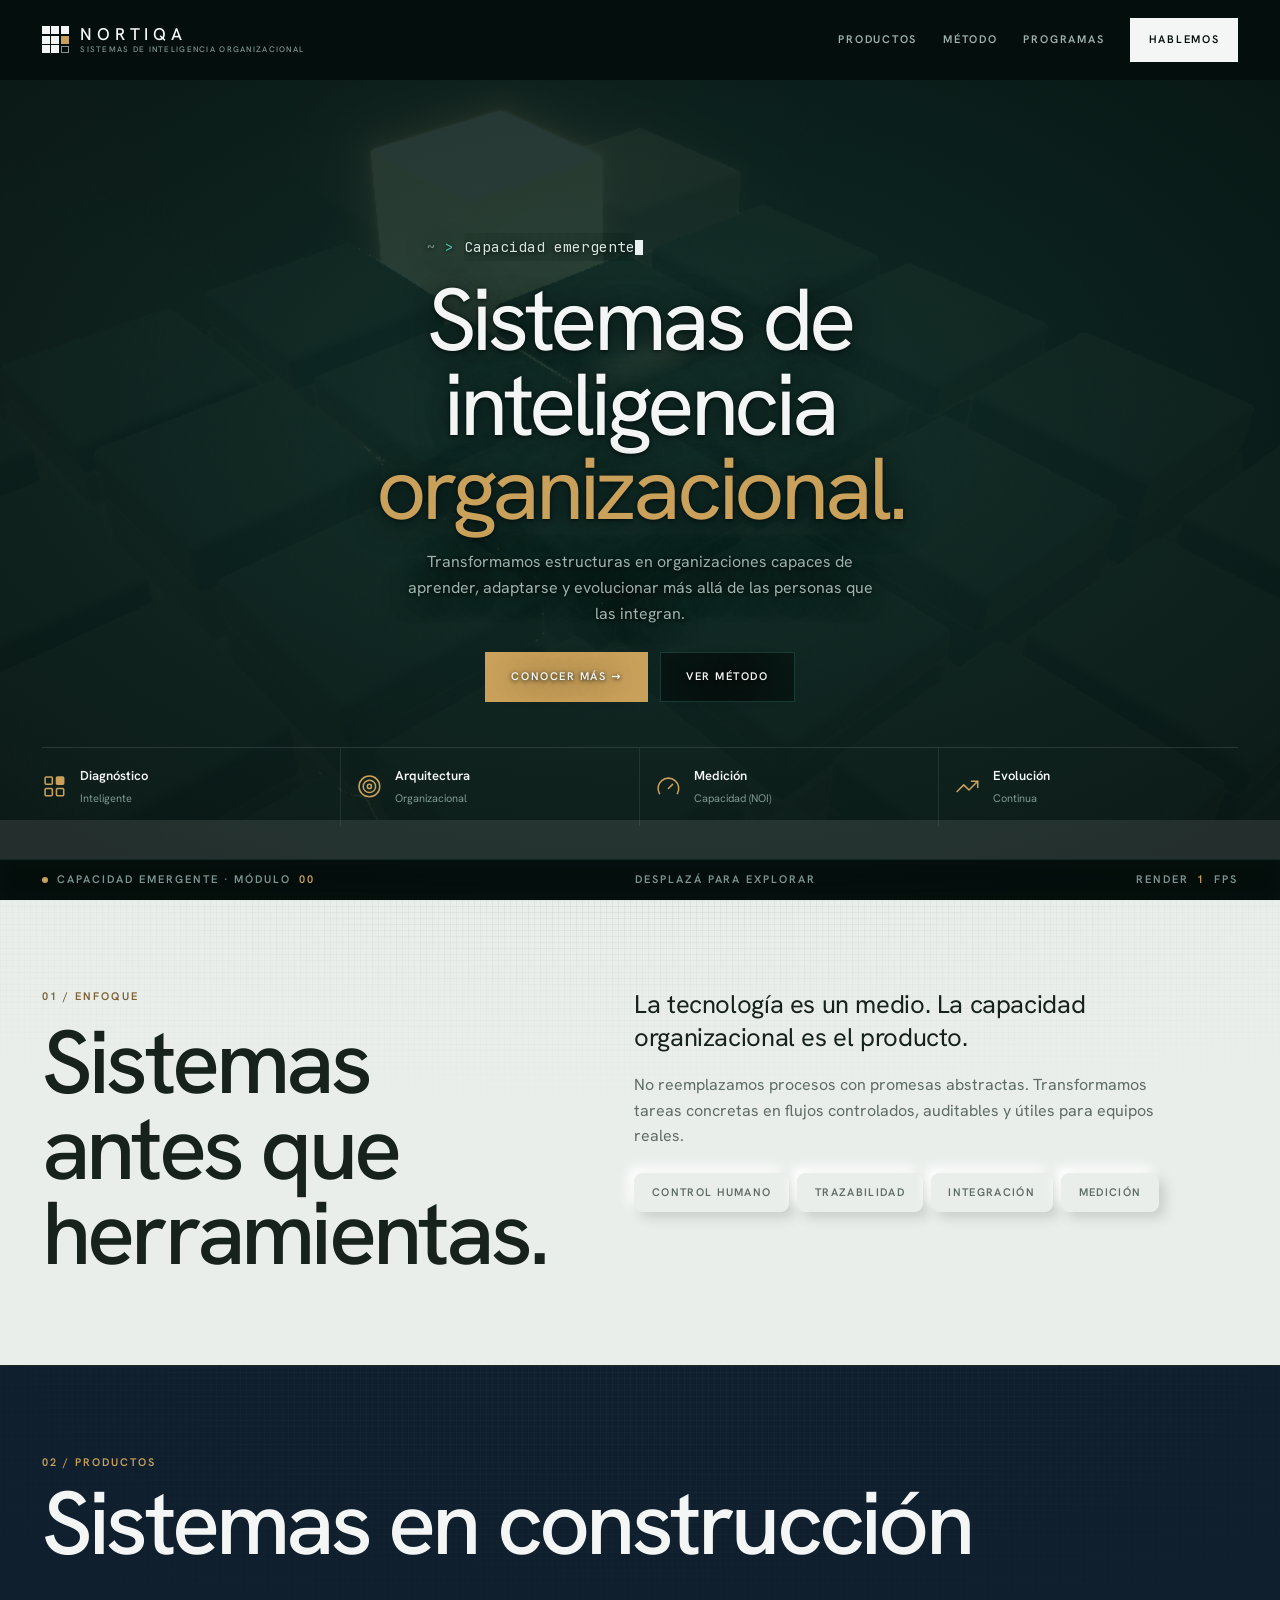
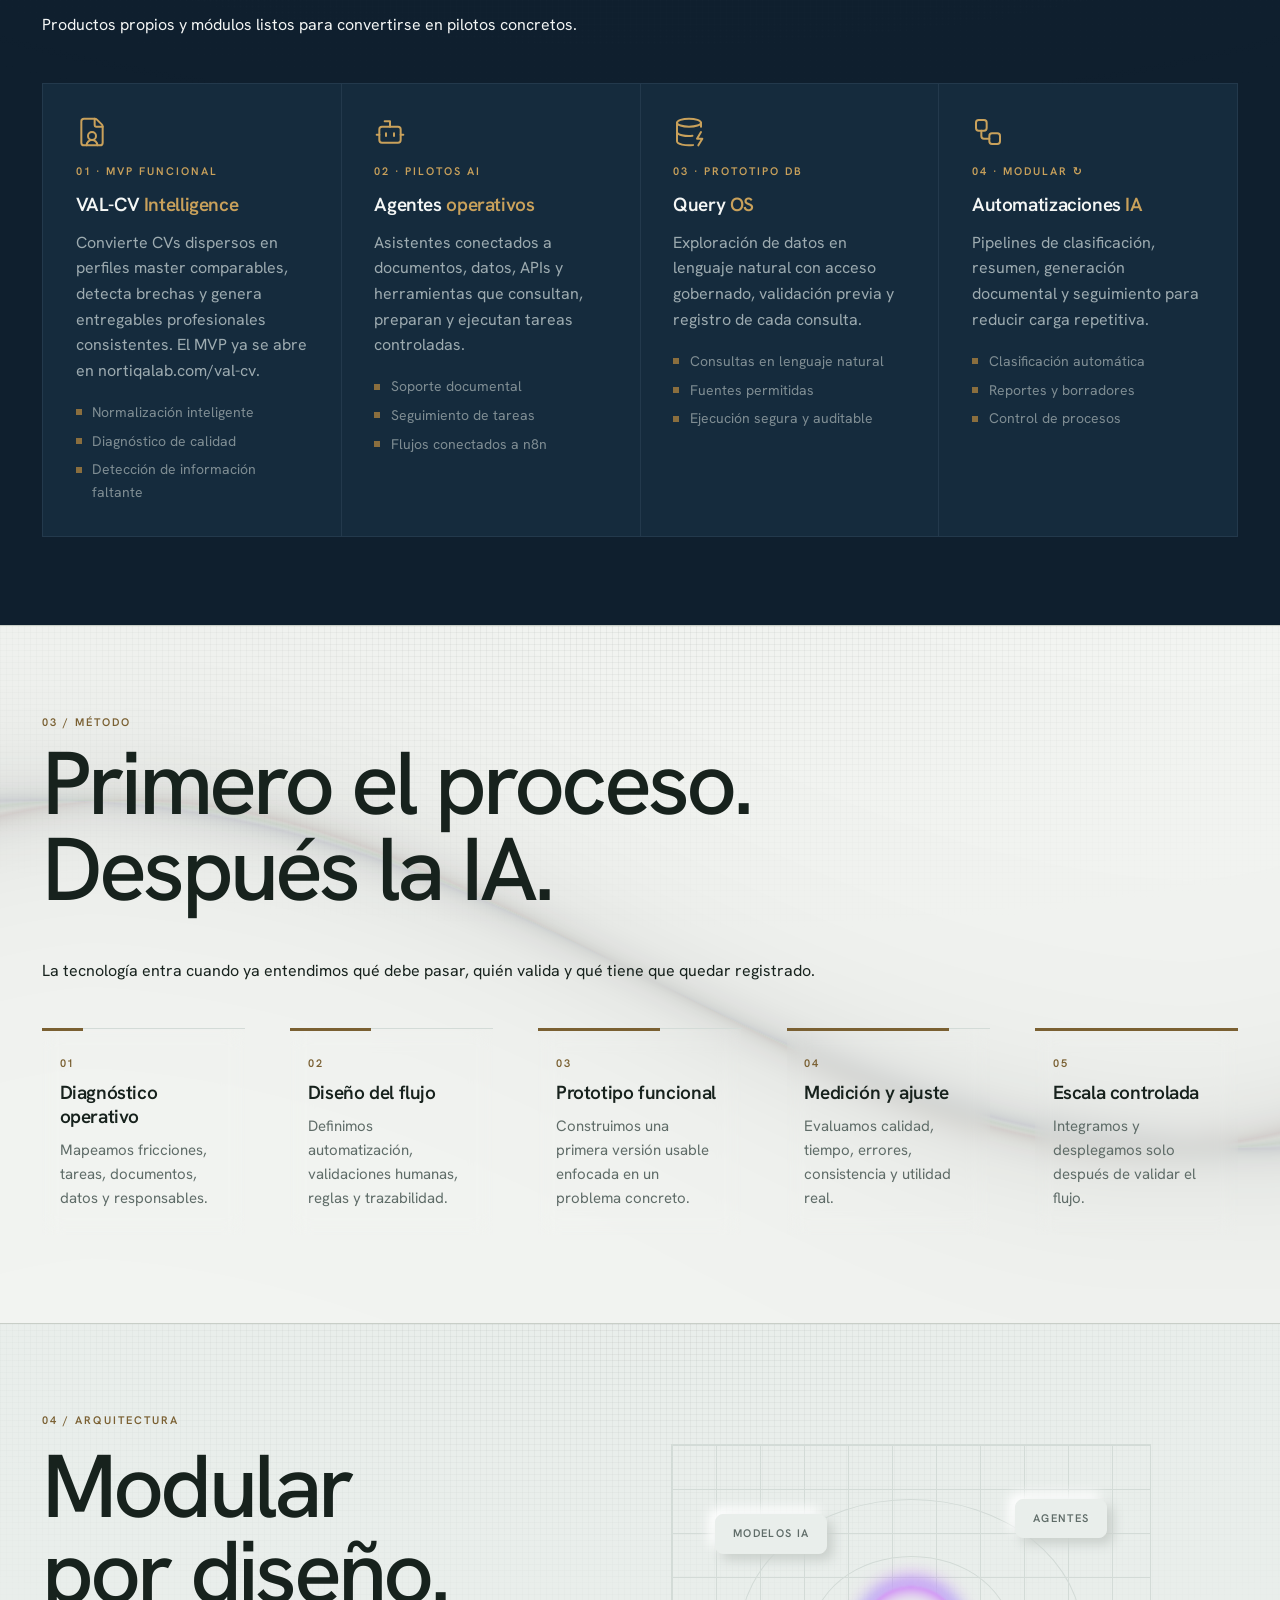
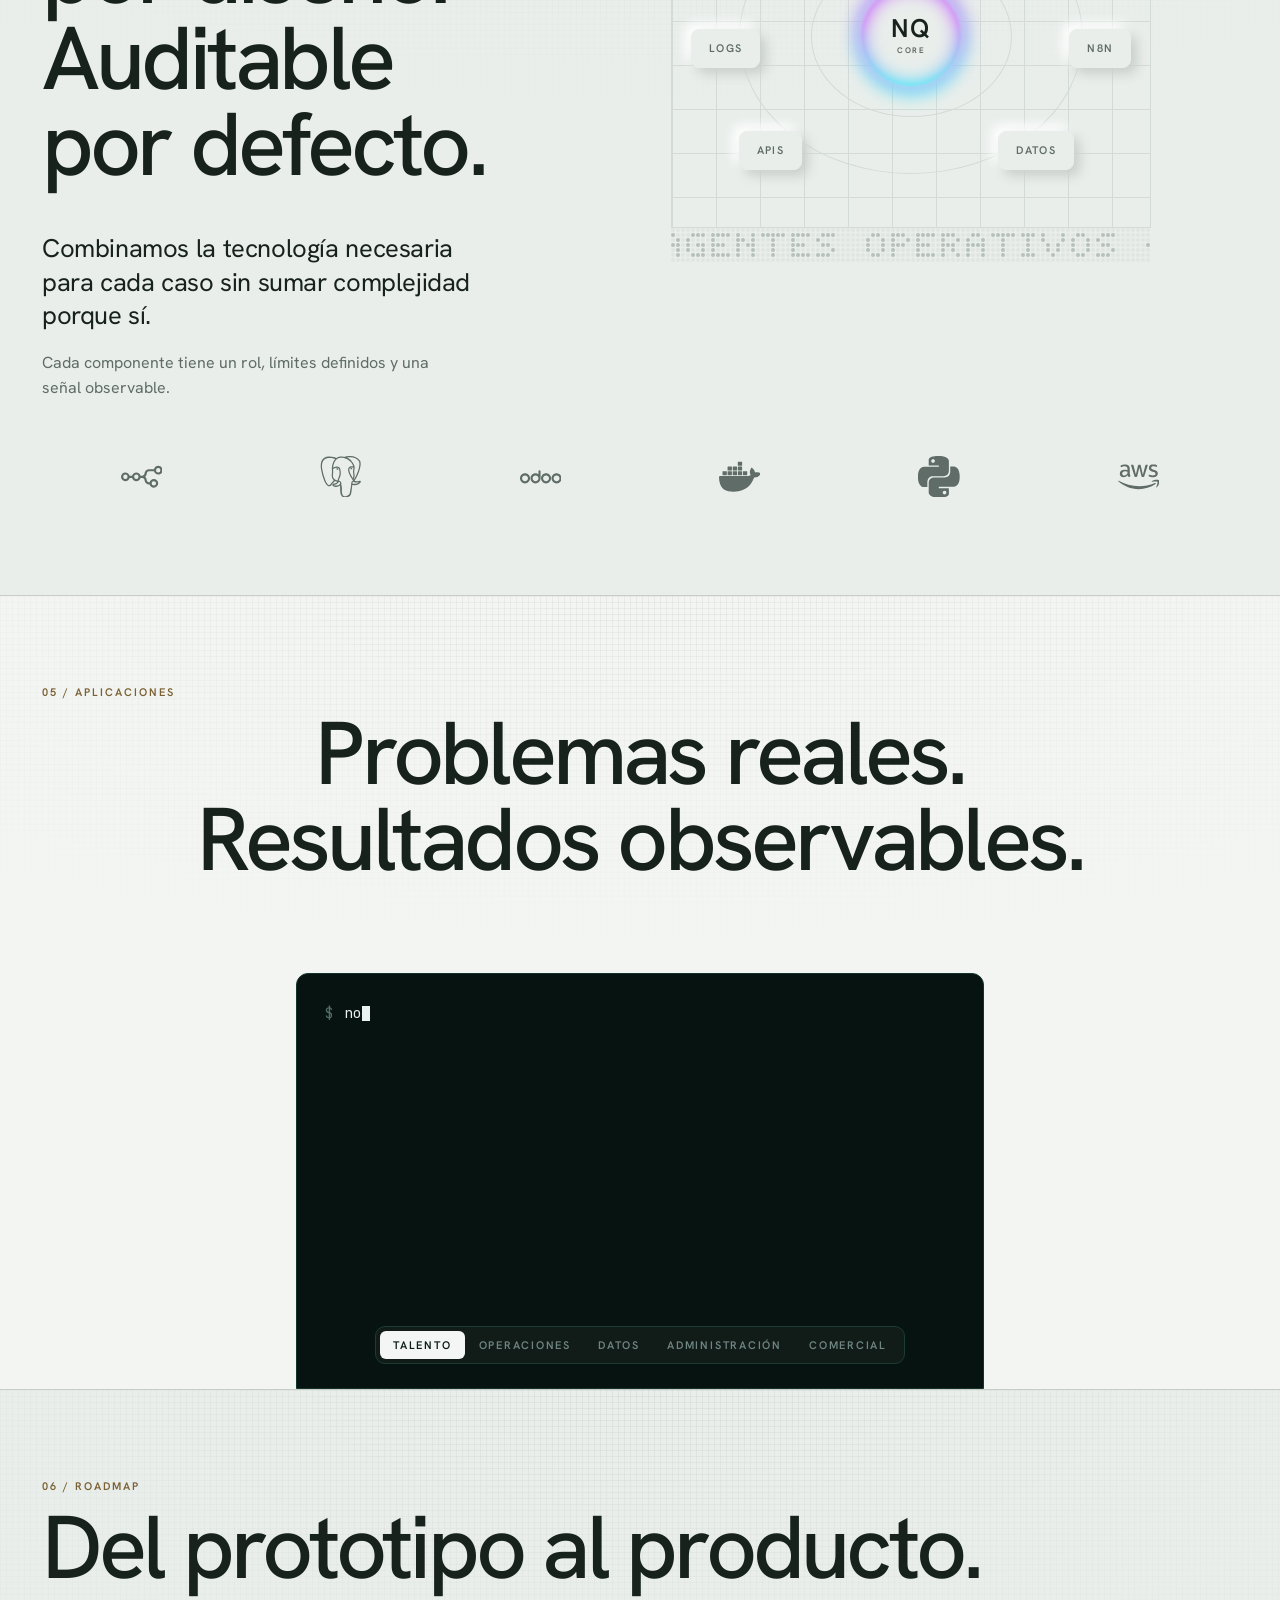
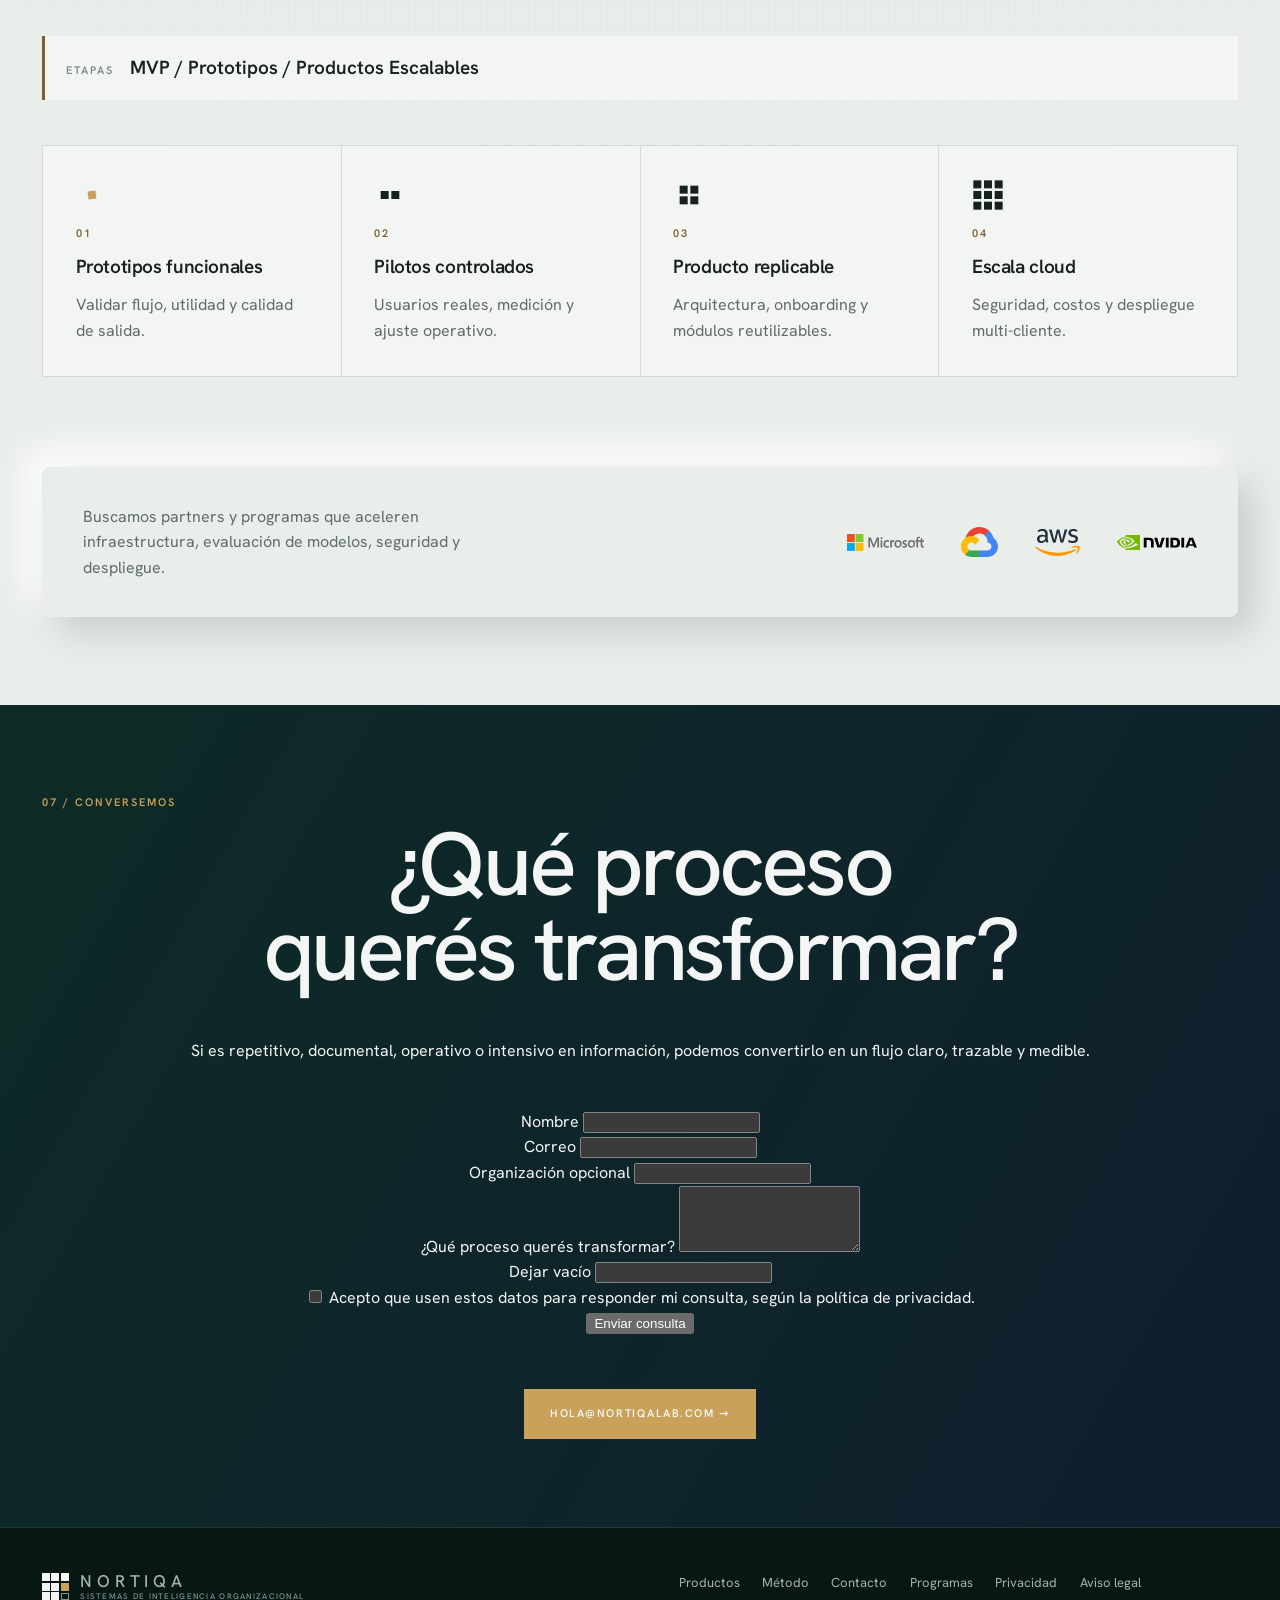
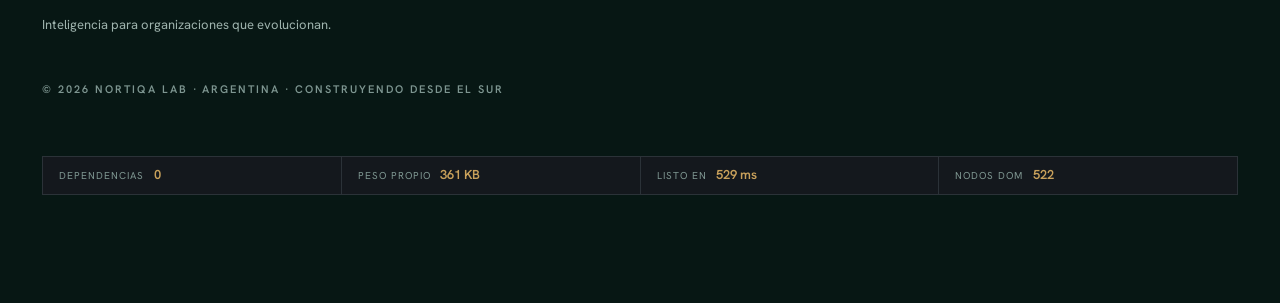
==== commit 628167c1: "Fuera los cuatro CTA de las tarjetas de Productos Las tarjetas del capitulo Productos cerraban con u" ====
--- a/index.html
+++ b/index.html
@@ -3,6 +3,7 @@
   <head>
     <meta charset="utf-8">
     <meta name="viewport" content="width=device-width, initial-scale=1">
+    <meta name="robots" content="noindex, nofollow">
     <meta name="description" content="Nortiqa — sistemas de inteligencia organizacional. Transformamos estructuras en organizaciones capaces de aprender, adaptarse y evolucionar.">
     <meta name="theme-color" content="#040E0C">
     <title>Nortiqa Lab – Inteligencia artificial aplicada para operaciones reales.</title>
@@ -17,6 +18,7 @@
     <script src="assets/js/terminal.js" defer></script>
     <script src="assets/js/tablero.js" defer></script>
     <script src="assets/js/volanta.js" defer></script>
+    <script src="assets/js/formulario.js" defer></script>
     <script src="assets/js/app.js" defer></script>
   </head>
   <body class="home">
@@ -425,11 +427,61 @@
         </header>
         <p>Si es repetitivo, documental, operativo o intensivo en información, podemos convertirlo en un flujo claro, trazable y medible.</p>
 
-
-        <!-- RAMA PROVISORIA. En `main` acá va el formulario de contacto;
-             esta rama lo saca y deja solo el correo, que es el camino que
-             funciona mientras no haya casilla ni webhook.
-             No editar esto a mano: se rehace desde main. -->
+        <!-- El destino vive en `data-destino` y ARRANCA VACÍO: sin él,
+             `formulario.js` deja el formulario inerte y muestra el correo.
+             Un formulario que acepta envíos sin tener a dónde entregarlos
+             pierde consultas en silencio, que es peor que no tenerlo.
+             Para activarlo: poner la URL del webhook acá. Nada más. -->
+        <form class="form" id="form-contacto" method="post" novalidate
+              data-destino=""
+              aria-labelledby="form-titulo">
+          <h3 id="form-titulo" class="solo-lectores">Formulario de contacto</h3>
+
+          <div class="form-campo">
+            <label for="f-nombre">Nombre</label>
+            <input id="f-nombre" name="nombre" type="text" required
+                   maxlength="80" autocomplete="name">
+          </div>
+          <div class="form-campo">
+            <label for="f-correo">Correo</label>
+            <input id="f-correo" name="correo" type="email" required
+                   maxlength="120" autocomplete="email" inputmode="email">
+          </div>
+          <div class="form-campo form-campo--ancho">
+            <label for="f-organizacion">Organización <span>opcional</span></label>
+            <input id="f-organizacion" name="organizacion" type="text"
+                   maxlength="80" autocomplete="organization">
+          </div>
+          <div class="form-campo form-campo--ancho">
+            <label for="f-mensaje">¿Qué proceso querés transformar?</label>
+            <textarea id="f-mensaje" name="mensaje" required rows="4"
+                      maxlength="2000"></textarea>
+          </div>
+
+          <!-- Trampa: ningún humano la ve ni la tabula; los bots la llenan.
+               Va oculta por CSS y no por `type="hidden"`, que los bots saltean. -->
+          <div class="form-trampa" aria-hidden="true">
+            <label for="f-sitio">Dejar vacío</label>
+            <input id="f-sitio" name="sitio" type="text" tabindex="-1" autocomplete="off">
+          </div>
+
+          <div class="form-campo form-campo--ancho form-acuerdo">
+            <input id="f-acuerdo" name="acuerdo" type="checkbox" required>
+            <label for="f-acuerdo">Acepto que usen estos datos para responder mi
+              consulta, según la <a href="privacidad.html">política de privacidad</a>.</label>
+          </div>
+
+          <button type="submit" class="form-enviar">Enviar consulta</button>
+
+          <!-- `role="status"` para que el lector de pantalla anuncie el
+               resultado sin que el foco se mueva. -->
+          <p class="form-estado" role="status" aria-live="polite"></p>
+        </form>
+
+        <!-- Un solo camino. "Proponer un piloto" mandaba a contacto.html, que
+             abajo del formulario competía con él y repetía el mismo destino.
+             Queda el correo, que es el camino que de verdad funciona hoy.
+             Al ser ahora `:first-child`, hereda el tratamiento en oro. -->
         <div class="acciones">
           <a href="mailto:hola@nortiqalab.com">hola@nortiqalab.com →</a>
         </div>
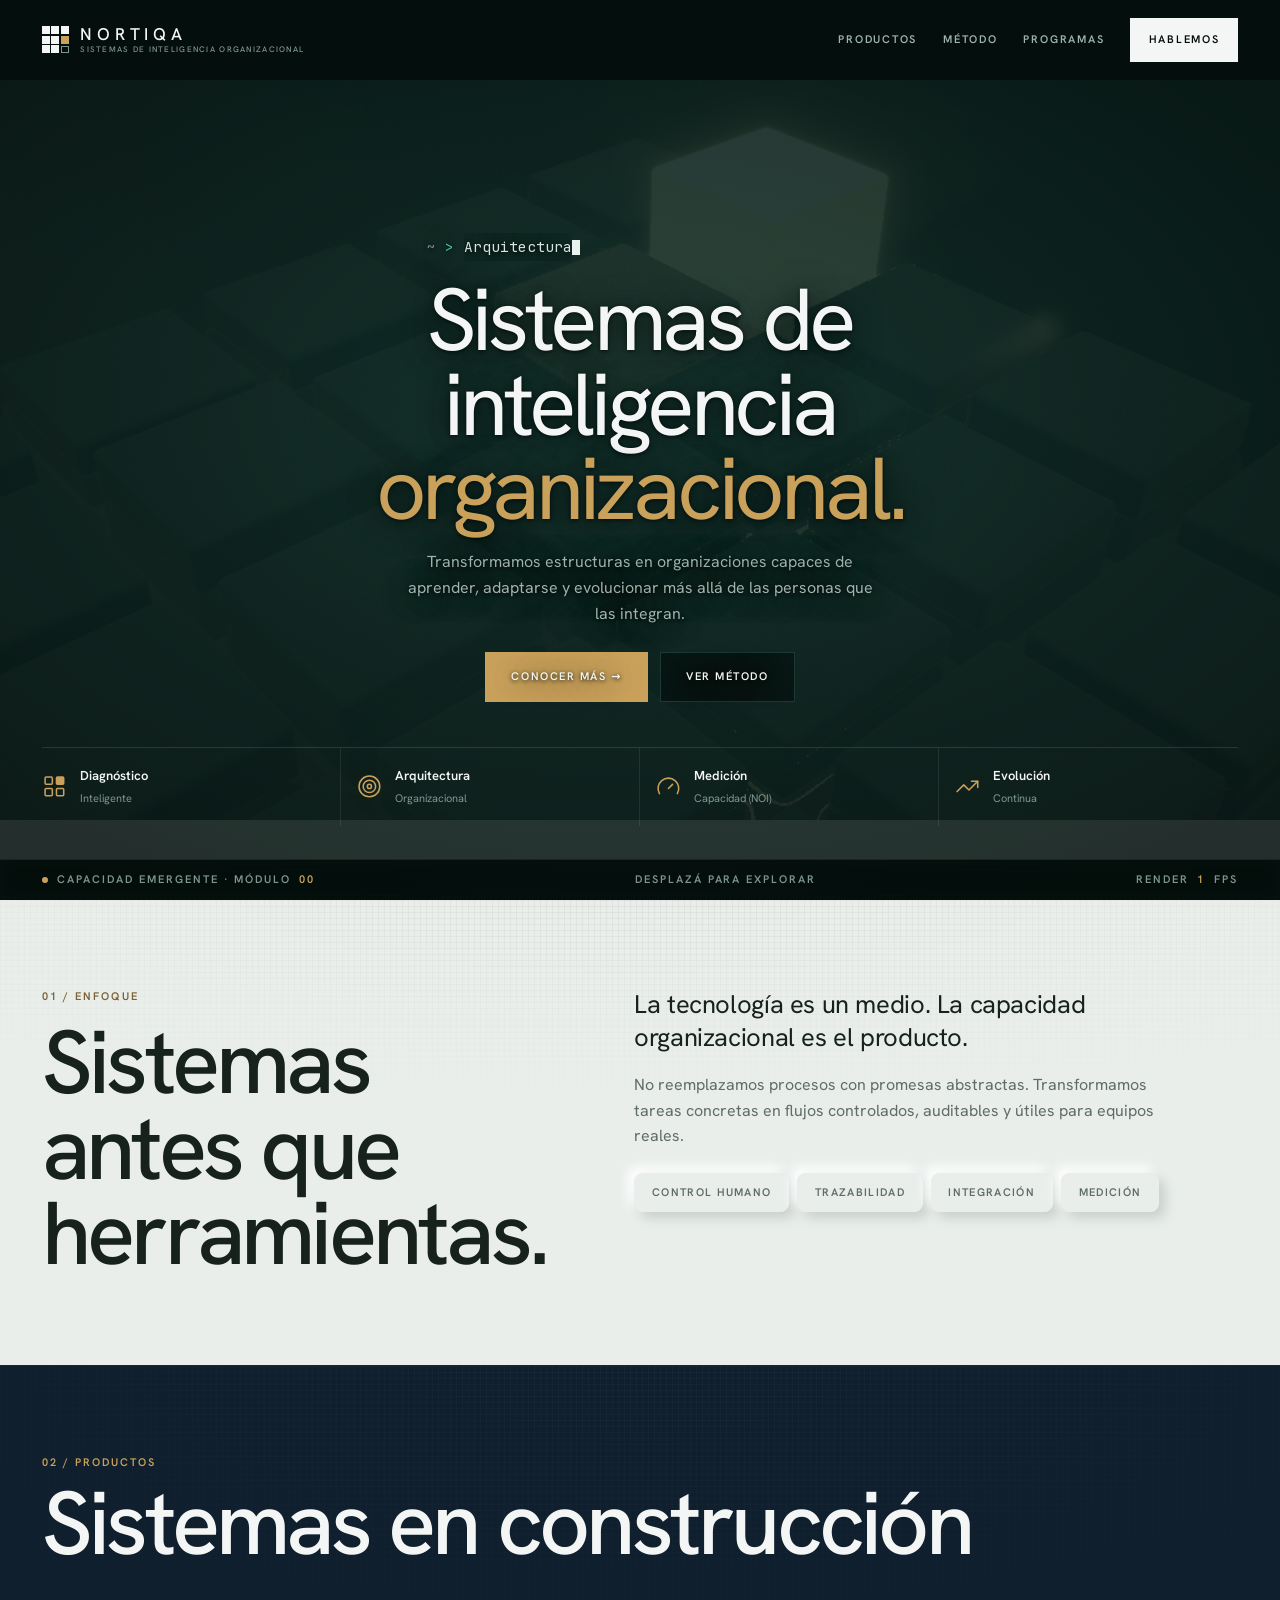
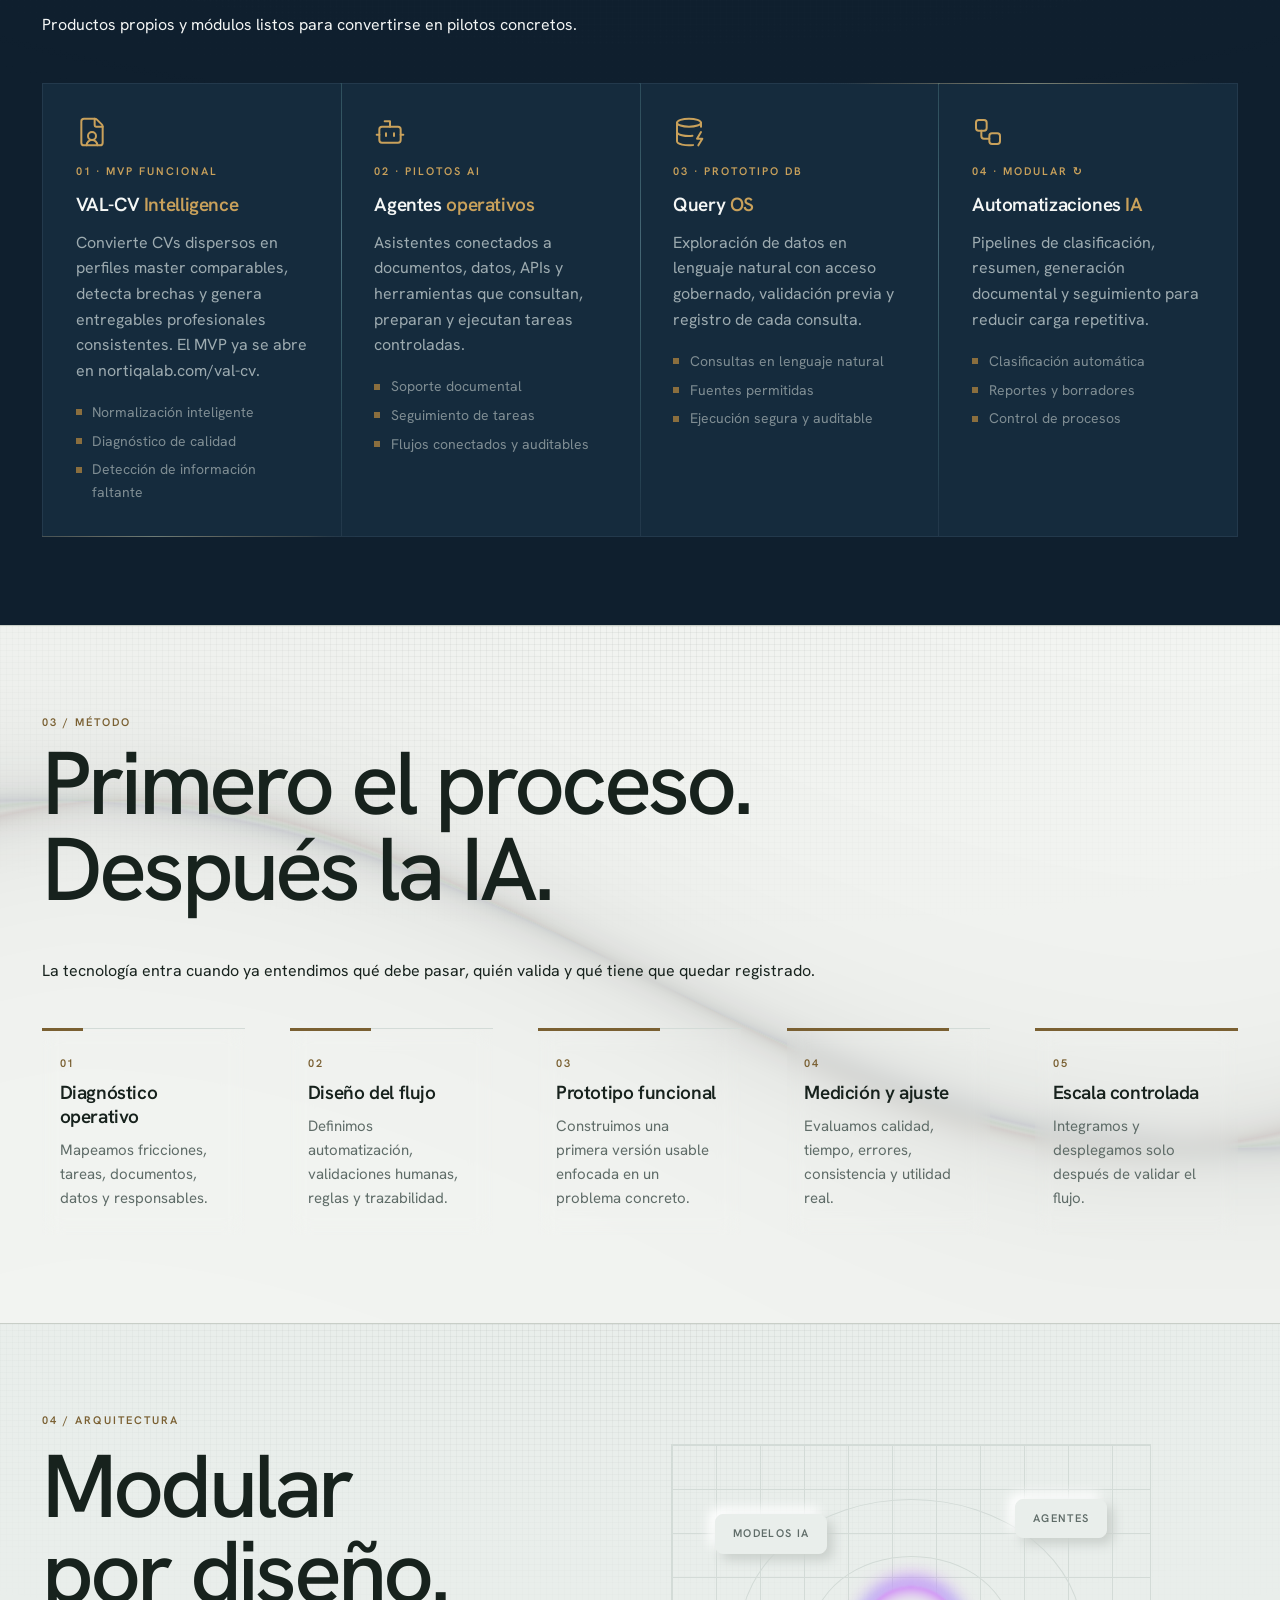
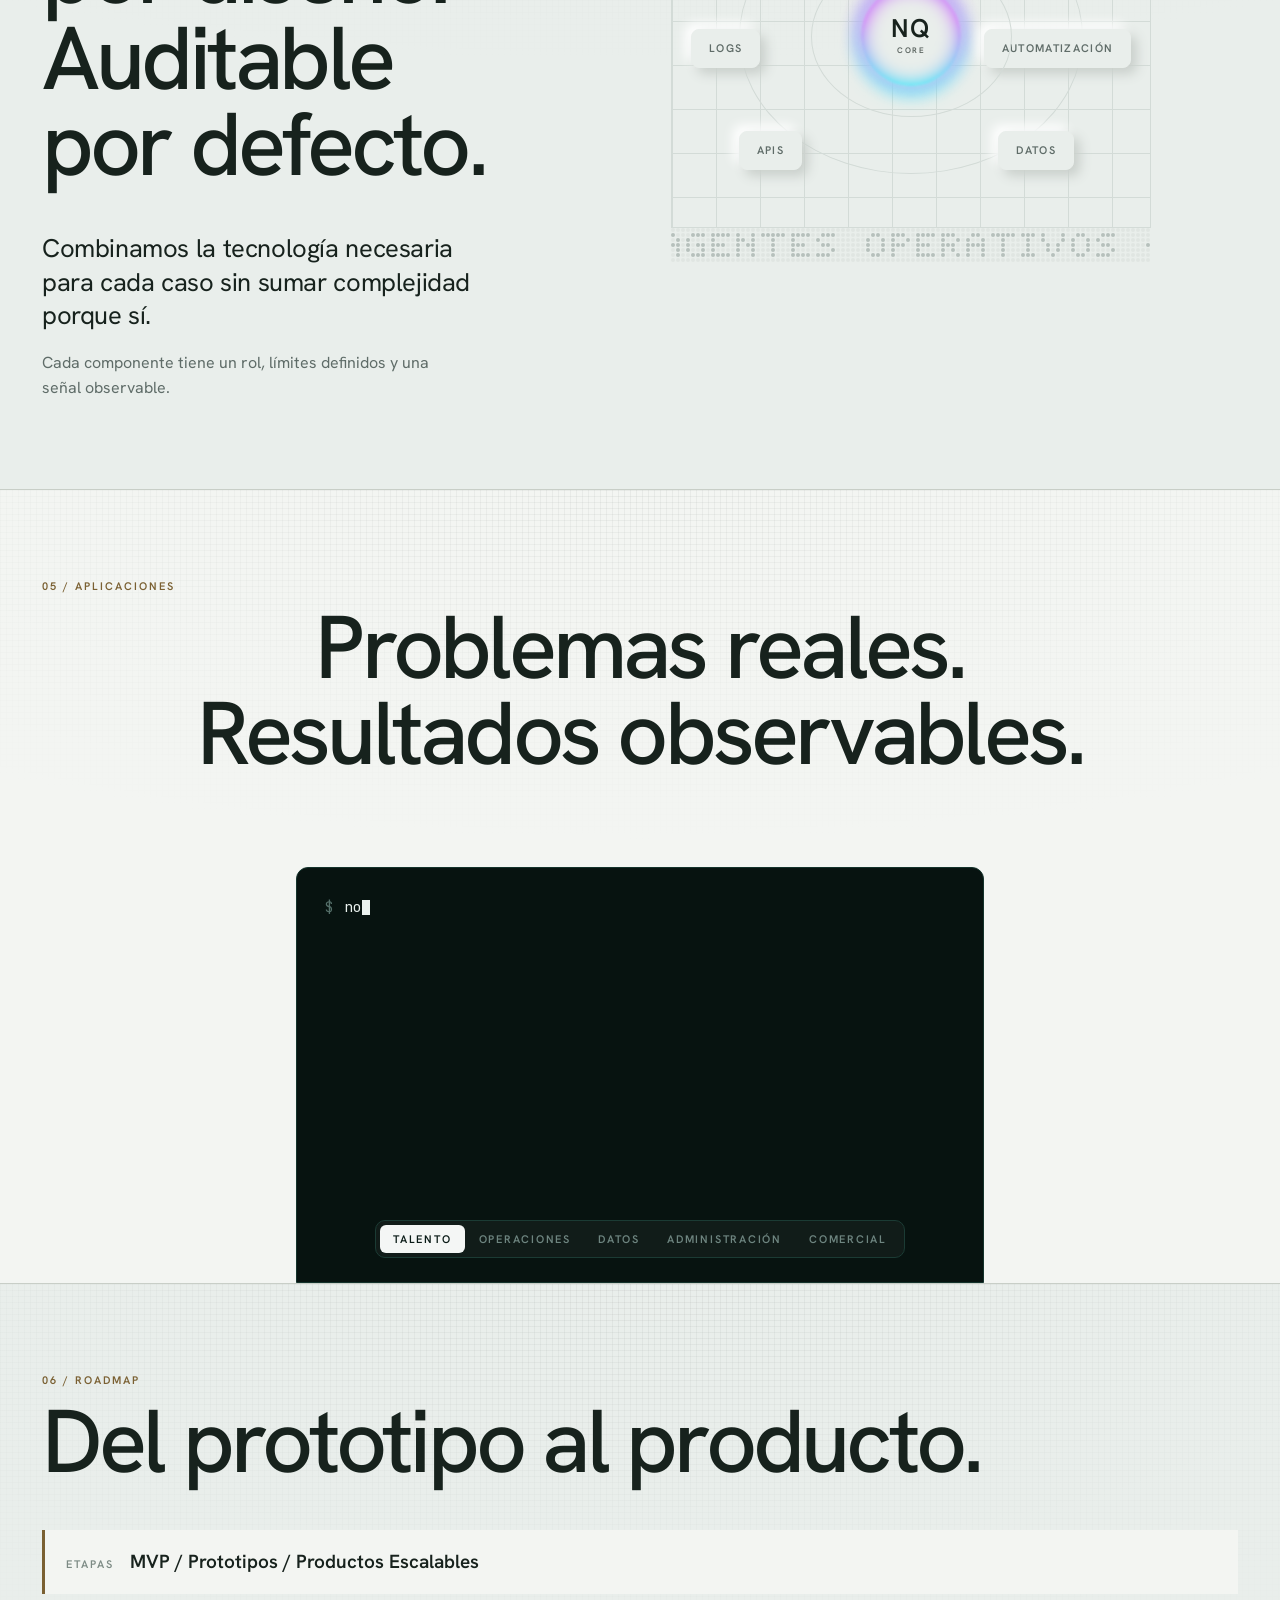
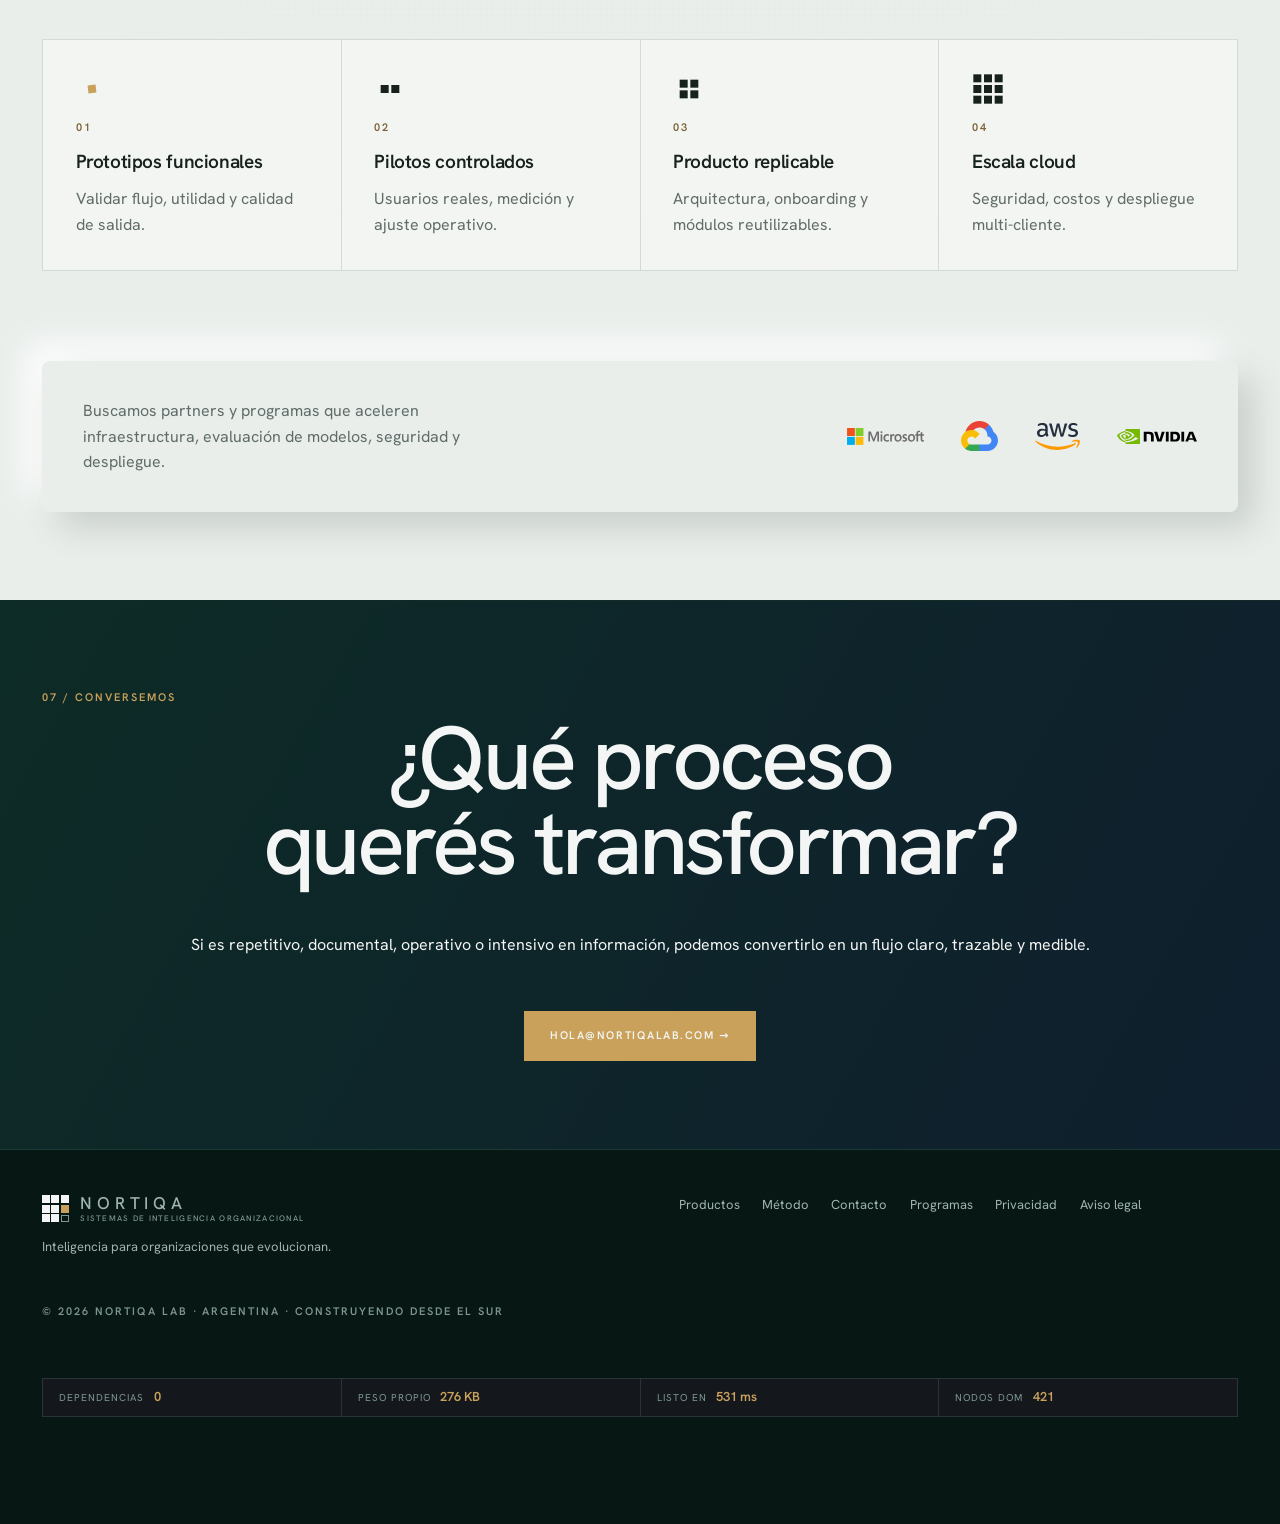
==== commit 4922b6b7: "Aplica el criterio de exposicion tecnica de Gio al sitio en produccion El hotfix 36cc982 del 2026-10" ====
--- a/index.html
+++ b/index.html
@@ -3,7 +3,6 @@
   <head>
     <meta charset="utf-8">
     <meta name="viewport" content="width=device-width, initial-scale=1">
-    <meta name="robots" content="noindex, nofollow">
     <meta name="description" content="Nortiqa — sistemas de inteligencia organizacional. Transformamos estructuras en organizaciones capaces de aprender, adaptarse y evolucionar.">
     <meta name="theme-color" content="#040E0C">
     <title>Nortiqa Lab – Inteligencia artificial aplicada para operaciones reales.</title>
@@ -14,11 +13,9 @@
     <script src="assets/js/scene.js" defer></script>
     <script src="assets/js/haz.js" defer></script>
     <script src="assets/js/onda.js" defer></script>
-    <script src="assets/js/marcas.js" defer></script>
     <script src="assets/js/terminal.js" defer></script>
     <script src="assets/js/tablero.js" defer></script>
     <script src="assets/js/volanta.js" defer></script>
-    <script src="assets/js/formulario.js" defer></script>
     <script src="assets/js/app.js" defer></script>
   </head>
   <body class="home">
@@ -143,7 +140,7 @@
               <ul>
                 <li>Soporte documental</li>
                 <li>Seguimiento de tareas</li>
-                <li>Flujos conectados a n8n</li>
+                <li>Flujos conectados y auditables</li>
               </ul>
             </article>
             <article class="tarjeta">
@@ -224,7 +221,7 @@
             </div>
           </div>
           <div class="arq">
-          <div class="mapa" role="img" aria-label="Núcleo Nortiqa rodeado de modelos de IA, agentes, n8n, datos, APIs y logs">
+          <div class="mapa" role="img" aria-label="Núcleo Nortiqa rodeado de modelos de IA, agentes, automatización, datos, APIs y registros">
           <!-- El núcleo. Adentro, `lucky-falcon-75` de xXJollyHAKERXx
                (uiverse.io, MIT) copiado tal cual —sus dos divs— y el rótulo.
                El envoltorio existe porque el `.spinner` GIRA: el rótulo tiene
@@ -236,7 +233,7 @@
           </span>
           <span class="chip mapa-item m1">Modelos IA</span>
           <span class="chip mapa-item m2">Agentes</span>
-          <span class="chip mapa-item m3">n8n</span>
+          <span class="chip mapa-item m3">Automatización</span>
           <span class="chip mapa-item m4">Datos</span>
           <span class="chip mapa-item m5">APIs</span>
           <span class="chip mapa-item m6">Logs</span>
@@ -255,40 +252,6 @@
           <span>Productos IA</span>
           </div>
           <div class="tablero" id="tablero"></div>
-          </div>
-        </div>
-        <div class="marcas" aria-label="Tecnologías que operamos">
-          <!-- Logos de Simple Icons (simpleicons.org), CC0-1.0. Las marcas siguen
-               siendo de sus dueños; acá figuran como stack, no como sociedad. -->
-          <div class="marca-col">
-            <span class="marca on" role="img" aria-label="n8n"><svg viewBox="0 0 24 24" aria-hidden="true"><path d="M21.4737 5.6842c-1.1772 0-2.1663.8051-2.4468 1.8947h-2.8955c-1.235 0-2.289.893-2.492 2.111l-.1038.623a1.263 1.263 0 0 1-1.246 1.0555H11.289c-.2805-1.0896-1.2696-1.8947-2.4468-1.8947s-2.1663.8051-2.4467 1.8947H4.973c-.2805-1.0896-1.2696-1.8947-2.4468-1.8947C1.1311 9.4737 0 10.6047 0 12s1.131 2.5263 2.5263 2.5263c1.1772 0 2.1663-.8051 2.4468-1.8947h1.4223c.2804 1.0896 1.2696 1.8947 2.4467 1.8947 1.1772 0 2.1663-.8051 2.4468-1.8947h1.0008a1.263 1.263 0 0 1 1.2459 1.0555l.1038.623c.203 1.218 1.257 2.111 2.492 2.111h.3692c.2804 1.0895 1.2696 1.8947 2.4468 1.8947 1.3952 0 2.5263-1.131 2.5263-2.5263s-1.131-2.5263-2.5263-2.5263c-1.1772 0-2.1664.805-2.4468 1.8947h-.3692a1.263 1.263 0 0 1-1.246-1.0555l-.1037-.623A2.52 2.52 0 0 0 13.9607 12a2.52 2.52 0 0 0 .821-1.4794l.1038-.623a1.263 1.263 0 0 1 1.2459-1.0555h2.8955c.2805 1.0896 1.2696 1.8947 2.4468 1.8947 1.3952 0 2.5263-1.131 2.5263-2.5263s-1.131-2.5263-2.5263-2.5263m0 1.2632a1.263 1.263 0 0 1 1.2631 1.2631 1.263 1.263 0 0 1-1.2631 1.2632 1.263 1.263 0 0 1-1.2632-1.2632 1.263 1.263 0 0 1 1.2632-1.2631M2.5263 10.7368A1.263 1.263 0 0 1 3.7895 12a1.263 1.263 0 0 1-1.2632 1.2632A1.263 1.263 0 0 1 1.2632 12a1.263 1.263 0 0 1 1.2631-1.2632m6.3158 0A1.263 1.263 0 0 1 10.1053 12a1.263 1.263 0 0 1-1.2632 1.2632A1.263 1.263 0 0 1 7.579 12a1.263 1.263 0 0 1 1.2632-1.2632m10.1053 3.7895a1.263 1.263 0 0 1 1.2631 1.2632 1.263 1.263 0 0 1-1.2631 1.2631 1.263 1.263 0 0 1-1.2632-1.2631 1.263 1.263 0 0 1 1.2632-1.2632"/></svg></span>
-            <span class="marca" role="img" aria-label="Ubuntu"><svg viewBox="0 0 24 24" aria-hidden="true"><path d="M17.61.455a3.41 3.41 0 0 0-3.41 3.41 3.41 3.41 0 0 0 3.41 3.41 3.41 3.41 0 0 0 3.41-3.41 3.41 3.41 0 0 0-3.41-3.41zM12.92.8C8.923.777 5.137 2.941 3.148 6.451a4.5 4.5 0 0 1 .26-.007 4.92 4.92 0 0 1 2.585.737A8.316 8.316 0 0 1 12.688 3.6 4.944 4.944 0 0 1 13.723.834 11.008 11.008 0 0 0 12.92.8zm9.226 4.994a4.915 4.915 0 0 1-1.918 2.246 8.36 8.36 0 0 1-.273 8.303 4.89 4.89 0 0 1 1.632 2.54 11.156 11.156 0 0 0 .559-13.089zM3.41 7.932A3.41 3.41 0 0 0 0 11.342a3.41 3.41 0 0 0 3.41 3.409 3.41 3.41 0 0 0 3.41-3.41 3.41 3.41 0 0 0-3.41-3.41zm2.027 7.866a4.908 4.908 0 0 1-2.915.358 11.1 11.1 0 0 0 7.991 6.698 11.234 11.234 0 0 0 2.422.249 4.879 4.879 0 0 1-.999-2.85 8.484 8.484 0 0 1-.836-.136 8.304 8.304 0 0 1-5.663-4.32zm11.405.928a3.41 3.41 0 0 0-3.41 3.41 3.41 3.41 0 0 0 3.41 3.41 3.41 3.41 0 0 0 3.41-3.41 3.41 3.41 0 0 0-3.41-3.41z"/></svg></span>
-            <span class="marca" role="img" aria-label="ChatGPT"><svg viewBox="0 0 256 260" aria-hidden="true"><path d="M239.183914,106.202783 C245.054304,88.5242096 243.02228,69.1733805 233.607599,53.0998864 C219.451678,28.4588021 190.999703,15.7836129 163.213007,21.739505 C147.554077,4.32145883 123.794909,-3.42398554 100.87901,1.41873898 C77.9631105,6.26146349 59.3690093,22.9572536 52.0959621,45.2214219 C33.8436494,48.9644867 18.0901721,60.392749 8.86672513,76.5818033 C-5.443491,101.182962 -2.19544431,132.215255 16.8986662,153.320094 C11.0060865,170.990656 13.0197283,190.343991 22.4238231,206.422991 C36.5975553,231.072344 65.0680342,243.746566 92.8695738,237.783372 C105.235639,251.708249 123.001113,259.630942 141.623968,259.52692 C170.105359,259.552169 195.337611,241.165718 204.037777,214.045661 C222.28734,210.296356 238.038489,198.869783 247.267014,182.68528 C261.404453,158.127515 258.142494,127.262775 239.183914,106.202783 L239.183914,106.202783 Z M141.623968,242.541207 C130.255682,242.559177 119.243876,238.574642 110.519381,231.286197 L112.054146,230.416496 L163.724595,200.590881 C166.340648,199.056444 167.954321,196.256818 167.970781,193.224005 L167.970781,120.373788 L189.815614,133.010026 C190.034132,133.121423 190.186235,133.330564 190.224885,133.572774 L190.224885,193.940229 C190.168603,220.758427 168.442166,242.484864 141.623968,242.541207 Z M37.1575749,197.93062 C31.456498,188.086359 29.4094818,176.546984 31.3766237,165.342426 L32.9113895,166.263285 L84.6329973,196.088901 C87.2389349,197.618207 90.4682717,197.618207 93.0742093,196.088901 L156.255402,159.663793 L156.255402,184.885111 C156.243557,185.149771 156.111725,185.394602 155.89729,185.550176 L103.561776,215.733903 C80.3054953,229.131632 50.5924954,221.165435 37.1575749,197.93062 Z M23.5493181,85.3811273 C29.2899861,75.4733097 38.3511911,67.9162648 49.1287482,64.0478825 L49.1287482,125.438515 C49.0891492,128.459425 50.6965386,131.262556 53.3237748,132.754232 L116.198014,169.025864 L94.3531808,181.662102 C94.1132325,181.789434 93.8257461,181.789434 93.5857979,181.662102 L41.3526015,151.529534 C18.1419426,138.076098 10.1817681,108.385562 23.5493181,85.125333 L23.5493181,85.3811273 Z M203.0146,127.075598 L139.935725,90.4458545 L161.7294,77.8607748 C161.969348,77.7334434 162.256834,77.7334434 162.496783,77.8607748 L214.729979,108.044502 C231.032329,117.451747 240.437294,135.426109 238.871504,154.182739 C237.305714,172.939368 225.050719,189.105572 207.414262,195.67963 L207.414262,134.288998 C207.322521,131.276867 205.650697,128.535853 203.0146,127.075598 Z M224.757116,94.3850867 L223.22235,93.4642272 L171.60306,63.3828173 C168.981293,61.8443751 165.732456,61.8443751 163.110689,63.3828173 L99.9806554,99.8079259 L99.9806554,74.5866077 C99.9533004,74.3254088 100.071095,74.0701869 100.287609,73.9215426 L152.520805,43.7889738 C168.863098,34.3743518 189.174256,35.2529043 204.642579,46.0434841 C220.110903,56.8340638 227.949269,75.5923959 224.757116,94.1804513 L224.757116,94.3850867 Z M88.0606409,139.097931 L66.2158076,126.512851 C65.9950399,126.379091 65.8450965,126.154176 65.8065367,125.898945 L65.8065367,65.684966 C65.8314495,46.8285367 76.7500605,29.6846032 93.8270852,21.6883055 C110.90411,13.6920079 131.063833,16.2835462 145.5632,28.338998 L144.028434,29.2086986 L92.3579852,59.0343142 C89.7419327,60.5687513 88.1282597,63.3683767 88.1117998,66.4011901 L88.0606409,139.097931 Z M99.9294965,113.5185 L128.06687,97.3011417 L156.255402,113.5185 L156.255402,145.953218 L128.169187,162.170577 L99.9806554,145.953218 L99.9294965,113.5185 Z"/></svg></span>
-          </div>
-          <div class="marca-col">
-            <span class="marca on" role="img" aria-label="PostgreSQL"><svg viewBox="0 0 24 24" aria-hidden="true"><path d="M23.5594 14.7228a.5269.5269 0 0 0-.0563-.1191c-.139-.2632-.4768-.3418-1.0074-.2321-1.6533.3411-2.2935.1312-2.5256-.0191 1.342-2.0482 2.445-4.522 3.0411-6.8297.2714-1.0507.7982-3.5237.1222-4.7316a1.5641 1.5641 0 0 0-.1509-.235C21.6931.9086 19.8007.0248 17.5099.0005c-1.4947-.0158-2.7705.3461-3.1161.4794a9.449 9.449 0 0 0-.5159-.0816 8.044 8.044 0 0 0-1.3114-.1278c-1.1822-.0184-2.2038.2642-3.0498.8406-.8573-.3211-4.7888-1.645-7.2219.0788C.9359 2.1526.3086 3.8733.4302 6.3043c.0409.818.5069 3.334 1.2423 5.7436.4598 1.5065.9387 2.7019 1.4334 3.582.553.9942 1.1259 1.5933 1.7143 1.7895.4474.1491 1.1327.1441 1.8581-.7279.8012-.9635 1.5903-1.8258 1.9446-2.2069.4351.2355.9064.3625 1.39.3772a.0569.0569 0 0 0 .0004.0041 11.0312 11.0312 0 0 0-.2472.3054c-.3389.4302-.4094.5197-1.5002.7443-.3102.064-1.1344.2339-1.1464.8115-.0025.1224.0329.2309.0919.3268.2269.4231.9216.6097 1.015.6331 1.3345.3335 2.5044.092 3.3714-.6787-.017 2.231.0775 4.4174.3454 5.0874.2212.5529.7618 1.9045 2.4692 1.9043.2505 0 .5263-.0291.8296-.0941 1.7819-.3821 2.5557-1.1696 2.855-2.9059.1503-.8707.4016-2.8753.5388-4.1012.0169-.0703.0357-.1207.057-.1362.0007-.0005.0697-.0471.4272.0307a.3673.3673 0 0 0 .0443.0068l.2539.0223.0149.001c.8468.0384 1.9114-.1426 2.5312-.4308.6438-.2988 1.8057-1.0323 1.5951-1.6698zM2.371 11.8765c-.7435-2.4358-1.1779-4.8851-1.2123-5.5719-.1086-2.1714.4171-3.6829 1.5623-4.4927 1.8367-1.2986 4.8398-.5408 6.108-.13-.0032.0032-.0066.0061-.0098.0094-2.0238 2.044-1.9758 5.536-1.9708 5.7495-.0002.0823.0066.1989.0162.3593.0348.5873.0996 1.6804-.0735 2.9184-.1609 1.1504.1937 2.2764.9728 3.0892.0806.0841.1648.1631.2518.2374-.3468.3714-1.1004 1.1926-1.9025 2.1576-.5677.6825-.9597.5517-1.0886.5087-.3919-.1307-.813-.5871-1.2381-1.3223-.4796-.839-.9635-2.0317-1.4155-3.5126zm6.0072 5.0871c-.1711-.0428-.3271-.1132-.4322-.1772.0889-.0394.2374-.0902.4833-.1409 1.2833-.2641 1.4815-.4506 1.9143-1.0002.0992-.126.2116-.2687.3673-.4426a.3549.3549 0 0 0 .0737-.1298c.1708-.1513.2724-.1099.4369-.0417.156.0646.3078.26.3695.4752.0291.1016.0619.2945-.0452.4444-.9043 1.2658-2.2216 1.2494-3.1676 1.0128zm2.094-3.988-.0525.141c-.133.3566-.2567.6881-.3334 1.003-.6674-.0021-1.3168-.2872-1.8105-.8024-.6279-.6551-.9131-1.5664-.7825-2.5004.1828-1.3079.1153-2.4468.079-3.0586-.005-.0857-.0095-.1607-.0122-.2199.2957-.2621 1.6659-.9962 2.6429-.7724.4459.1022.7176.4057.8305.928.5846 2.7038.0774 3.8307-.3302 4.7363-.084.1866-.1633.3629-.2311.5454zm7.3637 4.5725c-.0169.1768-.0358.376-.0618.5959l-.146.4383a.3547.3547 0 0 0-.0182.1077c-.0059.4747-.054.6489-.115.8693-.0634.2292-.1353.4891-.1794 1.0575-.11 1.4143-.8782 2.2267-2.4172 2.5565-1.5155.3251-1.7843-.4968-2.0212-1.2217a6.5824 6.5824 0 0 0-.0769-.2266c-.2154-.5858-.1911-1.4119-.1574-2.5551.0165-.5612-.0249-1.9013-.3302-2.6462.0044-.2932.0106-.5909.019-.8918a.3529.3529 0 0 0-.0153-.1126 1.4927 1.4927 0 0 0-.0439-.208c-.1226-.4283-.4213-.7866-.7797-.9351-.1424-.059-.4038-.1672-.7178-.0869.067-.276.1831-.5875.309-.9249l.0529-.142c.0595-.16.134-.3257.213-.5012.4265-.9476 1.0106-2.2453.3766-5.1772-.2374-1.0981-1.0304-1.6343-2.2324-1.5098-.7207.0746-1.3799.3654-1.7088.5321a5.6716 5.6716 0 0 0-.1958.1041c.0918-1.1064.4386-3.1741 1.7357-4.4823a4.0306 4.0306 0 0 1 .3033-.276.3532.3532 0 0 0 .1447-.0644c.7524-.5706 1.6945-.8506 2.802-.8325.4091.0067.8017.0339 1.1742.081 1.939.3544 3.2439 1.4468 4.0359 2.3827.8143.9623 1.2552 1.9315 1.4312 2.4543-1.3232-.1346-2.2234.1268-2.6797.779-.9926 1.4189.543 4.1729 1.2811 5.4964.1353.2426.2522.4522.2889.5413.2403.5825.5515.9713.7787 1.2552.0696.087.1372.1714.1885.245-.4008.1155-1.1208.3825-1.0552 1.717-.0123.1563-.0423.4469-.0834.8148-.0461.2077-.0702.4603-.0994.7662zm.8905-1.6211c-.0405-.8316.2691-.9185.5967-1.0105a2.8566 2.8566 0 0 0 .135-.0406 1.202 1.202 0 0 0 .1342.103c.5703.3765 1.5823.4213 3.0068.1344-.2016.1769-.5189.3994-.9533.6011-.4098.1903-1.0957.333-1.7473.3636-.7197.0336-1.0859-.0807-1.1721-.151zm.5695-9.2712c-.0059.3508-.0542.6692-.1054 1.0017-.055.3576-.112.7274-.1264 1.1762-.0142.4368.0404.8909.0932 1.3301.1066.887.216 1.8003-.2075 2.7014a3.5272 3.5272 0 0 1-.1876-.3856c-.0527-.1276-.1669-.3326-.3251-.6162-.6156-1.1041-2.0574-3.6896-1.3193-4.7446.3795-.5427 1.3408-.5661 2.1781-.463zm.2284 7.0137a12.3762 12.3762 0 0 0-.0853-.1074l-.0355-.0444c.7262-1.1995.5842-2.3862.4578-3.4385-.0519-.4318-.1009-.8396-.0885-1.2226.0129-.4061.0666-.7543.1185-1.0911.0639-.415.1288-.8443.1109-1.3505.0134-.0531.0188-.1158.0118-.1902-.0457-.4855-.5999-1.938-1.7294-3.253-.6076-.7073-1.4896-1.4972-2.6889-2.0395.5251-.1066 1.2328-.2035 2.0244-.1859 2.0515.0456 3.6746.8135 4.8242 2.2824a.908.908 0 0 1 .0667.1002c.7231 1.3556-.2762 6.2751-2.9867 10.5405zm-8.8166-6.1162c-.025.1794-.3089.4225-.6211.4225a.5821.5821 0 0 1-.0809-.0056c-.1873-.026-.3765-.144-.5059-.3156-.0458-.0605-.1203-.178-.1055-.2844.0055-.0401.0261-.0985.0925-.1488.1182-.0894.3518-.1226.6096-.0867.3163.0441.6426.1938.6113.4186zm7.9305-.4114c.0111.0792-.049.201-.1531.3102-.0683.0717-.212.1961-.4079.2232a.5456.5456 0 0 1-.075.0052c-.2935 0-.5414-.2344-.5607-.3717-.024-.1765.2641-.3106.5611-.352.297-.0414.6111.0088.6356.1851z"/></svg></span>
-            <span class="marca" role="img" aria-label="Let's Encrypt"><svg viewBox="0 0 24 24" aria-hidden="true"><path d="M11.9914 0a.8829.8829 0 00-.8718.817v3.0209A.8829.8829 0 0012 4.7207a.8829.8829 0 00.8803-.8803V.817a.8829.8829 0 00-.889-.817zm7.7048 3.1089a.8804.8804 0 00-.5214.1742l-2.374 1.9482a.8804.8804 0 00.5592 1.5622.8794.8794 0 00.5592-.2001l2.3714-1.9506a.8804.8804 0 00-.5944-1.534zm-15.3763.0133a.8829.8829 0 00-.611 1.5206l2.37 1.9506a.876.876 0 00.5606.2001v-.002a.8804.8804 0 00.5597-1.5602L4.8277 3.2831a.8829.8829 0 00-.5078-.161zm7.6598 3.2275a5.0456 5.0456 0 00-5.0262 5.0455v1.4876H5.787a.9672.9672 0 00-.9647.9643v9.1887a.9672.9672 0 00.9647.9643H18.213a.9672.9672 0 00.9643-.9643v-9.1907a.9672.9672 0 00-.9643-.9623h-1.1684v-1.4876a5.0456 5.0456 0 00-5.0649-5.0455zm.0127 2.8933a2.1522 2.1522 0 012.1593 2.1522v1.4876H9.8473v-1.4876a2.1522 2.1522 0 012.145-2.1522zm7.3812.5033a.8829.8829 0 10.0705 1.7632h3.0267a.8829.8829 0 000-1.7609H19.444a.8829.8829 0 00-.0705-.0023zm-17.8444.0023a.8829.8829 0 000 1.7609h2.9983a.8829.8829 0 000-1.7609zm10.4596 6.7746a1.2792 1.2792 0 01.641 2.3926v1.2453a.6298.6298 0 01-1.2595 0v-1.2453a1.2792 1.2792 0 01.6185-2.3926z"/></svg></span>
-            <span class="marca" role="img" aria-label="Claude"><svg viewBox="0 0 24 24" aria-hidden="true"><path d="m4.7144 15.9555 4.7174-2.6471.079-.2307-.079-.1275h-.2307l-.7893-.0486-2.6956-.0729-2.3375-.0971-2.2646-.1214-.5707-.1215-.5343-.7042.0546-.3522.4797-.3218.686.0608 1.5179.1032 2.2767.1578 1.6514.0972 2.4468.255h.3886l.0546-.1579-.1336-.0971-.1032-.0972L6.973 9.8356l-2.55-1.6879-1.3356-.9714-.7225-.4918-.3643-.4614-.1578-1.0078.6557-.7225.8803.0607.2246.0607.8925.686 1.9064 1.4754 2.4893 1.8336.3643.3035.1457-.1032.0182-.0728-.164-.2733-1.3539-2.4467-1.445-2.4893-.6435-1.032-.17-.6194c-.0607-.255-.1032-.4674-.1032-.7285L6.287.1335 6.6997 0l.9957.1336.419.3642.6192 1.4147 1.0018 2.2282 1.5543 3.0296.4553.8985.2429.8318.091.255h.1579v-.1457l.1275-1.706.2368-2.0947.2307-2.6957.0789-.7589.3764-.9107.7468-.4918.5828.2793.4797.686-.0668.4433-.2853 1.8517-.5586 2.9021-.3643 1.9429h.2125l.2429-.2429.9835-1.3053 1.6514-2.0643.7286-.8196.85-.9046.5464-.4311h1.0321l.759 1.1293-.34 1.1657-1.0625 1.3478-.8804 1.1414-1.2628 1.7-.7893 1.36.0729.1093.1882-.0183 2.8535-.607 1.5421-.2794 1.8396-.3157.8318.3886.091.3946-.3278.8075-1.967.4857-2.3072.4614-3.4364.8136-.0425.0304.0486.0607 1.5482.1457.6618.0364h1.621l3.0175.2247.7892.522.4736.6376-.079.4857-1.2142.6193-1.6393-.3886-3.825-.9107-1.3113-.3279h-.1822v.1093l1.0929 1.0686 2.0035 1.8092 2.5075 2.3314.1275.5768-.3218.4554-.34-.0486-2.2039-1.6575-.85-.7468-1.9246-1.621h-.1275v.17l.4432.6496 2.3436 3.5214.1214 1.0807-.17.3521-.6071.2125-.6679-.1214-1.3721-1.9246L14.38 17.959l-1.1414-1.9428-.1397.079-.674 7.2552-.3156.3703-.7286.2793-.6071-.4614-.3218-.7468.3218-1.4753.3886-1.9246.3157-1.53.2853-1.9004.17-.6314-.0121-.0425-.1397.0182-1.4328 1.9672-2.1796 2.9446-1.7243 1.8456-.4128.164-.7164-.3704.0667-.6618.4008-.5889 2.386-3.0357 1.4389-1.882.929-1.0868-.0062-.1579h-.0546l-6.3385 4.1164-1.1293.1457-.4857-.4554.0608-.7467.2307-.2429 1.9064-1.3114Z"/></svg></span>
-          </div>
-          <div class="marca-col">
-            <span class="marca on" role="img" aria-label="Odoo"><svg viewBox="0 0 24 24" aria-hidden="true"><path d="M21.1002 15.7957c-1.6015 0-2.8997-1.2983-2.8997-2.8998s1.2983-2.8997 2.8997-2.8997c1.6015 0 2.8998 1.2982 2.8998 2.8997 0 1.5999-1.2979 2.8998-2.8998 2.8998zm0-1.2c.9388.0006 1.7003-.7601 1.7008-1.6989.0004-.9388-.7602-1.7003-1.699-1.7007h-.0018c-.9388.0004-1.6994.7619-1.699 1.7007.0005.9381.761 1.6985 1.699 1.699zm-6.0655 1.2c-1.6014 0-2.8997-1.2983-2.8997-2.8998s1.2983-2.8997 2.8997-2.8997c1.6015 0 2.8998 1.2982 2.8998 2.8997 0 1.5999-1.2999 2.8998-2.8998 2.8998zm0-1.2c.9389.0006 1.7003-.7601 1.7008-1.6989.0005-.9388-.7602-1.7003-1.699-1.7007h-.0018c-.9388.0004-1.6994.7619-1.699 1.7007.0005.9381.761 1.6985 1.699 1.699zM11.865 12.858c0 1.6199-1.2979 2.9378-2.8977 2.9378s-2.8998-1.314-2.8998-2.9358 1.1799-2.8597 2.8998-2.8597c.6359 0 1.2239.134 1.6998.484v-1.68a.6.6 0 0 1 1.2 0v4.0537h-.002zm-2.8977 1.7399c.9388.0005 1.7002-.7602 1.7007-1.699.0005-.9388-.7602-1.7003-1.699-1.7007h-.0017c-.9389.0004-1.6995.7619-1.699 1.7007.0004.9381.7608 1.6985 1.699 1.699zm-6.0675 1.1979C1.2983 15.7957 0 14.4974 0 12.8959s1.2983-2.8997 2.8998-2.8997 2.8997 1.2982 2.8997 2.8997c0 1.5999-1.2999 2.8998-2.8997 2.8998zm0-1.2c.9388.0006 1.7002-.7601 1.7007-1.699.0005-.9387-.7602-1.7002-1.699-1.7006h-.0017c-.9388.0004-1.6995.7619-1.699 1.7007.0004.9381.7608 1.6985 1.699 1.699z"/></svg></span>
-            <span class="marca" role="img" aria-label="Git"><svg viewBox="0 0 24 24" aria-hidden="true"><path d="M13.09 23.549a1.54 1.54 0 0 1-2.18 0L.451 13.089a1.54 1.54 0 0 1 0-2.179l7.191-7.19 2.733 2.733a1.85 1.85 0 0 0 .964 2.326v6.66a1.849 1.849 0 1 0 1.54 0V8.957l2.508 2.508a1.85 1.85 0 1 0 1.09-1.09l-2.634-2.634a1.85 1.85 0 0 0-2.378-2.377L8.73 2.63 10.91.451a1.54 1.54 0 0 1 2.179 0l10.459 10.46a1.54 1.54 0 0 1 0 2.179z"/></svg></span>
-            <span class="marca" role="img" aria-label="Gemini"><svg viewBox="0 0 24 24" aria-hidden="true"><path d="M11.04 19.32Q12 21.51 12 24q0-2.49.93-4.68.96-2.19 2.58-3.81t3.81-2.55Q21.51 12 24 12q-2.49 0-4.68-.93a12.3 12.3 0 0 1-3.81-2.58 12.3 12.3 0 0 1-2.58-3.81Q12 2.49 12 0q0 2.49-.96 4.68-.93 2.19-2.55 3.81a12.3 12.3 0 0 1-3.81 2.58Q2.49 12 0 12q2.49 0 4.68.96 2.19.93 3.81 2.55t2.55 3.81"/></svg></span>
-          </div>
-          <div class="marca-col">
-            <span class="marca on" role="img" aria-label="Docker"><svg viewBox="0 0 24 24" aria-hidden="true"><path d="M13.983 11.078h2.119a.186.186 0 00.186-.185V9.006a.186.186 0 00-.186-.186h-2.119a.185.185 0 00-.185.185v1.888c0 .102.083.185.185.185m-2.954-5.43h2.118a.186.186 0 00.186-.186V3.574a.186.186 0 00-.186-.185h-2.118a.185.185 0 00-.185.185v1.888c0 .102.082.185.185.185m0 2.716h2.118a.187.187 0 00.186-.186V6.29a.186.186 0 00-.186-.185h-2.118a.185.185 0 00-.185.185v1.887c0 .102.082.185.185.186m-2.93 0h2.12a.186.186 0 00.184-.186V6.29a.185.185 0 00-.185-.185H8.1a.185.185 0 00-.185.185v1.887c0 .102.083.185.185.186m-2.964 0h2.119a.186.186 0 00.185-.186V6.29a.185.185 0 00-.185-.185H5.136a.186.186 0 00-.186.185v1.887c0 .102.084.185.186.186m5.893 2.715h2.118a.186.186 0 00.186-.185V9.006a.186.186 0 00-.186-.186h-2.118a.185.185 0 00-.185.185v1.888c0 .102.082.185.185.185m-2.93 0h2.12a.185.185 0 00.184-.185V9.006a.185.185 0 00-.184-.186h-2.12a.185.185 0 00-.184.185v1.888c0 .102.083.185.185.185m-2.964 0h2.119a.185.185 0 00.185-.185V9.006a.185.185 0 00-.184-.186h-2.12a.186.186 0 00-.186.186v1.887c0 .102.084.185.186.185m-2.92 0h2.12a.185.185 0 00.184-.185V9.006a.185.185 0 00-.184-.186h-2.12a.185.185 0 00-.184.185v1.888c0 .102.082.185.185.185M23.763 9.89c-.065-.051-.672-.51-1.954-.51-.338.001-.676.03-1.01.087-.248-1.7-1.653-2.53-1.716-2.566l-.344-.199-.226.327c-.284.438-.49.922-.612 1.43-.23.97-.09 1.882.403 2.661-.595.332-1.55.413-1.744.42H.751a.751.751 0 00-.75.748 11.376 11.376 0 00.692 4.062c.545 1.428 1.355 2.48 2.41 3.124 1.18.723 3.1 1.137 5.275 1.137.983.003 1.963-.086 2.93-.266a12.248 12.248 0 003.823-1.389c.98-.567 1.86-1.288 2.61-2.136 1.252-1.418 1.998-2.997 2.553-4.4h.221c1.372 0 2.215-.549 2.68-1.009.309-.293.55-.65.707-1.046l.098-.288Z"/></svg></span>
-            <span class="marca" role="img" aria-label="Metabase"><svg viewBox="0 0 24 24" aria-hidden="true"><path d="M5.385 6.136c0 .807-.644 1.461-1.438 1.461s-1.438-.654-1.438-1.461.644-1.461 1.438-1.461 1.438.654 1.438 1.461zm-1.438 2.63c-.794 0-1.438.654-1.438 1.461s.644 1.461 1.438 1.461 1.438-.654 1.438-1.461-.644-1.461-1.438-1.461zm5.465-2.63c0 .807-.644 1.461-1.438 1.461s-1.438-.654-1.438-1.461.644-1.461 1.438-1.461 1.438.654 1.438 1.461zm-.35 0c0-.613-.488-1.111-1.088-1.111s-1.088.499-1.088 1.111.488 1.111 1.088 1.111 1.088-.498 1.088-1.111zm-1.088 5.592c.794 0 1.438-.654 1.438-1.461s-.644-1.461-1.438-1.461-1.438.654-1.438 1.461.643 1.461 1.438 1.461zm5.464-5.592c0 .807-.644 1.461-1.438 1.461s-1.438-.654-1.438-1.461.644-1.461 1.438-1.461 1.438.654 1.438 1.461zm-.35 0c0-.613-.488-1.111-1.088-1.111s-1.088.498-1.088 1.111S11.4 7.247 12 7.247s1.088-.498 1.088-1.111zm.35-4.675c0 .807-.644 1.461-1.438 1.461s-1.438-.654-1.438-1.461S11.206 0 12 0s1.438.654 1.438 1.461zm-.35 0C13.088.848 12.6.35 12 .35s-1.088.498-1.088 1.111S11.4 2.572 12 2.572s1.088-.498 1.088-1.111zm.35 8.806c0 .807-.644 1.461-1.438 1.461s-1.438-.654-1.438-1.461.644-1.461 1.438-1.461 1.438.654 1.438 1.461zm-.35 0c0-.613-.488-1.111-1.088-1.111s-1.088.498-1.088 1.111.488 1.111 1.088 1.111 1.088-.499 1.088-1.111zm4.376-4.131c0 .807-.644 1.461-1.438 1.461s-1.438-.654-1.438-1.461.644-1.461 1.438-1.461 1.438.654 1.438 1.461zm-.35 0c0-.613-.488-1.111-1.088-1.111s-1.088.498-1.088 1.111.488 1.111 1.088 1.111 1.088-.498 1.088-1.111zm2.939 1.461c.794 0 1.438-.654 1.438-1.461s-.644-1.461-1.438-1.461-1.438.654-1.438 1.461.644 1.461 1.438 1.461zm-4.027 1.209c-.794 0-1.438.654-1.438 1.461s.644 1.461 1.438 1.461 1.438-.654 1.438-1.461-.643-1.461-1.438-1.461zm4.027 0c-.794 0-1.438.654-1.438 1.461s.644 1.461 1.438 1.461 1.438-.654 1.438-1.461-.644-1.461-1.438-1.461zM3.947 12.857a1.45 1.45 0 0 0-1.438 1.461c0 .807.644 1.461 1.438 1.461s1.438-.654 1.438-1.461a1.45 1.45 0 0 0-1.438-1.461zm5.465 1.5c0 .807-.644 1.461-1.438 1.461s-1.438-.654-1.438-1.461.644-1.461 1.438-1.461 1.438.655 1.438 1.461zm-.35 0c0-.613-.488-1.111-1.088-1.111s-1.088.498-1.088 1.111.488 1.111 1.088 1.111 1.088-.498 1.088-1.111zM12 12.896c-.794 0-1.438.654-1.438 1.461s.644 1.461 1.438 1.461 1.438-.654 1.438-1.461-.644-1.461-1.438-1.461zm5.464 1.461c0 .807-.644 1.461-1.438 1.461s-1.438-.654-1.438-1.461.644-1.461 1.438-1.461 1.438.655 1.438 1.461zm-.35 0c0-.613-.488-1.111-1.088-1.111s-1.088.498-1.088 1.111.488 1.111 1.088 1.111 1.088-.498 1.088-1.111zm2.939-1.461c-.794 0-1.438.654-1.438 1.461s.644 1.461 1.438 1.461 1.438-.654 1.438-1.461-.644-1.461-1.438-1.461zM3.947 16.948c-.794 0-1.438.654-1.438 1.461s.644 1.461 1.438 1.461 1.438-.654 1.438-1.461-.644-1.461-1.438-1.461zm5.465 1.5c0 .807-.644 1.461-1.438 1.461s-1.438-.654-1.438-1.461.644-1.461 1.438-1.461 1.438.654 1.438 1.461zm-.35 0c0-.613-.488-1.111-1.088-1.111s-1.088.498-1.088 1.111.488 1.111 1.088 1.111 1.088-.498 1.088-1.111zm4.376 0c0 .807-.644 1.461-1.438 1.461s-1.438-.654-1.438-1.461.644-1.461 1.438-1.461 1.438.654 1.438 1.461zm-.35 0c0-.613-.488-1.111-1.088-1.111s-1.088.498-1.088 1.111.488 1.111 1.088 1.111 1.088-.498 1.088-1.111zm.35 4.091c0 .807-.644 1.461-1.438 1.461s-1.438-.654-1.438-1.461.644-1.461 1.438-1.461 1.438.654 1.438 1.461zm-.35 0c0-.613-.488-1.111-1.088-1.111s-1.088.498-1.088 1.111S11.4 23.65 12 23.65s1.088-.498 1.088-1.111zm4.376-4.091c0 .807-.644 1.461-1.438 1.461s-1.438-.654-1.438-1.461.644-1.461 1.438-1.461 1.438.654 1.438 1.461zm-.35 0c0-.613-.488-1.111-1.088-1.111s-1.088.498-1.088 1.111.488 1.111 1.088 1.111 1.088-.498 1.088-1.111zm2.939-1.461c-.794 0-1.438.654-1.438 1.461s.644 1.461 1.438 1.461 1.438-.654 1.438-1.461-.644-1.461-1.438-1.461z"/></svg></span>
-            <span class="marca" role="img" aria-label="OpenClaw"><svg viewBox="0 0 120 120" aria-hidden="true"><mask id="claw-m" maskUnits="userSpaceOnUse" x="0" y="0" width="120" height="120"><rect width="120" height="120" fill="#000"/><path d="M60 10 C30 10 15 35 15 55 C15 75 30 95 45 100 L45 110 L55 110 L55 100 C55 100 60 102 65 100 L65 110 L75 110 L75 100 C90 95 105 75 105 55 C105 35 90 10 60 10Z" fill="#fff"/><path d="M20 45 C5 40 0 50 5 60 C10 70 20 65 25 55 C28 48 25 45 20 45Z" fill="#fff"/><path d="M100 45 C115 40 120 50 115 60 C110 70 100 65 95 55 C92 48 95 45 100 45Z" fill="#fff"/><path d="M45 15 Q35 5 30 8" fill="none" stroke="#fff" stroke-width="6" stroke-linecap="round"/><path d="M75 15 Q85 5 90 8" fill="none" stroke="#fff" stroke-width="6" stroke-linecap="round"/><circle cx="45" cy="35" r="6" fill="#000"/><circle cx="75" cy="35" r="6" fill="#000"/></mask><rect width="120" height="120" mask="url(#claw-m)"/></svg></span>
-          </div>
-          <div class="marca-col">
-            <span class="marca on" role="img" aria-label="Python"><svg viewBox="0 0 24 24" aria-hidden="true"><path d="M14.25.18l.9.2.73.26.59.3.45.32.34.34.25.34.16.33.1.3.04.26.02.2-.01.13V8.5l-.05.63-.13.55-.21.46-.26.38-.3.31-.33.25-.35.19-.35.14-.33.1-.3.07-.26.04-.21.02H8.77l-.69.05-.59.14-.5.22-.41.27-.33.32-.27.35-.2.36-.15.37-.1.35-.07.32-.04.27-.02.21v3.06H3.17l-.21-.03-.28-.07-.32-.12-.35-.18-.36-.26-.36-.36-.35-.46-.32-.59-.28-.73-.21-.88-.14-1.05-.05-1.23.06-1.22.16-1.04.24-.87.32-.71.36-.57.4-.44.42-.33.42-.24.4-.16.36-.1.32-.05.24-.01h.16l.06.01h8.16v-.83H6.18l-.01-2.75-.02-.37.05-.34.11-.31.17-.28.25-.26.31-.23.38-.2.44-.18.51-.15.58-.12.64-.1.71-.06.77-.04.84-.02 1.27.05zm-6.3 1.98l-.23.33-.08.41.08.41.23.34.33.22.41.09.41-.09.33-.22.23-.34.08-.41-.08-.41-.23-.33-.33-.22-.41-.09-.41.09zm13.09 3.95l.28.06.32.12.35.18.36.27.36.35.35.47.32.59.28.73.21.88.14 1.04.05 1.23-.06 1.23-.16 1.04-.24.86-.32.71-.36.57-.4.45-.42.33-.42.24-.4.16-.36.09-.32.05-.24.02-.16-.01h-8.22v.82h5.84l.01 2.76.02.36-.05.34-.11.31-.17.29-.25.25-.31.24-.38.2-.44.17-.51.15-.58.13-.64.09-.71.07-.77.04-.84.01-1.27-.04-1.07-.14-.9-.2-.73-.25-.59-.3-.45-.33-.34-.34-.25-.34-.16-.33-.1-.3-.04-.25-.02-.2.01-.13v-5.34l.05-.64.13-.54.21-.46.26-.38.3-.32.33-.24.35-.2.35-.14.33-.1.3-.06.26-.04.21-.02.13-.01h5.84l.69-.05.59-.14.5-.21.41-.28.33-.32.27-.35.2-.36.15-.36.1-.35.07-.32.04-.28.02-.21V6.07h2.09l.14.01zm-6.47 14.25l-.23.33-.08.41.08.41.23.33.33.23.41.08.41-.08.33-.23.23-.33.08-.41-.08-.41-.23-.33-.33-.23-.41-.08-.41.08z"/></svg></span>
-            <span class="marca" role="img" aria-label="Nginx"><svg viewBox="0 0 24 24" aria-hidden="true"><path d="M12 0L1.605 6v12L12 24l10.395-6V6L12 0zm6 16.59c0 .705-.646 1.29-1.529 1.29-.631 0-1.351-.255-1.801-.81l-6-7.141v6.66c0 .721-.57 1.29-1.274 1.29H7.32c-.721 0-1.29-.6-1.29-1.29V7.41c0-.705.63-1.29 1.5-1.29.646 0 1.38.255 1.83.81l5.97 7.141V7.41c0-.721.6-1.29 1.29-1.29h.075c.72 0 1.29.6 1.29 1.29v9.18H18z"/></svg></span>
-            <span class="marca" role="img" aria-label="OpenCode"><svg viewBox="0 0 24 24" aria-hidden="true"><path d="M22 24H2V0h20zM17 4.8H7v14.4h10z"/></svg></span>
-          </div>
-          <div class="marca-col">
-            <span class="marca on" role="img" aria-label="AWS"><svg viewBox="0 0 256 153" aria-hidden="true"><path d="M72.392053,55.4384106 C72.392053,58.5748344 72.7311258,61.1178808 73.3245033,62.9827815 C74.002649,64.8476821 74.8503311,66.8821192 76.0370861,69.0860927 C76.4609272,69.7642384 76.6304636,70.4423841 76.6304636,71.0357616 C76.6304636,71.8834437 76.1218543,72.7311258 75.0198675,73.5788079 L69.6794702,77.1390728 C68.9165563,77.6476821 68.1536424,77.9019868 67.4754967,77.9019868 C66.6278146,77.9019868 65.7801325,77.4781457 64.9324503,76.7152318 C63.7456954,75.4437086 62.7284768,74.0874172 61.8807947,72.7311258 C61.0331126,71.2900662 60.1854305,69.6794702 59.2529801,67.7298013 C52.6410596,75.5284768 44.3337748,79.4278146 34.3311258,79.4278146 C27.210596,79.4278146 21.5311258,77.3933775 17.3774834,73.3245033 C13.2238411,69.2556291 11.1046358,63.8304636 11.1046358,57.0490066 C11.1046358,49.8437086 13.6476821,43.994702 18.818543,39.586755 C23.989404,35.1788079 30.8556291,32.9748344 39.586755,32.9748344 C42.4688742,32.9748344 45.4357616,33.2291391 48.5721854,33.6529801 C51.7086093,34.0768212 54.9298013,34.7549669 58.3205298,35.5178808 L58.3205298,29.3298013 C58.3205298,22.8874172 56.9642384,18.394702 54.3364238,15.7668874 C51.6238411,13.1390728 47.0463576,11.8675497 40.5192053,11.8675497 C37.5523179,11.8675497 34.5006623,12.2066225 31.3642384,12.9695364 C28.2278146,13.7324503 25.1761589,14.6649007 22.2092715,15.8516556 C20.8529801,16.4450331 19.8357616,16.784106 19.2423841,16.9536424 C18.6490066,17.1231788 18.2251656,17.207947 17.8860927,17.207947 C16.6993377,17.207947 16.1059603,16.3602649 16.1059603,14.5801325 L16.1059603,10.4264901 C16.1059603,9.07019868 16.2754967,8.05298013 16.6993377,7.45960265 C17.1231788,6.86622517 17.8860927,6.27284768 19.0728477,5.6794702 C22.0397351,4.15364238 25.6,2.88211921 29.7536424,1.86490066 C33.9072848,0.762913907 38.3152318,0.254304636 42.9774834,0.254304636 C53.0649007,0.254304636 60.4397351,2.54304636 65.186755,7.1205298 C69.8490066,11.6980132 72.2225166,18.6490066 72.2225166,27.9735099 L72.2225166,55.4384106 L72.392053,55.4384106 Z M37.9761589,68.3231788 C40.7735099,68.3231788 43.6556291,67.8145695 46.7072848,66.797351 C49.7589404,65.7801325 52.4715232,63.9152318 54.7602649,61.3721854 C56.1165563,59.7615894 57.1337748,57.981457 57.6423841,55.9470199 C58.1509934,53.9125828 58.4900662,51.4543046 58.4900662,48.5721854 L58.4900662,45.0119205 C56.0317881,44.418543 53.4039735,43.9099338 50.6913907,43.5708609 C47.9788079,43.2317881 45.3509934,43.0622517 42.7231788,43.0622517 C37.0437086,43.0622517 32.8900662,44.1642384 30.0927152,46.4529801 C27.2953642,48.7417219 25.9390728,51.9629139 25.9390728,56.2013245 C25.9390728,60.1854305 26.9562914,63.1523179 29.0754967,65.186755 C31.1099338,67.3059603 34.0768212,68.3231788 37.9761589,68.3231788 Z M106.045033,77.4781457 C104.519205,77.4781457 103.501987,77.2238411 102.823841,76.6304636 C102.145695,76.1218543 101.552318,74.9350993 101.043709,73.3245033 L81.1231788,7.7986755 C80.6145695,6.10331126 80.3602649,5.0013245 80.3602649,4.40794702 C80.3602649,3.05165563 81.0384106,2.28874172 82.394702,2.28874172 L90.7019868,2.28874172 C92.3125828,2.28874172 93.4145695,2.54304636 94.007947,3.13642384 C94.6860927,3.64503311 95.194702,4.83178808 95.7033113,6.44238411 L109.944371,62.5589404 L123.168212,6.44238411 C123.592053,4.74701987 124.100662,3.64503311 124.778808,3.13642384 C125.456954,2.62781457 126.643709,2.28874172 128.169536,2.28874172 L134.950993,2.28874172 C136.561589,2.28874172 137.663576,2.54304636 138.341722,3.13642384 C139.019868,3.64503311 139.613245,4.83178808 139.952318,6.44238411 L153.345695,63.2370861 L168.010596,6.44238411 C168.519205,4.74701987 169.112583,3.64503311 169.70596,3.13642384 C170.384106,2.62781457 171.486093,2.28874172 173.011921,2.28874172 L180.895364,2.28874172 C182.251656,2.28874172 183.01457,2.96688742 183.01457,4.40794702 C183.01457,4.83178808 182.929801,5.25562914 182.845033,5.76423841 C182.760265,6.27284768 182.590728,6.95099338 182.251656,7.88344371 L161.822517,73.4092715 C161.313907,75.1046358 160.72053,76.2066225 160.042384,76.7152318 C159.364238,77.2238411 158.262252,77.5629139 156.821192,77.5629139 L149.531126,77.5629139 C147.92053,77.5629139 146.818543,77.3086093 146.140397,76.7152318 C145.462252,76.1218543 144.868874,75.0198675 144.529801,73.3245033 L131.390728,18.6490066 L118.336424,73.2397351 C117.912583,74.9350993 117.403974,76.0370861 116.725828,76.6304636 C116.047682,77.2238411 114.860927,77.4781457 113.335099,77.4781457 L106.045033,77.4781457 Z M214.972185,79.7668874 C210.564238,79.7668874 206.156291,79.2582781 201.917881,78.2410596 C197.67947,77.2238411 194.37351,76.1218543 192.169536,74.8503311 C190.813245,74.0874172 189.880795,73.2397351 189.541722,72.4768212 C189.202649,71.7139073 189.033113,70.8662252 189.033113,70.1033113 L189.033113,65.7801325 C189.033113,64 189.711258,63.1523179 190.982781,63.1523179 C191.491391,63.1523179 192,63.2370861 192.508609,63.4066225 C193.017219,63.5761589 193.780132,63.9152318 194.627815,64.2543046 C197.509934,65.5258278 200.646358,66.5430464 203.952318,67.2211921 C207.343046,67.8993377 210.649007,68.2384106 214.039735,68.2384106 C219.380132,68.2384106 223.533775,67.3059603 226.415894,65.4410596 C229.298013,63.5761589 230.823841,60.8635762 230.823841,57.3880795 C230.823841,55.0145695 230.060927,53.0649007 228.535099,51.4543046 C227.009272,49.8437086 224.127152,48.402649 219.97351,47.0463576 L207.682119,43.2317881 C201.49404,41.2821192 196.916556,38.4 194.119205,34.5854305 C191.321854,30.8556291 189.880795,26.7019868 189.880795,22.2940397 C189.880795,18.7337748 190.643709,15.597351 192.169536,12.8847682 C193.695364,10.1721854 195.729801,7.7986755 198.272848,5.93377483 C200.815894,3.98410596 203.698013,2.54304636 207.088742,1.52582781 C210.47947,0.508609272 214.039735,0.0847682119 217.769536,0.0847682119 C219.634437,0.0847682119 221.584106,0.169536424 223.449007,0.42384106 C225.398675,0.678145695 227.178808,1.01721854 228.95894,1.35629139 C230.654305,1.78013245 232.264901,2.20397351 233.790728,2.71258278 C235.316556,3.22119205 236.503311,3.72980132 237.350993,4.2384106 C238.537748,4.91655629 239.38543,5.59470199 239.89404,6.35761589 C240.402649,7.03576159 240.656954,7.96821192 240.656954,9.15496689 L240.656954,13.1390728 C240.656954,14.9192053 239.978808,15.8516556 238.707285,15.8516556 C238.029139,15.8516556 236.927152,15.5125828 235.486093,14.8344371 C230.654305,12.6304636 225.229139,11.5284768 219.210596,11.5284768 C214.378808,11.5284768 210.564238,12.2913907 207.936424,13.9019868 C205.308609,15.5125828 203.952318,17.9708609 203.952318,21.4463576 C203.952318,23.8198675 204.8,25.8543046 206.495364,27.4649007 C208.190728,29.0754967 211.327152,30.6860927 215.819868,32.1271523 L227.856954,35.9417219 C233.960265,37.8913907 238.368212,40.6039735 240.996026,44.0794702 C243.623841,47.5549669 244.895364,51.5390728 244.895364,55.9470199 C244.895364,59.592053 244.13245,62.8980132 242.691391,65.7801325 C241.165563,68.6622517 239.131126,71.205298 236.503311,73.2397351 C233.875497,75.3589404 230.739073,76.8847682 227.09404,77.986755 C223.27947,79.1735099 219.295364,79.7668874 214.972185,79.7668874 Z"/><path d="M230.993377,120.964238 C203.104636,141.562914 162.58543,152.498013 127.745695,152.498013 C78.9192053,152.498013 34.9245033,134.442384 1.69536424,104.434437 C-0.932450331,102.060927 1.4410596,98.8397351 4.57748344,100.704636 C40.5192053,121.557616 84.8529801,134.188079 130.712583,134.188079 C161.65298,134.188079 195.645033,127.745695 226.924503,114.521854 C231.586755,112.402649 235.570861,117.57351 230.993377,120.964238 Z M242.606623,107.740397 C239.046358,103.162914 219.04106,105.536424 209.970861,106.638411 C207.258278,106.977483 206.834437,104.603974 209.292715,102.823841 C225.229139,91.6344371 251.422517,94.8556291 254.474172,98.5854305 C257.525828,102.4 253.62649,128.593377 238.707285,141.139073 C236.418543,143.088742 234.21457,142.071523 235.231788,139.528477 C238.622517,131.136424 246.166887,112.233113 242.606623,107.740397 Z"/></svg></span>
-            <span class="marca" role="img" aria-label="GitHub"><svg viewBox="0 0 24 24" aria-hidden="true"><path d="M12 .297c-6.63 0-12 5.373-12 12 0 5.303 3.438 9.8 8.205 11.385.6.113.82-.258.82-.577 0-.285-.01-1.04-.015-2.04-3.338.724-4.042-1.61-4.042-1.61C4.422 18.07 3.633 17.7 3.633 17.7c-1.087-.744.084-.729.084-.729 1.205.084 1.838 1.236 1.838 1.236 1.07 1.835 2.809 1.305 3.495.998.108-.776.417-1.305.76-1.605-2.665-.3-5.466-1.332-5.466-5.93 0-1.31.465-2.38 1.235-3.22-.135-.303-.54-1.523.105-3.176 0 0 1.005-.322 3.3 1.23.96-.267 1.98-.399 3-.405 1.02.006 2.04.138 3 .405 2.28-1.552 3.285-1.23 3.285-1.23.645 1.653.24 2.873.12 3.176.765.84 1.23 1.91 1.23 3.22 0 4.61-2.805 5.625-5.475 5.92.42.36.81 1.096.81 2.22 0 1.606-.015 2.896-.015 3.286 0 .315.21.69.825.57C20.565 22.092 24 17.592 24 12.297c0-6.627-5.373-12-12-12"/></svg></span>
-            <span class="marca" role="img" aria-label="Hermes"><svg viewBox="0 0 40 56" aria-hidden="true"><path d="M15.403 35.405q.17.114.101-.03l-.029-.062.047-.038c.05-.046.13-.046.294 0 .05.017.109.033.13.038.055.017.046-.021-.034-.105-.037-.038-.062-.08-.058-.092.008-.033.365-.038.44-.004.033.012.067.02.071.017.017-.017-.063-.084-.138-.122-.097-.05-.11-.07-.063-.105.024-.02.084-.029.214-.037.185-.013.256-.034.164-.055a1 1 0 0 1-.089-.025.3.3 0 0 0-.08-.016q-.038.002-.038-.034c0-.05.06-.067.248-.067.172-.004.239-.013.252-.046.004-.02-.072-.046-.186-.062-.046-.005-.08-.017-.08-.025 0-.029.067-.033.235-.025.147.013.168.009.177-.017.017-.041-.02-.06-.147-.06-.234 0-.26-.066-.033-.08.097-.003.139-.016.139-.028 0-.025.033-.042.083-.042s.102-.033.147-.062c.029-.017-.059-.038-.16-.038-.1 0-.121-.009-.121-.017s.025-.03.062-.05c.034-.018.089-.051.122-.072a3 3 0 0 1 .412-.16c.075-.024.143-.062.143-.088s-.105-.008-.231-.008c-.235 0-.323-.013-.323-.042s.02-.025.046-.033c.08-.033.206-.101.252-.139.05-.042.05-.037-.172.038-.146.05-.332.071-.352.038-.004-.009-.033-.02-.067-.03-.08-.012-.164-.059-.155-.08.008-.028.075-.037.1-.012.021.02.098.025.098.004 0-.02-.075-.083-.176-.134a22.864 22.864 0 0 1-.713-.357 10 10 0 0 0-.387-.193 1 1 0 0 1-.139-.06.2.2 0 0 0-.055-.016 1 1 0 0 1-.201-.076.3.3 0 0 0-.089-.025.2.2 0 0 1-.071-.017c-.017-.008-.08-.02-.147-.033a9 9 0 0 0-.566-.08c-.102-.013-.14-.042-.085-.062.017-.004.126-.017.244-.025.21-.017.268-.008.562.055.097.02.361.104.437.139.025.013.084.033.126.05.075.03.172.071.223.097a.1.1 0 0 0 .041.013c.009 0 .084.033.164.07.083.038.155.076.163.076.005.005.013 0 .013-.008s-.033-.03-.07-.047a1 1 0 0 1-.144-.08.4.4 0 0 0-.088-.046.4.4 0 0 1-.118-.05c-.088-.042-.125-.062-.281-.13a.5.5 0 0 1-.093-.042c-.017-.004-.047-.013-.06-.013a.2.2 0 0 1-.066-.02.7.7 0 0 0-.13-.05 1 1 0 0 1-.151-.05c-.118-.039-.22-.05-.52-.06a2.5 2.5 0 0 0-.714.06c-.357.07-.433.104-.593.267-.281.298-.432.5-.411.555.019.035.12.01.245-.07.08-.05.118-.062.155-.06.033.01.047.005.055-.016.009-.046.26-.198.285-.173.009.009.013.02.009.02a1.146 1.146 0 0 0-.205.16.6.6 0 0 1-.126.097c-.02.004-.034.02-.034.033a.4.4 0 0 1-.074.101c-.039.042-.068.08-.063.084.016.017.067.008.088-.017.02-.03.084-.03.092 0 .008.02-.038.054-.219.168-.159.101-.088.097.118-.004.05-.025.092-.038.101-.033.013.012 0 .033-.13.193q-.157.189-.118.226c.009.009.034 0 .06-.02a.2.2 0 0 1 .054-.034.3.3 0 0 0 .072-.05c.033-.029.067-.042.075-.037a.4.4 0 0 1-.02.121c-.03.097-.03.105-.004.151.033.062.046.062.06.004.032-.126.154-.332.264-.44.13-.135.319-.286.402-.327.03-.017.072-.039.085-.056.033-.029.054 0 .033.042-.06.118-.105.24-.122.307-.08.361-.06.437.122.513.037.017.08.038.088.046.009.009-.012.042-.054.08l-.072.062.025.06c.071.167.345.458.508.533.101.046.122.05.298.05s.206-.004.28-.038c.114-.05.316-.214.433-.344.08-.093.168-.252.173-.298 0-.013-.038-.051-.084-.093-.122-.101-.11-.139.055-.176.046-.013.113-.08.113-.117s-.02-.055-.047-.102q-.091-.183.08-.096c.03.02.13.07.219.117.083.046.218.126.293.176l.135.093-.004.084c-.005.13-.105.323-.231.449-.243.23-.491.356-.982.5-.16.045-.328.061-.634.061-.458 0-.718-.046-1.088-.201-.201-.08-.31-.089-.424-.025-.07.046-.105.109-.042.084a.8.8 0 0 1 .268-.033c.034.008.11.037.172.067.13.067.139.089.08.185-.05.088-.02.105.076.041a.3.3 0 0 1 .146-.05h.063l.004.089.008.083.072-.058a1 1 0 0 1 .083-.063c.025 0 .056.042.056.084 0 .041.004.054.012.067.013.017.02.017.042-.009.084-.1.101-.108.134-.104.025.004.039.02.047.06.02.096.042.104.122.024.113-.113.163-.097.218.067.005.017.025.03.042.03.034 0 .038-.01.059-.106q.011-.046.055-.055c.05-.013.08 0 .18.084.06.046.064.046.093.017.02-.017.038-.046.038-.062.004-.033.02-.038.109-.042.092-.007.104-.002.197.06m-2.14-2.737q.032.001.028.02c-.013.033-.062.038-.062.005 0-.012.012-.025.033-.025m-.118.084c.038-.038.067-.042.067-.009 0 .034-.013.025-.025.025s-.025.009-.025.017-.012.017-.024.017c-.036 0-.036-.008.007-.05m.163.13-.189.131c-.071.05-.155.105-.18.117-.06.03-.063.03-.063.005s.042-.068.109-.114l.138-.097c.06-.038.11-.07.118-.07s.02-.014.038-.03c.03-.025.033-.025.06 0 .024.02.02.03-.03.059m.135-.088c-.02.025-.05.033-.071.013q-.032-.029.024-.042c.05-.013.071 0 .047.029m.104-.042c-.033.02-.063.02-.075 0-.017-.025.059-.06.08-.033.012.012.012.02-.005.033"/><path d="M16.238 32.987c.017 0 .03-.004.025-.009q-.013-.011-.034-.004-.017.014.009.013M13.246 34.502c0-.067-.033-.159-.06-.15-.024.008-.033.121-.008.163.025.05.068.042.068-.013M10.219 37.667c-.08-.046-.323-.105-.39-.092-.03.005-.018.013.05.046.192.097.39.26.558.462.029.038.042.042.054.025.017-.029.005-.139-.029-.21-.024-.063-.143-.176-.243-.23M10.517 40.815c-.025-.02-.059-.037-.076-.037-.042 0-.109.088-.143.189-.029.075-.029.088 0 .142a.2.2 0 0 0 .055.085c.033.029.046.017.08-.085a.6.6 0 0 1 .067-.134c.063-.076.068-.113.017-.16"/><path d="M35.637 0H4.362A4.36 4.36 0 0 0 0 4.362V51.57a4.36 4.36 0 0 0 4.362 4.362h31.276A4.36 4.36 0 0 0 40 51.57V4.362A4.363 4.363 0 0 0 35.637 0M13.632 54.582h-.753q.008-.003.014-.004c.055 0 .697-.328.893-.458.093-.06.16-.075.219-.05.017.004.029.017.029.03 0 .011-.067.088-.146.175-.08.089-.177.202-.21.248zm.82-.443a4 4 0 0 0-.12.306l-.051.139h-.487l.026-.047a7 7 0 0 1 .247-.37c.05-.07.055-.07.18-.083.068-.004.147-.013.173-.02q.076-.015.033.075m-.046-9.49c-.088.018-.21.034-.268.043-.062.008-.188.025-.285.041-.336.05-.449.063-.646.076l-.386.033c-.332.03-.764.017-1.084-.029a1.7 1.7 0 0 1-.554-.217c-.109-.062-.332-.285-.431-.436a4 4 0 0 1-.206-.332c0-.009-.025-.047-.05-.093a27.865 27.865 0 0 1-.343-.613c-.613-1.105-.799-1.462-1.126-2.167a6 6 0 0 1-.281-.722c-.009-.03-.025-.071-.033-.101a3 3 0 0 1-.102-.337 3.832 3.832 0 0 1-.122-.521c-.016-.083-.037-.205-.05-.268-.028-.155-.028-1.104 0-1.293a6 6 0 0 0 .063-.57c.008-.144.033-.198.05-.118.06.293.117.429.256.617.097.135.307.349.483.504.176.151.276.285.319.433a.62.62 0 0 1-.071.52c-.214.298-.24.36-.197.532.012.063.033.13.041.147s.03.075.05.126c.064.15.122.247.286.466.121.163.15.214.13.223-.03.02-.08.004-.134-.042-.021-.025-.046-.042-.055-.042-.02 0-.008.097.025.164.033.076.101.344.101.424s.139.294.365.491c.093.08.173.147.181.147s.038.02.067.05q.094.081.143.025c.025-.033-.012-.097-.104-.15-.034-.026-.063-.047-.063-.056 0-.013.084-.038.244-.066.07-.017.1-.03.285-.114.177-.08.219-.15.063-.1a1.4 1.4 0 0 1-.555.07c-.23-.004-.272-.02-.36-.105a.36.36 0 0 1-.114-.26c0-.097.004-.093.084-.185.097-.117.155-.146.336-.168.067-.008.185-.029.26-.05.114-.029.168-.033.353-.029.197.009.282.017.638.089.135.024.29.066.302.08.02.02-.008.062-.046.062-.088 0-.365.143-.365.184s.017.021.147-.017c.298-.092.436-.142.482-.176a.3.3 0 0 1 .11-.05 1 1 0 0 0 .13-.029l.07-.017v-.088c0-.076-.008-.097-.05-.143-.058-.06-.088-.062-.134-.013-.029.029-.046.033-.121.025-.143-.017-.281-.072-.571-.23l-.06-.034a7 7 0 0 1-.238-.139c-.336-.201-.458-.252-.768-.34-.151-.042-.39-.009-.474.067-.046.042-.088.02-.146-.07a4 4 0 0 0-.182-.231c-.088-.102-.126-.155-.117-.177.004-.012.017-.041.02-.059a1 1 0 0 1 .068-.143c.097-.173.109-.214.117-.382.004-.15.004-.163-.055-.277-.072-.146-.143-.234-.42-.49-.235-.22-.306-.307-.44-.538-.126-.21-.18-.39-.168-.558.008-.097.017-.139.05-.188.042-.067.244-.235.398-.336a3 3 0 0 0 .407-.361c.063-.076.139-.185.273-.395.092-.143.223-.431.265-.579l.047-.151c.012-.029.024-.155.029-.29.004-.21.004-.251-.03-.36a1.7 1.7 0 0 0-.197-.411 2.4 2.4 0 0 0-.466-.467c-.059-.033-.139-.088-.185-.117-.197-.122-.478-.202-.478-.134 0 .067.004.024.013.024s.067.038.13.089c.063.046.16.105.219.134.054.025.109.055.126.062.012.009.097.06.184.11a.9.9 0 0 1 .265.205.6.6 0 0 1 .105.134c0 .033-.047.025-.114-.017-.113-.07-.457-.168-.641-.185-.122-.012-.407.038-.445.071a.07.07 0 0 1-.042.017c-.013 0-.05.02-.076.042l-.05.042.105-.042c.15-.06.432-.072.608-.033.067.017.155.033.193.041q.168.037.31.093a.6.6 0 0 0 .13.033c.022 0 .06.02.097.076a.3.3 0 0 1 .056.101c0 .013.008.033.016.042.018.02.063.193.08.28.005.039 0 .068-.012.072-.009.009-.075-.046-.155-.121a2.3 2.3 0 0 0-.404-.337 1.6 1.6 0 0 0-.336-.138c-.08-.025-.39-.02-.453.008a4 4 0 0 1-.34.122c-.067.017-.14-.093-.315-.474-.05-.105-.102-.273-.089-.299.013-.033.248-.172.357-.205.046-.013.097-.033.117-.042.038-.017.113-.029.285-.041a1.3 1.3 0 0 1 .445.05c.126.03.151.013.092-.067-.054-.067-.134-.125-.302-.206-.097-.046-.11-.058-.092-.08a.1.1 0 0 1 .054-.033c.02-.008.06-.02.089-.033.067-.029.18-.067.302-.101.055-.017.126-.038.16-.05.155-.06.436-.126.742-.176.06-.009.11-.021.114-.03.008-.008-.025-.071-.076-.146-.193-.29-.436-.772-.646-1.276a4 4 0 0 1-.168-.496c0-.037.004-.033.012-.033.017 0 .071.06.071.076s.025.059.06.109c.029.046.059.088.059.092 0 .009.197.303.29.428.272.387.877.974 1.171 1.138a.3.3 0 0 0 .29.029c.062-.021.184-.055.323-.093.041-.012.163-.041.595-.142.31-.075.336-.08.353-.063q.018.018-.06.093c-.092.083-.28.298-.356.403-.122.167-.23.449-.176.449s.062-.02.121-.05a.6.6 0 0 1 .135-.05 1 1 0 0 0 .276-.155c.02-.017.068-.05.105-.076l.18-.122c.182-.122.206-.139.308-.197.252-.142.6-.306.654-.306s.042-.013.06-.025a.2.2 0 0 1 .08-.024.1.1 0 0 0 .054-.013.13.13 0 0 1 .067-.025c.067-.013.273-.084.407-.146a1.2 1.2 0 0 1 .202-.068c.138-.024.113-.05.478.449.042.055.083.093.113.101.025.004.219 0 .428-.013.215-.012.58-.024.81-.033.43-.008 1.335.004 1.427.025.039.008.06.004.089-.02.042-.03.042-.038.046-.432a6 6 0 0 1 .017-.429c.013-.037.05.042.076.151.008.05.029.13.041.177.067.222.101.365.118.453.012.101.062.139.201.152.202.02.609.08.857.13.172.033.352.088.386.117.013.009.029.062.042.118.029.146.041 2.116.012 2.43-.008.126-.024.303-.029.394a10 10 0 0 1-.075.647 1 1 0 0 0-.025.176c-.02.176-.046.365-.093.621-.017.084-.033.202-.042.26-.008.06-.024.147-.033.194-.008.046-.029.155-.042.243l-.054.265a1 1 0 0 0-.02.146 1 1 0 0 1-.018.113l-.033.164c-.012.092-.067.356-.109.579-.017.063-.037.176-.05.243-.013.071-.038.185-.05.26s-.03.155-.034.185c-.017.13-.046.29-.059.335a2 2 0 0 0-.042.219 13 13 0 0 1-.097.52l-.033.185a57 57 0 0 1-.159 1.002 1 1 0 0 0-.025.143 5 5 0 0 1-.076.513c-.008.029-.012.075-.054.466a6 6 0 0 1-.033.252c-.009.05-.03.196-.042.327-.017.13-.037.331-.055.445-.017.154-.024.386-.02.877 0 .718 0 .76.101 1.263.025.139.042.268.038.29a2.4 2.4 0 0 1-.29.28c-.15.14-.349.32-.432.4a.8.8 0 0 1-.18.146c-.017 0-.06-.063-.126-.198a7.4 7.4 0 0 0-.68-1.087c-.324-.432-.663-.822-.865-.986-.344-.281-.528-.337-.932-.273-.083.013-.239.033-.344.05-.111.014-.27.04-.355.052M9.98 47.12c-.062.584-.13.995-.176 1.117a.4.4 0 0 0-.017.092 1 1 0 0 1-.025.122c-.025.071-.08.268-.113.41a.3.3 0 0 1-.034.085c-.008.009-.012.03-.012.046a.3.3 0 0 1-.025.084c-.013.03-.05.13-.084.219-.13.36-.407.848-.617 1.079-.185.21-.298.319-.424.415a1.6 1.6 0 0 1-.642.298c-.038.009-.21.017-.386.017-.345-.004-.495-.029-.66-.117a1.5 1.5 0 0 1-.36-.29c-.072-.088-.168-.26-.155-.276a7 7 0 0 1 .453-.017c.495-.009.743-.038 1.037-.126.218-.067.508-.215.663-.34.235-.19.533-.534.706-.815.037-.06.093-.15.122-.202.083-.13.251-.474.289-.583.017-.056.042-.11.05-.13a.3.3 0 0 0 .033-.076c.009-.02.03-.084.05-.135.06-.155.122-.356.227-.721.02-.089.05-.177.055-.202.008-.02.02-.042.033-.046.02-.01.02.013.012.092m-.87-11.84c.067.218.206.444.315.512.062.037.05.058-.084.134a.43.43 0 0 1-.235.062l-.143.009-.059-.062a.5.5 0 0 1-.084-.13 1 1 0 0 1-.05-.122c-.06-.13-.097-.454-.101-.832 0-.197.004-.235.033-.293.042-.089.105-.13.193-.135h.075l.009.442.055.05.105.08.046.029-.055.047c-.057.048-.061.073-.02.208m-.322.973.024.062.071-.046c.084-.047.147-.055.147-.017s-.02.033-.046.05a1.6 1.6 0 0 0-.311.269c-.067.1-.088.08-.076-.084.013-.134.047-.303.068-.323.026-.02.098.034.123.089m.776 3.252a.07.07 0 0 1 .038.046.7.7 0 0 0 .15.277 1 1 0 0 1 .085.126c0 .088-.235-.155-.277-.285q-.058-.176.004-.164m.734.836c.013 0 .055-.02.089-.042.113-.075.143-.012.046.084-.042.042-.072.06-.11.06-.037 0-.05-.005-.05-.051s.009-.051.025-.051m-.075-.118c-.05 0-.066-.009-.066-.025q-.001-.025.017-.033c.024-.017.117.008.117.033q0 .025-.068.025m-.008-.15c-.097-.034-.205-.123-.185-.151a.4.4 0 0 1 .135-.075c.117-.055.125-.055.184-.034.038.013.101.03.143.042s.097.029.122.042a.14.14 0 0 0 .067.025c.033 0 .23.104.23.125s-.054.025-.154.034c-.395.024-.459.024-.542-.009M7.23 27.144c-.004-.02-.017-.042-.029-.046-.03-.009-.163.138-.247.272-.105.173-.118.155-.135-.143a.8.8 0 0 0-.033-.23c-.02-.025-.025-.025-.067.024-.02.03-.05.055-.06.055-.024 0-.017-.118.017-.252.063-.235.063-.386.009-.315-.067.08-.37.722-.495 1.046-.025.075-.063.16-.075.189a.3.3 0 0 0-.021.084.2.2 0 0 1-.025.062.1.1 0 0 0-.024.062.3.3 0 0 1-.025.085l-.05.121c-.034.092-.21.701-.21.726s-.034.042-.047.013c-.013-.038.07-.42.172-.772l.037-.143c.02-.071.118-.39.139-.462.008-.029.033-.101.05-.16.08-.238.122-.348.168-.44.055-.101.041-.146-.017-.062a.2.2 0 0 0-.034.062c0 .033-.075.038-.285.02l-.31-.02c-.093-.004-.101-.008-.101-.037.004-.05.067-.223.142-.39.025-.06.05-.114.05-.123s.005-.029.013-.046.034-.062.055-.104.042-.089.05-.102c.089-.188.206-.432.219-.453l.055-.101a1 1 0 0 1 .05-.092 2 2 0 0 1 .093-.126l.08-.11h.143l.252.014.109.012.097-.146a5 5 0 0 1 .36-.491l.08-.11c.155-.21.328-.373.328-.31s-.13.215-.21.32a10 10 0 0 0-.168.26c-.08.121-.16.239-.176.268a1.7 1.7 0 0 0-.155.248c-.017.037.017.062.076.062s.083.017.13.038c.097.042.105.038.193-.097.033-.046.097-.139.143-.201.122-.177.172-.244.202-.286.05-.07.369-.486.416-.545.05-.055.097-.06.06-.004-.094.138-.454.726-.521.843a1 1 0 0 1-.06.093 9 9 0 0 0-.214.386l-.067.122c-.067.109-.084.172-.05.172s.054-.017.1-.041c.076-.034.123-.042.304-.055l.218-.008.114-.181c.058-.102.117-.182.13-.177.02.005.008.071-.03.143a22 22 0 0 0-.36.773c-.03.06-.08.176-.113.26a3 3 0 0 1-.08.185c-.02.038-.093.23-.118.307-.008.029-.02.06-.033.062-.008.005-.013.025-.013.046a1 1 0 0 1-.055.173q-.062.164-.139.36c-.088.24-.117.224-.071-.041.044-.27.074-.505.07-.546m-2.115-.324c-.097.1-.13.126-.13.092s.029-.118.05-.164c.06-.143.08-.31.025-.218-.042.067-.08.109-.105.109s-.02-.063.029-.185l.101-.252c.039-.097.084-.21.109-.252.02-.042.067-.139.109-.218.038-.08.084-.164.101-.19a.2.2 0 0 0 .033-.059c0-.01.14-.15.311-.318.172-.164.52-.5.776-.747.458-.45.81-.772.987-.916.168-.139.13-.06-.093.177-.324.345-.684.81-.907 1.162-.033.05-.062.097-.067.102a4 4 0 0 0-.168.256c-.017.024-.067.109-.118.189s-.113.176-.134.218c-.05.093-.345.672-.378.756-.017.037-.05.113-.08.168-.07.163-.18.411-.18.42a.5.5 0 0 1-.038.088c-.02.046-.056.122-.076.173-.076.168-.328.714-.378.81a.6.6 0 0 0-.047.126.1.1 0 0 1-.017.047 3 3 0 0 0-.143.36c-.041.118-.075.151-.075.071s.1-.457.172-.66c.013-.032.046-.134.076-.226s.062-.184.07-.201c.034-.084.11-.281.186-.495a1 1 0 0 1 .05-.126.06.06 0 0 0 .017-.039c0-.013.012-.05.024-.08.05-.096.013-.087-.092.022m2.54-3.413c0-.017.004-.02.017-.017.008.005.017.017.017.025s-.009.017-.017.017c-.014 0-.017-.012-.017-.025m.08-.096c.02-.017.04-.029.054-.02.012.008.008.02-.02.045-.069.05-.09.038-.035-.025m.515 1.97q.02.002.017.016-.014.015-.03.017c-.008 0-.012-.009-.012-.017s.008-.017.025-.017m-.025.091c0 .025-.02.033-.042.017-.012-.017.005-.042.025-.042.009 0 .017.012.017.025m-.545 1.49.092-.206c.02-.041.063-.134.101-.21s.068-.139.068-.146c0-.008.041-.089.092-.181.05-.093.093-.177.093-.185s.017-.042.038-.076c.08-.122.126-.205.18-.303.03-.054.068-.117.085-.143.013-.02.029-.054.037-.067.005-.017.038-.07.071-.126.038-.054.08-.126.101-.16.017-.033.093-.155.168-.268.28-.429.425-.558.223-.197-.282.49-.626 1.175-.726 1.44l-.055.13c-.02.055-.029.14-.016.14.012 0 .059-.03.121-.067s.126-.076.143-.084c.013-.009.067-.038.118-.071.121-.072.289-.206.394-.314.088-.102.235-.315.42-.622.318-.537.445-.726.915-1.351.239-.32.327-.425.34-.412.017.017.025 0-.117.268-.135.265-.487 1-.558 1.184-.008.017-.037.088-.067.151-.03.067-.05.126-.05.13 0 .01-.025.06-.05.118-.025.06-.06.134-.072.173-.017.037-.047.117-.071.176a.6.6 0 0 0-.042.134.2.2 0 0 1-.025.06.12.12 0 0 0-.025.066.1.1 0 0 1-.017.05c-.008.009-.03.068-.05.126-.021.06-.047.126-.05.143-.03.068-.156.42-.169.47-.008.03-.033.094-.05.144-.02.05-.042.117-.05.15-.009.034-.03.102-.042.151-.017.05-.046.16-.067.244-.062.26-.076.214-.076-.265s-.008-.432-.017-.44c-.008-.005-.033.02-.05.059-.02.037-.042.067-.05.067-.03 0-.025-.055.033-.315a.2.2 0 0 0 .009-.084.3.3 0 0 0-.102.046c-.05.03-.143.071-.206.093-.062.02-.15.055-.193.07-.08.034-.18.144-.18.19s-.014.042-.026.059a1 1 0 0 0-.05.13l-.033.097h-.272c-.185 0-.273-.005-.273-.017a.5.5 0 0 1 .055-.149m3.505-1.116a.3.3 0 0 0 .097-.017l.201-.055c.215-.054.244-.062.353-.097.13-.046.167-.08.205-.218.055-.185.163-.52.206-.634.025-.06.05-.13.06-.16l.045-.168c.02-.062.046-.168.063-.23.012-.06.033-.118.046-.127.017-.017.02.19.02.924 0 .736.013 1.184.085 1.646.042.285.025.382-.047.219l-.054-.13c-.105-.223-.16-.361-.16-.39s-.016-.047-.033-.063q-.033-.03-.046 0a1 1 0 0 0 0 .146c.025.277.03.399.017.399s-.042-.055-.071-.122a4 4 0 0 0-.105-.223 1 1 0 0 1-.046-.13c0-.013-.017-.038-.037-.046-.034-.02-.11 0-.383.093-.062.02-.176.054-.251.075-.08.02-.172.05-.206.063-.068.024-.072.041-.114.28-.037.198-.067.152-.067-.091 0-.244-.004-.169-.046-.177-.054-.017-.406.038-.697.109-.206.05-.226.046-.302-.038-.286-.323-.269-.303-.26-.365a.5.5 0 0 1 .024-.109c.008-.029.029-.088.042-.134.012-.047.05-.16.083-.252.033-.093.08-.215.097-.269.02-.054.046-.113.059-.134a.14.14 0 0 0 .025-.059c0-.012.008-.038.024-.05.034-.029.194.042.483.205.219.126.529.261.55.235.004-.004.033-.109.062-.23.03-.122.062-.252.076-.294.017-.042.037-.122.05-.176.033-.126.168-.584.201-.672.025-.07.05-.084.06-.024 0 .016-.025.142-.063.28-.033.135-.083.324-.101.416-.02.092-.047.193-.055.218a.4.4 0 0 0-.013.093c0 .022-.013.084-.025.139-.04.176-.06.33-.052.344m.327-1.659c.008 0 .02.009.029.017.012.02-.017.072-.034.06-.017-.022-.012-.077.005-.077m-2.061 6.17c0 .01-.009.021-.017.021q-.015.005-.017-.02.002-.026.017-.02c.008.003.017.011.017.02m3.164-10.476c.03-.013.047 0 .034.025-.017.02-.038.02-.05 0-.01-.009 0-.02.016-.025m12.622 4.869c0-.21-.029-.491-.066-.638a3 3 0 0 0-.101-.277c-.05-.121-.068-.18-.055-.192q.018-.018.029.009c.008.012.042.058.067.1.067.098.29.45.324.509.041.08.18.306.206.344.02.03.037.038.07.03a.3.3 0 0 1 .126.008 5.56 5.56 0 0 1 .47.117l.26.076c.056.017.118.033.143.042.02.008.075.017.122.024.07.009.084.005.16-.062.092-.084.327-.336.364-.391.02-.033.02-.046-.054-.172-.071-.117-.13-.219-.256-.416-.017-.02-.097-.143-.18-.268a2 2 0 0 1-.156-.244c0-.059.08.021.29.29.264.332.378.466.398.466s.046-.071.07-.189l.018-.097h.084c.075 0 .173.013.436.06.046.012.063.008.071-.013.013-.033-.067-.235-.109-.285a11.498 11.498 0 0 0-.458-.634c-.285-.365-.344-.454-.302-.454s.163.155.349.35c.466.486 1.007 1.027 1.028 1.027.034 0 .02-.033-.046-.126a1 1 0 0 1-.067-.1.4.4 0 0 0-.05-.077.4.4 0 0 1-.051-.07c0-.009-.05-.076-.105-.155a2 2 0 0 1-.121-.173c-.013-.017-.05-.07-.089-.117a.4.4 0 0 1-.07-.105c0-.008-.064-.097-.118-.164-.025-.029-.02-.071.008-.071.03 0 .025.013.025.025q.002.02.02.029c.039.017.555.671.664.835.151.24.172.268.172.286 0 .016.013.024.034.033.024.012.033.012.038-.005.004-.012.012-.214.017-.449.012-.466 0-.617-.06-.76a9 9 0 0 0-.344-.62c-.033-.034-.017-.09.017-.067.013.008.08.075.147.154.163.194.44.508.554.63.164.176.605.78.782 1.075.097.16.293.516.394.714.121.243.402.848.402.869s.02.059.047.121c.08.173.318.756.37.882.012.038.028.084.037.105.02.037.139.382.26.743.042.126.122.39.185.588.059.197.122.411.143.474.042.143.097.349.197.767.122.496.139.571.139.668s-.03.122-.042.05c-.105-.478-.214-.92-.298-1.187-.102-.35-.29-.944-.337-1.067-.008-.029-.024-.07-.029-.1-.008-.03-.033-.094-.05-.144a2 2 0 0 1-.046-.126c-.005-.017-.017-.05-.021-.067a5 5 0 0 1-.117-.335c0-.012-.013-.034-.025-.063l-.042-.105c-.029-.083-.37-.945-.432-1.1a13 13 0 0 0-.504-1.045c-.025-.038-.067-.113-.097-.163a1 1 0 0 0-.07-.117.1.1 0 0 1-.021-.038.6.6 0 0 0-.062-.105l-.105-.16c-.055-.08-.215-.31-.31-.44l-.118-.167c-.085-.118-.181-.231-.19-.223-.008.004.01.033.034.067a.3.3 0 0 1 .046.067c0 .008.017.033.038.062.122.172.143.319.105.71-.047.45-.05.596-.02.697.017.05.038.105.054.117.02.025.02.034.004.042-.025.017-.113-.08-.226-.243-.11-.16-.122-.177-.135-.164-.017.017.039.164.105.29.176.344.374.747.516 1.066a13.63 13.63 0 0 1 .344.793c.017.06.02.089.008.101s-.041-.033-.1-.151c-.266-.555-.429-.869-.55-1.062a4 4 0 0 1-.127-.21c-.033-.055-.084-.135-.113-.181a.4.4 0 0 1-.054-.097c0-.009-.009-.017-.013-.017-.009 0-.046-.06-.088-.126-.071-.126-.097-.155-.114-.139-.013.013.038.219.084.357.097.276.102.298.085.314-.025.02-.076-.046-.185-.24-.046-.08-.097-.142-.113-.146-.025-.004-.025.013-.025.16a2 2 0 0 0 .18.752c.03.075.068.154.08.18.013.03.025.055.025.068s.033.097.076.193c.101.24.097.23.15.365.025.062.076.198.118.294.192.478.28.739.26.76-.017.017-.05-.034-.084-.122a37 37 0 0 0-.541-1.205.2.2 0 0 1-.03-.071c0-.009-.058-.118-.125-.248a5 5 0 0 0-.663-.97.8.8 0 0 1-.117-.146c0-.008-.009-.013-.017-.013-.02 0-.025.08-.005.093.009.004.02.03.025.055.013.041.025.07.143.327.03.063.055.122.055.13s.017.05.041.093c.02.047.042.088.042.097 0 .008.02.06.051.117.025.06.05.114.05.122 0 .009.02.059.05.118.025.059.051.113.051.117s.017.05.038.097c.055.122.109.256.155.382.02.06.046.113.055.126.008.008.025.055.042.101s.088.227.16.403c.13.327.235.608.247.676.009.03.005.038-.017.038-.02 0-.024-.013-.024-.03a.14.14 0 0 0-.025-.062.1.1 0 0 1-.025-.067.2.2 0 0 0-.025-.067 1 1 0 0 1-.06-.126c-.02-.05-.07-.163-.108-.252a9 9 0 0 1-.135-.303 6 6 0 0 1-.104-.235c-.042-.088-.806-1.641-.885-1.792-.038-.07-.08-.105-.093-.07-.009.033-.193.239-.294.331-.104.097-.146.11-.256.063-.037-.017-.109-.046-.163-.071a2 2 0 0 1-.206-.089 2 2 0 0 0-.176-.075c-.042-.017-.089-.034-.105-.042l-.126-.05a2 2 0 0 1-.126-.05c-.02-.009-.075-.025-.126-.042a1.7 1.7 0 0 1-.298-.11c-.067-.037-.075-.012-.02.055.017.025.033.05.033.055 0 .009.054.13.126.273.134.276.192.398.349.734.054.11.113.24.134.285.05.097.155.336.181.395.013.024.025.054.034.07.012.025.134.303.201.466.013.025.03.063.042.093.008.029.033.084.05.125.017.042.05.122.076.177.02.054.06.138.076.184.017.047.033.093.041.101a.06.06 0 0 1 .017.038c0 .013.009.05.02.076.014.029.043.097.06.15.02.056.042.11.05.126.009.017.05.118.089.223.037.105.075.215.088.244s.034.08.05.113a.3.3 0 0 1 .03.088c0 .013.008.05.02.08.017.03.05.122.08.205.03.085.059.169.067.185.004.017.017.05.02.067.004.017.05.155.105.302.05.147.101.294.109.328l.146.445c.009.029.042.13.071.226.029.097.067.219.084.269.038.108.08.239.097.319l.033.109c.042.126.122.39.122.415s.004.033.017.037c.009.005.017.025.017.042s.017.097.042.173c.02.076.06.193.075.256.02.063.055.185.08.268.029.084.054.181.066.219.009.038.042.146.072.243s.062.219.08.268c.012.05.033.122.046.16.017.063.07.24.134.454.025.097.062.218.092.327.009.041.03.104.042.142s.033.114.05.168c.013.055.038.13.05.169.013.037.046.146.075.243.03.097.06.193.063.21.009.017.038.113.071.21.029.097.084.273.126.394a16 16 0 0 1 .378 1.294c.07.272.1.386.117.487.009.046.034.159.055.251.024.092.046.185.046.206 0 .022.005.055.013.071.013.017.025.07.033.126.013.054.03.16.046.226.013.072.03.173.042.231.009.055.02.122.033.147a.4.4 0 0 1 .017.096c0 .03.009.089.02.135.03.113.064.277.08.416l.038.243c.013.076.034.194.042.268.013.076.025.185.038.244.037.28.067.474.084.621.008.089.029.235.041.328.013.092.025.223.034.285.004.062.02.21.033.319s.025.243.025.298c0 .088-.02.134-.042.101a1 1 0 0 1-.017-.122c-.013-.092-.042-.327-.13-.94a4 4 0 0 0-.033-.202c-.009-.042-.02-.13-.03-.192s-.03-.181-.042-.26a4 4 0 0 1-.042-.248c-.008-.055-.02-.139-.033-.185-.008-.041-.029-.143-.047-.223-.012-.08-.037-.197-.05-.268-.012-.067-.033-.163-.041-.21-.021-.122-.068-.336-.093-.45a1 1 0 0 1-.02-.134c0-.02-.014-.071-.026-.121a3 3 0 0 1-.05-.219c-.033-.16-.075-.349-.097-.428l-.067-.285a4 4 0 0 0-.075-.302 2 2 0 0 1-.038-.16c-.013-.046-.033-.139-.055-.202l-.045-.176a18 18 0 0 0-.265-.856 3 3 0 0 0-.08-.244l-.11-.344c-.028-.097-.061-.193-.066-.21a5 5 0 0 1-.121-.37c-.034-.121-.093-.31-.122-.42l-.113-.368a6 6 0 0 0-.093-.303c-.02-.075-.06-.201-.08-.285s-.067-.247-.101-.37c-.033-.12-.075-.26-.088-.309a2 2 0 0 1-.046-.16c-.013-.037-.03-.097-.042-.134a19 19 0 0 0-.143-.504 9 9 0 0 1-.105-.352 18 18 0 0 0-.113-.387c-.02-.062-.076-.239-.118-.386-.046-.147-.084-.285-.092-.302a3 3 0 0 1-.067-.21c-.138-.428-.16-.496-.172-.529-.009-.017-.08-.239-.164-.487-.143-.432-.214-.63-.306-.89-.025-.062-.055-.143-.067-.176a3 3 0 0 0-.071-.193l-.101-.256c-.256-.68-.655-1.566-.852-1.88a3.5 3.5 0 0 0-.31-.437l-.038-.046v.046c0 .06.05.248.126.458.029.088.054.169.05.173-.017.017-.08-.05-.168-.181-.046-.067-.109-.16-.143-.202-.08-.118-.453-.474-.546-.52a3 3 0 0 0-.15-.08c-.039-.017-.085-.038-.102-.038a.2.2 0 0 1-.076-.02.7.7 0 0 0-.163-.038c-.113-.009-.122-.009-.172.033-.055.046-.101.05-.117.008-.009-.012-.02-.041-.034-.062a1 1 0 0 1-.05-.139 2 2 0 0 0-.06-.146c-.05-.101-.046-.105.164-.105s.5.05.785.122c.023 0 .027-.03.023-.185m1.44-1.452q-.001-.015.017-.017.018.002.017.017a.02.02 0 0 1-.017.017c-.013 0-.017-.01-.017-.017m5.784 29.523c.253.599.366 1.22.46 1.858h-.28c-.018-.102-.062-.349-.08-.438-.405-2.062-1.925-3.605-3.951-4.08a8 8 0 0 0-.943-.146.6.6 0 0 1-.139-.025c-.06-.033-.012-.05.093-.041.054.004.277.017.49.024.362.017.488.025.764.071.06.009.16.02.227.03.667.082 1.294.38 1.82.793.26.205.525.434.733.691.317.393.609.796.806 1.263m-.281-22.615c.02-.012.041.067.029.092q-.014.015-.03.017c-.02 0-.02-.096 0-.109m1 15.609c-.004.457-.07.983-.122 1.39-.044.34-.086.674-.185 1.089-.008.036-.07.187-.073.157-.007-.065.096-.687.103-.78.034-.41.029-.39.068-.81.247-2.688-.414-4.314-.533-6.331.095.837.383 1.992.518 2.758.157.877.234 1.474.224 2.526m-.44 2.858a.2.2 0 0 1 .02-.074c.034-.082.063-.056.037.033q-.032.098-.057.041m-.002.23c-.01.004-.026.007-.033.003-.02-.007.016-.096.04-.1s.013.078-.007.096m-5.574-4.56c.05-.138.206-.692.268-.944q.083-.336.084-.155c0 .122-.252 1.058-.307 1.116-.008.009-.013.034-.013.05a.1.1 0 0 1-.024.06c-.041.033-.046-.026-.008-.127m-.017.21q0 .05-.025.05-.024 0-.025-.05 0-.05.025-.05.024 0 .025.05m.395-1.549c.008-.004.017.013.02.038.009.046-.025.084-.042.046-.012-.033-.004-.08.022-.084m1.07-3.425c-.008-.126-.008-.151.013-.143.054.017.126.99.122 1.692 0 .524-.025.835-.122 1.435-.017.11-.033.185-.046.19-.034.011-.03-.094.02-.493.042-.323.046-.419.055-1.136.004-.718 0-.982-.042-1.545m-.042 3.279c.005.008-.008.017-.02.017-.014 0-.026-.009-.026-.017.005-.013.017-.02.025-.02q.014-.001.02.02m3.555-12.774a.2.2 0 0 1-.008-.075c0-.089.037-.076.046.017q.007.102-.038.058m-1.94-3.172c0 .02-.05.017-.062-.004a.04.04 0 0 1 .008-.038c.017-.017.025-.013.038.004a.1.1 0 0 1 .017.038m-.066-.13c0 .046-.005.05-.025.029-.017-.017-.013-.071.008-.071.008 0 .017.02.017.042m-.42 1.09c0 .014-.009.026-.017.026-.013 0-.017-.017-.017-.034 0-.016.004-.029.017-.024.009.004.017.02.017.033m-.386.311c0 .017-.008.034-.017.034-.012 0-.017-.017-.017-.034 0-.016.005-.033.017-.033.009 0 .017.016.017.033M27.097 44.58c0 .029-.03.033-.042.008-.017-.02.004-.055.025-.041.008.008.017.02.017.033m-2.833-19.337.055.143c.02.066.066.197.101.29.033.092.07.205.084.251l.05.143c.013.033.034.101.046.15.017.05.038.127.05.168s.038.118.05.168c.018.05.04.13.056.173a1 1 0 0 1 .025.113c0 .016.004.05.013.07.017.042.075.311.146.66.013.076.037.185.05.248.034.155.03.276-.008.34-.03.046-.122.109-.164.109-.041 0-.046.017-.084.033-.083.042-.168.13-.18.202-.017.071.029.202.092.26.042.042.282.16.32.16.062 0 .608.302.801.445.15.11.34.298.34.34s-.05.025-.13-.033a4 4 0 0 0-.306-.172c-.126-.068-.23-.122-.235-.13 0-.009-.013-.013-.025-.013a1 1 0 0 1-.15-.067 16 16 0 0 0-.395-.182c-.302-.125-.373-.184-.431-.348-.113-.315-.122-.454-.038-.529a.8.8 0 0 1 .146-.093c.05-.024.126-.062.16-.088l.067-.047-.009-.201c-.008-.172-.013-.215-.05-.298-.055-.113-.11-.147-.23-.147a4 4 0 0 0-.556.076c-.07.013-.192.029-.268.042-.47.063-.588.109-.679.256-.042.07-.05.097-.05.218 0 .122.004.155.033.22.055.108.093.13.223.13.248 0 .28.024.298.205.012.105-.03.462-.06.541a1 1 0 0 1-.109.22c-.071.108-.18.23-.478.554-.319.344-.352.349-.189.02.11-.214.168-.29.398-.532.206-.22.24-.273.252-.403s-.017-.198-.113-.273a.9.9 0 0 0-.319-.13c-.059 0-.181-.239-.181-.398s-.009-.072-.017-.097a2 2 0 0 1-.042-.219c-.033-.184-.05-.28-.13-.604a14 14 0 0 0-.206-.806c-.013-.046-.046-.146-.071-.226l-.06-.193c-.004-.03-.046-.147-.088-.268-.043-.122-.097-.273-.118-.336a8 8 0 0 0-.306-.74c-.134-.289-.458-.94-.508-1.01a3 3 0 0 1-.117-.198c-.441-.747-1.247-1.649-2.044-2.287a9 9 0 0 0-.828-.6c-.06-.038-.13-.084-.16-.101-.167-.11-.851-.462-.897-.462s-.034-.009-.046-.017a6 6 0 0 0-.71-.24c-.382-.113-1.13-.205-1.603-.205-.374.004-1.012.06-1.234.113l-.16.029a4 4 0 0 0-.411.092c-.23.067-.314.05-.147-.033.05-.02.097-.042.105-.042a.4.4 0 0 0 .08-.03c.168-.075.197-.088.226-.088.03 0 .046-.012.063-.024a.1.1 0 0 1 .054-.025c.013 0 .084-.02.16-.05.276-.102.663-.227.902-.294.466-.134.558-.16.747-.202.063-.017.147-.033.181-.041.071-.02.14-.034.483-.089.202-.033.285-.038.865-.038.579 0 .65 0 1.14.076.156.024.333.062.43.092a3.45 3.45 0 0 1 .542.16c.012-.001.05.012.08.024l.193.075c.07.03.168.067.21.084.038.017.13.06.197.093s.126.058.126.058c.017 0 .424.227.491.268.033.025.143.097.24.16.096.067.201.139.234.16.038.024.176.134.315.243.265.21.97.898 1.2 1.175.207.244.357.432.48.6.26.349.302.407.335.458l.113.181c.252.374.47.756.697 1.213.227.462.39.806.39.835 0 .03.01.038.021.06.034.06.122.28.147.365a.4.4 0 0 0 .037.087m1.872 8.869c-.005.017-.038.029-.13.037-.407.038-.399.038-.537-.037-.252-.131-.353-.152-.714-.152-.256-.004-.307.005-.45.038-.088.025-.21.067-.268.097-.121.059-.21.062-.29.02a2 2 0 0 0-.142-.054c-.126-.038-.143-.067-.075-.135.075-.08.252-.205.394-.28.282-.147.567-.198 1.015-.181.353.016.613.108.894.314.126.094.307.295.303.333m-7.023-8.718c.03.118.03.172 0 .172s-.041-.033-.146-.235c-.025-.041-.067-.113-.097-.155l-.054-.08h-.383c-.348 0-.386-.004-.411-.029a.1.1 0 0 1-.025-.046.4.4 0 0 0-.059-.097 6 6 0 0 0-.121-.196c-.034-.06-.085-.143-.11-.185a.3.3 0 0 1-.045-.109c0-.017.041-.076.092-.13.092-.101.218-.26.34-.425l.054-.075-.041-.092a4 4 0 0 0-.16-.29c-.163-.285-.193-.34-.18-.349.012-.016.13.118.23.277.101.155.13.181.185.152.041-.02.163-.047.323-.068.13-.012.155-.029.13-.084-.008-.025-.033-.097-.054-.168-.076-.264-.093-.323-.151-.448-.038-.089-.038-.105 0-.105s.189.186.365.412c.122.163.219.272.24.285.016.009.083-.033.436-.29.08-.06.15-.105.155-.105.008 0 .017-.012.02-.024.013-.03-.037-.11-.163-.257-.075-.088-.093-.121-.059-.121s.529.486.73.738c.101.13.21.277.21.294s.034.055.071.113c.105.151.139.215.34.609l.182.356.088-.055a.4.4 0 0 1 .206-.066c.139-.017.172.004.24.126.083.163.15.306.15.331s.008.039.02.06.042.088.063.146c.017.06.05.139.067.181.046.097.024.13-.05.075a3 3 0 0 0-.437-.222c-.134-.05-.155-.038-.143.084.009.062.004.1-.004.1-.017 0-.206-.344-.227-.41-.05-.173-.641-1.07-.83-1.272a.5.5 0 0 1-.08-.1c-.038-.072-.072-.055-.093.041-.013.05-.038.126-.05.173-.084.239-.089.264-.08.348.004.092.02.143.097.31.025.06.05.11.05.118s.017.05.042.101c.084.185.092.206.092.243s-.004.03-.029.013a3 3 0 0 1-.117-.146c-.084-.11-.219-.24-.248-.24s.038.286.084.374a.2.2 0 0 1 .025.071c0 .017.008.05.02.08s.055.13.093.227q.07.17.067.226l-.004.055-.038-.06a4 4 0 0 1-.104-.196c-.114-.235-.273-.441-.336-.441-.064 0-.017.037-.017.084 0 .15-.034.176-.084.062a.5.5 0 0 0-.063-.1c-.029-.026-.037-.026-.113.008-.046.02-.097.046-.105.05-.029.019-.029.255.004.376m-1.196.87c.008.074.02.238.029.369a7 7 0 0 0 .1.818c0 .025-.033.013-.05-.017a3 3 0 0 1-.058-.188 10 10 0 0 0-.093-.303c-.03-.08-.07-.21-.097-.294a2 2 0 0 0-.067-.201 4 4 0 0 1-.075-.193c-.056-.147-.076-.186-.102-.186s-.017.244-.017.542c-.004.35-.012.541-.02.541a.7.7 0 0 1-.109-.176c-.08-.16-.181-.336-.425-.734-.083-.139-.13-.176-.108-.092.008.025.02.092.029.15.008.06.017.114.02.122.004.005.025.135.042.29.02.151.042.314.05.365.025.109.025.268.005.268s-.02-.025-.03-.054a9 9 0 0 0-.218-.697.2.2 0 0 1-.02-.068c0-.038-.064-.121-.09-.121s-.08.02-.134.05c-.155.07-.226.101-.243.101s-.03.017-.046.033c-.03.03-.03.042.008.231.034.185.034.285 0 .248a1 1 0 0 1-.05-.135 1 1 0 0 0-.076-.176c-.071-.109-.462-.303-.747-.365-.042-.009-.126-.03-.185-.042-.062-.017-.13-.029-.15-.033-.021 0-.056-.02-.072-.046-.038-.055-.146-.491-.154-.621 0-.055.004-.06.125-.118.068-.033.16-.075.202-.092s.097-.037.126-.05l.21-.084c.23-.089.252-.11.219-.235-.025-.113-.038-.219-.02-.244.024-.033.033-.02.096.155l.071.202c.013.03.02.055.02.062 0 .025.056.135.068.135s.113-.097.239-.215l.23-.214-.012-.109c-.009-.109-.047-.256-.143-.545-.046-.152-.062-.244-.033-.244s.055.101.1.223c.131.328.14.345.182.382l.037.038.055-.041a.4.4 0 0 1 .063-.047q.044.002.062.134c.017.143.06.319.076.319.029 0 .037-.126.025-.42a4 4 0 0 0-.034-.428 5 5 0 0 0-.092-.382 4.212 4.212 0 0 0-.214-.596q-.126-.277.126 0c.298.319.739.898.924 1.22.042.072.093.152.113.186.08.121.445.868.516 1.049.013.037.047.126.076.193.024.07.06.15.067.185.013.033.042.117.067.193.092.26.105.314.092.332-.008.008-.113-.085-.256-.227l-.24-.239zm4.025 15.874c.02-.06.047-.13.055-.16.013-.03.042-.102.063-.16l.092-.268c.033-.088.071-.201.092-.252l.11-.31c.041-.122.08-.235.083-.256.02-.089.117-.328.134-.337.013-.004.02.089.03.286.016.424.041.903.059 1.112.012.101.029.319.046.487.029.344.067.714.092.847.013.084.013.097-.02.126-.02.02-.11.076-.188.118-.202.104-.194.104-.387.218-.218.126-.676.428-.81.533-.06.042-.109.08-.113.08-.025 0-.017-.054.02-.15.021-.06.047-.13.056-.16a10 10 0 0 1 .117-.353c.009-.029.042-.134.076-.235s.067-.201.071-.218c.009-.017.03-.085.05-.143.042-.135.072-.215.089-.26.015-.038.132-.386.183-.545m-.721-16.68c0 .024-.021.033-.042.016-.013-.017.004-.041.024-.041.009-.001.018.012.018.024m-1.185.217c-.008.03-.042.03-.054 0-.017-.037.024-.076.046-.042.008.013.013.034.008.042m.505 23.438.159.122c.21.176.57.39.936.554.093.042.15.08.143.089-.005.013-.089.07-.189.139a1.5 1.5 0 0 0-.184.13c-.004.008-.03.02-.05.033a1 1 0 0 0-.105.07c-.076.063-.39.282-.592.417a3 3 0 0 0-.198.134.4.4 0 0 1-.054.033c-.004 0-.08.042-.164.092a7 7 0 0 1-.718.37c-.08.033-.21.093-.285.13-.08.038-.176.08-.21.093a1 1 0 0 0-.092.046c-.017.013-.047.025-.067.033a1 1 0 0 0-.101.042c-.075.041-.66.318-.668.318 0 0-.092.042-.202.097-.109.05-.248.112-.306.135-.177.067-.202.067-.21.012a5 5 0 0 0-.16-.495 4 4 0 0 0-.378-.688c-.088-.135-.239-.366-.331-.516-.097-.152-.252-.395-.35-.537-.26-.403-.436-.702-.436-.752s.093-.041.295-.041.394-.034.515-.076a.4.4 0 0 1 .089-.025c.013 0 .122-.046.239-.101l.21-.105.63-.634c.6-.596 1.141-1.09 1.205-1.09s.025.012.025.024c0 .025.033.109.075.197.012.03.024.055.024.063 0 .007.034.088.076.18.27.576.597.92 1.429 1.507m1.079-2.64c-.089-.024-.248-.155-.315-.26-.15-.235-.26-.554-.23-.672.017-.067.172-.222.336-.34.126-.084.34-.218.625-.382.017-.013.071-.046.118-.076.05-.029.105-.062.126-.07a1 1 0 0 0 .092-.055c.03-.02.114-.076.189-.122l.247-.154c.126-.08.16-.076.16.02s.008.097.024.146a1 1 0 0 1 .025.14c0 .02.013.096.029.167l.067.286c.02.084.055.23.076.331.025.102.046.198.046.223 0 .087-.361.457-.604.62a2.4 2.4 0 0 1-.424.21c-.13.043-.428.034-.587-.012m-8.757-21.57c.185.008.265.017.684.071a3.4 3.4 0 0 1 .537.093q.207.046.193-.143c-.004-.084-.017-.197-.02-.252q-.012-.096.008-.097c.013 0 .02.017.03.038.012.05.088.306.113.399l.054.176c.013.054.033.117.042.143.008.02.025.071.029.109.008.037.033.13.05.21.07.28.093.369.181.798.017.075.03.189.038.256.004.067 0 .122-.009.122a.8.8 0 0 1-.104-.172c-.114-.227-.177-.324-.223-.357-.055-.033-.584-.062-.958-.054-.327.008-.314.012-.365-.092-.013-.03-.037-.056-.054-.06-.025-.004-.03.017-.034.197a.7.7 0 0 1-.02.201c-.013.005-.033-.054-.055-.13a4 4 0 0 0-.089-.272c-.029-.08-.066-.193-.088-.252a1 1 0 0 0-.05-.139c-.059-.113-.114-.561-.092-.726l.012-.08zm.043 2.355c.016.033.104.332.104.36 0 .03.009.043.02.067.014.03.03.076.034.097.008.042.05.169.16.479l.066.21c.005.024.017.06.03.075a.13.13 0 0 1 .025.063c0 .015.013.06.025.092.046.105.067.155.143.34.037.098.108.265.159.37.05.109.092.202.092.205 0 .025.252.516.383.747.075.135.138.248.138.256s.009.025.02.038c.014.013.051.07.085.13.101.176.193.328.205.345.055.062.126.196.122.223-.004.02-.03.033-.105.041-.059.005-.15.017-.21.03-.172.024-.214.02-.243-.021a11 11 0 0 1-.429-.852c-.029-.067-.067-.146-.075-.176a4 4 0 0 1-.075-.202c-.03-.084-.063-.168-.067-.185a11 11 0 0 1-.24-.747l-.062-.235a1.5 1.5 0 0 1-.05-.214c0-.021-.013-.063-.025-.105a10 10 0 0 1-.143-.62c-.008-.052-.033-.177-.05-.278a6 6 0 0 1-.084-.52c0-.05.025-.056.046-.013m-.072-.113q-.013-.019.004-.038c.013-.012.02-.008.03.005.003.012.003.029-.005.038q-.018.012-.029-.005m2.21 27.438h-.168l.044-.084a3 3 0 0 1 .113-.193c.033-.042.084-.118.117-.168.248-.352.752-.962.958-1.155.214-.201.344-.268.344-.176s-.041.118-.088.215c-.122.239-.42.6-1.046 1.267zm4.078-.151-.13.15h-2.94l.077-.092c.101-.122.349-.399.634-.714.08-.092.219-.244.303-.34.319-.37.44-.496.621-.647.18-.15.318-.243.37-.243.05 0 .024.02.024.08s-.017.105-.07.197a1 1 0 0 1-.102.151c-.041.05-.101.164-.088.173.004.008.016.004.028-.004a50 50 0 0 1 2.573-1.546q.652-.371 1.305-.741c.273-.156.828-.607 1.164-.516-.046.075-.115.132-.185.192-.248.215-1.268 1.23-1.432 1.428a8 8 0 0 0-.386.5 8 8 0 0 1-.995 1.178c-.339.336-.688.693-.771.794m1.883.048c-.007.029-.016.06-.038.079-.026.02-.061.02-.094.02l-.953-.026q.188-.432.393-.856c.278-.571.584-1.134.991-1.62.526-.63 1.21-1.117 1.95-1.47.741-.353 1.54-.575 2.346-.723-.797.146-1.6.661-2.217 1.154l-.782.71c-.375.43-.695.757-.971 1.262-.259.474-.496.942-.625 1.47m.811.092c.132.004.564.008-.016.008.13-.787.662-1.51 1.2-2.077.618-.652 1.358-1.241 2.155-1.655 1.192-.618 2.567-.52 3.9-.139 1.479.423 2.79 1.858 3.073 3.403l.092.468h-.032zm16.835-3.004a3.016 3.016 0 0 1-3.013 3.012l-2.372.001c-.039-.362-.063-.738.133-1.04.254-.388.681-.607 1.026-.906.367-.32.716-.691.925-1.137.246-.407.569-1.406.681-2.152.064-.422.084-.848.103-1.274a10 10 0 0 0-.054-1.617q-.118-1.193-.368-2.363c-.158-.739-.31-1.507-.537-2.228a.5.5 0 0 1-.02-.105 1 1 0 0 0-.025-.105l-.055-.189c-.017-.06-.037-.146-.05-.193-.012-.046-.033-.109-.041-.143s-.034-.134-.063-.226l-.075-.277-.042-.143a2 2 0 0 1-.047-.15c-.013-.068-.046-.182-.066-.26a2 2 0 0 1-.056-.203l-.029-.1a.7.7 0 0 1-.046-.151l-.055-.185c-.008-.042-.029-.109-.041-.15-.009-.042-.03-.11-.038-.151-.013-.042-.033-.126-.05-.186a20 20 0 0 1-.193-.72l-.046-.17c-.055-.218-.071-.28-.139-.562a4 4 0 0 1-.067-.314c0-.016-.013-.059-.025-.101-.013-.038-.033-.13-.05-.206a4 4 0 0 0-.046-.185c-.009-.029-.025-.084-.034-.126a1.4 1.4 0 0 0-.041-.184 6 6 0 0 1-.093-.411.6.6 0 0 0-.029-.126 1 1 0 0 1-.042-.15 9 9 0 0 0-.097-.42l-.1-.445c-.01-.046-.03-.127-.038-.177-.013-.05-.038-.146-.05-.218-.017-.068-.039-.173-.052-.227a3 3 0 0 1-.05-.218c-.017-.063-.033-.143-.041-.177a3 3 0 0 1-.042-.193l-.076-.352a7 7 0 0 1-.093-.444c-.058-.29-.08-.416-.088-.462-.008-.05-.033-.206-.08-.437a8 8 0 0 1-.05-.268l-.047-.21a1.948 1.948 0 0 0-.046-.286c-.063-.261-.067-.285-.067-.324a1 1 0 0 0-.03-.163c-.013-.067-.037-.181-.05-.252-.013-.067-.038-.177-.05-.235a6.019 6.019 0 0 0-.143-.646.4.4 0 0 1-.013-.084c0-.017-.013-.066-.025-.117-.013-.046-.037-.135-.05-.194l-.046-.168a12.306 12.306 0 0 0-.277-.974c-.008-.012-.02-.054-.033-.091-.008-.039-.054-.164-.097-.286a3 3 0 0 1-.092-.26l-.16-.428a24 24 0 0 0-.243-.613 7 7 0 0 0-.214-.532 1 1 0 0 1-.038-.097c0-.009-.017-.042-.033-.08-.017-.042-.059-.14-.092-.227-.084-.206-.118-.29-.332-.718-.214-.44-.29-.58-.52-.97a9 9 0 0 1-.197-.344 5 5 0 0 0-.235-.336 1 1 0 0 1-.076-.113c-.062-.097-.39-.516-.541-.689-.085-.096-.21-.243-.285-.327-.198-.23-.768-.768-1.142-1.075-.26-.219-.642-.508-.755-.58-.03-.016-.126-.083-.219-.142a10.2 10.2 0 0 0-2.015-1.045c-.15-.06-.219-.084-.265-.105a2 2 0 0 0-.206-.07l-.192-.067c-.038-.017-.24-.08-.626-.198-.42-.121-.474-.138-.771-.206a11 11 0 0 0-.782-.163c-.08-.013-.205-.038-.276-.05a2 2 0 0 0-.188-.025c-.03 0-.122-.009-.198-.025-.352-.06-.734-.08-1.377-.07a10 10 0 0 0-.755.028c-.227.03-.45.055-.588.068-.223.02-.912.13-1.091.167-.039.009-.13.03-.202.042-.075.017-.185.038-.243.05l-.227.046c-.306.063-.89.202-1.028.24a1 1 0 0 1-.117.024 1 1 0 0 0-.11.025c-.037.013-.121.033-.18.05-.198.05-.227.06-.378.101-.084.025-.177.05-.202.06-.151.04-.29.088-.47.15l-.26.085c-.034.013-.077.025-.094.033-.02.009-.104.038-.184.067a2 2 0 0 0-.202.076c-.03.013-.109.042-.177.066-.07.025-.15.056-.176.068-.054.024-.277.121-.41.177-.82.335-2.301 1.095-2.73 1.393-.03.02-.146.092-.26.167a12 12 0 0 0-.903.605c-.139.097-.756.558-.873.659-.437.357-.718.613-1.083.982-.277.282-.613.66-.706.79-.013.017-.067.092-.122.163a11 11 0 0 0-.575.89c-.273.474-.743 1.44-.827 1.691a.4.4 0 0 1-.055.122c-.009.008-.013.025-.013.037 0 .013-.029.11-.067.206-.05.143-.155.454-.235.722a6 6 0 0 0-.101.37c-.051.201-.118.512-.118.546s-.008.059-.017.084a1 1 0 0 0-.033.163l-.054.374c-.034.23-.038.31-.038.94s.004.768.067 1.133c.055.306.126.562.239.856.02.05.037.101.037.105 0 .008.063.138.14.293.117.24.18.345.302.534.084.13.314.39.512.58.126.125.244.234.256.243s.076.06.143.109c.31.247.89.562 1.175.637.025.009.105.033.177.06.264.088.449.138.486.121q.025-.008-.008-.02c-.093-.038-.303-.198-.425-.32a4 4 0 0 1-.23-.285 6 6 0 0 1-.37-.662l-.062-.151c-.017-.042-.037-.093-.046-.11a6 6 0 0 1-.134-.373c-.038-.104-.042-.172-.013-.172.013-.005.054.07.105.163.197.386.512.79.873 1.117.23.21.596.5.637.5s.03.016.051.04l.046.038-.013.21c-.008.206-.033.483-.096 1.088-.017.181-.042.42-.05.529-.01.108-.021.276-.03.369s-.03.306-.042.478c-.017.172-.038.398-.055.504-.012.105-.02.226-.02.268s-.013.177-.03.303c-.04.382-.07.654-.092.856-.025.268-.063.626-.084.764-.017.142-.062.52-.08.705-.025.239-.067.592-.076.617a1 1 0 0 0-.024.172 27 27 0 0 1-.134.995 2 2 0 0 1-.025.155c-.004.013-.017.08-.025.143a13 13 0 0 1-.092.512l-.046.235a19.33 19.33 0 0 1-.096.445c-.098.433-.337 1.012-.52 1.256-.215.28-.467.462-.735.524-.173.042-.689.029-.836-.02a1.5 1.5 0 0 1-.658-.413c-.295-.297-.45-.637-.547-1.187-.033-.194-.029-.857.009-1.05.067-.332.113-.474.268-.784.067-.139.117-.252.109-.257-.017-.012-.36.378-.491.555-.06.084-.122.168-.135.185-.046.062-.16.243-.16.256s-.02.038-.041.066c-.075.105-.214.496-.26.735-.071.365-.076.42-.076.932s.009.617.067.864c.076.307.109.395.248.672.172.352.402.65.676.881.197.164.272.215.5.324.243.122.314.143.65.214.31.067.646.05 1.083-.046.163-.042.604-.23.805-.349.155-.092.185-.113.244-.151a4.4 4.4 0 0 0 1.326-1.46c.097-.164.168-.311.214-.416.02-.046.047-.08.06-.08.033 0 .033-.009.004.167-.047.27-.147.684-.182.714-.008.009-.012.03-.012.046a.3.3 0 0 1-.03.093 1 1 0 0 0-.045.113 7 7 0 0 1-.353.663 3 3 0 0 1-.495.604c-.445.441-.805.656-1.318.777-.163.042-.705.042-.873.004a6 6 0 0 1-.626-.188c-.02-.008-.046-.02-.06-.02-.024 0-.39-.176-.54-.265a2.4 2.4 0 0 1-.555-.425 2.8 2.8 0 0 1-.785-1.246A3.7 3.7 0 0 1 2.393 46a1 1 0 0 0-.033-.185c-.009-.033-.013-.088-.017-.126a.3.3 0 0 0-.013-.1q-.013-.03-.025.008a10 10 0 0 0 .009 1.057c.008.06.02.147.024.194.02.201.11.583.202.864.067.202.31.706.403.836.1.143.306.386.42.5.294.302.78.641 1.212.855.084.042.155.075.16.075.003 0 .054.02.112.05.06.025.215.085.345.127.126.046.24.088.248.096s.038.013.059.013.067.009.093.017c.029.009.097.03.146.042.143.038.143.042.168.26q.026.273.109.52c.163.462.525.87.982 1.1.134.067.172.084.226.097.017.008.063.02.105.038.037.013.143.046.235.072.155.041.176.046.592.046s.445-.005.588-.038c.223-.054.32-.088.495-.176.538-.268 1.046-.785 1.323-1.331.109-.219.168-.256.13-.089a8.532 8.532 0 0 1-.415 1.498c-.34.848-.656 1.356-1.137 1.855-.151.152-.315.311-.37.357l-.061.051H4.355c-1.595 0-2.985-1.366-3.012-2.961V4.36a3.016 3.016 0 0 1 3.012-3.013H35.63a3.016 3.016 0 0 1 3.013 3.013v47.208z"/><path d="M16.09 2.734c-2.063 0-3.734 1.587-3.734 7.56s1.671 7.559 3.733 7.559 3.734-1.587 3.734-7.56-1.672-7.56-3.734-7.56m0 14.118c-.755 0-1.366-1.377-1.366-6.558s.612-6.559 1.365-6.559c.754 0 1.366 1.377 1.366 6.558 0 5.182-.611 6.56-1.366 6.56M34.199 13.142c-1.918-3.384-2.694-5.058-2.963-6.367-.126-.617-.147-1.432-.042-1.839.109-.428.382-.625.865-.625.482 0 .641.13.957.382.185.143.466.432.654.668.856 1.062 1.747 2.984 2.212 4.798.07.272.092.323.168.365a.23.23 0 0 0 .243-.013l.046-.033.004-3.715c.005-3.513 0-3.723-.024-3.777a.26.26 0 0 0-.21-.135c-.173 0-.366.102-.777.412-.416.31-.626.428-.785.428s-.36-.088-.65-.256a4.1 4.1 0 0 0-1.024-.453 2.5 2.5 0 0 0-.856-.122q-1.48.002-2.292.848c-.642.667-.924 1.695-.865 3.156.05 1.271.328 2.476.915 3.937.219.55.387.924.722 1.594.332.677.575 1.126 1.066 1.99 1.444 2.544 2.103 3.887 2.52 5.12.196.588.297 1.02.369 1.545.05.36.054.945.008 1.184-.15.814-.608 1.158-1.33 1.003-.404-.088-.735-.29-1.1-.659-.357-.36-.684-.852-1.004-1.502-.428-.864-.767-1.826-1.2-3.362-.08-.28-.16-.537-.181-.567-.046-.08-.093-.109-.177-.109s-.08.009-.113.05l-.042.055v4.952l.155.214c.084.114.23.324.324.462.109.164.205.286.276.353.332.307.87.672 1.247.847.076.038.29.143.474.244.588.31 1.037.458 1.545.5.154.016.561.012.697-.005a3.05 3.05 0 0 0 1.821-.898c.714-.722 1.067-1.776 1.067-3.182-.001-.365-.03-.953-.063-1.259-.152-1.486-.693-2.758-2.657-6.23M28.493 2.85H25.22c-.23 0-.322.296-.134.427.418.291.842.728.842 1.306v11.089c0 .642-.608 1.165-1.252 1.165s-1.164-.521-1.164-1.165V4.416c.071-.496.452-.878.829-1.14.188-.131.097-.427-.134-.427h-3.83c-.228 0-.321.296-.133.428.418.29.842.728.842 1.306v10.015c0 1.784 1.533 3.23 3.317 3.23s3.404-1.446 3.404-3.23V4.354c.093-.466.458-.826.819-1.077.188-.132.096-.427-.133-.427M12.103 3.277c.187-.132.096-.428-.134-.428H8.6c-.23 0-.322.296-.134.428.419.29.842.728.842 1.306v10.76L6.632 2.85H2.987c-.23 0-.322.296-.134.427.419.291.842.728.842 1.306v18.409c0 .577-.424 1.015-.841 1.306a.234.234 0 0 0 .133.426h2.22c.184-.27.429-.598.743-.965a1.3 1.3 0 0 1-.27-.768V8.2l2.262 10.564a2.3 2.3 0 0 1-.62.607c-.187.131-.096.427.134.427h3.802q.44-.214.898-.411l-.021-.016c-.418-.29-.842-.728-.841-1.305V4.312c.105-.445.459-.792.808-1.035"/></svg></span>
           </div>
         </div>
       </section>
@@ -427,61 +390,11 @@
         </header>
         <p>Si es repetitivo, documental, operativo o intensivo en información, podemos convertirlo en un flujo claro, trazable y medible.</p>
 
-        <!-- El destino vive en `data-destino` y ARRANCA VACÍO: sin él,
-             `formulario.js` deja el formulario inerte y muestra el correo.
-             Un formulario que acepta envíos sin tener a dónde entregarlos
-             pierde consultas en silencio, que es peor que no tenerlo.
-             Para activarlo: poner la URL del webhook acá. Nada más. -->
-        <form class="form" id="form-contacto" method="post" novalidate
-              data-destino=""
-              aria-labelledby="form-titulo">
-          <h3 id="form-titulo" class="solo-lectores">Formulario de contacto</h3>
-
-          <div class="form-campo">
-            <label for="f-nombre">Nombre</label>
-            <input id="f-nombre" name="nombre" type="text" required
-                   maxlength="80" autocomplete="name">
-          </div>
-          <div class="form-campo">
-            <label for="f-correo">Correo</label>
-            <input id="f-correo" name="correo" type="email" required
-                   maxlength="120" autocomplete="email" inputmode="email">
-          </div>
-          <div class="form-campo form-campo--ancho">
-            <label for="f-organizacion">Organización <span>opcional</span></label>
-            <input id="f-organizacion" name="organizacion" type="text"
-                   maxlength="80" autocomplete="organization">
-          </div>
-          <div class="form-campo form-campo--ancho">
-            <label for="f-mensaje">¿Qué proceso querés transformar?</label>
-            <textarea id="f-mensaje" name="mensaje" required rows="4"
-                      maxlength="2000"></textarea>
-          </div>
-
-          <!-- Trampa: ningún humano la ve ni la tabula; los bots la llenan.
-               Va oculta por CSS y no por `type="hidden"`, que los bots saltean. -->
-          <div class="form-trampa" aria-hidden="true">
-            <label for="f-sitio">Dejar vacío</label>
-            <input id="f-sitio" name="sitio" type="text" tabindex="-1" autocomplete="off">
-          </div>
-
-          <div class="form-campo form-campo--ancho form-acuerdo">
-            <input id="f-acuerdo" name="acuerdo" type="checkbox" required>
-            <label for="f-acuerdo">Acepto que usen estos datos para responder mi
-              consulta, según la <a href="privacidad.html">política de privacidad</a>.</label>
-          </div>
-
-          <button type="submit" class="form-enviar">Enviar consulta</button>
-
-          <!-- `role="status"` para que el lector de pantalla anuncie el
-               resultado sin que el foco se mueva. -->
-          <p class="form-estado" role="status" aria-live="polite"></p>
-        </form>
-
-        <!-- Un solo camino. "Proponer un piloto" mandaba a contacto.html, que
-             abajo del formulario competía con él y repetía el mismo destino.
-             Queda el correo, que es el camino que de verdad funciona hoy.
-             Al ser ahora `:first-child`, hereda el tratamiento en oro. -->
+
+        <!-- RAMA PROVISORIA. En `main` acá va el formulario de contacto;
+             esta rama lo saca y deja solo el correo, que es el camino que
+             funciona mientras no haya casilla ni webhook.
+             No editar esto a mano: se rehace desde main. -->
         <div class="acciones">
           <a href="mailto:hola@nortiqalab.com">hola@nortiqalab.com →</a>
         </div>
--- a/assets/css/styles.css
+++ b/assets/css/styles.css
@@ -1884,9 +1884,6 @@
   #hero > .tira > .capacidad { padding-block: 0.65rem; }
 }
 
-/* --------------------------------------------------------------------------
-   16. Carrusel de marcas (`LogoCarousel` de cult-ui)
-   -------------------------------------------------------------------------- */
 
 /* Tres ventanas centradas; en cada una los logos se turnan. El original usa
    `motion/react` con un resorte; acá el movimiento lo hacen transiciones CSS y
@@ -1903,31 +1900,9 @@
 /* SEIS columnas y no cinco. Con cinco, los dos tramos donde la barra envuelve
    dejaban una huérfana: 3 columnas daban 3+2 y 2 columnas daban 2+2+1. Seis es
    divisible por los tres repartos —6, 3 y 2— así que ninguno deja sobrante. */
-.marcas {
-  display: grid;
-  grid-template-columns: repeat(6, minmax(0, 1fr));
-  align-items: center;
-  justify-items: center;
-  gap: 0;
-  max-width: none;
-  width: auto;
-  margin-inline: calc(var(--gutter) * -1);
-  /* Sin `margin-top`: `.cap` ya separa a sus hijos con `gap: var(--rhythm-s)`,
-     y el margen lo duplicaba —96 px desde el fondo de la columna más alta—.
-     Mismo caso que la medición en el pie. */
-}
-
-.marca-col {
-  position: relative;
-  width: 100%;
-  height: clamp(2.6rem, 2.2rem + 2vw, 4rem);
-}
+
 /* Escalonado entre columnas, una por una: es `transition-delay` y no un
    temporizador por columna, así el reloj sigue siendo uno solo. */
-.marca-col:nth-child(2) .marca { transition-delay: 150ms; }
-.marca-col:nth-child(3) .marca { transition-delay: 300ms; }
-.marca-col:nth-child(4) .marca { transition-delay: 450ms; }
-.marca-col:nth-child(5) .marca { transition-delay: 600ms; }
 
 /* Menos columnas en pantallas angostas: con `auto-fit` el navegador armaría
    tantas como entren y las cinco quedarían apretadas a un costado. */
@@ -1935,30 +1910,8 @@
 @media (max-width: 40rem) { .marcas { grid-template-columns: repeat(2, minmax(0, 1fr)); } }
 
 /* Reposo: esperando abajo, invisible y desenfocado. */
-.marca {
-  position: absolute; inset: 0;
-  display: grid; place-items: center;
-  opacity: 0;
-  transform: translateY(10%);
-  filter: blur(8px);
-  transition: opacity 500ms var(--ease), transform 500ms var(--ease), filter 500ms var(--ease);
-}
-.marca svg {
-  width: 100%; height: 100%;
-  max-width: 2.6rem; max-height: 2.6rem;
-  fill: var(--ink-2);
-  transition: fill 220ms var(--ease);
-}
-.marca.on { opacity: 1; transform: none; filter: none; }
 /* Saliendo: hacia arriba. Es un estado aparte del de reposo porque el que se va
    sube y el que espera está abajo; con una sola clase no se distinguen. */
-.marca.sale {
-  opacity: 0;
-  transform: translateY(-20%);
-  filter: blur(6px);
-  transition-duration: 300ms;
-}
-.marcas:hover .marca.on svg { fill: var(--acento); }
 
 
 /* --------------------------------------------------------------------------
@@ -2057,7 +2010,6 @@
    MISMOS cortes: oculto por debajo de 88rem, marcadores sin etiqueta hasta
    104rem, con etiquetas por encima. El relleno va simétrico para que la fila
    no quede corrida. */
-.marcas { padding-inline: var(--gutter); }
 @media (min-width: 104rem) { .marcas { padding-inline: calc(var(--gutter) + 8rem); } }
 
 
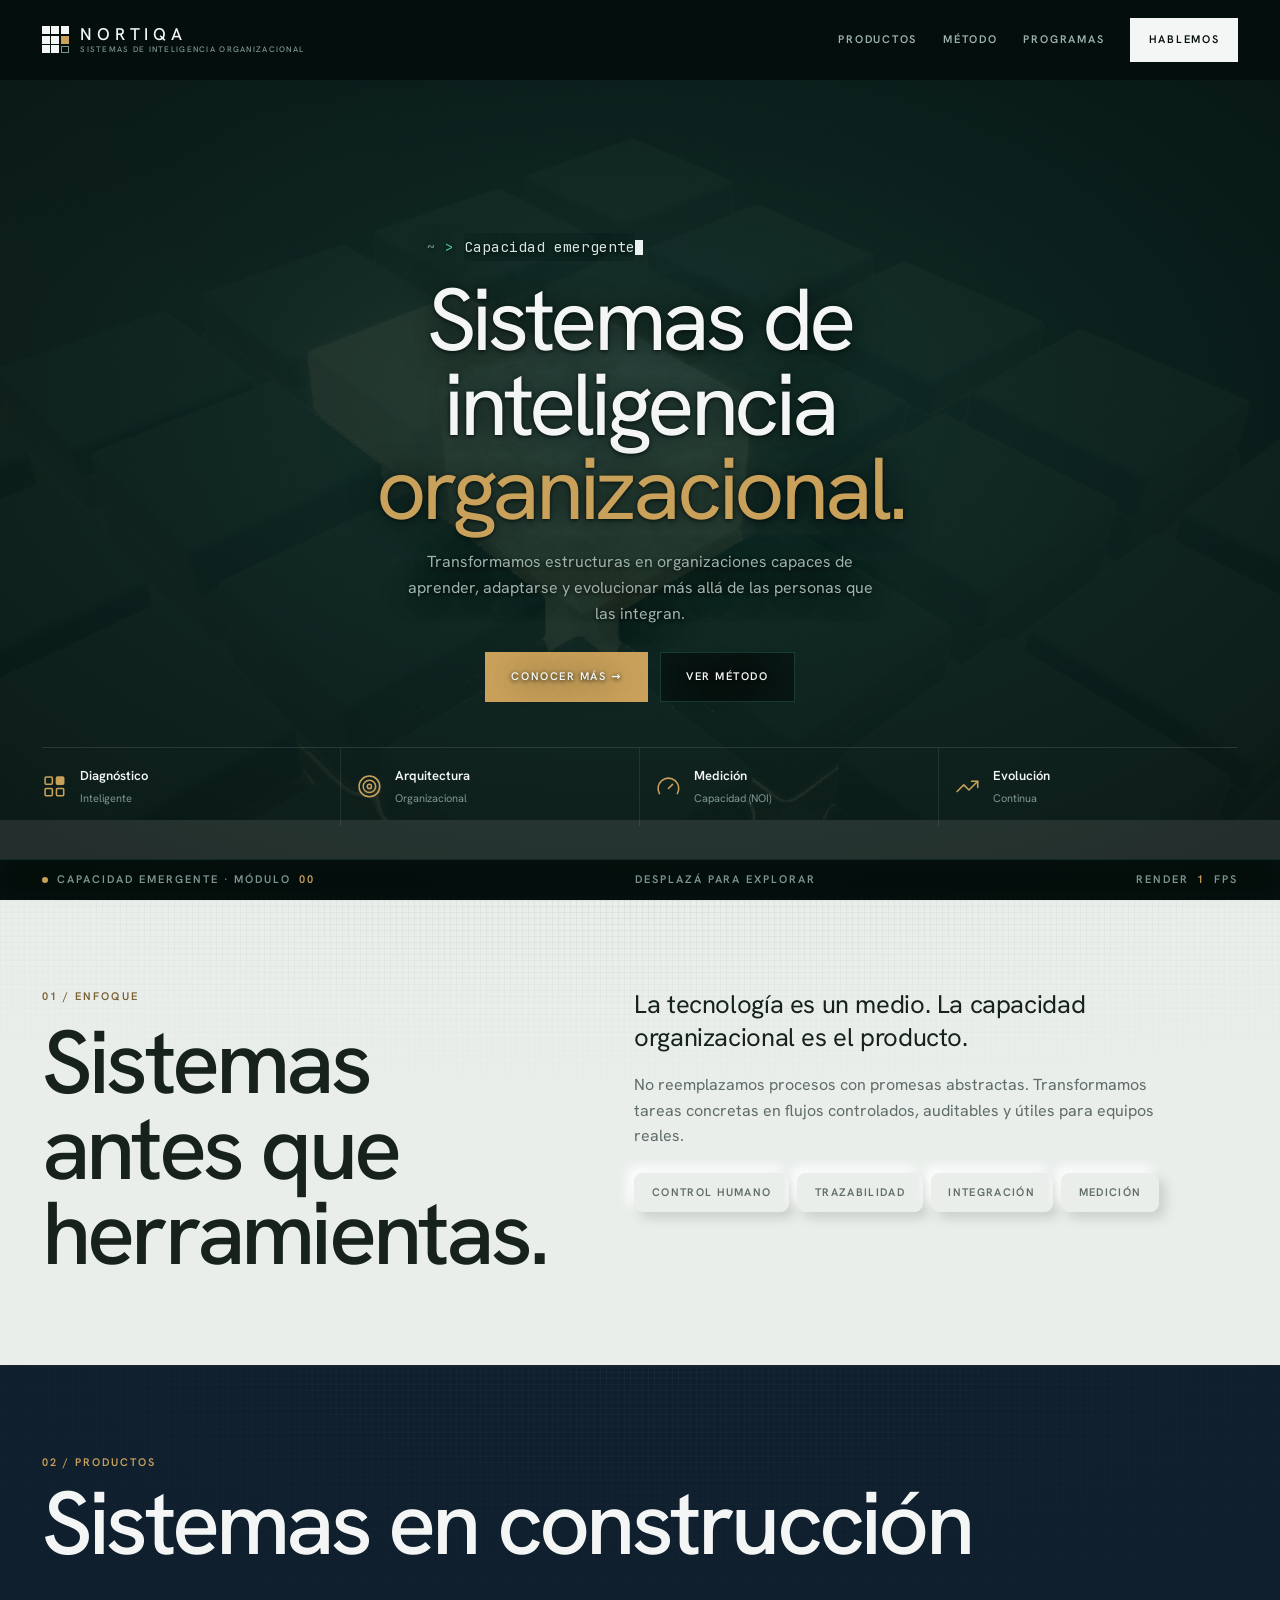
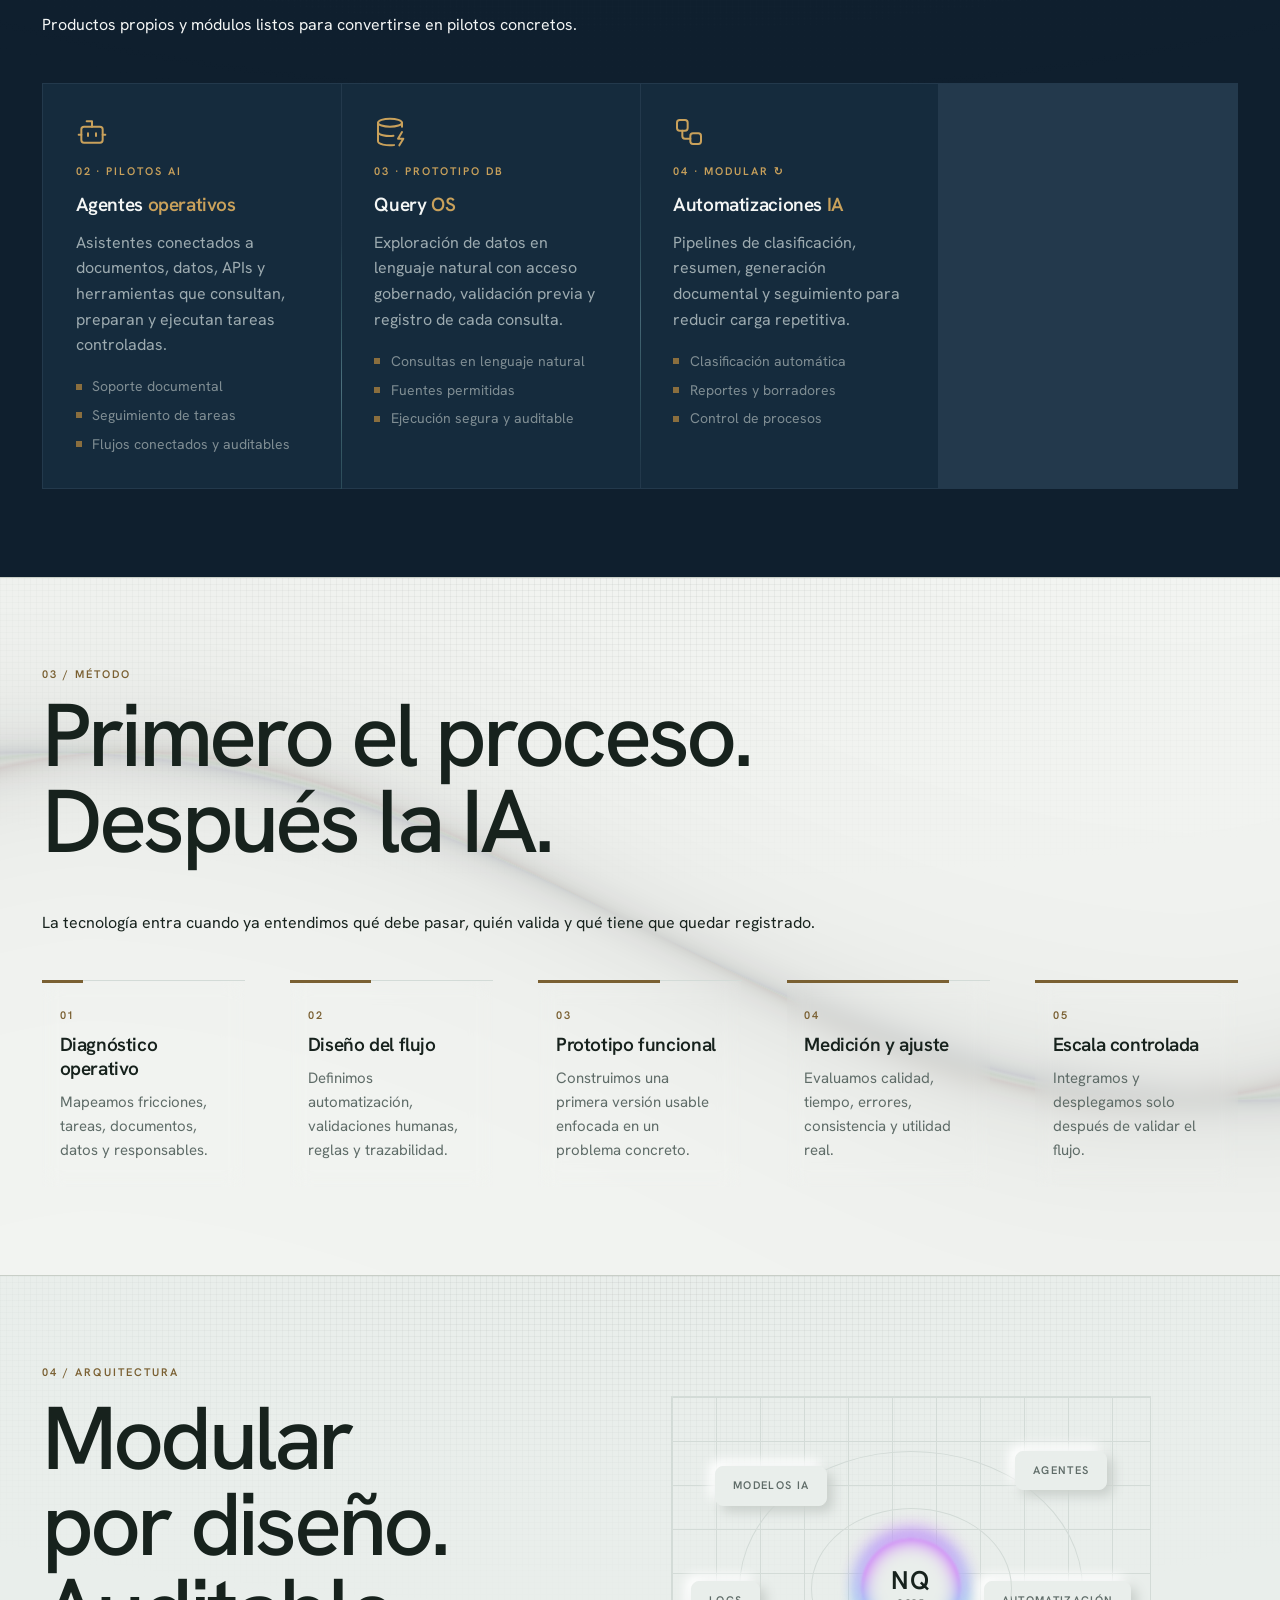
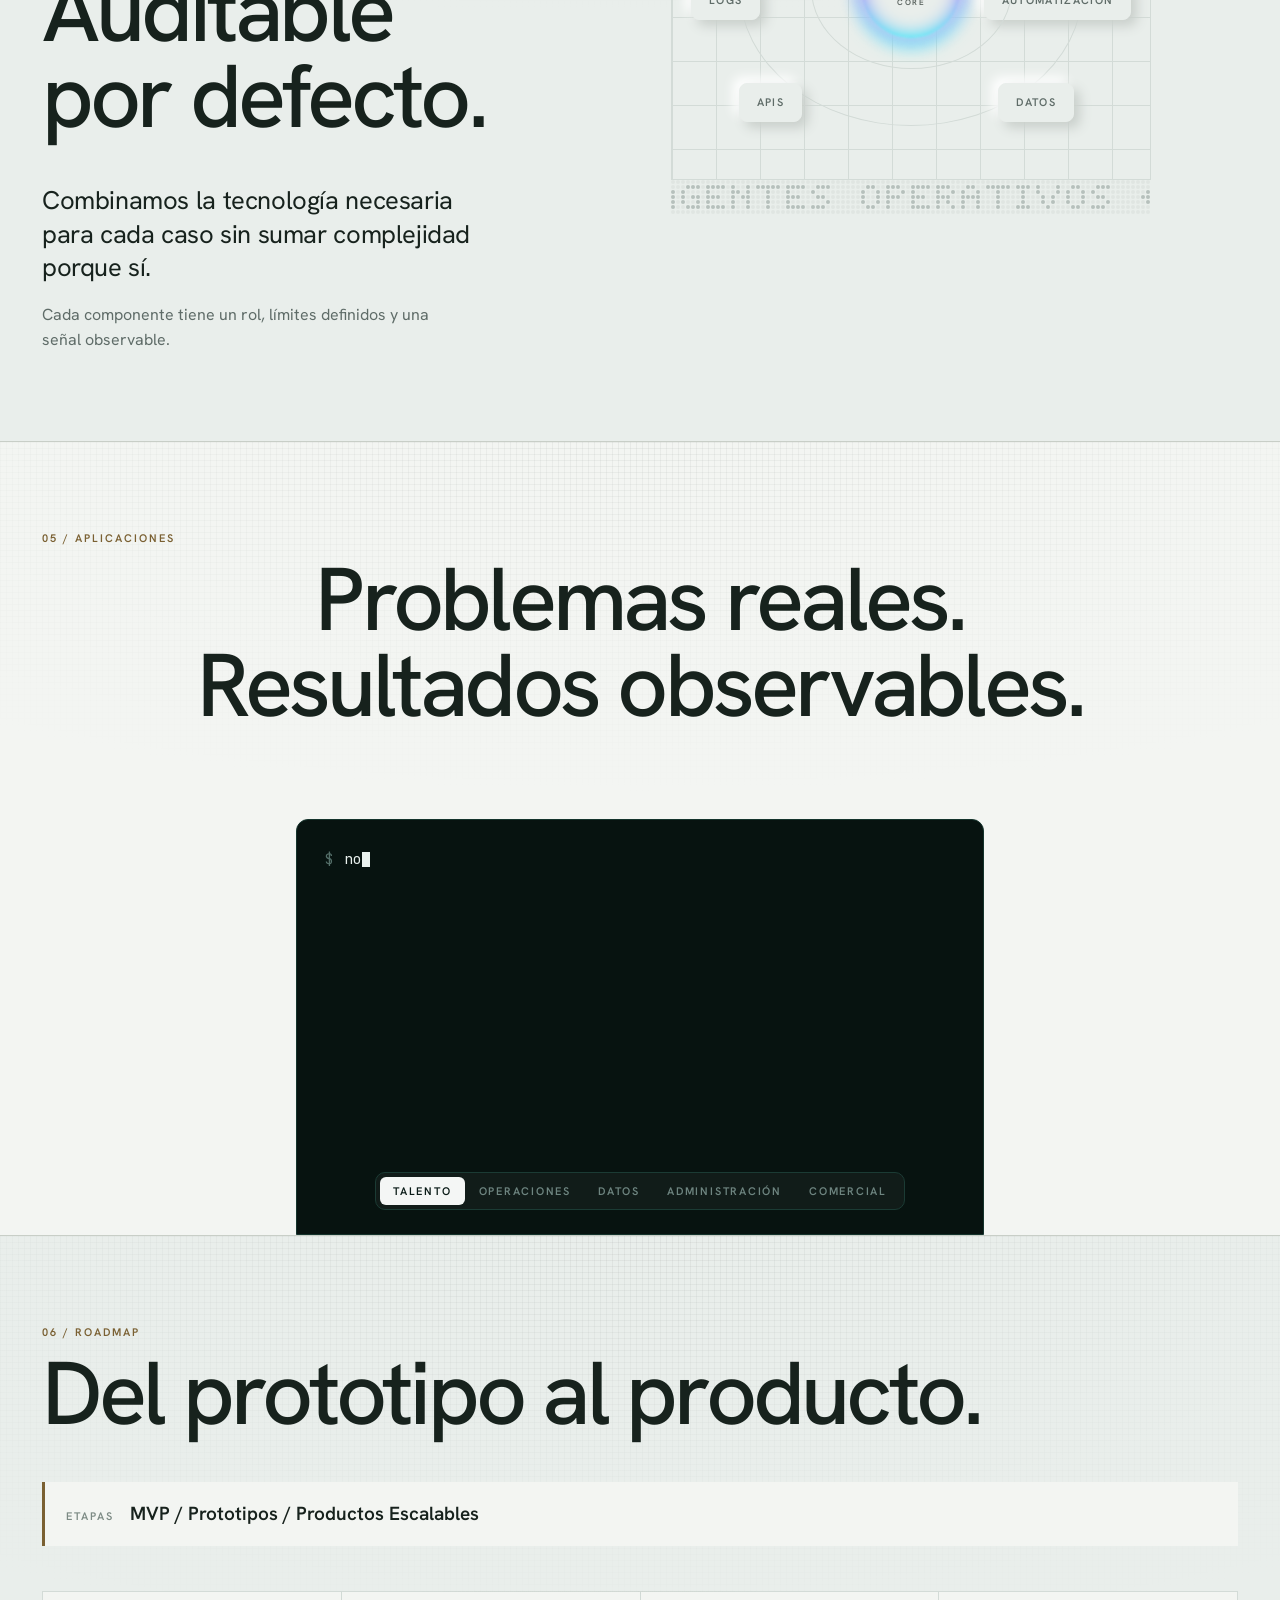
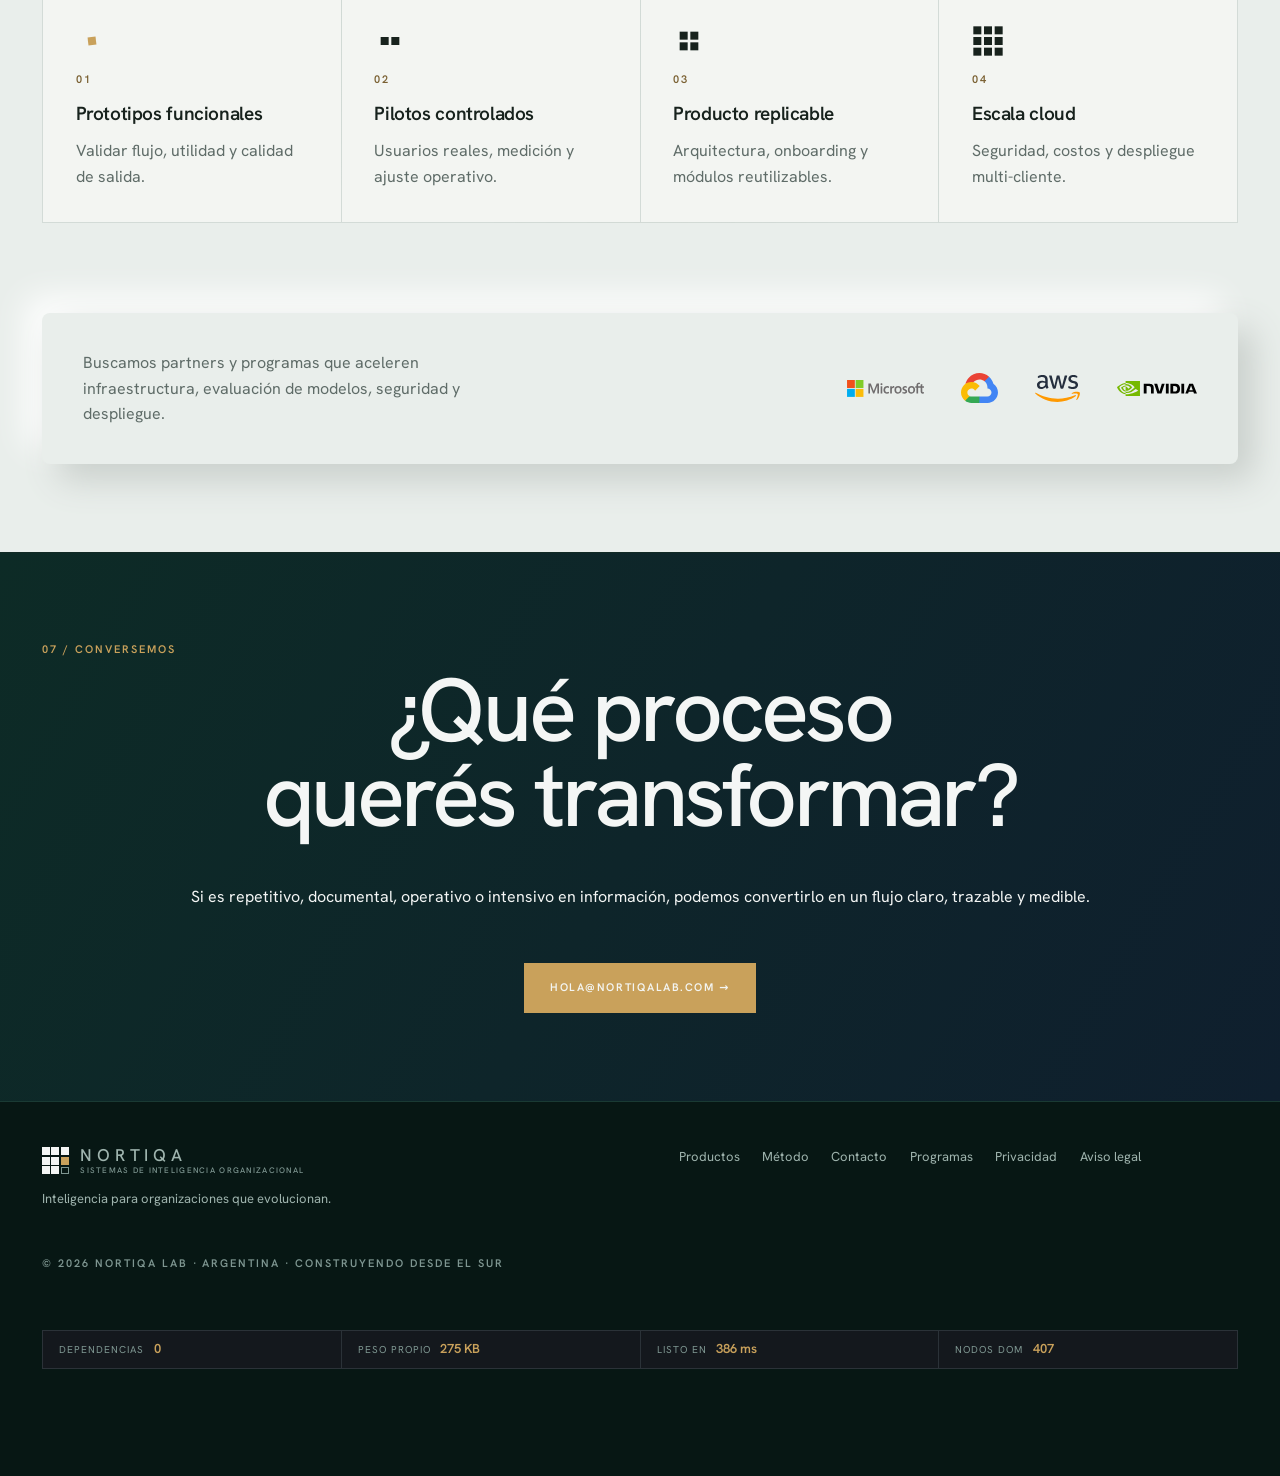
==== commit 705f9756: "Saca VAL-CV del sitio Trabajo hecho directamente sobre el clon de produccion y rescatado de ahi: est" ====
--- a/index.html
+++ b/index.html
@@ -121,17 +121,7 @@
         <p>Productos propios y módulos listos para convertirse en pilotos concretos.</p>
         <div class="riel">
           <div class="tarjetas tarjetas--fila">
-            <article class="tarjeta">
-              <svg class="icono icono--prod" viewBox="0 0 24 24" fill="none" stroke="currentColor" stroke-width="1.5" stroke-linecap="round" stroke-linejoin="round" aria-hidden="true"><path d="M6 22a2 2 0 0 1-2-2V4a2 2 0 0 1 2-2h8a2.4 2.4 0 0 1 1.704.706l3.588 3.588A2.4 2.4 0 0 1 20 8v12a2 2 0 0 1-2 2z" /> <path d="M14 2v5a1 1 0 0 0 1 1h5" /> <path d="M16 22a4 4 0 0 0-8 0" /> <circle cx="12" cy="15" r="3" /></svg>
-              <span class="hud">01 · MVP funcional</span>
-              <h3>VAL-CV <em>Intelligence</em></h3>
-              <p>Convierte CVs dispersos en perfiles master comparables, detecta brechas y genera entregables profesionales consistentes. El MVP ya se abre en nortiqalab.com/val-cv.</p>
-              <ul>
-                <li>Normalización inteligente</li>
-                <li>Diagnóstico de calidad</li>
-                <li>Detección de información faltante</li>
-              </ul>
-            </article>
+            
             <article class="tarjeta">
               <svg class="icono icono--prod" viewBox="0 0 24 24" fill="none" stroke="currentColor" stroke-width="1.5" stroke-linecap="round" stroke-linejoin="round" aria-hidden="true"><path d="M12 8V4H8" /> <rect width="16" height="12" x="4" y="8" rx="2" /> <path d="M2 14h2" /> <path d="M20 14h2" /> <path d="M15 13v2" /> <path d="M9 13v2" /></svg>
               <span class="hud">02 · Pilotos AI</span>
